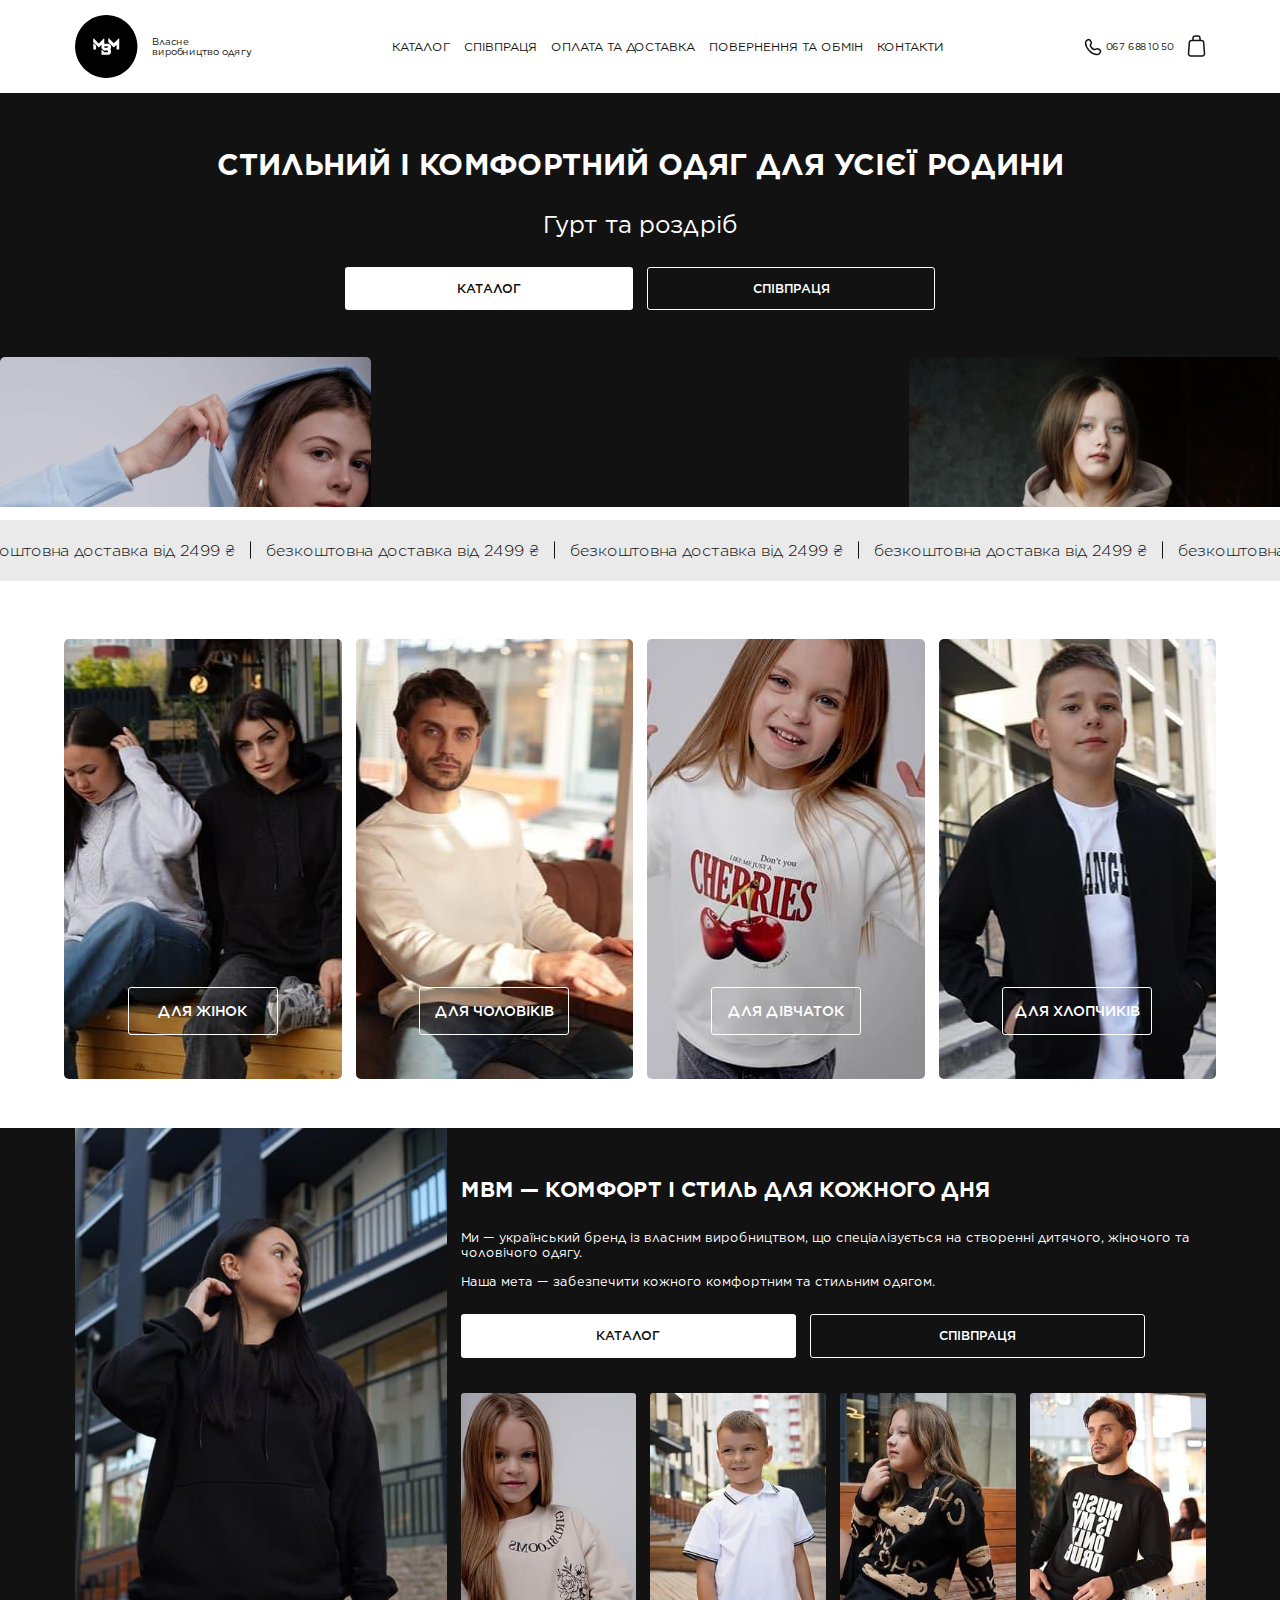
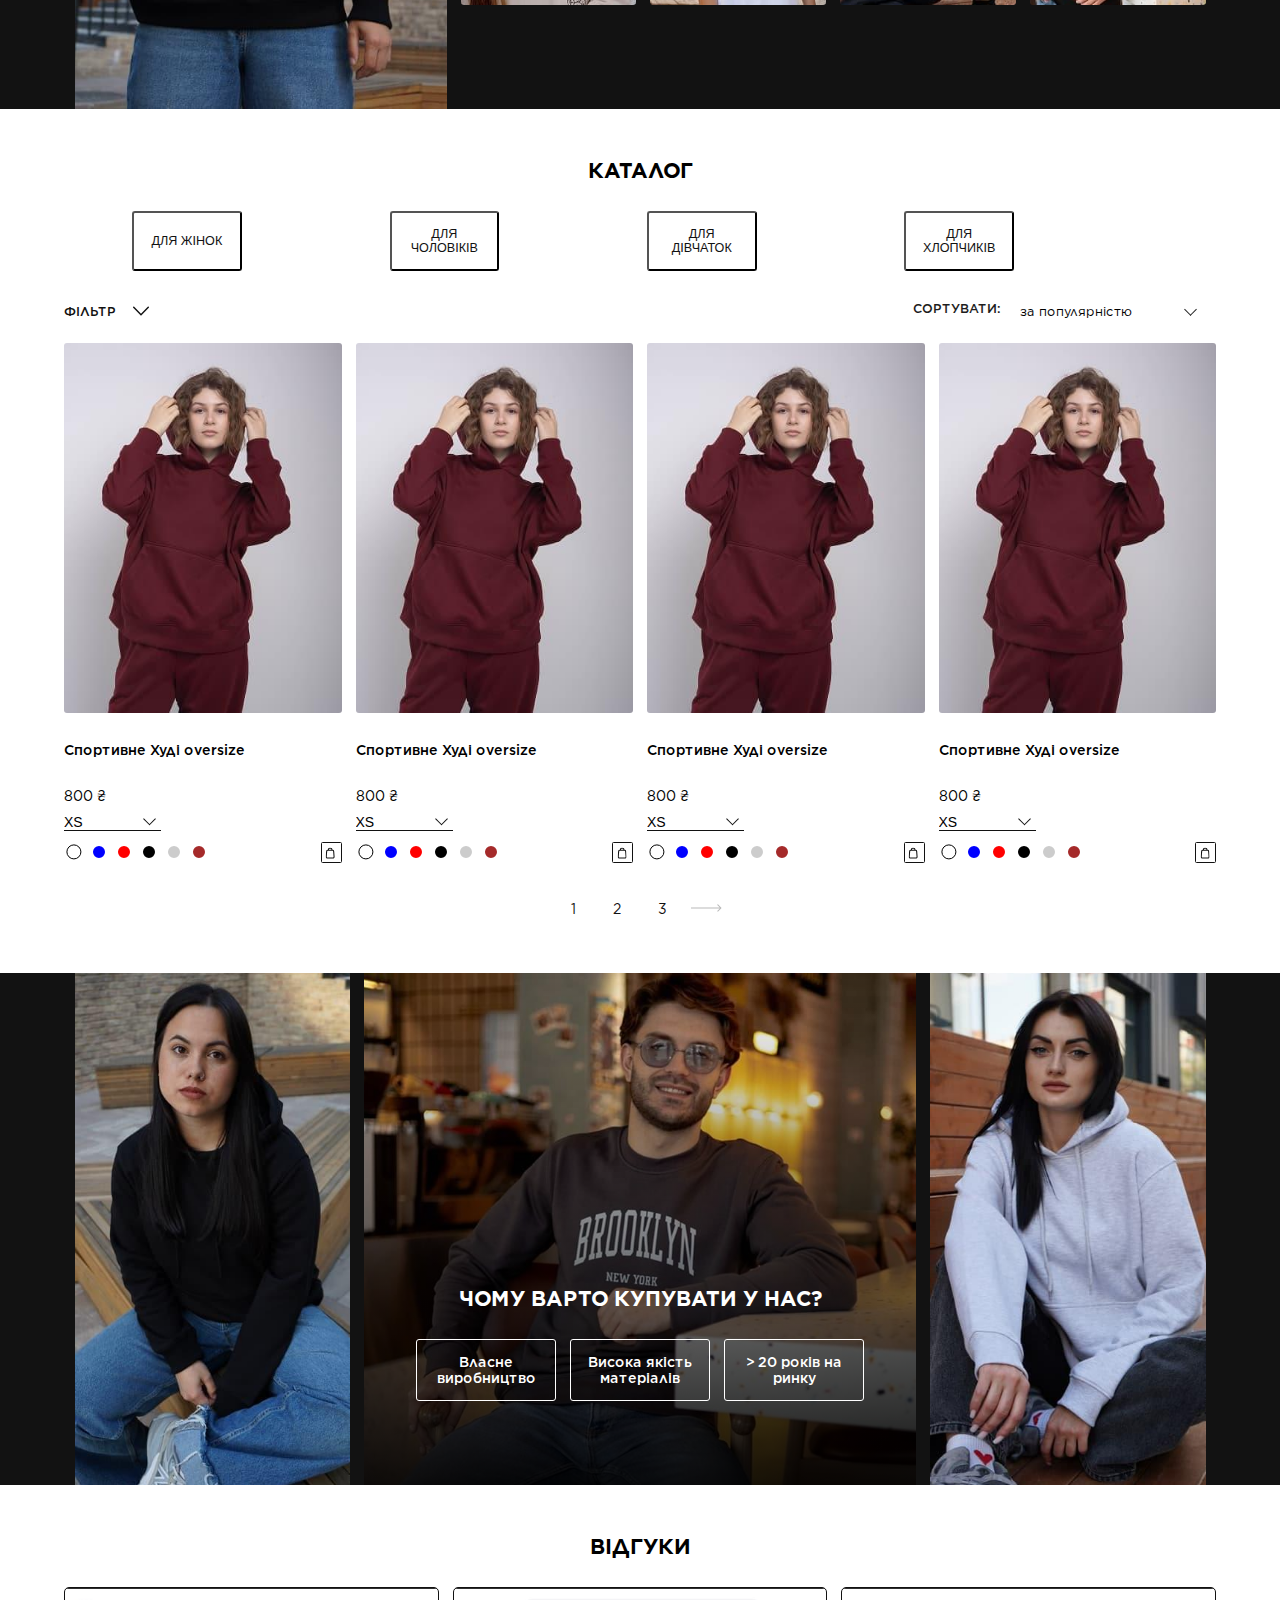
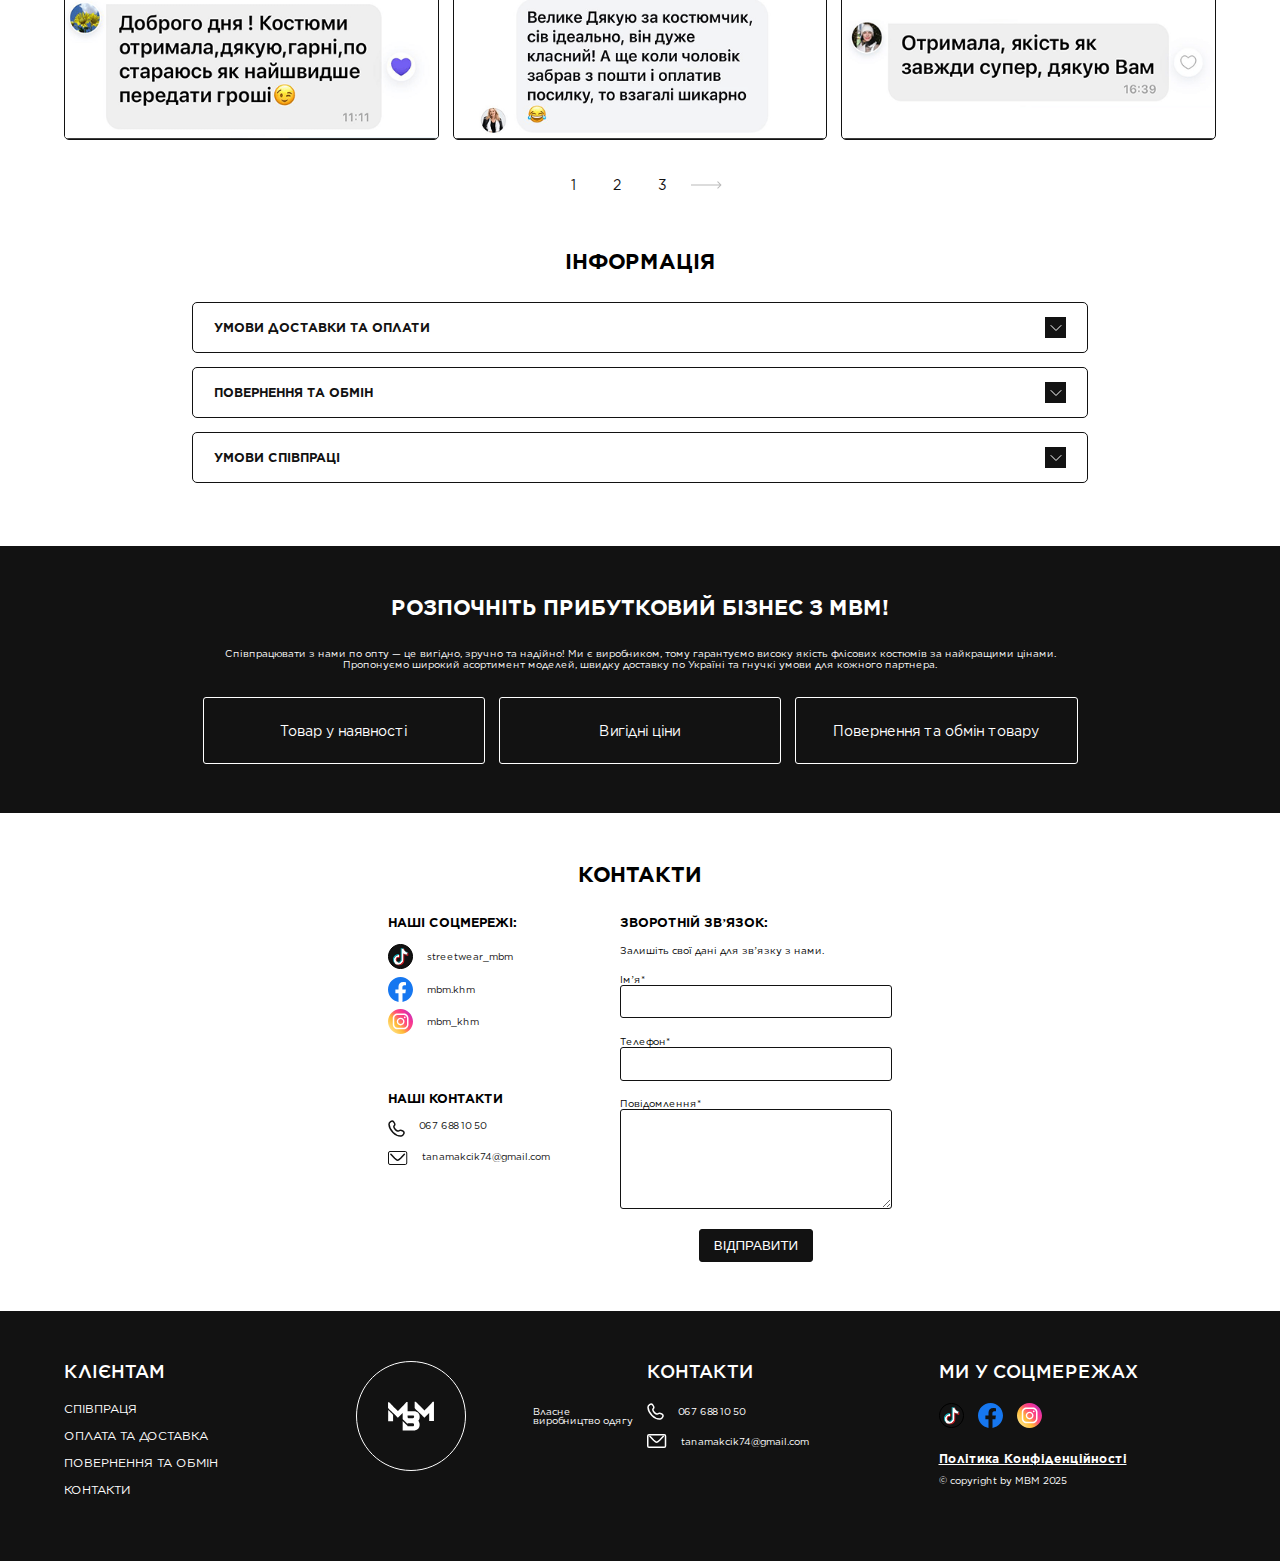
==== docs/index.html @ a412f3b8 "start create full site mbm" ====
<!DOCTYPE html><html lang="en"><head><meta charset="UTF-8"><meta name="viewport" content="width=device-width, user-scalable=yes, initial-scale=1.0, maximum-scale=2.0, minimum-scale=1.0"><link rel="stylesheet" href="css/styles.css"><link rel="apple-touch-icon" sizes="57x57" href="img/apple-icon-57x57.png"><link rel="apple-touch-icon" sizes="60x60" href="img/apple-icon-60x60.png"><link rel="apple-touch-icon" sizes="72x72" href="img/apple-icon-72x72.png"><link rel="apple-touch-icon" sizes="76x76" href="img/apple-icon-76x76.png"><link rel="apple-touch-icon" sizes="114x114" href="img/apple-icon-114x114.png"><link rel="apple-touch-icon" sizes="120x120" href="img/apple-icon-120x120.png"><link rel="apple-touch-icon" sizes="144x144" href="img/apple-icon-144x144.png"><link rel="apple-touch-icon" sizes="152x152" href="img/apple-icon-152x152.png"><link rel="apple-touch-icon" sizes="180x180" href="img/apple-icon-180x180.png"><link rel="icon" type="image/png" sizes="192x192" href="img/android-icon-192x192.png"><link rel="icon" type="image/png" sizes="32x32" href="img/favicon-32x32.png"><link rel="icon" type="image/png" sizes="96x96" href="img/favicon-96x96.png"><link rel="icon" type="image/png" sizes="16x16" href="img/favicon-16x16.png"><meta name="msapplication-TileColor" content="#ffffff"><meta name="msapplication-TileImage" content="/ms-icon-144x144.png"><meta name="theme-color" content="#ffffff"><title>МВМ — Стильний і комфортний одяг для усієї родини</title></head><body> <div class="dark-bgc"></div><div class="dark-bgc-succes"></div><div class="successPopup" id="successPopup"><div class="cancel_popup"><a href="#"><svg xmlns="http://www.w3.org/2000/svg" width="22" height="22" viewBox="0 0 22 22" fill="none">
<path d="M1 21L20.5816 1M21 21L1.41844 1" stroke="#121212" stroke-width="2" stroke-linecap="round"/>
</svg> </a></div><div> <a href="index.html"><img src="img/logo.svg" alt=""></a></div><h2>дякуємо за замовлення!</h2><p>Ваше замовлення прийняте, і ми працюємо над його обробкою.</p><div class="cta_conatiner black_cta_popup"><a class="cta catalog_cta" href="">на головну</a></div></div><div class="spivpracia_popup"> <a class="cancel_spivpracia" href="#"><svg xmlns="http://www.w3.org/2000/svg" width="16" height="16" viewBox="0 0 16 16" fill="none">
<path d="M1 15L14.7071 1M15 15L1.29291 1" stroke="#121212" stroke-width="1.5" stroke-linecap="round"/>
</svg></a><h2>Введіть свої дані і ми з Вами зв'яжемося! </h2><form action="sendcontact.php" method="post"> <div class="name"><label for="name"> </label><input id="name" type="text" name="userName" minlength="3" maxlength="30" placeholder="введіть ваше імʼя*" required="" oninput="this.value = this.value.replace(/[^a-zA-Zа-яА-ЯїЇєЄіІґҐs]/g, '')"></div><div class="phone"><label for="phone"> </label><input class="phoneInput inputMask" type="tel" name="userPhone" placeholder="введіть ваш телефон*" required="" maxlength="13"><span class="error-tel"></span></div><input type="hidden" id="orderWebsiteURL2" name="orderWebsiteURL"><div class="wrapper tac_form_btn"><button class="submit-btn" type="submit">Відправити</button></div></form></div><header> <div class="wrapper flex-between items-center header"><div class="logo"> <a class="flex-between items-center" href="index.html"><picture> <img src="img/logo.svg" alt=""></picture><span>Власне<span>виробництво одягу</span></span></a></div><nav class="nav"> <ul class="menu items-center"><li class="cancel_li"><a class="cancel" href="#"><svg xmlns="http://www.w3.org/2000/svg" width="16" height="16" viewBox="0 0 16 16" fill="none">
<path d="M1 15L14.7071 1M15 15L1.29291 1" stroke="#121212" stroke-width="1.5" stroke-linecap="round"/>
</svg></a></li><li> <a href="#catalog">каталог</a></li><li> <a href="#spivpracia_container" data-target="spivpracia">співпраця</a></li><li> <a href="#delivery_container" data-target="delivery">оплата та доставка</a></li><li> <a href="#obmin_container" data-target="obmin">повернення та обмін</a></li><li> <a href="#contacts">контакти</a></li><li class="mobile_contacts"> <a class="items-center" href="tel:+3800676881050"><svg xmlns="http://www.w3.org/2000/svg" width="18" height="18" viewBox="0 0 18 18" fill="none">
<path d="M12 11.1012C10.0042 13.2018 4.91318 8.15653 6.91662 6.04795C8.13985 4.76052 6.75803 3.28923 5.99317 2.20778C4.5577 0.178146 1.40643 2.98034 1.50213 4.76287C1.80394 10.384 7.88462 17.0455 13.7729 16.4645C15.615 16.2827 17.7315 12.956 15.6186 11.7402C14.5621 11.1322 13.1118 9.93099 12 11.1012Z" stroke="" stroke-width="1.5" stroke-linecap="round" stroke-linejoin="round"/>
</svg>067 688 10 50</a></li></ul></nav><div class="header_contacts flex-between items-center"><div class="burger"> <span class="bord b1"></span><span class="bord b2"></span><span class="bord b3"></span></div><a class="flex-between items-center desctop_contacts" href="tel:+3800676881050"><svg xmlns="http://www.w3.org/2000/svg" width="18" height="18" viewBox="0 0 18 18" fill="none">
<path d="M12 11.1012C10.0042 13.2018 4.91318 8.15653 6.91662 6.04795C8.13985 4.76052 6.75803 3.28923 5.99317 2.20778C4.5577 0.178146 1.40643 2.98034 1.50213 4.76287C1.80394 10.384 7.88462 17.0455 13.7729 16.4645C15.615 16.2827 17.7315 12.956 15.6186 11.7402C14.5621 11.1322 13.1118 9.93099 12 11.1012Z" stroke="" stroke-width="1.5" stroke-linecap="round" stroke-linejoin="round"/>
</svg>067 688 10 50</a><a class="cart" href="#"> <svg xmlns="http://www.w3.org/2000/svg" width="19" height="22" viewBox="0 0 19 22" fill="none">
<path d="M5.99745 5.44444H4.66909C3.44405 5.44444 2.42728 6.34544 2.33999 7.50834L1.50605 18.6195C1.40951 19.9058 2.48004 21 3.83515 21H15.1648C16.52 21 17.5905 19.9058 17.4939 18.6195L16.66 7.50834C16.5727 6.34544 15.556 5.44444 14.3309 5.44444H13.0025M5.99745 5.44444V3.22222C5.99745 1.99492 7.04288 1 8.33248 1H10.6675C11.9571 1 13.0025 1.99492 13.0025 3.22222V5.44444M5.99745 5.44444H13.0025" stroke="" stroke-width="1.5" stroke-linecap="round" stroke-linejoin="round"/>
</svg> </a></div></div></header><main> <section class="black_bg main_section"><div class="flex main_container"><h1>Стильний і комфортний одяг для усієї родини</h1><p>Гурт та роздріб</p><div class="flex cta_main"><a class="cta catalog_cta" href="#catalog">каталог</a><a class="cta black_cta spivpracia_btn" href="#">співпраця</a></div></div><div class="grid grid_main_container"> <div class="slider-images-1"><img src="img/main-bg1.jpg" alt=""><img src="img/main-bg1-2.jpg" alt=""><img src="img/main-bg1-3.jpg" alt=""><img src="img/main-bg1-4.jpg" alt=""><img src="img/main-bg1-5.jpg" alt=""></div><video autoplay loop muted playsinline><source src="video/video_mbm.mp4" type="video/mp4"></video><video autoplay loop muted playsinline><source src="video/video_mbm2.mp4" type="video/mp4"></video><div class="slider-images-2"><img src="img/main-bg2-1.jpg" alt=""><img src="img/main-bg2-2.jpg" alt=""><img src="img/main-bg2-3.jpg" alt=""><img src="img/main-bg2.jpg" alt=""></div></div></section><div class="move-text"> <div class="content-slider pos-r flex"><h3 class="pos-r">безкоштовна доставка від 2499 ₴</h3><h3 class="pos-r">безкоштовна доставка від 2499 ₴</h3><h3 class="pos-r">безкоштовна доставка від 2499 ₴</h3><h3 class="pos-r">безкоштовна доставка від 2499 ₴</h3><h3 class="pos-r">безкоштовна доставка від 2499 ₴</h3><h3 class="pos-r">безкоштовна доставка від 2499 ₴</h3><h3 class="pos-r">безкоштовна доставка від 2499 ₴</h3><h3 class="pos-r">безкоштовна доставка від 2499 ₴</h3></div></div><section class="wrapper container"><div class="grid col-4"><div class="category_block woman"><a class="cta black_cta" href="#">для жінок</a></div><div class="category_block man"><a class="cta black_cta" href="#">для чоловіків</a></div><div class="category_block girl"><a class="cta black_cta" href="#">для дівчаток</a></div><div class="category_block boy"><a class="cta black_cta" href="#">для хлопчиків</a></div></div></section><section class="black_bg"><div class="wrapper grid col-2"><div class="about-img"> <picture> <img src="img/sec-3-bg.jpg" alt="" loading="lazy"></picture></div><div class="about_container container"><h2>МВМ — комфорт і стиль для кожного дня</h2><p>Ми — український бренд із власним виробництвом, що спеціалізується на створенні дитячого, жіночого та чоловічого одягу. </p><p>Наша мета — забезпечити кожного комфортним та стильним одягом.</p><div class="flex"><a class="cta catalog_cta" href="#catalog">каталог</a><a class="cta black_cta spivpracia_btn" href="#">співпраця</a></div><div class="grid col-4 about-pic"><picture> <img src="img/sec-3-1.jpg" alt="" loading="lazy"></picture><picture> <img src="img/sec-3-2.jpg" alt="" loading="lazy"></picture><picture> <img src="img/sec-3-3.jpg" alt="" loading="lazy"></picture><picture> <img src="img/sec-3-4.jpg" alt="" loading="lazy"></picture></div></div></div></section><section class="catalog wrapper container" id="catalog"><h2>каталог</h2><div class="grid wrapper category_btn"><button class="cta catalog_cta items-center" href="#">для жінок</button><button class="cta catalog_cta items-center" href="#">для чоловіків</button><button class="cta catalog_cta items-center" href="#">для дівчаток</button><button class="cta catalog_cta items-center" href="#">для хлопчиків</button></div><div class="filter flex-between"><div class="filter_container"> <div class="info-item"><a class="readmore flex items-center" href="#"><span>фільтр</span><span class="svg_btn"> <svg xmlns="http://www.w3.org/2000/svg" width="25rem" height="15rem" viewBox="0 0 12 7" fill="none">
<path d="M1 1L6 6L11 1" stroke="#121212" stroke-linecap="round"/>
</svg></span></a><div class="description-more"><form action="#"><div class="flex-between"> <div class="category_filter"> <p>Категорія</p><label class="flex items-center"><input type="checkbox" name="category" value="">Костюми</label><label class="flex items-center"> <input type="checkbox" name="category" value="">Штани</label><label class="flex items-center"> <input type="checkbox" name="category" value="">Худі</label><label class="flex items-center"> <input type="checkbox" name="category" value="">Світшоти</label><label class="flex items-center"> <input type="checkbox" name="category" value="">Футболки</label></div><div class="color_filter"> <p>Колір</p><label class="flex items-center"><input type="checkbox" name="color" value="">Чорний</label><label class="flex items-center"> <input type="checkbox" name="color" value="">Бежевий</label><label class="flex items-center"> <input type="checkbox" name="color" value="">Марсала</label><label class="flex items-center"> <input type="checkbox" name="color" value="">Білий</label><label class="flex items-center"> <input type="checkbox" name="color" value="">Блакитний</label></div><div class="size_filter"><p>Розмір</p><label class="flex items-center"><input type="checkbox" name="size" value="">XS</label><label class="flex items-center"> <input type="checkbox" name="size" value="">S</label><label class="flex items-center"> <input type="checkbox" name="size" value="">M</label><label class="flex items-center"> <input type="checkbox" name="size" value="">L</label><label class="flex items-center"> <input type="checkbox" name="size" value="">XL</label><label class="flex items-center"> <input type="checkbox" name="size" value="">XXL</label></div></div></form></div></div></div><div class="sort-select flex"><p>сортувати:</p><label class="arrow-select"><div class="select"><input class="select__input" type="hidden"><div class="select__in">за популярністю</div><div class="select__list"><div class="select__item" data-value="2">ціна за спаданням</div><div class="select__item" data-value="3">ціна за зростанням</div><div class="select__item" data-value="5">за популярністю</div></div></div></label></div></div><div class="grid col-4 catalog_container"><figure class="card"> <figcaption><a class="mask-card" href="product.html"></a><picture> <img src="img/card2.jpg" alt="" loading="lazy"></picture><h2>Спортивне Худі oversize </h2><p class="price">800 ₴</p><form action="#"> <div class="size"> <label><select name="size"> <option value="">XS</option><option value="">S</option><option value="">M</option><option value="">L</option></select></label></div><div class="flex-between items-center"><div class="color flex items-center"><label><input type="radio" name="color" value="#fff"><span></span></label><label><input type="radio" name="color" value="blue"><span></span></label><label><input type="radio" name="color" value="red"><span></span></label><label><input type="radio" name="color" value="#000"><span></span></label><label><input type="radio" name="color" value="#ccc"><span></span></label><label><input type="radio" name="color" value="brown"><span></span></label></div><button class="flex"> <span>в кошик</span><svg xmlns="http://www.w3.org/2000/svg" width="13rem" height="16rem" viewBox="0 0 13 16" fill="none">
<path d="M4.14821 4.11111H3.21837C2.36083 4.11111 1.64909 4.74181 1.588 5.55584L1.00424 13.3336C0.936654 14.2341 1.68602 15 2.63461 15H10.5654C11.514 15 12.2633 14.2341 12.1958 13.3336L11.612 5.55584C11.5509 4.74181 10.8392 4.11111 9.98163 4.11111H9.05178M4.14821 4.11111V2.55556C4.14821 1.69645 4.88002 1 5.78274 1H7.41726C8.31998 1 9.05178 1.69645 9.05178 2.55556V4.11111M4.14821 4.11111H9.05178" stroke="" stroke-width="1.5" stroke-linecap="round" stroke-linejoin="round"/>
</svg></button></div></form></figcaption></figure><figure class="card"> <figcaption><a class="mask-card" href="product.html"></a><picture> <img src="img/card2.jpg" alt="" loading="lazy"></picture><h2>Спортивне Худі oversize </h2><p class="price">800 ₴</p><form action="#"> <div class="size"> <label><select name="size"> <option value="">XS</option><option value="">S</option><option value="">M</option><option value="">L</option></select></label></div><div class="flex-between items-center"><div class="color flex items-center"><label><input type="radio" name="color" value="#fff"><span></span></label><label><input type="radio" name="color" value="blue"><span></span></label><label><input type="radio" name="color" value="red"><span></span></label><label><input type="radio" name="color" value="#000"><span></span></label><label><input type="radio" name="color" value="#ccc"><span></span></label><label><input type="radio" name="color" value="brown"><span></span></label></div><button class="flex"> <span>в кошик</span><svg xmlns="http://www.w3.org/2000/svg" width="13rem" height="16rem" viewBox="0 0 13 16" fill="none">
<path d="M4.14821 4.11111H3.21837C2.36083 4.11111 1.64909 4.74181 1.588 5.55584L1.00424 13.3336C0.936654 14.2341 1.68602 15 2.63461 15H10.5654C11.514 15 12.2633 14.2341 12.1958 13.3336L11.612 5.55584C11.5509 4.74181 10.8392 4.11111 9.98163 4.11111H9.05178M4.14821 4.11111V2.55556C4.14821 1.69645 4.88002 1 5.78274 1H7.41726C8.31998 1 9.05178 1.69645 9.05178 2.55556V4.11111M4.14821 4.11111H9.05178" stroke="" stroke-width="1.5" stroke-linecap="round" stroke-linejoin="round"/>
</svg></button></div></form></figcaption></figure><figure class="card"> <figcaption><a class="mask-card" href="product.html"></a><picture> <img src="img/card2.jpg" alt="" loading="lazy"></picture><h2>Спортивне Худі oversize </h2><p class="price">800 ₴</p><form action="#"> <div class="size"> <label><select name="size"> <option value="">XS</option><option value="">S</option><option value="">M</option><option value="">L</option></select></label></div><div class="flex-between items-center"><div class="color flex items-center"><label><input type="radio" name="color" value="#fff"><span></span></label><label><input type="radio" name="color" value="blue"><span></span></label><label><input type="radio" name="color" value="red"><span></span></label><label><input type="radio" name="color" value="#000"><span></span></label><label><input type="radio" name="color" value="#ccc"><span></span></label><label><input type="radio" name="color" value="brown"><span></span></label></div><button class="flex"> <span>в кошик</span><svg xmlns="http://www.w3.org/2000/svg" width="13rem" height="16rem" viewBox="0 0 13 16" fill="none">
<path d="M4.14821 4.11111H3.21837C2.36083 4.11111 1.64909 4.74181 1.588 5.55584L1.00424 13.3336C0.936654 14.2341 1.68602 15 2.63461 15H10.5654C11.514 15 12.2633 14.2341 12.1958 13.3336L11.612 5.55584C11.5509 4.74181 10.8392 4.11111 9.98163 4.11111H9.05178M4.14821 4.11111V2.55556C4.14821 1.69645 4.88002 1 5.78274 1H7.41726C8.31998 1 9.05178 1.69645 9.05178 2.55556V4.11111M4.14821 4.11111H9.05178" stroke="" stroke-width="1.5" stroke-linecap="round" stroke-linejoin="round"/>
</svg></button></div></form></figcaption></figure><figure class="card"> <figcaption><a class="mask-card" href="product.html"></a><picture> <img src="img/card2.jpg" alt="" loading="lazy"></picture><h2>Спортивне Худі oversize </h2><p class="price">800 ₴</p><form action="#"> <div class="size"> <label><select name="size"> <option value="">XS</option><option value="">S</option><option value="">M</option><option value="">L</option></select></label></div><div class="flex-between items-center"><div class="color flex items-center"><label><input type="radio" name="color" value="#fff"><span></span></label><label><input type="radio" name="color" value="blue"><span></span></label><label><input type="radio" name="color" value="red"><span></span></label><label><input type="radio" name="color" value="#000"><span></span></label><label><input type="radio" name="color" value="#ccc"><span></span></label><label><input type="radio" name="color" value="brown"><span></span></label></div><button class="flex"> <span>в кошик</span><svg xmlns="http://www.w3.org/2000/svg" width="13rem" height="16rem" viewBox="0 0 13 16" fill="none">
<path d="M4.14821 4.11111H3.21837C2.36083 4.11111 1.64909 4.74181 1.588 5.55584L1.00424 13.3336C0.936654 14.2341 1.68602 15 2.63461 15H10.5654C11.514 15 12.2633 14.2341 12.1958 13.3336L11.612 5.55584C11.5509 4.74181 10.8392 4.11111 9.98163 4.11111H9.05178M4.14821 4.11111V2.55556C4.14821 1.69645 4.88002 1 5.78274 1H7.41726C8.31998 1 9.05178 1.69645 9.05178 2.55556V4.11111M4.14821 4.11111H9.05178" stroke="" stroke-width="1.5" stroke-linecap="round" stroke-linejoin="round"/>
</svg></button></div></form></figcaption></figure></div><div class="pagination flex items-center"><a class="pag-cta flex items-center" href="#">1</a><a class="pag-cta flex items-center" href="#">2</a><a class="pag-cta flex items-center" href="#">3</a><a class="arrow" href="#"> <svg xmlns="http://www.w3.org/2000/svg" width="31" height="8" viewBox="0 0 31 8" fill="none">
<path d="M30.3536 4.35355C30.5488 4.15829 30.5488 3.84171 30.3536 3.64644L27.1716 0.464464C26.9763 0.269202 26.6597 0.269202 26.4645 0.464464C26.2692 0.659726 26.2692 0.976308 26.4645 1.17157L29.2929 4L26.4645 6.82842C26.2692 7.02369 26.2692 7.34027 26.4645 7.53553C26.6597 7.73079 26.9763 7.73079 27.1716 7.53553L30.3536 4.35355ZM4.37114e-08 4.5L30 4.5L30 3.5L-4.37114e-08 3.5L4.37114e-08 4.5Z" fill="#B9B9B9"/>
</svg></a></div></section><section class="advantages_container black_bg"> <div class="wrapper grid col_3_adv"><div class="bg1"> </div><div class="bg2 flex items-center"><div class="dark-mask"></div><h2>Чому варто купувати у нас?</h2><div class="flex items-center"><p class="transparent_cta">Власне виробництво</p><p class="transparent_cta">Висока якість матеріалів</p><p class="transparent_cta">> 20 років на ринку</p></div></div><div class="bg3"></div></div></section><section class="wrapper reviews_container container"><h2>відгуки</h2><div class="grid col-3"><div class="review"> <picture> <img src="img/rev1.png" alt="" loading="lazy"></picture></div><div class="review"> <picture> <img src="img/rev2.png" alt="" loading="lazy"></picture></div><div class="review"> <picture> <img src="img/rev3.png" alt="" loading="lazy"></picture></div></div><div class="pagination flex items-center"><a class="pag-cta flex items-center" href="#">1</a><a class="pag-cta flex items-center" href="#">2</a><a class="pag-cta flex items-center" href="#">3</a><a class="arrow" href="#"> <svg xmlns="http://www.w3.org/2000/svg" width="31" height="8" viewBox="0 0 31 8" fill="none">
<path d="M30.3536 4.35355C30.5488 4.15829 30.5488 3.84171 30.3536 3.64644L27.1716 0.464464C26.9763 0.269202 26.6597 0.269202 26.4645 0.464464C26.2692 0.659726 26.2692 0.976308 26.4645 1.17157L29.2929 4L26.4645 6.82842C26.2692 7.02369 26.2692 7.34027 26.4645 7.53553C26.6597 7.73079 26.9763 7.73079 27.1716 7.53553L30.3536 4.35355ZM4.37114e-08 4.5L30 4.5L30 3.5L-4.37114e-08 3.5L4.37114e-08 4.5Z" fill="#B9B9B9"/>
</svg></a></div></section><section class="info_container wrapper container"><h2>інформація</h2><div class="description-info"> <div class="info-item" id="delivery_container"><a class="readmore flex-between items-center" href="#"><span>умови доставки та оплати </span><span class="svg_btn"> <svg xmlns="http://www.w3.org/2000/svg" width="12" height="7" viewBox="0 0 12 7" fill="none">
<path d="M1 1L6 6L11 1" stroke="white" stroke-linecap="round"/>
</svg></span></a><div class="description-more" id="delivery"><div><p class="head_info">Інтернет-магазин «MBM» здійснює доставку товарів по всій території України.</p><ul class="mark"><li>Термін доставки 1-3 днів з моменту підтвердження замовлення;</li><li>Працюємо з «Новою поштою» та «Укрпоштою».</li></ul></div><div class="post-icon"><picture> <img src="img/np.png" alt=""></picture></div><div><p class="head_info">Безкоштовно при вартості замовлення від 2499 ₴. Умови безкоштовної доставки по Україні:</p><ul class="mark"><li>100% передоплата;</li><li>Замовлення на суму від 2499 ₴;</li><li>Доставка здійснюється з відділення пошти у відділення пошти;</li><li>Доставка в одному напрямку.</li></ul><p>У разі обміну товару належної якості, доставка-повернення здійснюється за рахунок покупця.</p></div><div class="post-icon"><div> <picture> <img src="img/up.png" alt=""></picture></div></div><div><p class="head_info">Безкоштовно при вартості замовлення від 2499 ₴. Умови безкоштовної доставки по Україні:</p><ul class="mark"><li>100% передоплата;</li><li>Замовлення на суму від 2499 ₴;</li><li>Доставка здійснюється з відділення пошти у відділення пошти;</li><li>Доставка в одному напрямку.</li></ul><p>У разі обміну товару належної якості, доставка-повернення здійснюється за рахунок покупця.</p></div><div><p class="head_info">Міжнародна доставка.</p><ul class="mark"><li>Ми доставляємо замовлення по всьому світу.</li><li>Відправку здійснюємо Новою Поштою.</li><li>Термін доставки – 14-21 день, проте, у зв’язку з військовим станом в Україні, час доставки може відрізнятися.</li></ul></div><p class="head_info">Вартість доставки визначається за тарифами компанії-відправника.</p></div></div><div class="info-item" id="obmin_container"><a class="readmore flex-between items-center" href="#"> <span>Повернення та обмін</span><span class="svg_btn"> <svg xmlns="http://www.w3.org/2000/svg" width="12" height="7" viewBox="0 0 12 7" fill="none">
<path d="M1 1L6 6L11 1" stroke="white" stroke-linecap="round"/>
</svg></span></a><div class="description-more" id="obmin"><div><p class="head_info">Повернення здійснюється через служби доставки «Нова Пошта» протягом 2 днів після покупки.</p><p>Після отримання товару наші менеджери оглядають його на предмет носіння або інших пошкоджень і повертають зворотні кошти на картку.</p></div><div><p class="head_info">Товар повинен мати продажний вигляд: </p><ul class="mark"><li>Максимально охайний.</li><li>Не мати слідів носіння та інших ушкоджень.</li><li>Обов’язкова наявність усіх бірок.</li></ul></div><div><p class="head_info">Обмін можна здійснити протягом 2 днів. </p></div></div></div><div class="info-item" id="spivpracia_container"><a class="readmore flex-between items-center" href="#"> <span>Умови співпраці</span><span class="svg_btn"> <svg xmlns="http://www.w3.org/2000/svg" width="12" height="7" viewBox="0 0 12 7" fill="none">
<path d="M1 1L6 6L11 1" stroke="white" stroke-linecap="round"/>
</svg></span></a><div class="description-more" id="spivpracia"><div><p class="head_info">Почати співпрацювати з нами - легко! </p><p>Ми пропонуємо якісний готовий одяг для вашого бізнесу за вигідними умовами. Незалежно від масштабу вашої діяльності — роздріб, опт чи онлайн-продажі — ми готові стати вашим надійним партнером.</p></div><div><p class="head_info">Етапи співпраці:</p><ul class="mark"><li>Ознайомтесь із нашим каталогом готового одягу на сайті.</li><li>Зв’яжіться з нашим менеджером для уточнення деталей замовлення.</li><li>Оформіть заявку та отримайте своє замовлення у зручний для вас термін.</li></ul></div><div><p class="head_info">Умови співпраці:</p><ul class="mark"><li>Мінімальне замовлення - 1 ростовка.</li><li>Повна передоплата або часткова оплата за домовленістю.</li><li>Доставка по Україні або закордон.</li></ul></div><p class="head_info">Заповніть форму на сайті або зв'яжіться з нами за контактами, вказаними нижче. Наші менеджери проконсультують вас та допоможуть зробити перший крок до реалізації вашої ідеї.</p></div></div></div></section><section class="container black_bg"><div class="wrapper start_buisnes"><h2>розпочніть прибутковий бізнес з MBM!</h2><p>Співпрацювати з нами по опту — це вигідно, зручно та надійно! Ми є виробником, тому гарантуємо високу якість флісових костюмів за найкращими цінами. Пропонуємо широкий асортимент моделей, швидку доставку по Україні та гнучкі умови для кожного партнера.</p><div class="grid items-center col-3"><p class="transparent_cta">Товар у наявності</p><p class="transparent_cta">Вигідні ціни</p><p class="transparent_cta">Повернення та обмін товару</p></div></div></section><section class="wrapper container"> <h2>контакти</h2><div class="wrapper-contact" id="contacts"><div class="contact-page flex-between"><div class="social-contact page-contact"><h2>наші соцмережі:</h2><p class="flex item-center tktk"><a class="flex items-center" href="https://www.tiktok.com/@streetwear_mbm" target="blank"> <svg xmlns="http://www.w3.org/2000/svg" width="25" height="25" viewBox="0 0 25 25" fill="none">
<g clip-path="url(#clip0_148_5295)">
<path d="M24.5 12.5C24.5 19.1274 19.1274 24.5 12.5 24.5C5.87258 24.5 0.5 19.1274 0.5 12.5C0.5 5.87258 5.87258 0.5 12.5 0.5C19.1274 0.5 24.5 5.87258 24.5 12.5Z" fill="#121212" stroke="black"/>
<path d="M9.125 17.5C9.25 17.625 9.375 17.75 9.5 17.875C9.875 18.25 10.375 18.375 10.875 18.375C12.125 18.5 13.25 17.5 13.375 16.25V16.125C13.375 12.375 13.375 8.625 13.375 4.875C13.375 4.625 13.375 4.625 13.625 4.625C14.25 4.625 14.75 4.625 15.375 4.625H15.5V4.75C15.75 5.75 16.25 6.5 17.125 7.125L17.25 7.25C17.25 7.25 17.375 7.25 17.375 7.375C17.5 7.5 17.625 7.625 17.75 7.625C18.25 8 18.75 8.25 19.25 8.375H19.375V8.5C19.375 9.125 19.375 9.875 19.375 10.5C19.375 10.625 19.375 10.625 19.25 10.625C18.75 10.625 18.25 10.5 17.875 10.5C17.125 10.375 16.375 10 15.625 9.5C15.625 9.5 15.5 9.375 15.5 9.5V9.625C15.5 11.5 15.5 13.375 15.5 15.25C15.5 16.5 15.125 17.75 14.25 18.75C13.375 19.75 12.25 20.375 10.875 20.625C9.875 20.75 8.75 20.625 7.875 20.125C7.75 20 7.625 20 7.375 19.875L7.25 19.75C6.875 19.5 6.75 19.125 6.5 18.75C6.125 18.25 6 17.625 5.875 17C5.875 16.625 5.75 16.25 5.75 15.875C5.875 14.625 6.25 13.625 7 12.75C7.625 12 8.5 11.5 9.375 11.125C9.75 11 10.125 10.875 10.625 10.875C10.75 10.875 10.75 10.875 10.875 10.875H11V11C11 11.625 11 12.375 11 13C11 13 11 13 11 13.125C11 13.25 11 13.25 10.875 13.25C10.75 13.25 10.5 13.125 10.375 13.125C10.125 13.125 9.75 13.125 9.5 13.25C8.625 13.625 8 14.25 7.875 15.25C7.75 16.25 8.125 17 8.875 17.5C9 17.375 9.125 17.5 9.125 17.5Z" fill="white"/>
<path d="M7.375 19.875C8 20.25 8.75 20.5 9.375 20.625C9.75 20.625 10.125 20.75 10.375 20.625C11.5 20.625 12.625 20.125 13.5 19.375C14.375 18.625 15 17.75 15.25 16.625C15.375 16.25 15.375 15.875 15.375 15.625C15.375 15.375 15.375 15.25 15.375 15C15.375 13.25 15.375 11.5 15.375 9.75V9.625H15.5C16.125 10 16.75 10.375 17.5 10.625C17.875 10.75 18.375 10.75 18.75 10.875C18.875 10.875 19.125 10.875 19.25 10.875C19.375 10.875 19.375 10.875 19.375 10.75C19.375 10.625 19.375 10.625 19.375 10.5C19.375 9.875 19.375 9.25 19.375 8.75V8.625C19.5 8.625 19.75 8.625 19.875 8.75C20 8.75 20.125 8.75 20.125 8.75C20.125 8.75 20.25 8.75 20.25 8.875C20.25 9.75 20.25 10.625 20.25 11.5C20.25 11.625 20.25 11.625 20.125 11.625C19.875 11.625 19.625 11.625 19.375 11.625C18.875 11.5 18.25 11.375 17.75 11.25C17.25 11 16.75 10.75 16.375 10.5C16.375 10.5 16.375 10.5 16.25 10.375V10.5C16.25 12.375 16.25 14.25 16.25 16.125C16.25 17.125 16 18.125 15.5 18.875C14.875 19.875 14 20.625 12.75 21C12 21.25 11.375 21.375 10.625 21.25C9.5 21.25 8.375 20.75 7.375 19.875Z" fill="#E31F25"/>
<path d="M15.625 4.75C15.5 4.75 15.5 4.75 15.625 4.75C14.875 4.75 14.25 4.75 13.625 4.75C13.5 4.75 13.5 4.75 13.5 4.875C13.5 8.625 13.5 12.375 13.5 16C13.5 16.25 13.5 16.5 13.375 16.75C13.125 17.625 12.5 18.25 11.625 18.375C10.625 18.625 9.875 18.25 9.25 17.5C9.375 17.625 9.625 17.625 9.875 17.625C10.5 17.75 11.125 17.625 11.625 17.375C12.25 17 12.625 16.375 12.75 15.75C12.75 15.625 12.75 15.5 12.75 15.375C12.75 11.625 12.75 7.875 12.75 4.25C12.75 4.125 12.75 4.125 12.875 4.125C13.75 4.125 14.625 4.125 15.5 4.125C15.625 4.125 15.625 4.125 15.625 4.25C15.5 4.25 15.5 4.5 15.625 4.75Z" fill="#0CBAC6"/>
<path d="M11 10.875C10.5 10.875 10 10.875 9.5 11.125C8.75 11.375 8.125 11.75 7.5 12.25C6.75 12.875 6.25 13.75 6 14.75C5.875 15.125 5.875 15.5 5.875 15.75C5.875 16 5.875 16.125 5.875 16.375C5.875 17 6 17.5 6.25 18.125C6.5 18.75 6.875 19.25 7.25 19.75C7.125 19.75 7.125 19.625 7 19.5C6.125 18.875 5.5 18 5.25 16.875C5.125 16.625 5 16.25 5 15.875C5 15.625 5 15.375 5 15C5 14.375 5.25 13.75 5.5 13.25C5.75 12.625 6.125 12.125 6.625 11.625C7.125 11.125 7.75 10.625 8.5 10.375C9 10.25 9.375 10.125 9.875 10.125C10.25 10.125 10.625 10.125 10.875 10.125C10.875 10.125 11 10.125 11 10.25C11 10.375 11 10.625 11 10.875Z" fill="#0CBAC6"/>
<path d="M9.12502 17.5C8.87502 17.375 8.75002 17.25 8.62502 17.125C8.25002 16.75 8.00002 16.25 7.87502 15.625C7.75002 14.375 8.50002 13.375 9.50002 13C10 12.875 10.375 12.875 10.875 13C10.875 13 10.875 13 11 13V12.875C11 12.25 11 11.5 11 10.875V10.75C11.25 10.75 11.5 10.75 11.75 10.75C11.75 11.625 11.75 12.5 11.75 13.5V13.625C11.625 13.625 11.5 13.625 11.375 13.5C10.625 13.375 10 13.625 9.50002 14C9.00002 14.375 8.75002 14.875 8.62502 15.5C8.62502 16.375 8.75002 16.875 9.12502 17.5Z" fill="#E31F25"/>
<path d="M17.375 7.375C17.125 7.25 16.875 7 16.625 6.75C16 6.125 15.75 5.5 15.5 4.75C15.75 4.75 16 4.75 16.25 4.75C16.25 5.375 16.5 6 16.75 6.625C17 6.875 17.125 7.125 17.375 7.375Z" fill="#E31F25"/>
<path d="M19.5 8.625C18.75 8.5 18.25 8.125 17.625 7.75C17.625 7.625 17.5 7.5 17.5 7.5C17.5 7.5 17.5 7.5 17.625 7.5C18 7.75 18.5 7.875 19 8C19.125 8 19.375 8 19.625 8C19.75 8 19.75 8 19.75 8.125C19.5 8.25 19.5 8.375 19.5 8.625Z" fill="#0CBAC6"/>
</g>
<defs>
<clipPath id="clip0_148_5295">
<rect width="25" height="25" fill="white"/>
</clipPath>
</defs>
</svg><span>streetwear_mbm</span></a></p><p class="flex item-center fb"><a class="flex items-center" href="https://www.facebook.com/mbm.khm" target="blank"> <svg xmlns="http://www.w3.org/2000/svg" width="25" height="25" viewBox="0 0 25 25" fill="none">
<g clip-path="url(#clip0_148_5309)">
<path d="M12.5 0C5.625 0 0 5.625 0 12.5C0 18.75 4.625 23.875 10.5 24.875V16.125H7.375V12.5H10.5V9.75C10.5 6.625 12.375 4.875 15.25 4.875C16.625 4.875 18 5.125 18 5.125V8.25H16.375C14.875 8.25 14.375 9.25 14.375 10.25V12.5H17.875L17.375 16.125H14.5V24.875C20.375 23.875 25 18.75 25 12.5C25 5.625 19.375 0 12.5 0Z" fill="#1677F0"/>
</g>
<defs>
<clipPath id="clip0_148_5309">
<rect width="25" height="25" fill="white"/>
</clipPath>
</defs>
</svg><span>mbm.khm</span></a></p><p class="flex item-center inst"><a class="flex items-center" href=""><svg xmlns="http://www.w3.org/2000/svg" width="25" height="25" viewBox="0 0 25 25" fill="none">
<g clip-path="url(#clip0_148_5313)">
<path d="M12.5 23.375C18.5751 23.375 23.5 18.4501 23.5 12.375C23.5 6.29987 18.5751 1.375 12.5 1.375C6.42487 1.375 1.5 6.29987 1.5 12.375C1.5 18.4501 6.42487 23.375 12.5 23.375Z" fill="white"/>
<path d="M12.5 25C5.625 25 0 19.375 0 12.5C0 5.625 5.625 0 12.5 0C19.375 0 25 5.625 25 12.5C25 19.375 19.375 25 12.5 25ZM16.75 7.375C16.25 7.375 15.875 7.75 15.875 8.25C15.875 8.75 16.25 9.125 16.75 9.125C17.25 9.125 17.625 8.75 17.625 8.25C17.625 7.75 17.25 7.375 16.75 7.375ZM12.625 8.625C10.5 8.625 8.75 10.375 8.75 12.5C8.75 14.625 10.5 16.375 12.625 16.375C14.75 16.375 16.5 14.625 16.5 12.5C16.5 10.375 14.75 8.625 12.625 8.625ZM12.625 15C11.25 15 10.125 13.875 10.125 12.5C10.125 11.125 11.25 10 12.625 10C14 10 15.125 11.125 15.125 12.5C15.125 13.875 14 15 12.625 15ZM20.5 9.25C20.5 6.625 18.375 4.5 15.75 4.5H9.5C6.875 4.5 4.75 6.625 4.75 9.25V15.5C4.75 18.125 6.875 20.25 9.5 20.25H15.75C18.375 20.25 20.5 18.125 20.5 15.5V9.25ZM19 15.5C19 17.25 17.5 18.75 15.75 18.75H9.5C7.625 18.75 6.25 17.375 6.25 15.5V9.25C6.25 7.5 7.625 6 9.5 6H15.75C17.5 6 19 7.5 19 9.25V15.5Z" fill="url(#paint0_linear_148_5313)"/>
</g>
<defs>
<linearGradient id="paint0_linear_148_5313" x1="2.4" y1="21.1" x2="33.4122" y2="-5.3065" gradientUnits="userSpaceOnUse">
<stop offset="0.0011048" stop-color="#FFE185"/>
<stop offset="0.2094" stop-color="#FFBB36"/>
<stop offset="0.3765" stop-color="#FF5176"/>
<stop offset="0.5238" stop-color="#F63395"/>
<stop offset="0.7394" stop-color="#A436D2"/>
<stop offset="1" stop-color="#5F4EED"/>
</linearGradient>
<clipPath id="clip0_148_5313">
<rect width="25" height="25" fill="white"/>
</clipPath>
</defs>
</svg><span>mbm_khm</span></a></p></div><div class="contact page-contact"><h2>Наші контакти</h2><p class="flex item-center"><a class="flex item-center" href="tel:+3800676881050"> <svg xmlns="http://www.w3.org/2000/svg" width="17" height="17" viewBox="0 0 17 17" fill="none">
<path d="M11.5 10.6012C9.50415 12.7018 4.41318 7.65653 6.41662 5.54795C7.63985 4.26052 6.25803 2.78923 5.49317 1.70778C4.0577 -0.321854 0.906427 2.48034 1.00213 4.26287C1.30394 9.88404 7.38462 16.5455 13.2729 15.9645C15.115 15.7827 17.2315 12.456 15.1186 11.2402C14.0621 10.6322 12.6118 9.43099 11.5 10.6012Z" stroke="#121212" stroke-width="1.5" stroke-linecap="round" stroke-linejoin="round"/>
</svg><span>067 688 10 50</span></a></p><p><a class="flex item-center" href="mailto:tanamakcik74@gmail.com"><svg xmlns="http://www.w3.org/2000/svg" width="20" height="14" viewBox="0 0 20 14" fill="none">
<path d="M16.363 3.28125L12.6117 7.20905C11.1839 8.54826 10.47 9.21787 9.62562 9.21787C8.78124 9.21787 8.06733 8.54826 6.63953 7.20905L2.88818 3.28125" stroke="#121212" stroke-width="1.5" stroke-linecap="round" stroke-linejoin="round"/>
<rect x="0.5" y="0.5" width="18.25" height="13" rx="1.5" stroke="#121212"/>
</svg><span>tanamakcik74@gmail.com</span></a></p></div></div><div class="form-contactPage"> <form action="senddata.php" method="post"> <h2>зворотній звʼязок:</h2><p>Залишіть свої дані для звʼязку з нами.</p><p> <label for="name">Імʼя*</label><input id="name" type="text" name="userName" minlength="3" maxlength="30" required="" oninput="this.value = this.value.replace(/[^a-zA-Zа-яА-ЯїЇєЄіІґҐs]/g, '')"><span class="error-name"></span></p><p> <label for="userPhone">Телефон*</label><input class="phoneInput inputMask" type="tel" name="userPhone" required="" maxlength="13"><span class="error-tel"></span></p><p><label for="textarea">Повідомлення*</label><textarea id="textarea" name="textarea"></textarea><input type="hidden" id="orderWebsiteURL1" name="orderWebsiteURL"></p><div class="wrapper tac_form_btn"> <button class="submit-btn" type="submit">відправити</button></div></form></div></div></section></main><footer class="black_bg"> <div class="wrapper grid footer"><nav class="nav_footer"><h3>клієнтам</h3><ul class="menu menu_footer"><li> <a href="#spivpracia_container" data-target="spivpracia">співпраця</a></li><li> <a href="#delivery_container" data-target="delivery">оплата та доставка</a></li><li> <a href="#obmin_container" data-target="obmin">повернення та обмін</a></li><li> <a href="#contacts">контакти</a></li></ul></nav><div class="logo"> <a class="flex items-center" href="index.html"><svg xmlns="http://www.w3.org/2000/svg" width="110" height="110" viewBox="0 0 110 110" fill="none">
<path d="M109.5 55C109.5 85.0995 85.0995 109.5 55 109.5C24.9005 109.5 0.5 85.0995 0.5 55C0.5 24.9005 24.9005 0.5 55 0.5C85.0995 0.5 109.5 24.9005 109.5 55Z" fill="#121212" stroke="white"/>
<path fill-rule="evenodd" clip-rule="evenodd" d="M32.1677 46.9267C32.1677 47.3052 36.7089 51.5942 36.9612 51.8465C37.7181 52.6034 41.5025 56.3878 41.881 56.7662L46.6745 51.9726V57.9015C46.6745 58.4061 47.053 58.5323 47.5576 59.0368L51.5943 62.9474V62.1905H56.7663C58.0278 62.1905 58.0278 63.0735 58.0278 63.9566C58.0278 64.7134 57.6493 65.218 56.7663 65.218H51.5943C51.5943 64.5873 51.2158 64.4612 50.4589 63.8305C49.7021 63.0736 47.053 60.4245 46.6745 60.046V69.3809H58.9108C60.1722 69.3809 61.8122 68.3717 62.4429 67.6149C63.9567 65.5965 64.0828 62.6951 62.8213 60.5506C62.569 60.1722 62.4429 60.046 62.1906 59.7937C62.6952 59.0369 63.1998 59.0368 63.5782 57.1446C63.9566 54.874 63.4521 52.7295 61.5599 51.3419C60.9291 50.8373 59.6677 50.2066 58.5323 50.2066H51.5943V41.124C50.0805 41.124 50.5851 41.124 48.4406 43.2685C47.6837 44.0254 47.053 44.7823 46.2961 45.5392L42.0071 49.9543C41.5025 49.702 36.2044 44.2777 35.3213 43.3947C34.9429 43.0162 34.5644 42.6378 34.186 42.2593C33.0507 41.124 33.5553 41.2501 32.0415 41.2501V46.9267H32.1677ZM51.5943 55.8832V54.4956H57.2709C58.4062 54.4956 58.5323 57.1446 56.8924 57.1446H53.2342C52.0989 57.1446 51.5943 56.8924 51.5943 55.8832Z" fill="white"/>
<path fill-rule="evenodd" clip-rule="evenodd" d="M58.658 46.9268C58.658 47.3052 63.1992 51.5943 63.4515 51.8466C64.2084 52.6034 67.9928 56.3878 68.3713 56.7663L73.1648 51.9727V59.2892C73.1648 59.6677 73.0387 60.0461 73.4171 60.0461H77.9584V40.8718C76.5708 40.8718 76.8231 40.6195 75.3093 42.3856C75.057 42.6378 75.057 42.764 74.8047 43.0163L71.6511 46.17C71.2726 46.5484 71.0203 46.9268 70.6419 47.3053C70.1373 47.8099 69.002 49.0713 68.4974 49.4497L64.0823 45.0346C63.4515 44.53 62.5685 43.5209 61.9378 42.8901C61.5593 42.5117 61.1809 42.1333 60.8025 41.7548C59.6671 40.6195 60.1717 40.7456 58.658 40.7456V46.9268Z" fill="white"/>
<path fill-rule="evenodd" clip-rule="evenodd" d="M32.1672 60.1721H37.087V53.9909C37.087 53.6125 32.4195 49.0712 32.1672 48.9451V60.1721Z" fill="white"/>
</svg><span>Власне<span>виробництво одягу</span></span></a></div><div class="contact_footer"><h3>Контакти</h3><p><a class="flex items-center" href="tel:+3800676881050"> <svg xmlns="http://www.w3.org/2000/svg" width="17" height="17" viewBox="0 0 17 17" fill="none">
<path d="M11.5 10.6012C9.50415 12.7018 4.41318 7.65653 6.41662 5.54795C7.63985 4.26052 6.25803 2.78923 5.49317 1.70778C4.0577 -0.321854 0.906427 2.48034 1.00213 4.26287C1.30394 9.88404 7.38462 16.5455 13.2729 15.9645C15.115 15.7827 17.2315 12.456 15.1186 11.2402C14.0621 10.6322 12.6118 9.43099 11.5 10.6012Z" stroke="white" stroke-width="1.5" stroke-linecap="round" stroke-linejoin="round"/>
</svg><span>067 688 10 50</span></a></p><p><a class="flex items-center" href="mailto:tanamakcik74@gmail.com"><svg xmlns="http://www.w3.org/2000/svg" width="20" height="14" viewBox="0 0 20 14" fill="none">
<path d="M16.363 2.28101L12.6117 6.2088C11.1839 7.54802 10.47 8.21763 9.62562 8.21763C8.78124 8.21763 8.06733 7.54802 6.63953 6.20881L2.88818 2.28101" stroke="white" stroke-width="1.5" stroke-linecap="round" stroke-linejoin="round"/>
<rect x="0.75" y="0.75" width="17.75" height="12.5" rx="1.25" stroke="white" stroke-width="1.5"/>
</svg><span>tanamakcik74@gmail.com</span></a></p></div><div class="social_footer"> <h3>ми у соцмережах</h3><div class="flex items-center"> <a class="d-flex items-center tktk" href="https://www.tiktok.com/@streetwear_mbm" target="blank"><svg xmlns="http://www.w3.org/2000/svg" width="25" height="25" viewBox="0 0 25 25" fill="none">
<g clip-path="url(#clip0_148_5295)">
<path d="M24.5 12.5C24.5 19.1274 19.1274 24.5 12.5 24.5C5.87258 24.5 0.5 19.1274 0.5 12.5C0.5 5.87258 5.87258 0.5 12.5 0.5C19.1274 0.5 24.5 5.87258 24.5 12.5Z" fill="#121212" stroke="black"/>
<path d="M9.125 17.5C9.25 17.625 9.375 17.75 9.5 17.875C9.875 18.25 10.375 18.375 10.875 18.375C12.125 18.5 13.25 17.5 13.375 16.25V16.125C13.375 12.375 13.375 8.625 13.375 4.875C13.375 4.625 13.375 4.625 13.625 4.625C14.25 4.625 14.75 4.625 15.375 4.625H15.5V4.75C15.75 5.75 16.25 6.5 17.125 7.125L17.25 7.25C17.25 7.25 17.375 7.25 17.375 7.375C17.5 7.5 17.625 7.625 17.75 7.625C18.25 8 18.75 8.25 19.25 8.375H19.375V8.5C19.375 9.125 19.375 9.875 19.375 10.5C19.375 10.625 19.375 10.625 19.25 10.625C18.75 10.625 18.25 10.5 17.875 10.5C17.125 10.375 16.375 10 15.625 9.5C15.625 9.5 15.5 9.375 15.5 9.5V9.625C15.5 11.5 15.5 13.375 15.5 15.25C15.5 16.5 15.125 17.75 14.25 18.75C13.375 19.75 12.25 20.375 10.875 20.625C9.875 20.75 8.75 20.625 7.875 20.125C7.75 20 7.625 20 7.375 19.875L7.25 19.75C6.875 19.5 6.75 19.125 6.5 18.75C6.125 18.25 6 17.625 5.875 17C5.875 16.625 5.75 16.25 5.75 15.875C5.875 14.625 6.25 13.625 7 12.75C7.625 12 8.5 11.5 9.375 11.125C9.75 11 10.125 10.875 10.625 10.875C10.75 10.875 10.75 10.875 10.875 10.875H11V11C11 11.625 11 12.375 11 13C11 13 11 13 11 13.125C11 13.25 11 13.25 10.875 13.25C10.75 13.25 10.5 13.125 10.375 13.125C10.125 13.125 9.75 13.125 9.5 13.25C8.625 13.625 8 14.25 7.875 15.25C7.75 16.25 8.125 17 8.875 17.5C9 17.375 9.125 17.5 9.125 17.5Z" fill="white"/>
<path d="M7.375 19.875C8 20.25 8.75 20.5 9.375 20.625C9.75 20.625 10.125 20.75 10.375 20.625C11.5 20.625 12.625 20.125 13.5 19.375C14.375 18.625 15 17.75 15.25 16.625C15.375 16.25 15.375 15.875 15.375 15.625C15.375 15.375 15.375 15.25 15.375 15C15.375 13.25 15.375 11.5 15.375 9.75V9.625H15.5C16.125 10 16.75 10.375 17.5 10.625C17.875 10.75 18.375 10.75 18.75 10.875C18.875 10.875 19.125 10.875 19.25 10.875C19.375 10.875 19.375 10.875 19.375 10.75C19.375 10.625 19.375 10.625 19.375 10.5C19.375 9.875 19.375 9.25 19.375 8.75V8.625C19.5 8.625 19.75 8.625 19.875 8.75C20 8.75 20.125 8.75 20.125 8.75C20.125 8.75 20.25 8.75 20.25 8.875C20.25 9.75 20.25 10.625 20.25 11.5C20.25 11.625 20.25 11.625 20.125 11.625C19.875 11.625 19.625 11.625 19.375 11.625C18.875 11.5 18.25 11.375 17.75 11.25C17.25 11 16.75 10.75 16.375 10.5C16.375 10.5 16.375 10.5 16.25 10.375V10.5C16.25 12.375 16.25 14.25 16.25 16.125C16.25 17.125 16 18.125 15.5 18.875C14.875 19.875 14 20.625 12.75 21C12 21.25 11.375 21.375 10.625 21.25C9.5 21.25 8.375 20.75 7.375 19.875Z" fill="#E31F25"/>
<path d="M15.625 4.75C15.5 4.75 15.5 4.75 15.625 4.75C14.875 4.75 14.25 4.75 13.625 4.75C13.5 4.75 13.5 4.75 13.5 4.875C13.5 8.625 13.5 12.375 13.5 16C13.5 16.25 13.5 16.5 13.375 16.75C13.125 17.625 12.5 18.25 11.625 18.375C10.625 18.625 9.875 18.25 9.25 17.5C9.375 17.625 9.625 17.625 9.875 17.625C10.5 17.75 11.125 17.625 11.625 17.375C12.25 17 12.625 16.375 12.75 15.75C12.75 15.625 12.75 15.5 12.75 15.375C12.75 11.625 12.75 7.875 12.75 4.25C12.75 4.125 12.75 4.125 12.875 4.125C13.75 4.125 14.625 4.125 15.5 4.125C15.625 4.125 15.625 4.125 15.625 4.25C15.5 4.25 15.5 4.5 15.625 4.75Z" fill="#0CBAC6"/>
<path d="M11 10.875C10.5 10.875 10 10.875 9.5 11.125C8.75 11.375 8.125 11.75 7.5 12.25C6.75 12.875 6.25 13.75 6 14.75C5.875 15.125 5.875 15.5 5.875 15.75C5.875 16 5.875 16.125 5.875 16.375C5.875 17 6 17.5 6.25 18.125C6.5 18.75 6.875 19.25 7.25 19.75C7.125 19.75 7.125 19.625 7 19.5C6.125 18.875 5.5 18 5.25 16.875C5.125 16.625 5 16.25 5 15.875C5 15.625 5 15.375 5 15C5 14.375 5.25 13.75 5.5 13.25C5.75 12.625 6.125 12.125 6.625 11.625C7.125 11.125 7.75 10.625 8.5 10.375C9 10.25 9.375 10.125 9.875 10.125C10.25 10.125 10.625 10.125 10.875 10.125C10.875 10.125 11 10.125 11 10.25C11 10.375 11 10.625 11 10.875Z" fill="#0CBAC6"/>
<path d="M9.12502 17.5C8.87502 17.375 8.75002 17.25 8.62502 17.125C8.25002 16.75 8.00002 16.25 7.87502 15.625C7.75002 14.375 8.50002 13.375 9.50002 13C10 12.875 10.375 12.875 10.875 13C10.875 13 10.875 13 11 13V12.875C11 12.25 11 11.5 11 10.875V10.75C11.25 10.75 11.5 10.75 11.75 10.75C11.75 11.625 11.75 12.5 11.75 13.5V13.625C11.625 13.625 11.5 13.625 11.375 13.5C10.625 13.375 10 13.625 9.50002 14C9.00002 14.375 8.75002 14.875 8.62502 15.5C8.62502 16.375 8.75002 16.875 9.12502 17.5Z" fill="#E31F25"/>
<path d="M17.375 7.375C17.125 7.25 16.875 7 16.625 6.75C16 6.125 15.75 5.5 15.5 4.75C15.75 4.75 16 4.75 16.25 4.75C16.25 5.375 16.5 6 16.75 6.625C17 6.875 17.125 7.125 17.375 7.375Z" fill="#E31F25"/>
<path d="M19.5 8.625C18.75 8.5 18.25 8.125 17.625 7.75C17.625 7.625 17.5 7.5 17.5 7.5C17.5 7.5 17.5 7.5 17.625 7.5C18 7.75 18.5 7.875 19 8C19.125 8 19.375 8 19.625 8C19.75 8 19.75 8 19.75 8.125C19.5 8.25 19.5 8.375 19.5 8.625Z" fill="#0CBAC6"/>
</g>
<defs>
<clipPath id="clip0_148_5295">
<rect width="25" height="25" fill="white"/>
</clipPath>
</defs>
</svg></a><a class="d-flex items-center fb" href="https://www.facebook.com/mbm.khm" target="blank"><svg xmlns="http://www.w3.org/2000/svg" width="25" height="25" viewBox="0 0 25 25" fill="none">
<g clip-path="url(#clip0_148_5309)">
<path d="M12.5 0C5.625 0 0 5.625 0 12.5C0 18.75 4.625 23.875 10.5 24.875V16.125H7.375V12.5H10.5V9.75C10.5 6.625 12.375 4.875 15.25 4.875C16.625 4.875 18 5.125 18 5.125V8.25H16.375C14.875 8.25 14.375 9.25 14.375 10.25V12.5H17.875L17.375 16.125H14.5V24.875C20.375 23.875 25 18.75 25 12.5C25 5.625 19.375 0 12.5 0Z" fill="#1677F0"/>
</g>
<defs>
<clipPath id="clip0_148_5309">
<rect width="25" height="25" fill="white"/>
</clipPath>
</defs>
</svg></a><a class="d-flex items-center inst" href="https://www.instagram.com/mbm_khm/" target="blank"><svg xmlns="http://www.w3.org/2000/svg" width="25" height="25" viewBox="0 0 25 25" fill="none">
<g clip-path="url(#clip0_148_5313)">
<path d="M12.5 23.375C18.5751 23.375 23.5 18.4501 23.5 12.375C23.5 6.29987 18.5751 1.375 12.5 1.375C6.42487 1.375 1.5 6.29987 1.5 12.375C1.5 18.4501 6.42487 23.375 12.5 23.375Z" fill="white"/>
<path d="M12.5 25C5.625 25 0 19.375 0 12.5C0 5.625 5.625 0 12.5 0C19.375 0 25 5.625 25 12.5C25 19.375 19.375 25 12.5 25ZM16.75 7.375C16.25 7.375 15.875 7.75 15.875 8.25C15.875 8.75 16.25 9.125 16.75 9.125C17.25 9.125 17.625 8.75 17.625 8.25C17.625 7.75 17.25 7.375 16.75 7.375ZM12.625 8.625C10.5 8.625 8.75 10.375 8.75 12.5C8.75 14.625 10.5 16.375 12.625 16.375C14.75 16.375 16.5 14.625 16.5 12.5C16.5 10.375 14.75 8.625 12.625 8.625ZM12.625 15C11.25 15 10.125 13.875 10.125 12.5C10.125 11.125 11.25 10 12.625 10C14 10 15.125 11.125 15.125 12.5C15.125 13.875 14 15 12.625 15ZM20.5 9.25C20.5 6.625 18.375 4.5 15.75 4.5H9.5C6.875 4.5 4.75 6.625 4.75 9.25V15.5C4.75 18.125 6.875 20.25 9.5 20.25H15.75C18.375 20.25 20.5 18.125 20.5 15.5V9.25ZM19 15.5C19 17.25 17.5 18.75 15.75 18.75H9.5C7.625 18.75 6.25 17.375 6.25 15.5V9.25C6.25 7.5 7.625 6 9.5 6H15.75C17.5 6 19 7.5 19 9.25V15.5Z" fill="url(#paint0_linear_148_5313)"/>
</g>
<defs>
<linearGradient id="paint0_linear_148_5313" x1="2.4" y1="21.1" x2="33.4122" y2="-5.3065" gradientUnits="userSpaceOnUse">
<stop offset="0.0011048" stop-color="#FFE185"/>
<stop offset="0.2094" stop-color="#FFBB36"/>
<stop offset="0.3765" stop-color="#FF5176"/>
<stop offset="0.5238" stop-color="#F63395"/>
<stop offset="0.7394" stop-color="#A436D2"/>
<stop offset="1" stop-color="#5F4EED"/>
</linearGradient>
<clipPath id="clip0_148_5313">
<rect width="25" height="25" fill="white"/>
</clipPath>
</defs>
</svg></a></div><a class="privacyPolice" href="privacy.html">Політика Конфіденційності</a><p>&copy copyright by MBM 2025 </p></div></div></footer><script src="js/scripts.js"> </script></body></html>
---- docs/css/styles.css ----
@font-face{font-family:Gotham;src:url(../fonts/Gotham-Book.woff2) format("woff2"),url(../fonts/Gotham-Book.woff) format("woff"),url(../fonts/Gotham-Book.ttf) format("truetype");font-weight:400;font-style:normal;font-display:swap}@font-face{font-family:Gotham;src:url(../fonts/Gotham-Bold.woff2) format("woff2"),url(../fonts/Gotham-Bold.woff) format("woff"),url(../fonts/Gotham-Bold.ttf) format("truetype");font-weight:700;font-style:normal;font-display:swap}@font-face{font-family:Gotham;src:url(../fonts/Gotham-Black.woff2) format("woff2"),url(../fonts/Gotham-Black.woff) format("woff"),url(../fonts/Gotham-Black.ttf) format("truetype");font-weight:900;font-style:normal;font-display:swap}@font-face{font-family:Gotham;src:url(../fonts/Gotham-Light.woff2) format("woff2"),url(../fonts/Gotham-Light.woff) format("woff"),url(../fonts/Gotham-Light.ttf) format("truetype");font-weight:300;font-style:normal;font-display:swap}@font-face{font-family:Gotham;src:url(../fonts/Gotham-Medium.woff2) format("woff2"),url(../fonts/Gotham-Medium.woff) format("woff"),url(../fonts/Gotham-Medium.ttf) format("truetype");font-weight:500;font-style:normal;font-display:swap}*{margin:0;padding:0;-webkit-box-sizing:border-box;box-sizing:border-box}html{font-size:.7px;scroll-behavior:smooth}body{font-size:14rem;font-weight:400;font-family:Gotham}ul{list-style:none}a{-webkit-transition:all .5s ease;-o-transition:all .5s ease;transition:all .5s ease;text-decoration:none}h2{padding-bottom:40rem;text-align:center;font-size:30rem;font-weight:700;text-transform:uppercase}input,textarea{-webkit-appearance:none;-moz-appearance:none;appearance:none;width:100%;outline:0}textarea{min-height:100px;max-height:250px;resize:vertical}input[type=tel],input[type=text],textarea{padding:12rem 10rem;border-radius:3px;border:1px solid #121212}.wrapper{width:95%;margin:0 auto;padding:0 15rem}.pos-r{position:relative}.flex{display:-webkit-box;display:-ms-flexbox;display:flex;gap:20rem}.flex-between{display:-webkit-box;display:-ms-flexbox;display:flex;gap:20rem;-webkit-box-pack:justify;-ms-flex-pack:justify;justify-content:space-between}.grid{display:grid;gap:20rem}.items-center{-webkit-box-align:center;-ms-flex-align:center;align-items:center}img,video{width:100%;height:100%;-o-object-fit:cover;object-fit:cover;-o-object-position:center;object-position:center}.black_bg{color:#fff;background-color:#121212}.cta{display:block;width:90%;padding:19rem 60rem;border-radius:3px;text-align:center;font-size:18rem;font-weight:500;line-height:normal;text-transform:uppercase;-webkit-transition:all .5 ease;-o-transition:all .5 ease;transition:all .5 ease}.cta:hover{-webkit-transform:scale(1.05);-ms-transform:scale(1.05);transform:scale(1.05)}.order_container{display:none}header{padding:15px 0}.logo a{color:#121212;font-size:14rem;line-height:1em}.logo a picture{display:inline-block;width:90rem;height:90rem}.logo a img{width:100%;height:100%;-o-object-fit:contain;object-fit:contain}.logo a span{display:block}.desctop_contacts{display:none}.nav{position:fixed;top:0;left:-100%;width:70vw;height:100vh;padding:20px;z-index:3;background-color:#fff;-webkit-transition:all .5s ease;-o-transition:all .5s ease;transition:all .5s ease}.menu{color:#121212;text-transform:uppercase}.menu li{padding-bottom:10px}.menu a{position:relative;display:block;line-height:2em;color:#121212}.menu a::before{content:"";position:absolute;left:0;bottom:0;width:0;height:1px;background-color:#121212;-webkit-transition:all .5s ease;-o-transition:all .5s ease;transition:all .5s ease}.menu a:hover{text-shadow:0 0 1px}.menu a:hover::before{width:100%}.mobile_contacts a{display:-webkit-box;display:-ms-flexbox;display:flex;-webkit-box-pack:start;-ms-flex-pack:start;justify-content:flex-start}.header_contacts a,.mobile_contacts a{gap:5rem;color:#121212;-webkit-transition:all .5 ease;-o-transition:all .5 ease;transition:all .5 ease}.header_contacts a:hover,.mobile_contacts a:hover{-webkit-transform:scale(1.1);-ms-transform:scale(1.1);transform:scale(1.1)}.header_contacts svg path,.mobile_contacts svg path{stroke:#121212}.dark-bgc,.dark-bgc-succes{display:none;position:fixed;top:0;left:0;width:100%;height:100%;background-color:rgba(0,0,0,.5);-webkit-backdrop-filter:blur(2px);backdrop-filter:blur(2px);z-index:3}.header{position:relative}.burger{width:50px;height:100%;cursor:pointer}.bord{display:block;margin:4px;width:30px;height:5px;border-radius:2px;background-color:#121212;-webkit-transition:all 1s ease;-o-transition:all 1s ease;transition:all 1s ease}.burger:hover>.b1{-webkit-transform:translateX(20px);-ms-transform:translateX(20px);transform:translateX(20px)}.burger:hover>.b2{-webkit-transform:translateX(10px);-ms-transform:translateX(10px);transform:translateX(10px)}.b1{width:20px}.b2{width:30px}.b3{width:40px;top:10px}a.cancel{position:absolute;top:10px;right:10px;cursor:pointer}.card figcaption{position:relative}.card picture{display:inline-block;min-height:150rem;width:100%;height:100%}.card picture img{border-radius:3px;aspect-ratio:3/4}.card h2{display:-webkit-box;display:-ms-flexbox;display:flex;-webkit-box-align:center;-ms-flex-align:center;align-items:center;text-align:left;min-height:43px;padding:10rem 0 15rem;font-size:16rem;font-weight:500;text-transform:none}.card button{gap:0;-webkit-box-pack:end;-ms-flex-pack:end;justify-content:flex-end;position:relative;width:30rem;height:30rem;border:1px solid #121212;border-radius:1.5px;background-color:rgba(0,0,0,0);overflow:hidden;-webkit-transition:all .5s ease;-o-transition:all .5s ease;transition:all .5s ease;cursor:pointer}.card button svg{-webkit-transform:translate(-60%,40%);-ms-transform:translate(-60%,40%);transform:translate(-60%,40%)}.card button svg path{stroke:#121212}.card button span{display:block;position:absolute;width:0;top:50%;left:0;white-space:nowrap;color:rgba(0,0,0,0);-webkit-transform:translateY(-50%);-ms-transform:translateY(-50%);transform:translateY(-50%)}.card button:hover{color:#fff;background-color:#121212}.card button:hover svg path{stroke:#fff}.card select{-webkit-appearance:none;-moz-appearance:none;appearance:none;font-size:14px;width:55%;border:none;border-bottom:1px solid #121212;background-color:rgba(0,0,0,0);outline:0}.card select option{padding:0 10rem}.mask-card{position:absolute;top:0;left:0;width:100%;height:100%}.color{row-gap:0;-webkit-column-gap:5px;-moz-column-gap:5px;column-gap:5px;-ms-flex-wrap:wrap;flex-wrap:wrap;max-width:30vw}.color label{position:relative}.color span{display:block;position:absolute;top:0;left:0;width:15px;height:15px;border-radius:50%;-webkit-transform:translate(16%,16%);-ms-transform:translate(16%,16%);transform:translate(16%,16%)}.color input{width:20px;height:20px;border-radius:50%;border:4px solid #fff;outline:1px solid #fff}.color input:checked{outline:1px solid #eaeaea}.price,.size{font-size:14px;padding-bottom:15rem}.price label,.size label{position:relative}.price label::before,.size label::before{content:"";position:absolute;width:8px;height:8px;top:30%;right:10rem;border-top:1.5px solid #121212;border-right:1.5px solid #121212;-webkit-transform:translateY(-50%) rotate(135deg);-ms-transform:translateY(-50%) rotate(135deg);transform:translateY(-50%) rotate(135deg);z-index:-1}div.size{min-height:47rem}.data div{min-width:50%;margin-bottom:10px}.error_cart{-webkit-box-orient:vertical;-webkit-box-direction:normal;-ms-flex-direction:column;flex-direction:column;position:absolute;top:60%;left:50%;-webkit-transform:translate(-50%,-50%);-ms-transform:translate(-50%,-50%);transform:translate(-50%,-50%)}.phone{position:relative}.cart_popup,.spivpracia_popup{position:fixed;top:50%;left:50%;display:none;padding:70rem 50rem 120rem;width:90vw;background-color:#fff;-webkit-transform:translate(-50%,-50%);-ms-transform:translate(-50%,-50%);transform:translate(-50%,-50%);z-index:3}.spivpracia_popup{padding:50rem}.spivpracia_popup div{margin-bottom:20rem}.spivpracia_popup .tac_form_btn{padding-top:0}.cancel_cart,.cancel_spivpracia{position:absolute;top:15px;right:15px}.cart-head{padding-bottom:10rem;font-size:18rem;font-weight:700;text-transform:uppercase}.cart-container{grid-template-columns:1fr 4fr}.cart-container p{padding-bottom:0}.color_cart{gap:5px}.color_circle{display:inline-block;width:20rem;height:20rem;border-radius:50%}.main_section{margin-bottom:13px}.main_container{-webkit-box-orient:vertical;-webkit-box-direction:normal;-ms-flex-direction:column;flex-direction:column;padding:77rem 0 66rem;text-align:center}.main_container h1{font-size:42rem;font-weight:700;line-height:normal;text-transform:uppercase}.main_container p{padding:20rem 0;font-size:24px;font-weight:400}.move-text{margin-bottom:13rem;padding:30rem 0;overflow:hidden;background-color:#eaeaea}.content-slider{padding-bottom:0;-webkit-column-gap:30px;-moz-column-gap:30px;column-gap:30px}.content-slider h3{color:#121212;font-size:14px;white-space:nowrap;font-weight:300}.content-slider h3::after{content:"";position:absolute;top:50%;right:-15px;width:1px;height:17px;background-color:#121212;-webkit-transform:translateY(-50%);-ms-transform:translateY(-50%);transform:translateY(-50%)}.cta_main{-ms-flex-wrap:wrap;flex-wrap:wrap;-webkit-box-pack:center;-ms-flex-pack:center;justify-content:center}.catalog_cta{display:-webkit-box;display:-ms-flexbox;display:flex;-webkit-box-pack:center;-ms-flex-pack:center;justify-content:center;padding:20rem;color:#121212;background-color:#fff}.catalog_cta:hover{background-color:#eaeaea}.black_cta{color:#fff;border:1px solid #fff}.black_cta:hover{color:#121212;background-color:#fff}.grid_main_container{grid-template-columns:1.5fr 1fr;grid-auto-flow:row dense}.grid_main_container video{border-radius:5px 5px 0 0}.grid_main_container video:nth-child(3){-webkit-box-ordinal-group:2;-ms-flex-order:1;order:1}.grid_main_container picture{display:inline-block;height:100%;max-height:550px}.grid_main_container picture img{border-radius:5px 5px 0 0}.slider-images-1,.slider-images-2{position:relative;top:0;display:-webkit-box;display:-ms-flexbox;display:flex;width:100%;height:100%}.slider-images-1 img,.slider-images-2 img{position:absolute;opacity:0;border-radius:5px 5px 0 0;-webkit-transition:all .5s ease;-o-transition:all .5s ease;transition:all .5s ease;-o-object-position:top;object-position:top}.slider-images-1 .slider-img,.slider-images-2 .slider-img{opacity:1}.slider-images-1 img.active,.slider-images-2 img.active{opacity:1}.about_container .flex{-ms-flex-wrap:wrap;flex-wrap:wrap;-webkit-box-pack:center;-ms-flex-pack:center;justify-content:center}.about_container p{padding-bottom:20rem;font-size:18rem}.about_container p:nth-child(3){padding-bottom:36rem}.about-pic{padding-top:50rem}.about-pic img{border-radius:3px}.col-4{grid-template-columns:repeat(2,1fr)}.advantages_container>div{height:100%;min-height:40vw}.bg1{background:#fff url(../img/sec-5-1.jpg) no-repeat center/cover}.bg2{position:relative;-webkit-box-orient:vertical;-webkit-box-direction:normal;-ms-flex-direction:column;flex-direction:column;-webkit-box-pack:end;-ms-flex-pack:end;justify-content:flex-end;background:#fff url(../img/sec-5-2.jpg) no-repeat center/cover}.bg2 .flex,.bg2 h2{position:relative;padding-bottom:20rem;z-index:1}.bg2 .flex{-webkit-box-pack:center;-ms-flex-pack:center;justify-content:center;-ms-flex-wrap:wrap;flex-wrap:wrap}.bg2 .flex p{width:200rem;text-align:center;font-weight:500}.dark-mask{position:absolute;top:0;left:0;width:100%;height:100%;background:-webkit-gradient(linear,left top,left bottom,from(rgba(0,0,0,0)),to(rgba(0,0,0,.9)));background:-o-linear-gradient(top,rgba(0,0,0,0) 0,rgba(0,0,0,.9) 100%);background:linear-gradient(180deg,rgba(0,0,0,0) 0,rgba(0,0,0,.9) 100%)}.bg3{background:#fff url(../img/sec-5-3.jpg) no-repeat center/cover}.transparent_cta{font-size:14px;border:1px solid #fff;border-radius:3px;background-color:rgba(0,0,0,0);padding:20rem 0}.container{padding:70rem 0}.category_block{position:relative;max-width:370px;min-height:440px;border-radius:5px}.category_block a{position:absolute;bottom:10%;left:50%;min-width:150px;padding:15px 0;font-size:14px;-webkit-transform:translateX(-50%);-ms-transform:translateX(-50%);transform:translateX(-50%)}.category_block a:hover{-webkit-transform:translateX(-50%);-ms-transform:translateX(-50%);transform:translateX(-50%)}.woman{background:#000 url(../img/woman.jpg) no-repeat center/cover}.man{background:#000 url(../img/men.jpg) no-repeat center/cover}.girl{background:#000 url(../img/girl.jpg) no-repeat center/cover}.boy{background:#000 url(../img/boy.jpg) no-repeat center/cover}.catalog .col-4{grid-template-columns:repeat(2,1fr)}.category_btn{grid-template-columns:repeat(2,1fr);padding-bottom:30px}.category_btn a{width:100%;border:1px solid #121212}.category_btn a:hover{background-color:#121212;color:#fff}.card{width:42vw}.pagination{padding-top:30px;-webkit-box-pack:center;-ms-flex-pack:center;justify-content:center}.pag-cta{-webkit-box-pack:center;-ms-flex-pack:center;justify-content:center;color:#121212;width:30px;height:30px;font-size:14px;border-radius:3px}.pag-cta:hover{background-color:#121212;color:#fff}.review{border-radius:5px;border:1px solid #121212;overflow:hidden}.submit-btn{padding:12rem 20rem;color:#fff;border-radius:3px;border:1px solid #121212;background:#121212;-webkit-transition:all .5s ease;-o-transition:all .5s ease;transition:all .5s ease;cursor:pointer;text-transform:uppercase}.submit-btn:hover{color:#121212;background-color:#fff}.tac_form_btn{padding-top:20px;text-align:center}.start_buisnes{text-align:center}.start_buisnes p{padding-bottom:27px}.start_buisnes .transparent_cta{padding:35rem 0}.error-name,.error-tel{position:absolute;bottom:-15px;left:0;font-size:12px;color:#eb4242}.info_container{font-size:16rem}.info-item{margin-bottom:20rem;border-radius:5px;border:1px solid #121212}.readmore{position:relative;padding:20rem 30rem;color:#121212}.readmore span:first-child{font-size:18rem;font-weight:700;text-transform:uppercase}.readmore-active{border-radius:5px 5px 0 0}.readmore-active .svg_btn svg{-webkit-transform:translate(-50%,-50%) rotate(-180deg);-ms-transform:translate(-50%,-50%) rotate(-180deg);transform:translate(-50%,-50%) rotate(-180deg)}.head_info{padding-bottom:5px;font-weight:500}.description-more{font-size:14rem;font-weight:400;max-height:0;overflow:hidden}.visible{padding:0 30rem 50rem;max-height:3000rem;-webkit-transition:max-height 1s ease;-o-transition:max-height 1s ease;transition:max-height 1s ease}.visible>div{padding-bottom:20rem}.svg_btn{position:relative;display:inline-block;width:30rem;height:30rem;background-color:#121212}.svg_btn svg{position:absolute;top:50%;left:50%;-webkit-transform:translate(-50%,-50%) rotate(0);-ms-transform:translate(-50%,-50%) rotate(0);transform:translate(-50%,-50%) rotate(0);-webkit-transition:all .5s ease;-o-transition:all .5s ease;transition:all .5s ease}.mark li{position:relative;padding:0 0 2px 15px}.mark li::before{content:"";position:absolute;top:50%;left:0;width:3px;height:3px;background-color:#121212;border-radius:50%;-webkit-transform:translate(-50%,-50%);-ms-transform:translate(-50%,-50%);transform:translate(-50%,-50%)}.post-icon{max-width:200px}.wrapper-contact h2{padding-bottom:20rem;text-align:left;font-size:18rem}.wrapper-contact form{min-width:370rem}.page-contact{padding-bottom:70rem}.page-contact a{margin-bottom:20rem;color:#121212;-webkit-transition:all .5 ease;-o-transition:all .5 ease;transition:all .5 ease}.page-contact a:hover{-webkit-transform:scale(1.1);-ms-transform:scale(1.1);transform:scale(1.1)}.social-contact a{margin-bottom:11rem}.form-contactPage .tac_form_btn{padding:0}.form-contactPage p{position:relative}.form-contactPage p:not(.form-contactPagep:last-child){margin-bottom:25rem}.successPopup{display:none;text-align:center}.successPopup h2{padding-top:30rem;padding-bottom:10rem}.successPopup img{max-width:120px;max-height:120px}.black_cta_popup{width:80%;padding-top:40rem;margin:0 auto}.black_cta_popup a{width:100%;color:#fff;background-color:#121212}.black_cta_popup a:hover{background-color:#000}.successPopup{position:fixed;padding:30rem;top:50%;left:50%;-webkit-transform:translate(-50%,-50%);-ms-transform:translate(-50%,-50%);transform:translate(-50%,-50%);z-index:20;background-color:#fff}.privacy_container h1{padding-bottom:30rem;text-align:center;font-size:30rem;font-weight:700;text-transform:uppercase}.privacy_container div,.privacy_container ul{margin-bottom:20rem}.cancel_popup{position:absolute;top:20rem;right:20rem}.reviews_container{padding:70rem 0 0}.filter{-ms-flex-wrap:wrap;flex-wrap:wrap}.filter_container{min-width:40%}.filter_container .info-item{border:none}.filter_container .readmore{padding:0}.filter_container .readmore span:first-child{font-size:18rem;font-weight:500}.filter_container .readmore .svg_btn{background-color:#fff}.filter_container .visible{padding:30rem 2rem}.filter_container .visible p{padding-bottom:20rem;font-size:16rem;font-weight:500}.filter_container input{width:15rem;height:15rem;border-radius:3rem;outline:1px solid #b9b9b9;border:3px solid #fff}.filter_container input:checked{background-color:#121212}.filter_container label{padding-bottom:12px;gap:10px}.sort-select{padding:0 0 30rem;-webkit-column-gap:8rem;-moz-column-gap:8rem;column-gap:8rem;-webkit-box-pack:end;-ms-flex-pack:end;justify-content:flex-end}.sort-select p{color:#1e1e1e;font-size:18rem;font-weight:500;text-transform:uppercase}.select{position:relative;min-width:300rem;height:30rem;background:#fff;z-index:7}.is-opened .select__in:after{-webkit-transform:translateY(0) rotate(45deg);-ms-transform:translateY(0) rotate(45deg);transform:translateY(0) rotate(45deg)}.is-opened .select__list{visibility:visible;max-height:none;opacity:1;z-index:5}.is-opened .select__item{font-size:18rem;-webkit-transition:all .5s ease;-o-transition:all .5s ease;transition:all .5s ease;display:block}.is-opened .select__item:hover{color:#c482e6}.is-active{display:none}.select__in{position:absolute;padding-left:20rem;font-size:18rem;top:50%;left:50%;width:100%;-webkit-user-select:none;-moz-user-select:none;-ms-user-select:none;user-select:none;-webkit-transform:translate(-50%,-50%);-ms-transform:translate(-50%,-50%);transform:translate(-50%,-50%);cursor:pointer}.select__in::after{-webkit-transition:all 1s ease;-o-transition:all 1s ease;transition:all 1s ease;font-weight:500;content:"";position:absolute;top:40%;right:30rem;width:8px;height:8px;display:block;border-top:1px solid #1e1e1e;border-left:1px solid #1e1e1e;-webkit-transform:translateY(-50%) rotate(225deg);-ms-transform:translateY(-50%) rotate(225deg);transform:translateY(-50%) rotate(225deg)}.select__list{display:block;overflow:hidden;width:100%;background:#fff;position:absolute;top:100%;left:-1px;-webkit-transition:opacity .2s ease .1s;-o-transition:opacity .2s ease .1s;transition:opacity .2s ease .1s;visibility:hidden;max-height:0;opacity:0}.select__item{display:none;padding:5px 10px;font-size:14rem;color:#1e1e1e;background:#fff;-webkit-transition:all .3s ease;-o-transition:all .3s ease;transition:all .3s ease;cursor:pointer}.footer{padding:50px 0}.footer a{color:#fff}.footer .menu_footer{display:block}.footer .menu_footer a{position:relative;display:inline-block;font-size:12px;text-align:left;text-transform:uppercase}.footer .menu_footer a::before{content:"";position:absolute;left:0;bottom:5px;width:0;height:1px;background-color:#fff;-webkit-transition:all .5s ease;-o-transition:all .5s ease;transition:all .5s ease}.footer .menu_footer a:hover{text-shadow:0 0 1px}.footer .menu_footer a:hover::before{width:100%}.footer h3{padding-bottom:30rem;font-size:18px;font-weight:500;text-transform:uppercase}.footer .logo a{-webkit-box-pack:start;-ms-flex-pack:start;justify-content:flex-start}.contact_footer p{margin-bottom:20rem}.contact_footer a{-webkit-transition:all .5 ease;-o-transition:all .5 ease;transition:all .5 ease}.contact_footer a:hover{-webkit-transform:scale(1.05);-ms-transform:scale(1.05);transform:scale(1.05)}.social_footer a{-webkit-transition:all .5 ease;-o-transition:all .5 ease;transition:all .5 ease}.social_footer a:hover{-webkit-transform:scale(1.05);-ms-transform:scale(1.05);transform:scale(1.05)}.privacyPolice{display:block;font-size:12px;font-weight:700;text-decoration:underline;padding:30rem 0 13rem}@media screen and (min-width:538px){.col-3{grid-template-columns:repeat(3,1fr)}}@media screen and (min-width:550px){.wrapper-contact{display:-webkit-box;display:-ms-flexbox;display:flex;-webkit-box-pack:center;-ms-flex-pack:center;justify-content:center;gap:100rem;-ms-flex-wrap:nowrap;flex-wrap:nowrap}.contact-page{display:block}}@media screen and (min-width:768px){.wrapper{width:90%}.cta{width:45%}.card button:hover{width:29%}.card button:hover span{color:#fff;width:80%;left:0}.card select{width:35%}.data{display:-webkit-box;display:-ms-flexbox;display:flex;gap:10px;-webkit-box-pack:justify;-ms-flex-pack:justify;justify-content:space-between}.cta_main{width:50%;margin:0 auto}.grid_main_container video:nth-child(3){-webkit-box-ordinal-group:1;-ms-flex-order:0;order:0}.grid_main_container{grid-template-columns:1.5fr 1fr 1fr 1.5fr}.about_container h2{text-align:left}.about_container .flex{-webkit-box-pack:start;-ms-flex-pack:start;justify-content:flex-start}.col-2{grid-template-columns:1fr 2fr}.col_3_adv{grid-template-columns:1fr 2fr 1fr}.bg2{padding-bottom:100rem}.category_btn{grid-template-columns:repeat(4,1fr)}.card{width:auto}.info_container{width:70vw;margin:0 auto}.cancel_popup{top:30rem;right:30rem}.footer{grid-template-columns:repeat(4,1fr)}.footer .menu_footer a{padding-bottom:15px}.footer .logo a{-webkit-box-pack:justify;-ms-flex-pack:justify;justify-content:space-between}}@media screen and (min-width:1024px){.desctop_contacts{display:-webkit-box;display:-ms-flexbox;display:flex}.nav{position:static;width:auto;height:auto;padding:0;z-index:0}.menu{display:-webkit-box;display:-ms-flexbox;display:flex;-webkit-box-pack:justify;-ms-flex-pack:justify;justify-content:space-between;gap:20rem}.menu li{padding-bottom:0}.menu a{text-align:center;line-height:1em;font-size:12px}.mobile_contacts,li.cancel_li{display:none}.burger{display:none}a.cancel{display:none}.card picture{max-height:450rem}.card h2{font-size:20rem}div.size{min-height:20rem}.cart_popup,.spivpracia_popup{width:50vw}.spivpracia_popup{width:40vw}.content-slider h3{font-size:16px}.col-4{grid-template-columns:repeat(4,1fr)}.catalog .col-4{grid-template-columns:repeat(4,1fr)}.start_buisnes{max-width:70%}.wrapper-contact{width:55%;margin:0 auto}}@media screen and (min-width:1150px){.card h2{min-height:73px}}@media screen and (min-width:1300px){.logo a{font-size:18rem}.menu a{font-size:14rem}}@media screen and (min-width:1520px){html{font-size:1px}}@media screen and (min-width:2200px){html{font-size:1.5px}}
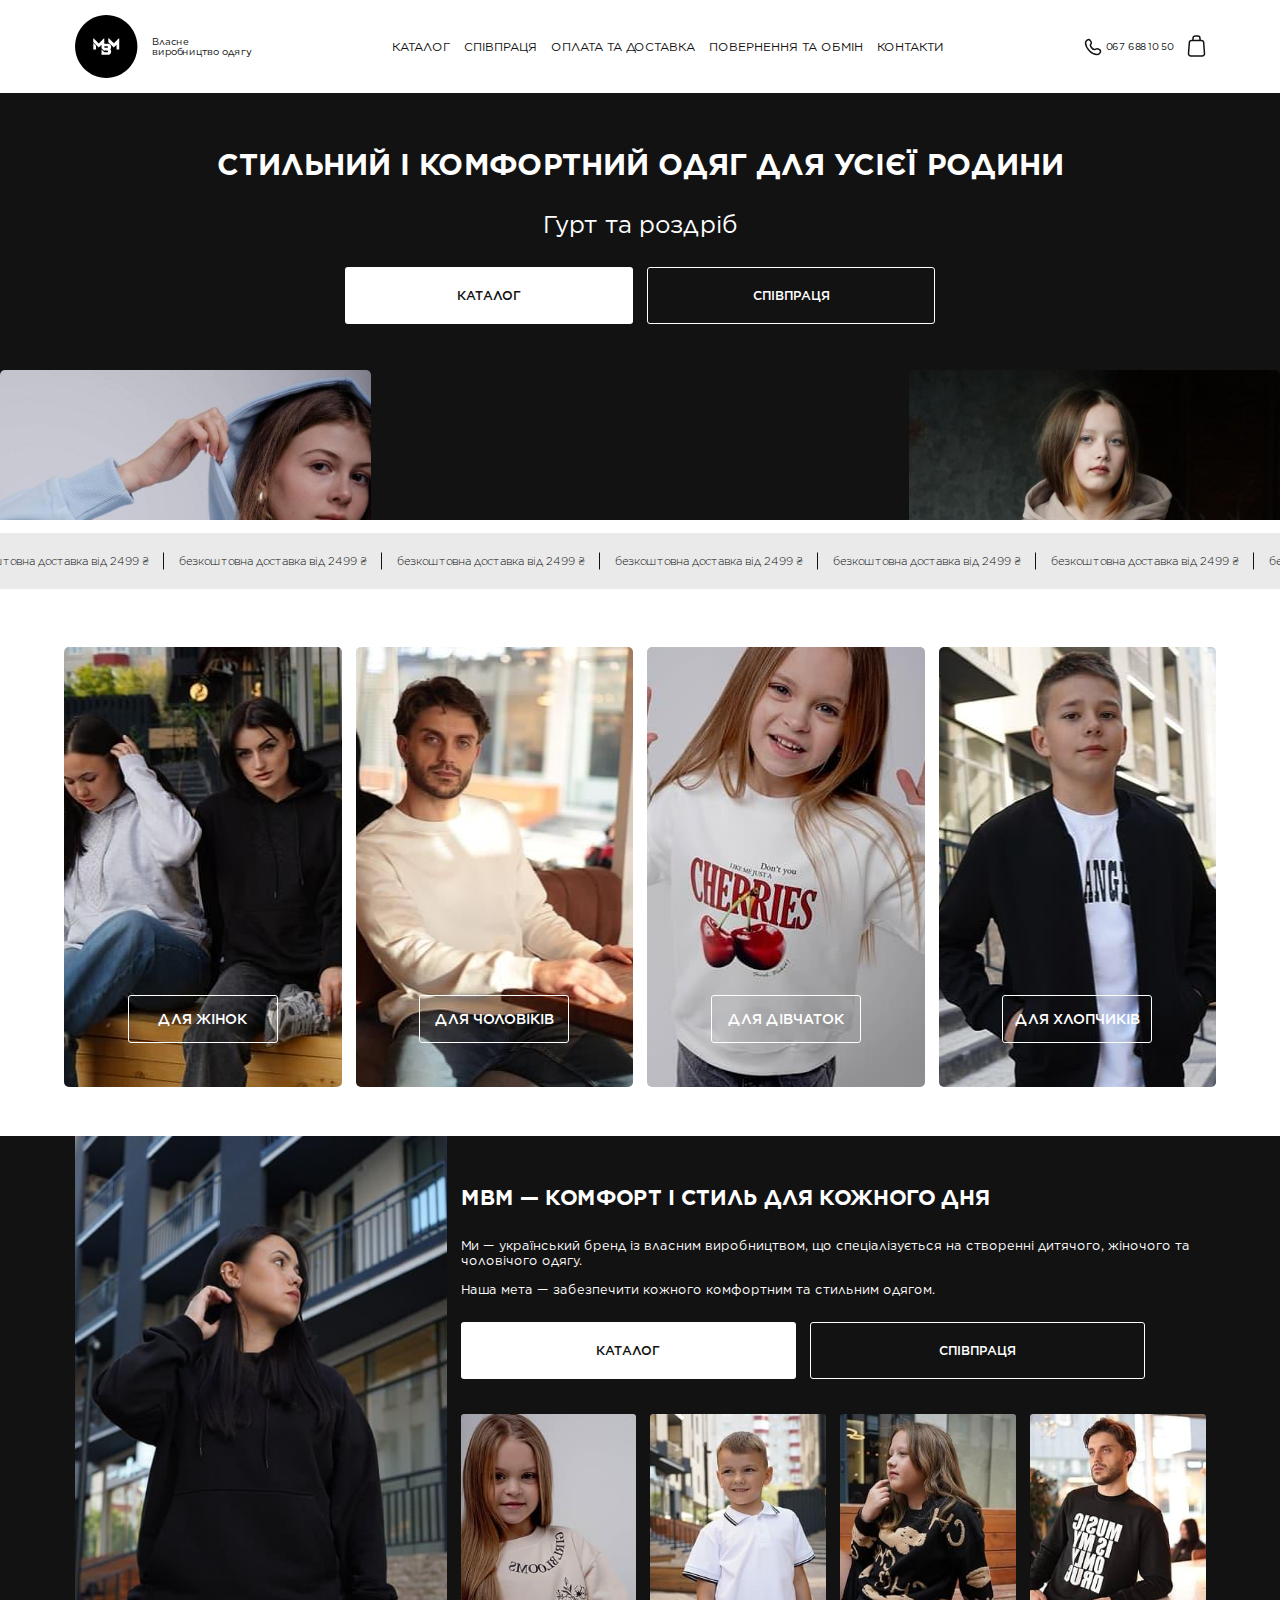
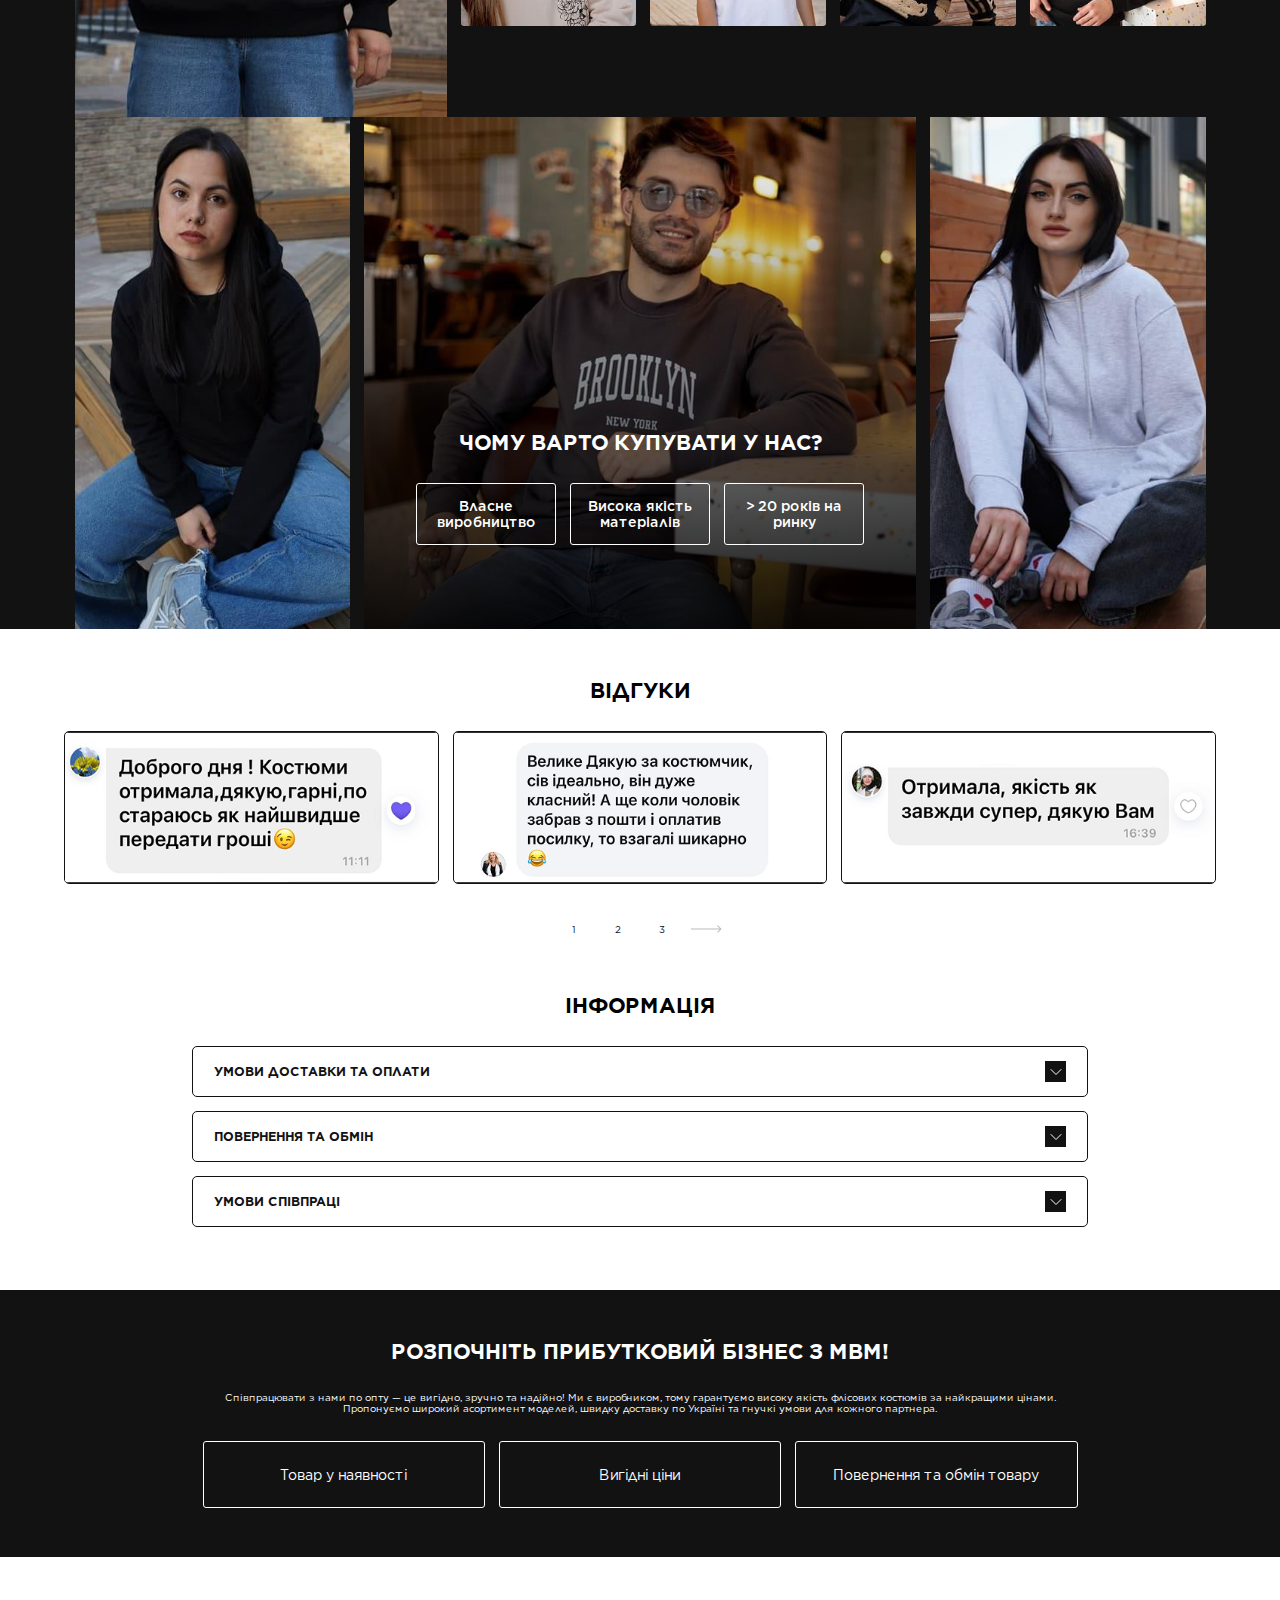
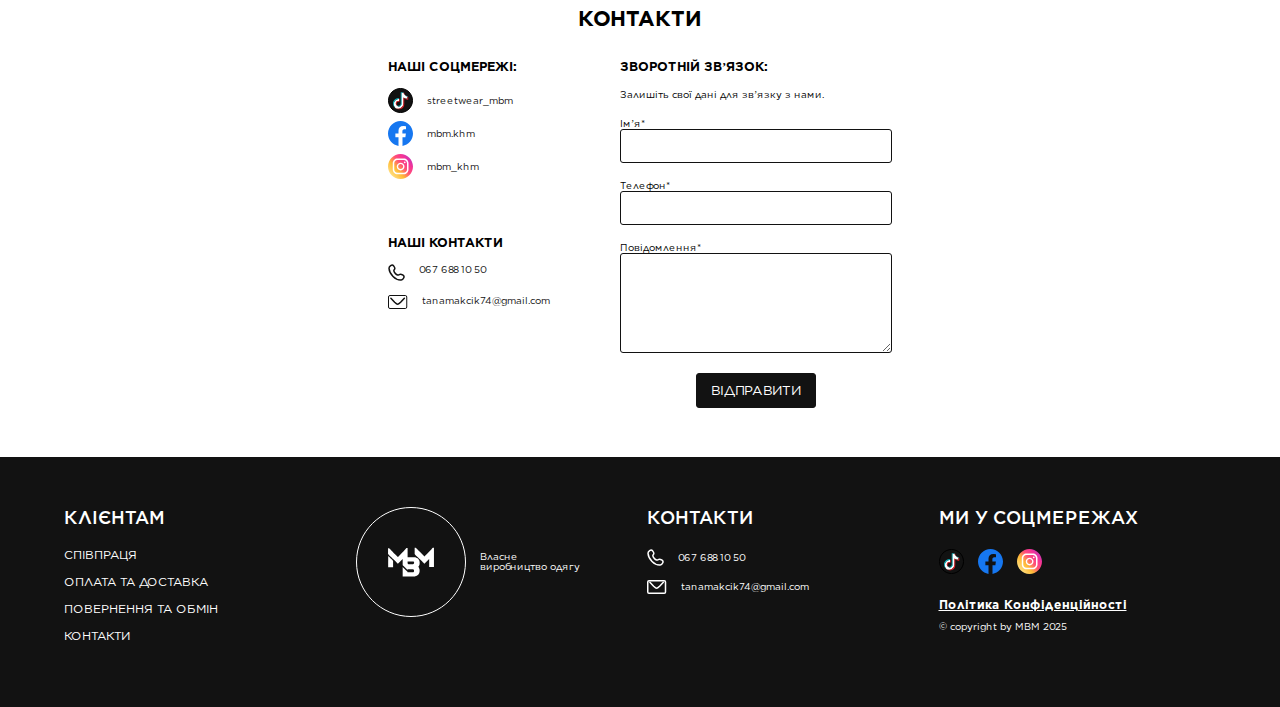
==== commit 384a40cb: "fix" ====
--- a/docs/index.html
+++ b/docs/index.html
@@ -10,19 +10,7 @@
 <path d="M12 11.1012C10.0042 13.2018 4.91318 8.15653 6.91662 6.04795C8.13985 4.76052 6.75803 3.28923 5.99317 2.20778C4.5577 0.178146 1.40643 2.98034 1.50213 4.76287C1.80394 10.384 7.88462 17.0455 13.7729 16.4645C15.615 16.2827 17.7315 12.956 15.6186 11.7402C14.5621 11.1322 13.1118 9.93099 12 11.1012Z" stroke="" stroke-width="1.5" stroke-linecap="round" stroke-linejoin="round"/>
 </svg>067 688 10 50</a><a class="cart" href="#"> <svg xmlns="http://www.w3.org/2000/svg" width="19" height="22" viewBox="0 0 19 22" fill="none">
 <path d="M5.99745 5.44444H4.66909C3.44405 5.44444 2.42728 6.34544 2.33999 7.50834L1.50605 18.6195C1.40951 19.9058 2.48004 21 3.83515 21H15.1648C16.52 21 17.5905 19.9058 17.4939 18.6195L16.66 7.50834C16.5727 6.34544 15.556 5.44444 14.3309 5.44444H13.0025M5.99745 5.44444V3.22222C5.99745 1.99492 7.04288 1 8.33248 1H10.6675C11.9571 1 13.0025 1.99492 13.0025 3.22222V5.44444M5.99745 5.44444H13.0025" stroke="" stroke-width="1.5" stroke-linecap="round" stroke-linejoin="round"/>
-</svg> </a></div></div></header><main> <section class="black_bg main_section"><div class="flex main_container"><h1>Стильний і комфортний одяг для усієї родини</h1><p>Гурт та роздріб</p><div class="flex cta_main"><a class="cta catalog_cta" href="#catalog">каталог</a><a class="cta black_cta spivpracia_btn" href="#">співпраця</a></div></div><div class="grid grid_main_container"> <div class="slider-images-1"><img src="img/main-bg1.jpg" alt=""><img src="img/main-bg1-2.jpg" alt=""><img src="img/main-bg1-3.jpg" alt=""><img src="img/main-bg1-4.jpg" alt=""><img src="img/main-bg1-5.jpg" alt=""></div><video autoplay loop muted playsinline><source src="video/video_mbm.mp4" type="video/mp4"></video><video autoplay loop muted playsinline><source src="video/video_mbm2.mp4" type="video/mp4"></video><div class="slider-images-2"><img src="img/main-bg2-1.jpg" alt=""><img src="img/main-bg2-2.jpg" alt=""><img src="img/main-bg2-3.jpg" alt=""><img src="img/main-bg2.jpg" alt=""></div></div></section><div class="move-text"> <div class="content-slider pos-r flex"><h3 class="pos-r">безкоштовна доставка від 2499 ₴</h3><h3 class="pos-r">безкоштовна доставка від 2499 ₴</h3><h3 class="pos-r">безкоштовна доставка від 2499 ₴</h3><h3 class="pos-r">безкоштовна доставка від 2499 ₴</h3><h3 class="pos-r">безкоштовна доставка від 2499 ₴</h3><h3 class="pos-r">безкоштовна доставка від 2499 ₴</h3><h3 class="pos-r">безкоштовна доставка від 2499 ₴</h3><h3 class="pos-r">безкоштовна доставка від 2499 ₴</h3></div></div><section class="wrapper container"><div class="grid col-4"><div class="category_block woman"><a class="cta black_cta" href="#">для жінок</a></div><div class="category_block man"><a class="cta black_cta" href="#">для чоловіків</a></div><div class="category_block girl"><a class="cta black_cta" href="#">для дівчаток</a></div><div class="category_block boy"><a class="cta black_cta" href="#">для хлопчиків</a></div></div></section><section class="black_bg"><div class="wrapper grid col-2"><div class="about-img"> <picture> <img src="img/sec-3-bg.jpg" alt="" loading="lazy"></picture></div><div class="about_container container"><h2>МВМ — комфорт і стиль для кожного дня</h2><p>Ми — український бренд із власним виробництвом, що спеціалізується на створенні дитячого, жіночого та чоловічого одягу. </p><p>Наша мета — забезпечити кожного комфортним та стильним одягом.</p><div class="flex"><a class="cta catalog_cta" href="#catalog">каталог</a><a class="cta black_cta spivpracia_btn" href="#">співпраця</a></div><div class="grid col-4 about-pic"><picture> <img src="img/sec-3-1.jpg" alt="" loading="lazy"></picture><picture> <img src="img/sec-3-2.jpg" alt="" loading="lazy"></picture><picture> <img src="img/sec-3-3.jpg" alt="" loading="lazy"></picture><picture> <img src="img/sec-3-4.jpg" alt="" loading="lazy"></picture></div></div></div></section><section class="catalog wrapper container" id="catalog"><h2>каталог</h2><div class="grid wrapper category_btn"><button class="cta catalog_cta items-center" href="#">для жінок</button><button class="cta catalog_cta items-center" href="#">для чоловіків</button><button class="cta catalog_cta items-center" href="#">для дівчаток</button><button class="cta catalog_cta items-center" href="#">для хлопчиків</button></div><div class="filter flex-between"><div class="filter_container"> <div class="info-item"><a class="readmore flex items-center" href="#"><span>фільтр</span><span class="svg_btn"> <svg xmlns="http://www.w3.org/2000/svg" width="25rem" height="15rem" viewBox="0 0 12 7" fill="none">
-<path d="M1 1L6 6L11 1" stroke="#121212" stroke-linecap="round"/>
-</svg></span></a><div class="description-more"><form action="#"><div class="flex-between"> <div class="category_filter"> <p>Категорія</p><label class="flex items-center"><input type="checkbox" name="category" value="">Костюми</label><label class="flex items-center"> <input type="checkbox" name="category" value="">Штани</label><label class="flex items-center"> <input type="checkbox" name="category" value="">Худі</label><label class="flex items-center"> <input type="checkbox" name="category" value="">Світшоти</label><label class="flex items-center"> <input type="checkbox" name="category" value="">Футболки</label></div><div class="color_filter"> <p>Колір</p><label class="flex items-center"><input type="checkbox" name="color" value="">Чорний</label><label class="flex items-center"> <input type="checkbox" name="color" value="">Бежевий</label><label class="flex items-center"> <input type="checkbox" name="color" value="">Марсала</label><label class="flex items-center"> <input type="checkbox" name="color" value="">Білий</label><label class="flex items-center"> <input type="checkbox" name="color" value="">Блакитний</label></div><div class="size_filter"><p>Розмір</p><label class="flex items-center"><input type="checkbox" name="size" value="">XS</label><label class="flex items-center"> <input type="checkbox" name="size" value="">S</label><label class="flex items-center"> <input type="checkbox" name="size" value="">M</label><label class="flex items-center"> <input type="checkbox" name="size" value="">L</label><label class="flex items-center"> <input type="checkbox" name="size" value="">XL</label><label class="flex items-center"> <input type="checkbox" name="size" value="">XXL</label></div></div></form></div></div></div><div class="sort-select flex"><p>сортувати:</p><label class="arrow-select"><div class="select"><input class="select__input" type="hidden"><div class="select__in">за популярністю</div><div class="select__list"><div class="select__item" data-value="2">ціна за спаданням</div><div class="select__item" data-value="3">ціна за зростанням</div><div class="select__item" data-value="5">за популярністю</div></div></div></label></div></div><div class="grid col-4 catalog_container"><figure class="card"> <figcaption><a class="mask-card" href="product.html"></a><picture> <img src="img/card2.jpg" alt="" loading="lazy"></picture><h2>Спортивне Худі oversize </h2><p class="price">800 ₴</p><form action="#"> <div class="size"> <label><select name="size"> <option value="">XS</option><option value="">S</option><option value="">M</option><option value="">L</option></select></label></div><div class="flex-between items-center"><div class="color flex items-center"><label><input type="radio" name="color" value="#fff"><span></span></label><label><input type="radio" name="color" value="blue"><span></span></label><label><input type="radio" name="color" value="red"><span></span></label><label><input type="radio" name="color" value="#000"><span></span></label><label><input type="radio" name="color" value="#ccc"><span></span></label><label><input type="radio" name="color" value="brown"><span></span></label></div><button class="flex"> <span>в кошик</span><svg xmlns="http://www.w3.org/2000/svg" width="13rem" height="16rem" viewBox="0 0 13 16" fill="none">
-<path d="M4.14821 4.11111H3.21837C2.36083 4.11111 1.64909 4.74181 1.588 5.55584L1.00424 13.3336C0.936654 14.2341 1.68602 15 2.63461 15H10.5654C11.514 15 12.2633 14.2341 12.1958 13.3336L11.612 5.55584C11.5509 4.74181 10.8392 4.11111 9.98163 4.11111H9.05178M4.14821 4.11111V2.55556C4.14821 1.69645 4.88002 1 5.78274 1H7.41726C8.31998 1 9.05178 1.69645 9.05178 2.55556V4.11111M4.14821 4.11111H9.05178" stroke="" stroke-width="1.5" stroke-linecap="round" stroke-linejoin="round"/>
-</svg></button></div></form></figcaption></figure><figure class="card"> <figcaption><a class="mask-card" href="product.html"></a><picture> <img src="img/card2.jpg" alt="" loading="lazy"></picture><h2>Спортивне Худі oversize </h2><p class="price">800 ₴</p><form action="#"> <div class="size"> <label><select name="size"> <option value="">XS</option><option value="">S</option><option value="">M</option><option value="">L</option></select></label></div><div class="flex-between items-center"><div class="color flex items-center"><label><input type="radio" name="color" value="#fff"><span></span></label><label><input type="radio" name="color" value="blue"><span></span></label><label><input type="radio" name="color" value="red"><span></span></label><label><input type="radio" name="color" value="#000"><span></span></label><label><input type="radio" name="color" value="#ccc"><span></span></label><label><input type="radio" name="color" value="brown"><span></span></label></div><button class="flex"> <span>в кошик</span><svg xmlns="http://www.w3.org/2000/svg" width="13rem" height="16rem" viewBox="0 0 13 16" fill="none">
-<path d="M4.14821 4.11111H3.21837C2.36083 4.11111 1.64909 4.74181 1.588 5.55584L1.00424 13.3336C0.936654 14.2341 1.68602 15 2.63461 15H10.5654C11.514 15 12.2633 14.2341 12.1958 13.3336L11.612 5.55584C11.5509 4.74181 10.8392 4.11111 9.98163 4.11111H9.05178M4.14821 4.11111V2.55556C4.14821 1.69645 4.88002 1 5.78274 1H7.41726C8.31998 1 9.05178 1.69645 9.05178 2.55556V4.11111M4.14821 4.11111H9.05178" stroke="" stroke-width="1.5" stroke-linecap="round" stroke-linejoin="round"/>
-</svg></button></div></form></figcaption></figure><figure class="card"> <figcaption><a class="mask-card" href="product.html"></a><picture> <img src="img/card2.jpg" alt="" loading="lazy"></picture><h2>Спортивне Худі oversize </h2><p class="price">800 ₴</p><form action="#"> <div class="size"> <label><select name="size"> <option value="">XS</option><option value="">S</option><option value="">M</option><option value="">L</option></select></label></div><div class="flex-between items-center"><div class="color flex items-center"><label><input type="radio" name="color" value="#fff"><span></span></label><label><input type="radio" name="color" value="blue"><span></span></label><label><input type="radio" name="color" value="red"><span></span></label><label><input type="radio" name="color" value="#000"><span></span></label><label><input type="radio" name="color" value="#ccc"><span></span></label><label><input type="radio" name="color" value="brown"><span></span></label></div><button class="flex"> <span>в кошик</span><svg xmlns="http://www.w3.org/2000/svg" width="13rem" height="16rem" viewBox="0 0 13 16" fill="none">
-<path d="M4.14821 4.11111H3.21837C2.36083 4.11111 1.64909 4.74181 1.588 5.55584L1.00424 13.3336C0.936654 14.2341 1.68602 15 2.63461 15H10.5654C11.514 15 12.2633 14.2341 12.1958 13.3336L11.612 5.55584C11.5509 4.74181 10.8392 4.11111 9.98163 4.11111H9.05178M4.14821 4.11111V2.55556C4.14821 1.69645 4.88002 1 5.78274 1H7.41726C8.31998 1 9.05178 1.69645 9.05178 2.55556V4.11111M4.14821 4.11111H9.05178" stroke="" stroke-width="1.5" stroke-linecap="round" stroke-linejoin="round"/>
-</svg></button></div></form></figcaption></figure><figure class="card"> <figcaption><a class="mask-card" href="product.html"></a><picture> <img src="img/card2.jpg" alt="" loading="lazy"></picture><h2>Спортивне Худі oversize </h2><p class="price">800 ₴</p><form action="#"> <div class="size"> <label><select name="size"> <option value="">XS</option><option value="">S</option><option value="">M</option><option value="">L</option></select></label></div><div class="flex-between items-center"><div class="color flex items-center"><label><input type="radio" name="color" value="#fff"><span></span></label><label><input type="radio" name="color" value="blue"><span></span></label><label><input type="radio" name="color" value="red"><span></span></label><label><input type="radio" name="color" value="#000"><span></span></label><label><input type="radio" name="color" value="#ccc"><span></span></label><label><input type="radio" name="color" value="brown"><span></span></label></div><button class="flex"> <span>в кошик</span><svg xmlns="http://www.w3.org/2000/svg" width="13rem" height="16rem" viewBox="0 0 13 16" fill="none">
-<path d="M4.14821 4.11111H3.21837C2.36083 4.11111 1.64909 4.74181 1.588 5.55584L1.00424 13.3336C0.936654 14.2341 1.68602 15 2.63461 15H10.5654C11.514 15 12.2633 14.2341 12.1958 13.3336L11.612 5.55584C11.5509 4.74181 10.8392 4.11111 9.98163 4.11111H9.05178M4.14821 4.11111V2.55556C4.14821 1.69645 4.88002 1 5.78274 1H7.41726C8.31998 1 9.05178 1.69645 9.05178 2.55556V4.11111M4.14821 4.11111H9.05178" stroke="" stroke-width="1.5" stroke-linecap="round" stroke-linejoin="round"/>
-</svg></button></div></form></figcaption></figure></div><div class="pagination flex items-center"><a class="pag-cta flex items-center" href="#">1</a><a class="pag-cta flex items-center" href="#">2</a><a class="pag-cta flex items-center" href="#">3</a><a class="arrow" href="#"> <svg xmlns="http://www.w3.org/2000/svg" width="31" height="8" viewBox="0 0 31 8" fill="none">
-<path d="M30.3536 4.35355C30.5488 4.15829 30.5488 3.84171 30.3536 3.64644L27.1716 0.464464C26.9763 0.269202 26.6597 0.269202 26.4645 0.464464C26.2692 0.659726 26.2692 0.976308 26.4645 1.17157L29.2929 4L26.4645 6.82842C26.2692 7.02369 26.2692 7.34027 26.4645 7.53553C26.6597 7.73079 26.9763 7.73079 27.1716 7.53553L30.3536 4.35355ZM4.37114e-08 4.5L30 4.5L30 3.5L-4.37114e-08 3.5L4.37114e-08 4.5Z" fill="#B9B9B9"/>
-</svg></a></div></section><section class="advantages_container black_bg"> <div class="wrapper grid col_3_adv"><div class="bg1"> </div><div class="bg2 flex items-center"><div class="dark-mask"></div><h2>Чому варто купувати у нас?</h2><div class="flex items-center"><p class="transparent_cta">Власне виробництво</p><p class="transparent_cta">Висока якість матеріалів</p><p class="transparent_cta">> 20 років на ринку</p></div></div><div class="bg3"></div></div></section><section class="wrapper reviews_container container"><h2>відгуки</h2><div class="grid col-3"><div class="review"> <picture> <img src="img/rev1.png" alt="" loading="lazy"></picture></div><div class="review"> <picture> <img src="img/rev2.png" alt="" loading="lazy"></picture></div><div class="review"> <picture> <img src="img/rev3.png" alt="" loading="lazy"></picture></div></div><div class="pagination flex items-center"><a class="pag-cta flex items-center" href="#">1</a><a class="pag-cta flex items-center" href="#">2</a><a class="pag-cta flex items-center" href="#">3</a><a class="arrow" href="#"> <svg xmlns="http://www.w3.org/2000/svg" width="31" height="8" viewBox="0 0 31 8" fill="none">
+</svg> </a></div></div></header><main> <section class="black_bg main_section"><div class="flex main_container"><h1>Стильний і комфортний одяг для усієї родини</h1><p>Гурт та роздріб</p><div class="flex cta_main"><a class="cta catalog_cta" href="catalog.html">каталог</a><a class="cta black_cta spivpracia_btn" href="#">співпраця</a></div></div><div class="grid grid_main_container"> <div class="slider-images-1"><img src="img/main-bg1.jpg" alt=""><img src="img/main-bg1-2.jpg" alt=""><img src="img/main-bg1-3.jpg" alt=""><img src="img/main-bg1-4.jpg" alt=""><img src="img/main-bg1-5.jpg" alt=""></div><video autoplay loop muted playsinline><source src="video/video_mbm.mp4" type="video/mp4"></video><video autoplay loop muted playsinline><source src="video/video_mbm2.mp4" type="video/mp4"></video><div class="slider-images-2"><img src="img/main-bg2-1.jpg" alt=""><img src="img/main-bg2-2.jpg" alt=""><img src="img/main-bg2-3.jpg" alt=""><img src="img/main-bg2.jpg" alt=""></div></div></section><div class="move-text"> <div class="content-slider pos-r flex"><h3 class="pos-r">безкоштовна доставка від 2499 ₴</h3><h3 class="pos-r">безкоштовна доставка від 2499 ₴</h3><h3 class="pos-r">безкоштовна доставка від 2499 ₴</h3><h3 class="pos-r">безкоштовна доставка від 2499 ₴</h3><h3 class="pos-r">безкоштовна доставка від 2499 ₴</h3><h3 class="pos-r">безкоштовна доставка від 2499 ₴</h3><h3 class="pos-r">безкоштовна доставка від 2499 ₴</h3><h3 class="pos-r">безкоштовна доставка від 2499 ₴</h3></div></div><section class="wrapper container"><div class="grid col-4"><div class="category_block woman"><a class="cta black_cta" href="#">для жінок</a></div><div class="category_block man"><a class="cta black_cta" href="#">для чоловіків</a></div><div class="category_block girl"><a class="cta black_cta" href="#">для дівчаток</a></div><div class="category_block boy"><a class="cta black_cta" href="#">для хлопчиків</a></div></div></section><section class="black_bg"><div class="wrapper grid col-2"><div class="about-img"> <picture> <img src="img/sec-3-bg.jpg" alt="" loading="lazy"></picture></div><div class="about_container container"><h2>МВМ — комфорт і стиль для кожного дня</h2><p>Ми — український бренд із власним виробництвом, що спеціалізується на створенні дитячого, жіночого та чоловічого одягу. </p><p>Наша мета — забезпечити кожного комфортним та стильним одягом.</p><div class="flex"><a class="cta catalog_cta" href="catalog.html">каталог</a><a class="cta black_cta spivpracia_btn" href="#">співпраця</a></div><div class="grid col-4 about-pic"><picture> <img src="img/sec-3-1.jpg" alt="" loading="lazy"></picture><picture> <img src="img/sec-3-2.jpg" alt="" loading="lazy"></picture><picture> <img src="img/sec-3-3.jpg" alt="" loading="lazy"></picture><picture> <img src="img/sec-3-4.jpg" alt="" loading="lazy"></picture></div></div></div></section><section class="advantages_container black_bg"> <div class="wrapper grid col_3_adv"><div class="bg1"> </div><div class="bg2 flex items-center"><div class="dark-mask"></div><h2>Чому варто купувати у нас?</h2><div class="flex items-center"><p class="transparent_cta">Власне виробництво</p><p class="transparent_cta">Висока якість матеріалів</p><p class="transparent_cta">> 20 років на ринку</p></div></div><div class="bg3"></div></div></section><section class="wrapper reviews_container container"><h2>відгуки</h2><div class="grid col-3"><div class="review"> <picture> <img src="img/rev1.png" alt="" loading="lazy"></picture></div><div class="review"> <picture> <img src="img/rev2.png" alt="" loading="lazy"></picture></div><div class="review"> <picture> <img src="img/rev3.png" alt="" loading="lazy"></picture></div></div><div class="pagination flex items-center"><a class="pag-cta flex items-center" href="#">1</a><a class="pag-cta flex items-center" href="#">2</a><a class="pag-cta flex items-center" href="#">3</a><a class="arrow" href="#"> <svg xmlns="http://www.w3.org/2000/svg" width="31" height="8" viewBox="0 0 31 8" fill="none">
 <path d="M30.3536 4.35355C30.5488 4.15829 30.5488 3.84171 30.3536 3.64644L27.1716 0.464464C26.9763 0.269202 26.6597 0.269202 26.4645 0.464464C26.2692 0.659726 26.2692 0.976308 26.4645 1.17157L29.2929 4L26.4645 6.82842C26.2692 7.02369 26.2692 7.34027 26.4645 7.53553C26.6597 7.73079 26.9763 7.73079 27.1716 7.53553L30.3536 4.35355ZM4.37114e-08 4.5L30 4.5L30 3.5L-4.37114e-08 3.5L4.37114e-08 4.5Z" fill="#B9B9B9"/>
 </svg></a></div></section><section class="info_container wrapper container"><h2>інформація</h2><div class="description-info"> <div class="info-item" id="delivery_container"><a class="readmore flex-between items-center" href="#"><span>умови доставки та оплати </span><span class="svg_btn"> <svg xmlns="http://www.w3.org/2000/svg" width="12" height="7" viewBox="0 0 12 7" fill="none">
 <path d="M1 1L6 6L11 1" stroke="white" stroke-linecap="round"/>
--- a/docs/css/styles.css
+++ b/docs/css/styles.css
@@ -1 +1 @@
-@font-face{font-family:Gotham;src:url(../fonts/Gotham-Book.woff2) format("woff2"),url(../fonts/Gotham-Book.woff) format("woff"),url(../fonts/Gotham-Book.ttf) format("truetype");font-weight:400;font-style:normal;font-display:swap}@font-face{font-family:Gotham;src:url(../fonts/Gotham-Bold.woff2) format("woff2"),url(../fonts/Gotham-Bold.woff) format("woff"),url(../fonts/Gotham-Bold.ttf) format("truetype");font-weight:700;font-style:normal;font-display:swap}@font-face{font-family:Gotham;src:url(../fonts/Gotham-Black.woff2) format("woff2"),url(../fonts/Gotham-Black.woff) format("woff"),url(../fonts/Gotham-Black.ttf) format("truetype");font-weight:900;font-style:normal;font-display:swap}@font-face{font-family:Gotham;src:url(../fonts/Gotham-Light.woff2) format("woff2"),url(../fonts/Gotham-Light.woff) format("woff"),url(../fonts/Gotham-Light.ttf) format("truetype");font-weight:300;font-style:normal;font-display:swap}@font-face{font-family:Gotham;src:url(../fonts/Gotham-Medium.woff2) format("woff2"),url(../fonts/Gotham-Medium.woff) format("woff"),url(../fonts/Gotham-Medium.ttf) format("truetype");font-weight:500;font-style:normal;font-display:swap}*{margin:0;padding:0;-webkit-box-sizing:border-box;box-sizing:border-box}html{font-size:.7px;scroll-behavior:smooth}body{font-size:14rem;font-weight:400;font-family:Gotham}ul{list-style:none}a{-webkit-transition:all .5s ease;-o-transition:all .5s ease;transition:all .5s ease;text-decoration:none}h2{padding-bottom:40rem;text-align:center;font-size:30rem;font-weight:700;text-transform:uppercase}input,textarea{-webkit-appearance:none;-moz-appearance:none;appearance:none;width:100%;outline:0}textarea{min-height:100px;max-height:250px;resize:vertical}input[type=tel],input[type=text],textarea{padding:12rem 10rem;border-radius:3px;border:1px solid #121212}.wrapper{width:95%;margin:0 auto;padding:0 15rem}.pos-r{position:relative}.flex{display:-webkit-box;display:-ms-flexbox;display:flex;gap:20rem}.flex-between{display:-webkit-box;display:-ms-flexbox;display:flex;gap:20rem;-webkit-box-pack:justify;-ms-flex-pack:justify;justify-content:space-between}.grid{display:grid;gap:20rem}.items-center{-webkit-box-align:center;-ms-flex-align:center;align-items:center}img,video{width:100%;height:100%;-o-object-fit:cover;object-fit:cover;-o-object-position:center;object-position:center}.black_bg{color:#fff;background-color:#121212}.cta{display:block;width:90%;padding:19rem 60rem;border-radius:3px;text-align:center;font-size:18rem;font-weight:500;line-height:normal;text-transform:uppercase;-webkit-transition:all .5 ease;-o-transition:all .5 ease;transition:all .5 ease}.cta:hover{-webkit-transform:scale(1.05);-ms-transform:scale(1.05);transform:scale(1.05)}.order_container{display:none}header{padding:15px 0}.logo a{color:#121212;font-size:14rem;line-height:1em}.logo a picture{display:inline-block;width:90rem;height:90rem}.logo a img{width:100%;height:100%;-o-object-fit:contain;object-fit:contain}.logo a span{display:block}.desctop_contacts{display:none}.nav{position:fixed;top:0;left:-100%;width:70vw;height:100vh;padding:20px;z-index:3;background-color:#fff;-webkit-transition:all .5s ease;-o-transition:all .5s ease;transition:all .5s ease}.menu{color:#121212;text-transform:uppercase}.menu li{padding-bottom:10px}.menu a{position:relative;display:block;line-height:2em;color:#121212}.menu a::before{content:"";position:absolute;left:0;bottom:0;width:0;height:1px;background-color:#121212;-webkit-transition:all .5s ease;-o-transition:all .5s ease;transition:all .5s ease}.menu a:hover{text-shadow:0 0 1px}.menu a:hover::before{width:100%}.mobile_contacts a{display:-webkit-box;display:-ms-flexbox;display:flex;-webkit-box-pack:start;-ms-flex-pack:start;justify-content:flex-start}.header_contacts a,.mobile_contacts a{gap:5rem;color:#121212;-webkit-transition:all .5 ease;-o-transition:all .5 ease;transition:all .5 ease}.header_contacts a:hover,.mobile_contacts a:hover{-webkit-transform:scale(1.1);-ms-transform:scale(1.1);transform:scale(1.1)}.header_contacts svg path,.mobile_contacts svg path{stroke:#121212}.dark-bgc,.dark-bgc-succes{display:none;position:fixed;top:0;left:0;width:100%;height:100%;background-color:rgba(0,0,0,.5);-webkit-backdrop-filter:blur(2px);backdrop-filter:blur(2px);z-index:3}.header{position:relative}.burger{width:50px;height:100%;cursor:pointer}.bord{display:block;margin:4px;width:30px;height:5px;border-radius:2px;background-color:#121212;-webkit-transition:all 1s ease;-o-transition:all 1s ease;transition:all 1s ease}.burger:hover>.b1{-webkit-transform:translateX(20px);-ms-transform:translateX(20px);transform:translateX(20px)}.burger:hover>.b2{-webkit-transform:translateX(10px);-ms-transform:translateX(10px);transform:translateX(10px)}.b1{width:20px}.b2{width:30px}.b3{width:40px;top:10px}a.cancel{position:absolute;top:10px;right:10px;cursor:pointer}.card figcaption{position:relative}.card picture{display:inline-block;min-height:150rem;width:100%;height:100%}.card picture img{border-radius:3px;aspect-ratio:3/4}.card h2{display:-webkit-box;display:-ms-flexbox;display:flex;-webkit-box-align:center;-ms-flex-align:center;align-items:center;text-align:left;min-height:43px;padding:10rem 0 15rem;font-size:16rem;font-weight:500;text-transform:none}.card button{gap:0;-webkit-box-pack:end;-ms-flex-pack:end;justify-content:flex-end;position:relative;width:30rem;height:30rem;border:1px solid #121212;border-radius:1.5px;background-color:rgba(0,0,0,0);overflow:hidden;-webkit-transition:all .5s ease;-o-transition:all .5s ease;transition:all .5s ease;cursor:pointer}.card button svg{-webkit-transform:translate(-60%,40%);-ms-transform:translate(-60%,40%);transform:translate(-60%,40%)}.card button svg path{stroke:#121212}.card button span{display:block;position:absolute;width:0;top:50%;left:0;white-space:nowrap;color:rgba(0,0,0,0);-webkit-transform:translateY(-50%);-ms-transform:translateY(-50%);transform:translateY(-50%)}.card button:hover{color:#fff;background-color:#121212}.card button:hover svg path{stroke:#fff}.card select{-webkit-appearance:none;-moz-appearance:none;appearance:none;font-size:14px;width:55%;border:none;border-bottom:1px solid #121212;background-color:rgba(0,0,0,0);outline:0}.card select option{padding:0 10rem}.mask-card{position:absolute;top:0;left:0;width:100%;height:100%}.color{row-gap:0;-webkit-column-gap:5px;-moz-column-gap:5px;column-gap:5px;-ms-flex-wrap:wrap;flex-wrap:wrap;max-width:30vw}.color label{position:relative}.color span{display:block;position:absolute;top:0;left:0;width:15px;height:15px;border-radius:50%;-webkit-transform:translate(16%,16%);-ms-transform:translate(16%,16%);transform:translate(16%,16%)}.color input{width:20px;height:20px;border-radius:50%;border:4px solid #fff;outline:1px solid #fff}.color input:checked{outline:1px solid #eaeaea}.price,.size{font-size:14px;padding-bottom:15rem}.price label,.size label{position:relative}.price label::before,.size label::before{content:"";position:absolute;width:8px;height:8px;top:30%;right:10rem;border-top:1.5px solid #121212;border-right:1.5px solid #121212;-webkit-transform:translateY(-50%) rotate(135deg);-ms-transform:translateY(-50%) rotate(135deg);transform:translateY(-50%) rotate(135deg);z-index:-1}div.size{min-height:47rem}.data div{min-width:50%;margin-bottom:10px}.error_cart{-webkit-box-orient:vertical;-webkit-box-direction:normal;-ms-flex-direction:column;flex-direction:column;position:absolute;top:60%;left:50%;-webkit-transform:translate(-50%,-50%);-ms-transform:translate(-50%,-50%);transform:translate(-50%,-50%)}.phone{position:relative}.cart_popup,.spivpracia_popup{position:fixed;top:50%;left:50%;display:none;padding:70rem 50rem 120rem;width:90vw;background-color:#fff;-webkit-transform:translate(-50%,-50%);-ms-transform:translate(-50%,-50%);transform:translate(-50%,-50%);z-index:3}.spivpracia_popup{padding:50rem}.spivpracia_popup div{margin-bottom:20rem}.spivpracia_popup .tac_form_btn{padding-top:0}.cancel_cart,.cancel_spivpracia{position:absolute;top:15px;right:15px}.cart-head{padding-bottom:10rem;font-size:18rem;font-weight:700;text-transform:uppercase}.cart-container{grid-template-columns:1fr 4fr}.cart-container p{padding-bottom:0}.color_cart{gap:5px}.color_circle{display:inline-block;width:20rem;height:20rem;border-radius:50%}.main_section{margin-bottom:13px}.main_container{-webkit-box-orient:vertical;-webkit-box-direction:normal;-ms-flex-direction:column;flex-direction:column;padding:77rem 0 66rem;text-align:center}.main_container h1{font-size:42rem;font-weight:700;line-height:normal;text-transform:uppercase}.main_container p{padding:20rem 0;font-size:24px;font-weight:400}.move-text{margin-bottom:13rem;padding:30rem 0;overflow:hidden;background-color:#eaeaea}.content-slider{padding-bottom:0;-webkit-column-gap:30px;-moz-column-gap:30px;column-gap:30px}.content-slider h3{color:#121212;font-size:14px;white-space:nowrap;font-weight:300}.content-slider h3::after{content:"";position:absolute;top:50%;right:-15px;width:1px;height:17px;background-color:#121212;-webkit-transform:translateY(-50%);-ms-transform:translateY(-50%);transform:translateY(-50%)}.cta_main{-ms-flex-wrap:wrap;flex-wrap:wrap;-webkit-box-pack:center;-ms-flex-pack:center;justify-content:center}.catalog_cta{display:-webkit-box;display:-ms-flexbox;display:flex;-webkit-box-pack:center;-ms-flex-pack:center;justify-content:center;padding:20rem;color:#121212;background-color:#fff}.catalog_cta:hover{background-color:#eaeaea}.black_cta{color:#fff;border:1px solid #fff}.black_cta:hover{color:#121212;background-color:#fff}.grid_main_container{grid-template-columns:1.5fr 1fr;grid-auto-flow:row dense}.grid_main_container video{border-radius:5px 5px 0 0}.grid_main_container video:nth-child(3){-webkit-box-ordinal-group:2;-ms-flex-order:1;order:1}.grid_main_container picture{display:inline-block;height:100%;max-height:550px}.grid_main_container picture img{border-radius:5px 5px 0 0}.slider-images-1,.slider-images-2{position:relative;top:0;display:-webkit-box;display:-ms-flexbox;display:flex;width:100%;height:100%}.slider-images-1 img,.slider-images-2 img{position:absolute;opacity:0;border-radius:5px 5px 0 0;-webkit-transition:all .5s ease;-o-transition:all .5s ease;transition:all .5s ease;-o-object-position:top;object-position:top}.slider-images-1 .slider-img,.slider-images-2 .slider-img{opacity:1}.slider-images-1 img.active,.slider-images-2 img.active{opacity:1}.about_container .flex{-ms-flex-wrap:wrap;flex-wrap:wrap;-webkit-box-pack:center;-ms-flex-pack:center;justify-content:center}.about_container p{padding-bottom:20rem;font-size:18rem}.about_container p:nth-child(3){padding-bottom:36rem}.about-pic{padding-top:50rem}.about-pic img{border-radius:3px}.col-4{grid-template-columns:repeat(2,1fr)}.advantages_container>div{height:100%;min-height:40vw}.bg1{background:#fff url(../img/sec-5-1.jpg) no-repeat center/cover}.bg2{position:relative;-webkit-box-orient:vertical;-webkit-box-direction:normal;-ms-flex-direction:column;flex-direction:column;-webkit-box-pack:end;-ms-flex-pack:end;justify-content:flex-end;background:#fff url(../img/sec-5-2.jpg) no-repeat center/cover}.bg2 .flex,.bg2 h2{position:relative;padding-bottom:20rem;z-index:1}.bg2 .flex{-webkit-box-pack:center;-ms-flex-pack:center;justify-content:center;-ms-flex-wrap:wrap;flex-wrap:wrap}.bg2 .flex p{width:200rem;text-align:center;font-weight:500}.dark-mask{position:absolute;top:0;left:0;width:100%;height:100%;background:-webkit-gradient(linear,left top,left bottom,from(rgba(0,0,0,0)),to(rgba(0,0,0,.9)));background:-o-linear-gradient(top,rgba(0,0,0,0) 0,rgba(0,0,0,.9) 100%);background:linear-gradient(180deg,rgba(0,0,0,0) 0,rgba(0,0,0,.9) 100%)}.bg3{background:#fff url(../img/sec-5-3.jpg) no-repeat center/cover}.transparent_cta{font-size:14px;border:1px solid #fff;border-radius:3px;background-color:rgba(0,0,0,0);padding:20rem 0}.container{padding:70rem 0}.category_block{position:relative;max-width:370px;min-height:440px;border-radius:5px}.category_block a{position:absolute;bottom:10%;left:50%;min-width:150px;padding:15px 0;font-size:14px;-webkit-transform:translateX(-50%);-ms-transform:translateX(-50%);transform:translateX(-50%)}.category_block a:hover{-webkit-transform:translateX(-50%);-ms-transform:translateX(-50%);transform:translateX(-50%)}.woman{background:#000 url(../img/woman.jpg) no-repeat center/cover}.man{background:#000 url(../img/men.jpg) no-repeat center/cover}.girl{background:#000 url(../img/girl.jpg) no-repeat center/cover}.boy{background:#000 url(../img/boy.jpg) no-repeat center/cover}.catalog .col-4{grid-template-columns:repeat(2,1fr)}.category_btn{grid-template-columns:repeat(2,1fr);padding-bottom:30px}.category_btn a{width:100%;border:1px solid #121212}.category_btn a:hover{background-color:#121212;color:#fff}.card{width:42vw}.pagination{padding-top:30px;-webkit-box-pack:center;-ms-flex-pack:center;justify-content:center}.pag-cta{-webkit-box-pack:center;-ms-flex-pack:center;justify-content:center;color:#121212;width:30px;height:30px;font-size:14px;border-radius:3px}.pag-cta:hover{background-color:#121212;color:#fff}.review{border-radius:5px;border:1px solid #121212;overflow:hidden}.submit-btn{padding:12rem 20rem;color:#fff;border-radius:3px;border:1px solid #121212;background:#121212;-webkit-transition:all .5s ease;-o-transition:all .5s ease;transition:all .5s ease;cursor:pointer;text-transform:uppercase}.submit-btn:hover{color:#121212;background-color:#fff}.tac_form_btn{padding-top:20px;text-align:center}.start_buisnes{text-align:center}.start_buisnes p{padding-bottom:27px}.start_buisnes .transparent_cta{padding:35rem 0}.error-name,.error-tel{position:absolute;bottom:-15px;left:0;font-size:12px;color:#eb4242}.info_container{font-size:16rem}.info-item{margin-bottom:20rem;border-radius:5px;border:1px solid #121212}.readmore{position:relative;padding:20rem 30rem;color:#121212}.readmore span:first-child{font-size:18rem;font-weight:700;text-transform:uppercase}.readmore-active{border-radius:5px 5px 0 0}.readmore-active .svg_btn svg{-webkit-transform:translate(-50%,-50%) rotate(-180deg);-ms-transform:translate(-50%,-50%) rotate(-180deg);transform:translate(-50%,-50%) rotate(-180deg)}.head_info{padding-bottom:5px;font-weight:500}.description-more{font-size:14rem;font-weight:400;max-height:0;overflow:hidden}.visible{padding:0 30rem 50rem;max-height:3000rem;-webkit-transition:max-height 1s ease;-o-transition:max-height 1s ease;transition:max-height 1s ease}.visible>div{padding-bottom:20rem}.svg_btn{position:relative;display:inline-block;width:30rem;height:30rem;background-color:#121212}.svg_btn svg{position:absolute;top:50%;left:50%;-webkit-transform:translate(-50%,-50%) rotate(0);-ms-transform:translate(-50%,-50%) rotate(0);transform:translate(-50%,-50%) rotate(0);-webkit-transition:all .5s ease;-o-transition:all .5s ease;transition:all .5s ease}.mark li{position:relative;padding:0 0 2px 15px}.mark li::before{content:"";position:absolute;top:50%;left:0;width:3px;height:3px;background-color:#121212;border-radius:50%;-webkit-transform:translate(-50%,-50%);-ms-transform:translate(-50%,-50%);transform:translate(-50%,-50%)}.post-icon{max-width:200px}.wrapper-contact h2{padding-bottom:20rem;text-align:left;font-size:18rem}.wrapper-contact form{min-width:370rem}.page-contact{padding-bottom:70rem}.page-contact a{margin-bottom:20rem;color:#121212;-webkit-transition:all .5 ease;-o-transition:all .5 ease;transition:all .5 ease}.page-contact a:hover{-webkit-transform:scale(1.1);-ms-transform:scale(1.1);transform:scale(1.1)}.social-contact a{margin-bottom:11rem}.form-contactPage .tac_form_btn{padding:0}.form-contactPage p{position:relative}.form-contactPage p:not(.form-contactPagep:last-child){margin-bottom:25rem}.successPopup{display:none;text-align:center}.successPopup h2{padding-top:30rem;padding-bottom:10rem}.successPopup img{max-width:120px;max-height:120px}.black_cta_popup{width:80%;padding-top:40rem;margin:0 auto}.black_cta_popup a{width:100%;color:#fff;background-color:#121212}.black_cta_popup a:hover{background-color:#000}.successPopup{position:fixed;padding:30rem;top:50%;left:50%;-webkit-transform:translate(-50%,-50%);-ms-transform:translate(-50%,-50%);transform:translate(-50%,-50%);z-index:20;background-color:#fff}.privacy_container h1{padding-bottom:30rem;text-align:center;font-size:30rem;font-weight:700;text-transform:uppercase}.privacy_container div,.privacy_container ul{margin-bottom:20rem}.cancel_popup{position:absolute;top:20rem;right:20rem}.reviews_container{padding:70rem 0 0}.filter{-ms-flex-wrap:wrap;flex-wrap:wrap}.filter_container{min-width:40%}.filter_container .info-item{border:none}.filter_container .readmore{padding:0}.filter_container .readmore span:first-child{font-size:18rem;font-weight:500}.filter_container .readmore .svg_btn{background-color:#fff}.filter_container .visible{padding:30rem 2rem}.filter_container .visible p{padding-bottom:20rem;font-size:16rem;font-weight:500}.filter_container input{width:15rem;height:15rem;border-radius:3rem;outline:1px solid #b9b9b9;border:3px solid #fff}.filter_container input:checked{background-color:#121212}.filter_container label{padding-bottom:12px;gap:10px}.sort-select{padding:0 0 30rem;-webkit-column-gap:8rem;-moz-column-gap:8rem;column-gap:8rem;-webkit-box-pack:end;-ms-flex-pack:end;justify-content:flex-end}.sort-select p{color:#1e1e1e;font-size:18rem;font-weight:500;text-transform:uppercase}.select{position:relative;min-width:300rem;height:30rem;background:#fff;z-index:7}.is-opened .select__in:after{-webkit-transform:translateY(0) rotate(45deg);-ms-transform:translateY(0) rotate(45deg);transform:translateY(0) rotate(45deg)}.is-opened .select__list{visibility:visible;max-height:none;opacity:1;z-index:5}.is-opened .select__item{font-size:18rem;-webkit-transition:all .5s ease;-o-transition:all .5s ease;transition:all .5s ease;display:block}.is-opened .select__item:hover{color:#c482e6}.is-active{display:none}.select__in{position:absolute;padding-left:20rem;font-size:18rem;top:50%;left:50%;width:100%;-webkit-user-select:none;-moz-user-select:none;-ms-user-select:none;user-select:none;-webkit-transform:translate(-50%,-50%);-ms-transform:translate(-50%,-50%);transform:translate(-50%,-50%);cursor:pointer}.select__in::after{-webkit-transition:all 1s ease;-o-transition:all 1s ease;transition:all 1s ease;font-weight:500;content:"";position:absolute;top:40%;right:30rem;width:8px;height:8px;display:block;border-top:1px solid #1e1e1e;border-left:1px solid #1e1e1e;-webkit-transform:translateY(-50%) rotate(225deg);-ms-transform:translateY(-50%) rotate(225deg);transform:translateY(-50%) rotate(225deg)}.select__list{display:block;overflow:hidden;width:100%;background:#fff;position:absolute;top:100%;left:-1px;-webkit-transition:opacity .2s ease .1s;-o-transition:opacity .2s ease .1s;transition:opacity .2s ease .1s;visibility:hidden;max-height:0;opacity:0}.select__item{display:none;padding:5px 10px;font-size:14rem;color:#1e1e1e;background:#fff;-webkit-transition:all .3s ease;-o-transition:all .3s ease;transition:all .3s ease;cursor:pointer}.footer{padding:50px 0}.footer a{color:#fff}.footer .menu_footer{display:block}.footer .menu_footer a{position:relative;display:inline-block;font-size:12px;text-align:left;text-transform:uppercase}.footer .menu_footer a::before{content:"";position:absolute;left:0;bottom:5px;width:0;height:1px;background-color:#fff;-webkit-transition:all .5s ease;-o-transition:all .5s ease;transition:all .5s ease}.footer .menu_footer a:hover{text-shadow:0 0 1px}.footer .menu_footer a:hover::before{width:100%}.footer h3{padding-bottom:30rem;font-size:18px;font-weight:500;text-transform:uppercase}.footer .logo a{-webkit-box-pack:start;-ms-flex-pack:start;justify-content:flex-start}.contact_footer p{margin-bottom:20rem}.contact_footer a{-webkit-transition:all .5 ease;-o-transition:all .5 ease;transition:all .5 ease}.contact_footer a:hover{-webkit-transform:scale(1.05);-ms-transform:scale(1.05);transform:scale(1.05)}.social_footer a{-webkit-transition:all .5 ease;-o-transition:all .5 ease;transition:all .5 ease}.social_footer a:hover{-webkit-transform:scale(1.05);-ms-transform:scale(1.05);transform:scale(1.05)}.privacyPolice{display:block;font-size:12px;font-weight:700;text-decoration:underline;padding:30rem 0 13rem}@media screen and (min-width:538px){.col-3{grid-template-columns:repeat(3,1fr)}}@media screen and (min-width:550px){.wrapper-contact{display:-webkit-box;display:-ms-flexbox;display:flex;-webkit-box-pack:center;-ms-flex-pack:center;justify-content:center;gap:100rem;-ms-flex-wrap:nowrap;flex-wrap:nowrap}.contact-page{display:block}}@media screen and (min-width:768px){.wrapper{width:90%}.cta{width:45%}.card button:hover{width:29%}.card button:hover span{color:#fff;width:80%;left:0}.card select{width:35%}.data{display:-webkit-box;display:-ms-flexbox;display:flex;gap:10px;-webkit-box-pack:justify;-ms-flex-pack:justify;justify-content:space-between}.cta_main{width:50%;margin:0 auto}.grid_main_container video:nth-child(3){-webkit-box-ordinal-group:1;-ms-flex-order:0;order:0}.grid_main_container{grid-template-columns:1.5fr 1fr 1fr 1.5fr}.about_container h2{text-align:left}.about_container .flex{-webkit-box-pack:start;-ms-flex-pack:start;justify-content:flex-start}.col-2{grid-template-columns:1fr 2fr}.col_3_adv{grid-template-columns:1fr 2fr 1fr}.bg2{padding-bottom:100rem}.category_btn{grid-template-columns:repeat(4,1fr)}.card{width:auto}.info_container{width:70vw;margin:0 auto}.cancel_popup{top:30rem;right:30rem}.footer{grid-template-columns:repeat(4,1fr)}.footer .menu_footer a{padding-bottom:15px}.footer .logo a{-webkit-box-pack:justify;-ms-flex-pack:justify;justify-content:space-between}}@media screen and (min-width:1024px){.desctop_contacts{display:-webkit-box;display:-ms-flexbox;display:flex}.nav{position:static;width:auto;height:auto;padding:0;z-index:0}.menu{display:-webkit-box;display:-ms-flexbox;display:flex;-webkit-box-pack:justify;-ms-flex-pack:justify;justify-content:space-between;gap:20rem}.menu li{padding-bottom:0}.menu a{text-align:center;line-height:1em;font-size:12px}.mobile_contacts,li.cancel_li{display:none}.burger{display:none}a.cancel{display:none}.card picture{max-height:450rem}.card h2{font-size:20rem}div.size{min-height:20rem}.cart_popup,.spivpracia_popup{width:50vw}.spivpracia_popup{width:40vw}.content-slider h3{font-size:16px}.col-4{grid-template-columns:repeat(4,1fr)}.catalog .col-4{grid-template-columns:repeat(4,1fr)}.start_buisnes{max-width:70%}.wrapper-contact{width:55%;margin:0 auto}}@media screen and (min-width:1150px){.card h2{min-height:73px}}@media screen and (min-width:1300px){.logo a{font-size:18rem}.menu a{font-size:14rem}}@media screen and (min-width:1520px){html{font-size:1px}}@media screen and (min-width:2200px){html{font-size:1.5px}}+@font-face{font-family:Gotham;src:url(../fonts/Gotham-Book.woff2) format("woff2"),url(../fonts/Gotham-Book.woff) format("woff"),url(../fonts/Gotham-Book.ttf) format("truetype");font-weight:400;font-style:normal;font-display:swap}@font-face{font-family:Gotham;src:url(../fonts/Gotham-Bold.woff2) format("woff2"),url(../fonts/Gotham-Bold.woff) format("woff"),url(../fonts/Gotham-Bold.ttf) format("truetype");font-weight:700;font-style:normal;font-display:swap}@font-face{font-family:Gotham;src:url(../fonts/Gotham-Black.woff2) format("woff2"),url(../fonts/Gotham-Black.woff) format("woff"),url(../fonts/Gotham-Black.ttf) format("truetype");font-weight:900;font-style:normal;font-display:swap}@font-face{font-family:Gotham;src:url(../fonts/Gotham-Light.woff2) format("woff2"),url(../fonts/Gotham-Light.woff) format("woff"),url(../fonts/Gotham-Light.ttf) format("truetype");font-weight:300;font-style:normal;font-display:swap}@font-face{font-family:Gotham;src:url(../fonts/Gotham-Medium.woff2) format("woff2"),url(../fonts/Gotham-Medium.woff) format("woff"),url(../fonts/Gotham-Medium.ttf) format("truetype");font-weight:500;font-style:normal;font-display:swap}.product_container>.grid{gap:10rem}.product_container h1{padding-bottom:30rem;text-transform:uppercase}.product_container .price{padding:0;font-size:32rem;font-weight:700;text-transform:uppercase}.product_container .spivpracia_product_btn{color:#121212}.price_block{margin-bottom:30rem}.price_rozdrib{color:#cababa;text-decoration:line-through}.img-block{display:grid;grid-template-columns:120rem 73%;grid-column-gap:20rem;width:100%;height:100%;overflow:hidden}.img-block img{width:100%;height:100%;-o-object-fit:cover;object-fit:cover;border-radius:5px}.small-img{position:relative;max-height:500rem;display:grid;row-gap:5rem;grid-template-rows:1fr}.carousel-card{display:grid;row-gap:5rem;grid-template-rows:1fr 1fr;-webkit-transition:all .5s aese;-o-transition:all .5s aese;transition:all .5s aese}.small-img-parent{width:100%;min-width:100rem;min-height:170rem}.small-img-parent img{-o-object-fit:cover;object-fit:cover}.product_btn_change{padding-bottom:28rem}.toggle-btn{color:#cababa;font-size:18rem;font-weight:700;text-transform:uppercase}.toggle-btn:hover{color:#121212;text-decoration-line:underline}.active_product{display:block;color:#121212;text-decoration-line:underline}.none_product{display:none}.description_product_one,.description_product_opt{font-size:18rem;font-weight:500}.description_product_one p,.description_product_opt p{padding-bottom:18rem}.color_container{padding-bottom:27rem}.card_size_btn label input{padding:13px;min-width:70px;height:40px;border-radius:3px;border:1px solid #b9b9b9}.card_size_btn label span{font-size:18rem}.opt_size{width:70%}.same_product .cta_main{padding:70rem 0}@media screen and (min-width:500px){.img-block{grid-template-columns:1.2fr 4fr}}@media screen and (min-width:768px){.product_container>.grid{grid-template-columns:1fr 1fr;gap:50rem}.img-block{grid-template-columns:30% 70%}}@media screen and (min-width:1000px){.img-block{display:grid;-webkit-column-gap:20rem;-moz-column-gap:20rem;column-gap:20rem;grid-template-columns:1fr 1fr}}@media screen and (min-width:1024px){.img-block{grid-template-columns:170rem 4fr}}*{margin:0;padding:0;-webkit-box-sizing:border-box;box-sizing:border-box}html{font-size:.7px;scroll-behavior:smooth}body{font-size:14rem;font-weight:400;font-family:Gotham}ul{list-style:none}a{-webkit-transition:all .5s ease;-o-transition:all .5s ease;transition:all .5s ease;text-decoration:none}h2{padding-bottom:40rem;text-align:center;font-size:30rem;font-weight:700;text-transform:uppercase}input,textarea{-webkit-appearance:none;-moz-appearance:none;appearance:none;width:100%;outline:0}textarea{min-height:100px;max-height:250px;resize:vertical}input[type=tel],input[type=text],textarea{padding:12rem 10rem;border-radius:3px;border:1px solid #121212}.wrapper{width:95%;margin:0 auto;padding:0 15rem}.pos-r{position:relative}.flex{display:-webkit-box;display:-ms-flexbox;display:flex;gap:20rem}.flex-between{display:-webkit-box;display:-ms-flexbox;display:flex;gap:20rem;-webkit-box-pack:justify;-ms-flex-pack:justify;justify-content:space-between}.grid{display:grid;gap:20rem}.items-center{-webkit-box-align:center;-ms-flex-align:center;align-items:center}img,video{width:100%;height:100%;-o-object-fit:cover;object-fit:cover;-o-object-position:center;object-position:center}.black_bg{color:#fff;background-color:#121212}.cta{display:-webkit-box;display:-ms-flexbox;display:flex;-webkit-box-align:center;-ms-flex-align:center;align-items:center;-webkit-box-pack:center;-ms-flex-pack:center;justify-content:center;width:90%;padding:19rem 60rem;border-radius:3px;text-align:center;font-size:18rem;font-weight:500;line-height:normal;text-transform:uppercase;-webkit-transition:all .5 ease;-o-transition:all .5 ease;transition:all .5 ease}.cta:hover{-webkit-transform:scale(1.05);-ms-transform:scale(1.05);transform:scale(1.05)}.order_container{display:none}header{padding:15px 0;-webkit-box-shadow:0 0 0 1px rgba(0,0,0,.1);box-shadow:0 0 0 1px rgba(0,0,0,.1)}.logo a{color:#121212;font-size:14rem;line-height:1em}.logo a picture{display:inline-block;width:90rem;height:90rem}.logo a img{width:100%;height:100%;-o-object-fit:contain;object-fit:contain}.logo a span{display:block}.desctop_contacts{display:none}.nav{position:fixed;top:0;left:-100%;width:70vw;height:100vh;padding:20px;z-index:3;background-color:#fff;-webkit-transition:all .5s ease;-o-transition:all .5s ease;transition:all .5s ease}.menu{color:#121212;text-transform:uppercase}.menu li{padding-bottom:10px}.menu a{position:relative;display:block;line-height:2em;color:#121212}.menu a::before{content:"";position:absolute;left:0;bottom:0;width:0;height:1px;background-color:#121212;-webkit-transition:all .5s ease;-o-transition:all .5s ease;transition:all .5s ease}.menu a:hover{text-shadow:0 0 1px}.menu a:hover::before{width:100%}.mobile_contacts a{display:-webkit-box;display:-ms-flexbox;display:flex;-webkit-box-pack:start;-ms-flex-pack:start;justify-content:flex-start}.header_contacts a,.mobile_contacts a{gap:5rem;color:#121212;-webkit-transition:all .5 ease;-o-transition:all .5 ease;transition:all .5 ease}.header_contacts a:hover,.mobile_contacts a:hover{-webkit-transform:scale(1.1);-ms-transform:scale(1.1);transform:scale(1.1)}.header_contacts svg path,.mobile_contacts svg path{stroke:#121212}.dark-bgc,.dark-bgc-succes{display:none;position:fixed;top:0;left:0;width:100%;height:100%;background-color:rgba(0,0,0,.5);-webkit-backdrop-filter:blur(2px);backdrop-filter:blur(2px);z-index:3}.header{position:relative}.burger{width:50px;height:100%;cursor:pointer}.bord{display:block;margin:4px;width:30px;height:5px;border-radius:2px;background-color:#121212;-webkit-transition:all 1s ease;-o-transition:all 1s ease;transition:all 1s ease}.burger:hover>.b1{-webkit-transform:translateX(20px);-ms-transform:translateX(20px);transform:translateX(20px)}.burger:hover>.b2{-webkit-transform:translateX(10px);-ms-transform:translateX(10px);transform:translateX(10px)}.b1{width:20px}.b2{width:30px}.b3{width:40px;top:10px}a.cancel{position:absolute;top:10px;right:10px;cursor:pointer}.card figcaption{position:relative}.card picture{display:block;width:100%;overflow:hidden;border-radius:3px}.card picture img{height:100%;border-radius:3px;-webkit-transition:all .5s ease;-o-transition:all .5s ease;transition:all .5s ease}.card form{position:relative;z-index:4}.card h2{display:-webkit-box;display:-ms-flexbox;display:flex;-webkit-box-align:center;-ms-flex-align:center;align-items:center;text-align:left;min-height:43px;padding:10rem 0 15rem;font-size:16rem;font-weight:500;text-transform:none}.card button{gap:0;-webkit-box-pack:end;-ms-flex-pack:end;justify-content:flex-end;position:relative;width:30rem;height:30rem;border:1px solid #121212;border-radius:1.5px;background-color:rgba(0,0,0,0);overflow:hidden;-webkit-transition:all .5s ease;-o-transition:all .5s ease;transition:all .5s ease;cursor:pointer}.card button svg{-webkit-transform:translate(-60%,40%);-ms-transform:translate(-60%,40%);transform:translate(-60%,40%)}.card button svg path{stroke:#121212}.card button span{display:block;position:absolute;width:0;top:50%;left:0;white-space:nowrap;color:rgba(0,0,0,0);-webkit-transform:translateY(-50%);-ms-transform:translateY(-50%);transform:translateY(-50%)}.card button:hover{color:#fff;background-color:#121212}.card button:hover svg path{stroke:#fff}.card select{-webkit-appearance:none;-moz-appearance:none;appearance:none;font-size:14px;width:55%;border:none;border-bottom:1px solid #121212;background-color:rgba(0,0,0,0);outline:0}.card select option{padding:0 10rem}.mask-card{position:absolute;top:0;left:0;width:100%;height:100%;z-index:1}.mask-card:hover~picture>img{-webkit-transform:scale(1.05);-ms-transform:scale(1.05);transform:scale(1.05)}.color{row-gap:0;-webkit-column-gap:5px;-moz-column-gap:5px;column-gap:5px;-ms-flex-wrap:wrap;flex-wrap:wrap;max-width:30vw}.color label{position:relative}.color span{display:block;position:absolute;top:0;left:0;width:15px;height:15px;border-radius:50%;-webkit-transform:translate(16%,16%);-ms-transform:translate(16%,16%);transform:translate(16%,16%)}.color input{width:20px;height:20px;border-radius:50%;border:4px solid #fff;outline:1px solid #fff}.color input:checked{outline:1px solid #eaeaea}.price,.size{font-size:14px;padding-bottom:15rem}.price label,.size label{position:relative}.price label::before,.size label::before{content:"";position:absolute;width:8px;height:8px;top:30%;right:10rem;border-top:1.5px solid #121212;border-right:1.5px solid #121212;-webkit-transform:translateY(-50%) rotate(135deg);-ms-transform:translateY(-50%) rotate(135deg);transform:translateY(-50%) rotate(135deg);z-index:-1}div.size{min-height:47rem}.data div{min-width:50%;margin-bottom:10px}.error_cart{-webkit-box-orient:vertical;-webkit-box-direction:normal;-ms-flex-direction:column;flex-direction:column;position:absolute;top:60%;left:50%;-webkit-transform:translate(-50%,-50%);-ms-transform:translate(-50%,-50%);transform:translate(-50%,-50%)}.phone{position:relative}.cart_popup,.spivpracia_popup{position:fixed;top:50%;left:50%;display:none;padding:70rem 50rem 120rem;width:90vw;background-color:#fff;-webkit-transform:translate(-50%,-50%);-ms-transform:translate(-50%,-50%);transform:translate(-50%,-50%);z-index:3}.spivpracia_popup{padding:50rem}.spivpracia_popup div{margin-bottom:20rem}.spivpracia_popup .tac_form_btn{padding-top:0}.cancel_cart,.cancel_spivpracia{position:absolute;top:15px;right:15px}.cart-head{padding-bottom:10rem;font-size:18rem;font-weight:700;text-transform:uppercase}.cart-container{grid-template-columns:1fr 4fr}.cart-container p{padding-bottom:0}.color_cart{gap:5px}.color_circle{display:inline-block;width:20rem;height:20rem;border-radius:50%}.main_section{margin-bottom:13px}.main_container{-webkit-box-orient:vertical;-webkit-box-direction:normal;-ms-flex-direction:column;flex-direction:column;padding:77rem 0 66rem;text-align:center}.main_container h1{font-size:42rem;font-weight:700;line-height:normal;text-transform:uppercase}.main_container p{padding:20rem 0;font-size:24px;font-weight:400}.move-text{margin-bottom:13rem;padding:30rem 0;overflow:hidden;background-color:#eaeaea}.content-slider{padding-bottom:0;-webkit-column-gap:30px;-moz-column-gap:30px;column-gap:30px}.content-slider h3{color:#121212;font-size:14rem;white-space:nowrap;font-weight:300}.content-slider h3::after{content:"";position:absolute;top:50%;right:-15px;width:1px;height:17px;background-color:#121212;-webkit-transform:translateY(-50%);-ms-transform:translateY(-50%);transform:translateY(-50%)}.cta_main{-ms-flex-wrap:wrap;flex-wrap:wrap;-webkit-box-pack:center;-ms-flex-pack:center;justify-content:center}.catalog_cta{display:-webkit-box;display:-ms-flexbox;display:flex;-webkit-box-pack:center;-ms-flex-pack:center;justify-content:center;padding:30rem;color:#121212;background-color:#fff}.catalog_cta:hover{background-color:#eaeaea}.black_cta{color:#fff;border:1px solid #fff}.black_cta:hover{color:#121212;background-color:#fff}.grid_main_container{grid-template-columns:1.5fr 1fr;grid-auto-flow:row dense}.grid_main_container video{border-radius:5px 5px 0 0}.grid_main_container video:nth-child(3){-webkit-box-ordinal-group:2;-ms-flex-order:1;order:1}.grid_main_container picture{display:inline-block;height:100%;max-height:550px}.grid_main_container picture img{border-radius:5px 5px 0 0}.slider-images-1,.slider-images-2{position:relative;top:0;display:-webkit-box;display:-ms-flexbox;display:flex;width:100%;height:100%}.slider-images-1 img,.slider-images-2 img{position:absolute;opacity:0;border-radius:5px 5px 0 0;-webkit-transition:all .5s ease;-o-transition:all .5s ease;transition:all .5s ease;-o-object-position:top;object-position:top}.slider-images-1 .slider-img,.slider-images-2 .slider-img{opacity:1}.slider-images-1 img.active,.slider-images-2 img.active{opacity:1}.about_container .flex{-ms-flex-wrap:wrap;flex-wrap:wrap;-webkit-box-pack:center;-ms-flex-pack:center;justify-content:center}.about_container p{padding-bottom:20rem;font-size:18rem}.about_container p:nth-child(3){padding-bottom:36rem}.about-pic{padding-top:50rem}.about-pic img{border-radius:3px}.col-4{grid-template-columns:repeat(2,1fr)}.advantages_container>div{height:100%;min-height:40vw}.bg1{background:#fff url(../img/sec-5-1.jpg) no-repeat center/cover}.bg2{position:relative;-webkit-box-orient:vertical;-webkit-box-direction:normal;-ms-flex-direction:column;flex-direction:column;-webkit-box-pack:end;-ms-flex-pack:end;justify-content:flex-end;background:#fff url(../img/sec-5-2.jpg) no-repeat center/cover}.bg2 .flex,.bg2 h2{position:relative;padding-bottom:20rem;z-index:1}.bg2 .flex{-webkit-box-pack:center;-ms-flex-pack:center;justify-content:center;-ms-flex-wrap:wrap;flex-wrap:wrap}.bg2 .flex p{width:200rem;text-align:center;font-weight:500}.dark-mask{position:absolute;top:0;left:0;width:100%;height:100%;background:-webkit-gradient(linear,left top,left bottom,from(rgba(0,0,0,0)),to(rgba(0,0,0,.9)));background:-o-linear-gradient(top,rgba(0,0,0,0) 0,rgba(0,0,0,.9) 100%);background:linear-gradient(180deg,rgba(0,0,0,0) 0,rgba(0,0,0,.9) 100%)}.bg3{background:#fff url(../img/sec-5-3.jpg) no-repeat center/cover}.transparent_cta{font-size:14px;border:1px solid #fff;border-radius:3px;background-color:rgba(0,0,0,0);padding:20rem 0}.container{padding:70rem 0}.category_block{position:relative;max-width:370px;min-height:440px;border-radius:5px}.category_block a{position:absolute;bottom:10%;left:50%;min-width:150px;padding:15px 0;font-size:14px;-webkit-transform:translateX(-50%);-ms-transform:translateX(-50%);transform:translateX(-50%)}.category_block a:hover{-webkit-transform:translateX(-50%);-ms-transform:translateX(-50%);transform:translateX(-50%)}.woman{background:#000 url(../img/woman.jpg) no-repeat center/cover}.man{background:#000 url(../img/men.jpg) no-repeat center/cover}.girl{background:#000 url(../img/girl.jpg) no-repeat center/cover}.boy{background:#000 url(../img/boy.jpg) no-repeat center/cover}.catalog .col-4{grid-template-columns:repeat(2,1fr)}.category_btn{grid-template-columns:repeat(2,1fr);padding-bottom:30px}.category_btn label{position:relative;cursor:pointer;z-index:2;-webkit-transition:all .5s ease;-o-transition:all .5s ease;transition:all .5s ease}.category_btn label:hover{-webkit-transform:scale(1.05);-ms-transform:scale(1.05);transform:scale(1.05)}.category_btn label:hover>input{background-color:#121212}.category_btn label:hover>span{background-color:#121212;color:#fff}.category_btn input{width:100%;border:1px solid #121212;cursor:pointer}.category_btn input:checked{background-color:#121212}.category_btn input:checked+span{color:#fff}.category_btn span{text-align:center;position:absolute;top:50%;left:50%;font-size:14rem;font-weight:500;text-transform:uppercase;-webkit-transform:translate(-50%,-50%);-ms-transform:translate(-50%,-50%);transform:translate(-50%,-50%)}.card{width:42vw}.pagination{padding-top:30px;-webkit-box-pack:center;-ms-flex-pack:center;justify-content:center}.pag-cta{-webkit-box-pack:center;-ms-flex-pack:center;justify-content:center;color:#121212;width:30px;height:30px;font-size:14rem;border-radius:3px}.pag-cta:hover{background-color:#121212;color:#fff}.review{border-radius:5px;border:1px solid #121212;overflow:hidden}.submit-btn{font-family:Gotham;padding:12rem 20rem;color:#fff;border-radius:3px;border:1px solid #121212;background:#121212;-webkit-transition:all .5s ease;-o-transition:all .5s ease;transition:all .5s ease;cursor:pointer;text-transform:uppercase}.submit-btn:hover{color:#121212;background-color:#fff}.tac_form_btn{padding-top:20px;text-align:center}.start_buisnes{text-align:center}.start_buisnes p{padding-bottom:27px}.start_buisnes .transparent_cta{padding:35rem 0}.error-name,.error-tel{position:absolute;bottom:-15px;left:0;font-size:12px;color:#eb4242}.info_container{font-size:16rem}.info-item{margin-bottom:20rem;border-radius:5px;border:1px solid #121212}.readmore{position:relative;padding:20rem 30rem;color:#121212}.readmore span:first-child{font-size:18rem;font-weight:700;text-transform:uppercase}.readmore-active{border-radius:5px 5px 0 0}.readmore-active .svg_btn svg{-webkit-transform:translate(-50%,-50%) rotate(-180deg);-ms-transform:translate(-50%,-50%) rotate(-180deg);transform:translate(-50%,-50%) rotate(-180deg)}.head_info{padding-bottom:5px;font-weight:500}.description-more{font-size:14rem;font-weight:400;max-height:0;overflow:hidden}.visible{padding:0 30rem 50rem;max-height:3000rem;-webkit-transition:max-height 1s ease;-o-transition:max-height 1s ease;transition:max-height 1s ease}.visible>div{padding-bottom:20rem}.svg_btn{position:relative;display:inline-block;width:30rem;height:30rem;background-color:#121212}.svg_btn svg{position:absolute;top:50%;left:50%;-webkit-transform:translate(-50%,-50%) rotate(0);-ms-transform:translate(-50%,-50%) rotate(0);transform:translate(-50%,-50%) rotate(0);-webkit-transition:all .5s ease;-o-transition:all .5s ease;transition:all .5s ease}.mark li{position:relative;padding:0 0 2px 15px}.mark li::before{content:"";position:absolute;top:50%;left:0;width:3px;height:3px;background-color:#121212;border-radius:50%;-webkit-transform:translate(-50%,-50%);-ms-transform:translate(-50%,-50%);transform:translate(-50%,-50%)}.post-icon{max-width:200px}.wrapper-contact h2{padding-bottom:20rem;text-align:left;font-size:18rem}.wrapper-contact form{min-width:370rem}.page-contact{padding-bottom:70rem}.page-contact a{margin-bottom:20rem;color:#121212;-webkit-transition:all .5 ease;-o-transition:all .5 ease;transition:all .5 ease}.page-contact a:hover{-webkit-transform:scale(1.1);-ms-transform:scale(1.1);transform:scale(1.1)}.social-contact a{margin-bottom:11rem}.form-contactPage .tac_form_btn{padding:0}.form-contactPage p{position:relative}.form-contactPage p:not(.form-contactPagep:last-child){margin-bottom:25rem}.successPopup{display:none;text-align:center}.successPopup h2{padding-top:30rem;padding-bottom:10rem}.successPopup img{max-width:120px;max-height:120px}.black_cta_popup{width:80%;padding-top:40rem;margin:0 auto}.black_cta_popup a{width:100%;color:#fff;background-color:#121212}.black_cta_popup a:hover{background-color:#000}.successPopup{position:fixed;padding:30rem;top:50%;left:50%;-webkit-transform:translate(-50%,-50%);-ms-transform:translate(-50%,-50%);transform:translate(-50%,-50%);z-index:20;background-color:#fff}.privacy_container h1{padding-bottom:30rem;text-align:center;font-size:30rem;font-weight:700;text-transform:uppercase}.privacy_container div,.privacy_container ul{margin-bottom:20rem}.cancel_popup{position:absolute;top:20rem;right:20rem}.reviews_container{padding:70rem 0 0}.spivpracia_submit_btn,a.spivpracia_product_btn,button.spivpracia_product_btn{max-width:240px;text-align:center;width:100%;padding:24rem 64rem;font-size:18rem;font-weight:500;line-height:norma;text-transform:uppercase;border-radius:3px;border:1px solid #121212}.filter{-ms-flex-wrap:wrap;flex-wrap:wrap}.slider-range{position:relative;width:190px;height:1.5px;background:#ddd;margin:20px 0 50rem}.range{position:absolute;height:100%;background:#121212}.handle{position:absolute;width:9px;height:9px;background:#121212;cursor:pointer;top:50%;z-index:2;border-radius:1.5px;-webkit-transform:translateY(-50%);-ms-transform:translateY(-50%);transform:translateY(-50%)}#min-handle{left:0}#max-handle{right:0}.values{position:relative;top:20rem;display:-webkit-box;display:-ms-flexbox;display:flex;-webkit-box-pack:justify;-ms-flex-pack:justify;justify-content:space-between;font-size:16rem}.filter_container{min-width:40%}.filter_container .info-item{border:none}.filter_container .readmore{padding:0}.filter_container .readmore span:first-child{font-size:18rem;font-weight:500}.filter_container .readmore .svg_btn{background-color:#fff}.filter_container .visible{padding:30rem 2rem}.filter_container .visible p{padding-bottom:20rem;font-size:16rem;font-weight:500}.filter_container .visible .flex-between{gap:50px}.filter_container input{width:15rem;height:15rem;border-radius:3rem;outline:1px solid #b9b9b9;border:3px solid #fff}.filter_container input:checked{background-color:#121212}.filter_container label{padding-bottom:12px;gap:10px}.sort-select{padding:0 0 30rem;-webkit-column-gap:8rem;-moz-column-gap:8rem;column-gap:8rem;-webkit-box-pack:end;-ms-flex-pack:end;justify-content:flex-end;-webkit-box-align:center;-ms-flex-align:center;align-items:center;max-height:40rem}.sort-select p{color:#1e1e1e;font-size:18rem;font-weight:500;text-transform:uppercase}.select{position:relative;min-width:300rem;height:30rem;background:#fff;z-index:7}.is-opened .select__in:after{-webkit-transform:translateY(0) rotate(45deg);-ms-transform:translateY(0) rotate(45deg);transform:translateY(0) rotate(45deg)}.is-opened .select__list{visibility:visible;max-height:none;opacity:1;z-index:5}.is-opened .select__item{font-size:18rem;-webkit-transition:all .5s ease;-o-transition:all .5s ease;transition:all .5s ease;display:block}.is-opened .select__item:hover{color:#c482e6}.is-active{display:none}.select__in{position:absolute;padding-left:20rem;font-size:18rem;top:50%;left:50%;width:100%;-webkit-user-select:none;-moz-user-select:none;-ms-user-select:none;user-select:none;-webkit-transform:translate(-50%,-50%);-ms-transform:translate(-50%,-50%);transform:translate(-50%,-50%);cursor:pointer}.select__in::after{-webkit-transition:all 1s ease;-o-transition:all 1s ease;transition:all 1s ease;font-weight:500;content:"";position:absolute;top:40%;right:30rem;width:8px;height:8px;display:block;border-top:1px solid #1e1e1e;border-left:1px solid #1e1e1e;-webkit-transform:translateY(-50%) rotate(225deg);-ms-transform:translateY(-50%) rotate(225deg);transform:translateY(-50%) rotate(225deg)}.select__list{display:block;overflow:hidden;width:100%;background:#fff;position:absolute;top:100%;left:-1px;-webkit-transition:opacity .2s ease .1s;-o-transition:opacity .2s ease .1s;transition:opacity .2s ease .1s;visibility:hidden;max-height:0;opacity:0}.select__item{display:none;padding:5px 10px;font-size:14rem;color:#1e1e1e;background:#fff;-webkit-transition:all .3s ease;-o-transition:all .3s ease;transition:all .3s ease;cursor:pointer}.footer{padding:50px 0}.footer a{color:#fff}.footer .menu_footer{display:block}.footer .menu_footer a{position:relative;display:inline-block;font-size:12px;text-align:left;text-transform:uppercase}.footer .menu_footer a::before{content:"";position:absolute;left:0;bottom:5px;width:0;height:1px;background-color:#fff;-webkit-transition:all .5s ease;-o-transition:all .5s ease;transition:all .5s ease}.footer .menu_footer a:hover{text-shadow:0 0 1px}.footer .menu_footer a:hover::before{width:100%}.footer h3{padding-bottom:30rem;font-size:18px;font-weight:500;text-transform:uppercase}.contact_footer p{margin-bottom:20rem}.contact_footer a{-webkit-transition:all .5 ease;-o-transition:all .5 ease;transition:all .5 ease}.contact_footer a:hover{-webkit-transform:scale(1.05);-ms-transform:scale(1.05);transform:scale(1.05)}.social_footer a{-webkit-transition:all .5 ease;-o-transition:all .5 ease;transition:all .5 ease}.social_footer a:hover{-webkit-transform:scale(1.05);-ms-transform:scale(1.05);transform:scale(1.05)}.privacyPolice{display:block;font-size:12px;font-weight:700;text-decoration:underline;padding:30rem 0 13rem}@media screen and (min-width:538px){.col-3{grid-template-columns:repeat(3,1fr)}}@media screen and (min-width:550px){.wrapper-contact{display:-webkit-box;display:-ms-flexbox;display:flex;-webkit-box-pack:center;-ms-flex-pack:center;justify-content:center;gap:100rem;-ms-flex-wrap:nowrap;flex-wrap:nowrap}.contact-page{display:block}}@media screen and (min-width:768px){.wrapper{width:90%}.cta{width:45%}.card button:hover{width:29%}.card button:hover span{color:#fff;width:80%;left:0}.card select{width:35%}.data{display:-webkit-box;display:-ms-flexbox;display:flex;gap:10px;-webkit-box-pack:justify;-ms-flex-pack:justify;justify-content:space-between}.cta_main{width:50%;margin:0 auto}.grid_main_container video:nth-child(3){-webkit-box-ordinal-group:1;-ms-flex-order:0;order:0}.grid_main_container{grid-template-columns:1.5fr 1fr 1fr 1.5fr}.about_container h2{text-align:left}.about_container .flex{-webkit-box-pack:start;-ms-flex-pack:start;justify-content:flex-start}.col-2{grid-template-columns:1fr 2fr}.col_3_adv{grid-template-columns:1fr 2fr 1fr}.bg2{padding-bottom:100rem}.category_btn{grid-template-columns:repeat(4,1fr)}.card{width:auto}.info_container{width:70vw;margin:0 auto}.cancel_popup{top:30rem;right:30rem}.footer{grid-template-columns:repeat(4,1fr)}.footer .menu_footer a{padding-bottom:15px}}@media screen and (min-width:1024px){.desctop_contacts{display:-webkit-box;display:-ms-flexbox;display:flex}.nav{position:static;width:auto;height:auto;padding:0;z-index:0}.menu{display:-webkit-box;display:-ms-flexbox;display:flex;-webkit-box-pack:justify;-ms-flex-pack:justify;justify-content:space-between;gap:20rem}.menu li{padding-bottom:0}.menu a{text-align:center;line-height:1em;font-size:12px}.mobile_contacts,li.cancel_li{display:none}.burger{display:none}a.cancel{display:none}.card h2{font-size:20rem}div.size{min-height:20rem}.cart_popup,.spivpracia_popup{width:50vw}.spivpracia_popup{width:40vw}.content-slider h3{font-size:16rem}.col-4{grid-template-columns:repeat(4,1fr)}.catalog .col-4{grid-template-columns:repeat(4,1fr)}.start_buisnes{max-width:70%}.wrapper-contact{width:55%;margin:0 auto}}@media screen and (min-width:1150px){.card h2{min-height:73px}}@media screen and (min-width:1300px){.logo a{font-size:18rem}.menu a{font-size:14rem}}@media screen and (min-width:1440px){html{font-size:1px}}@media screen and (min-width:2200px){html{font-size:1.5px}}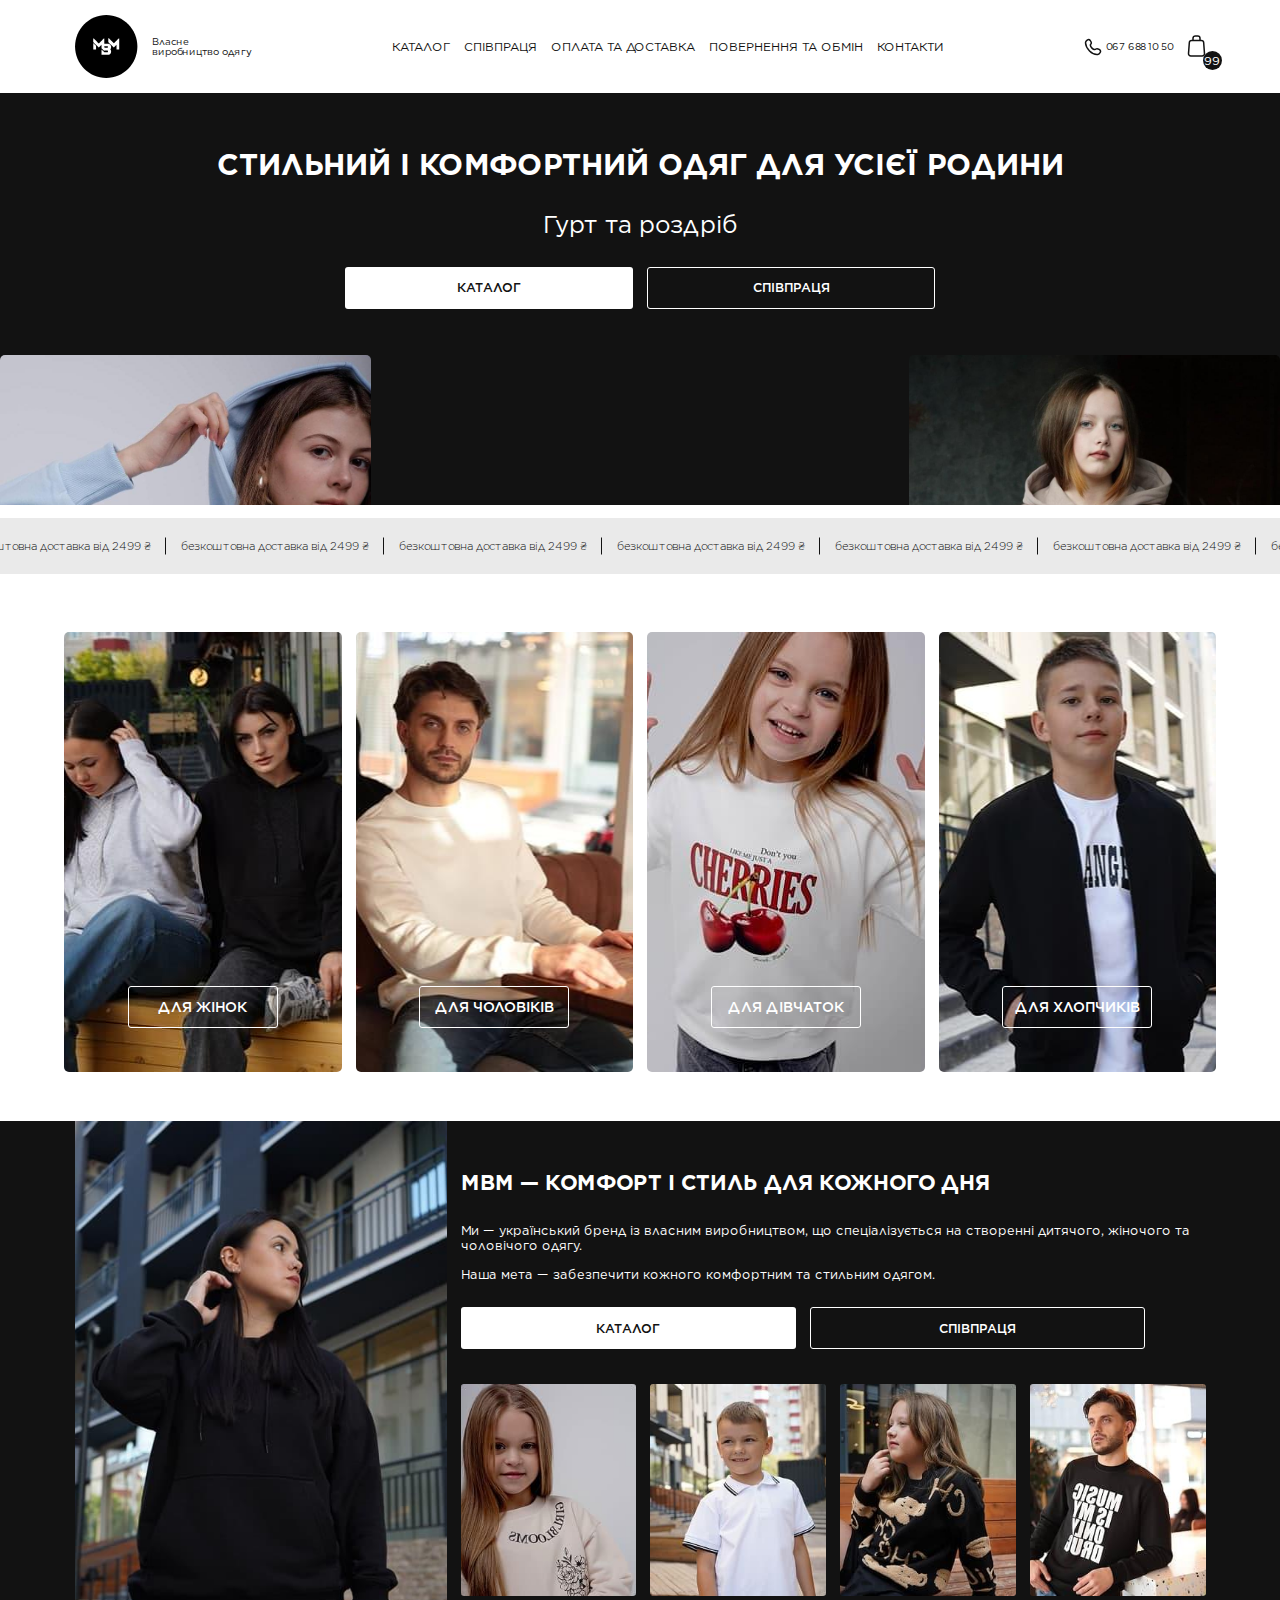
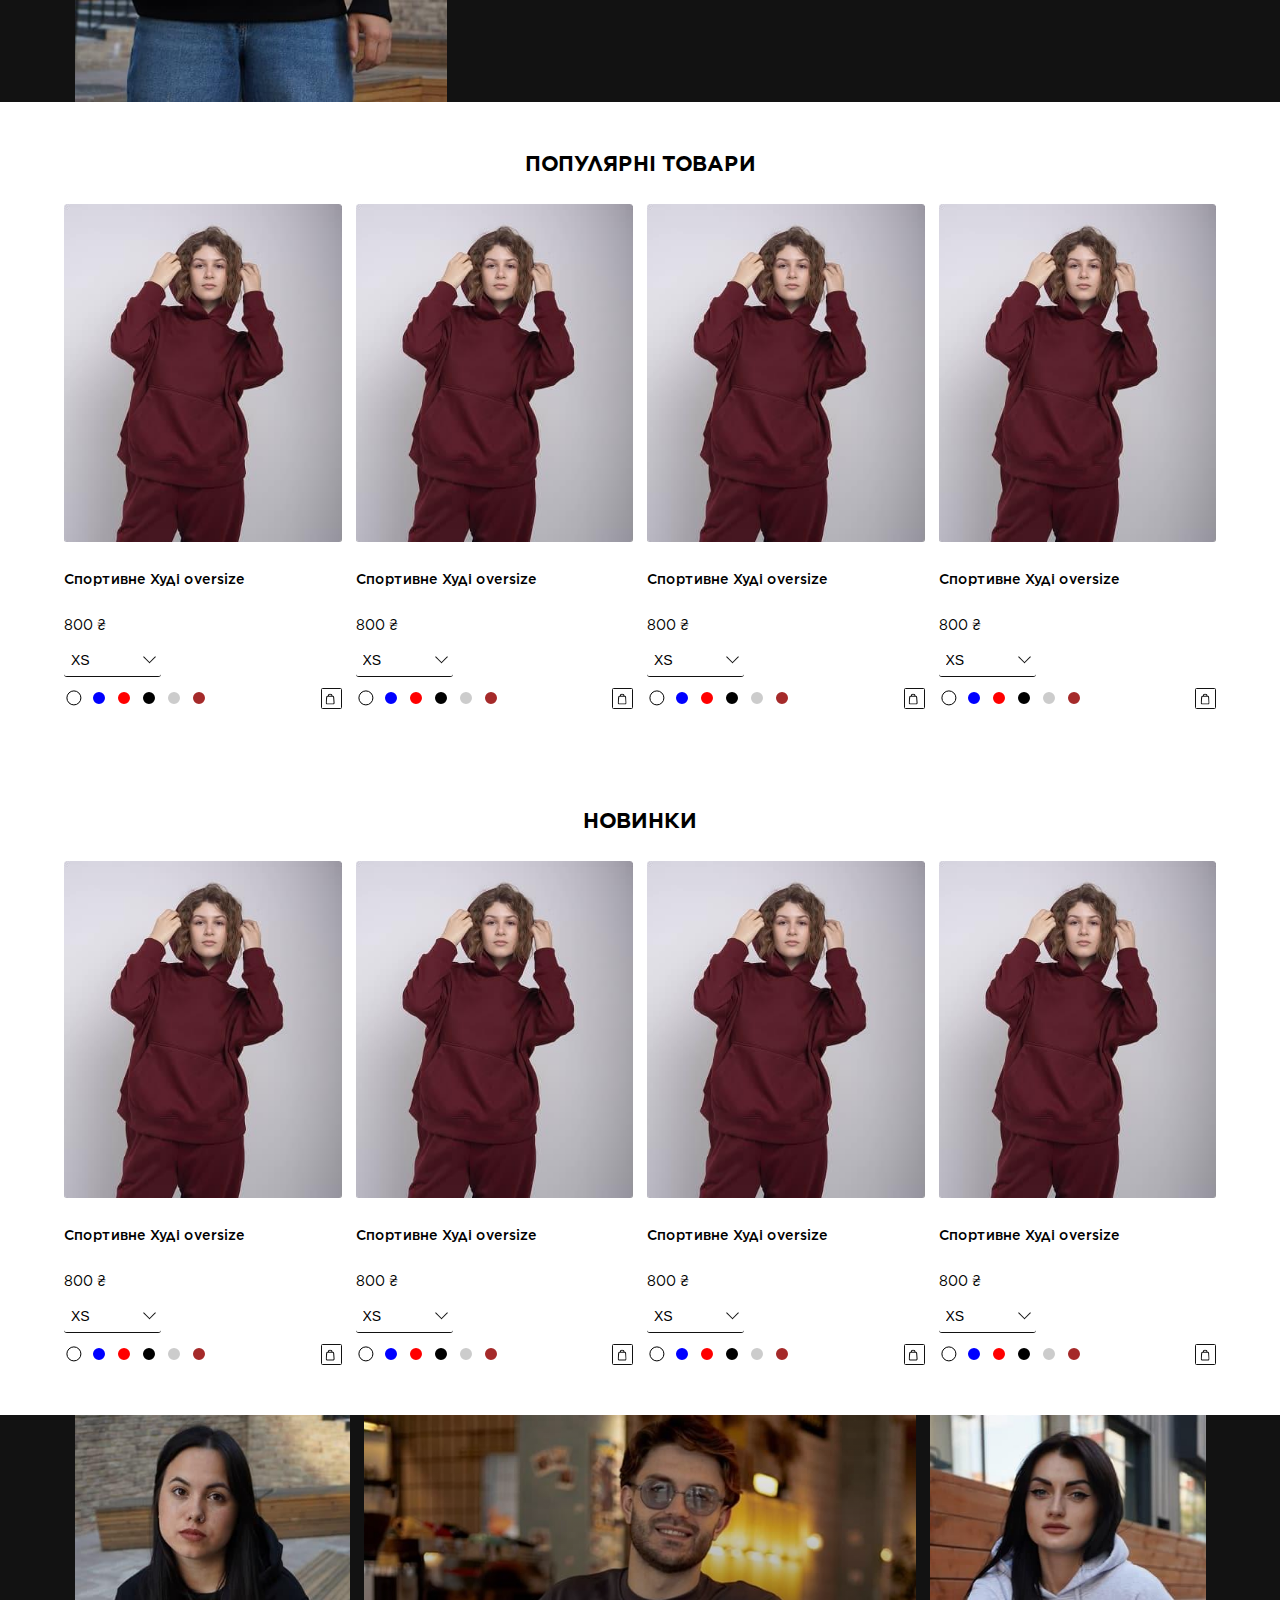
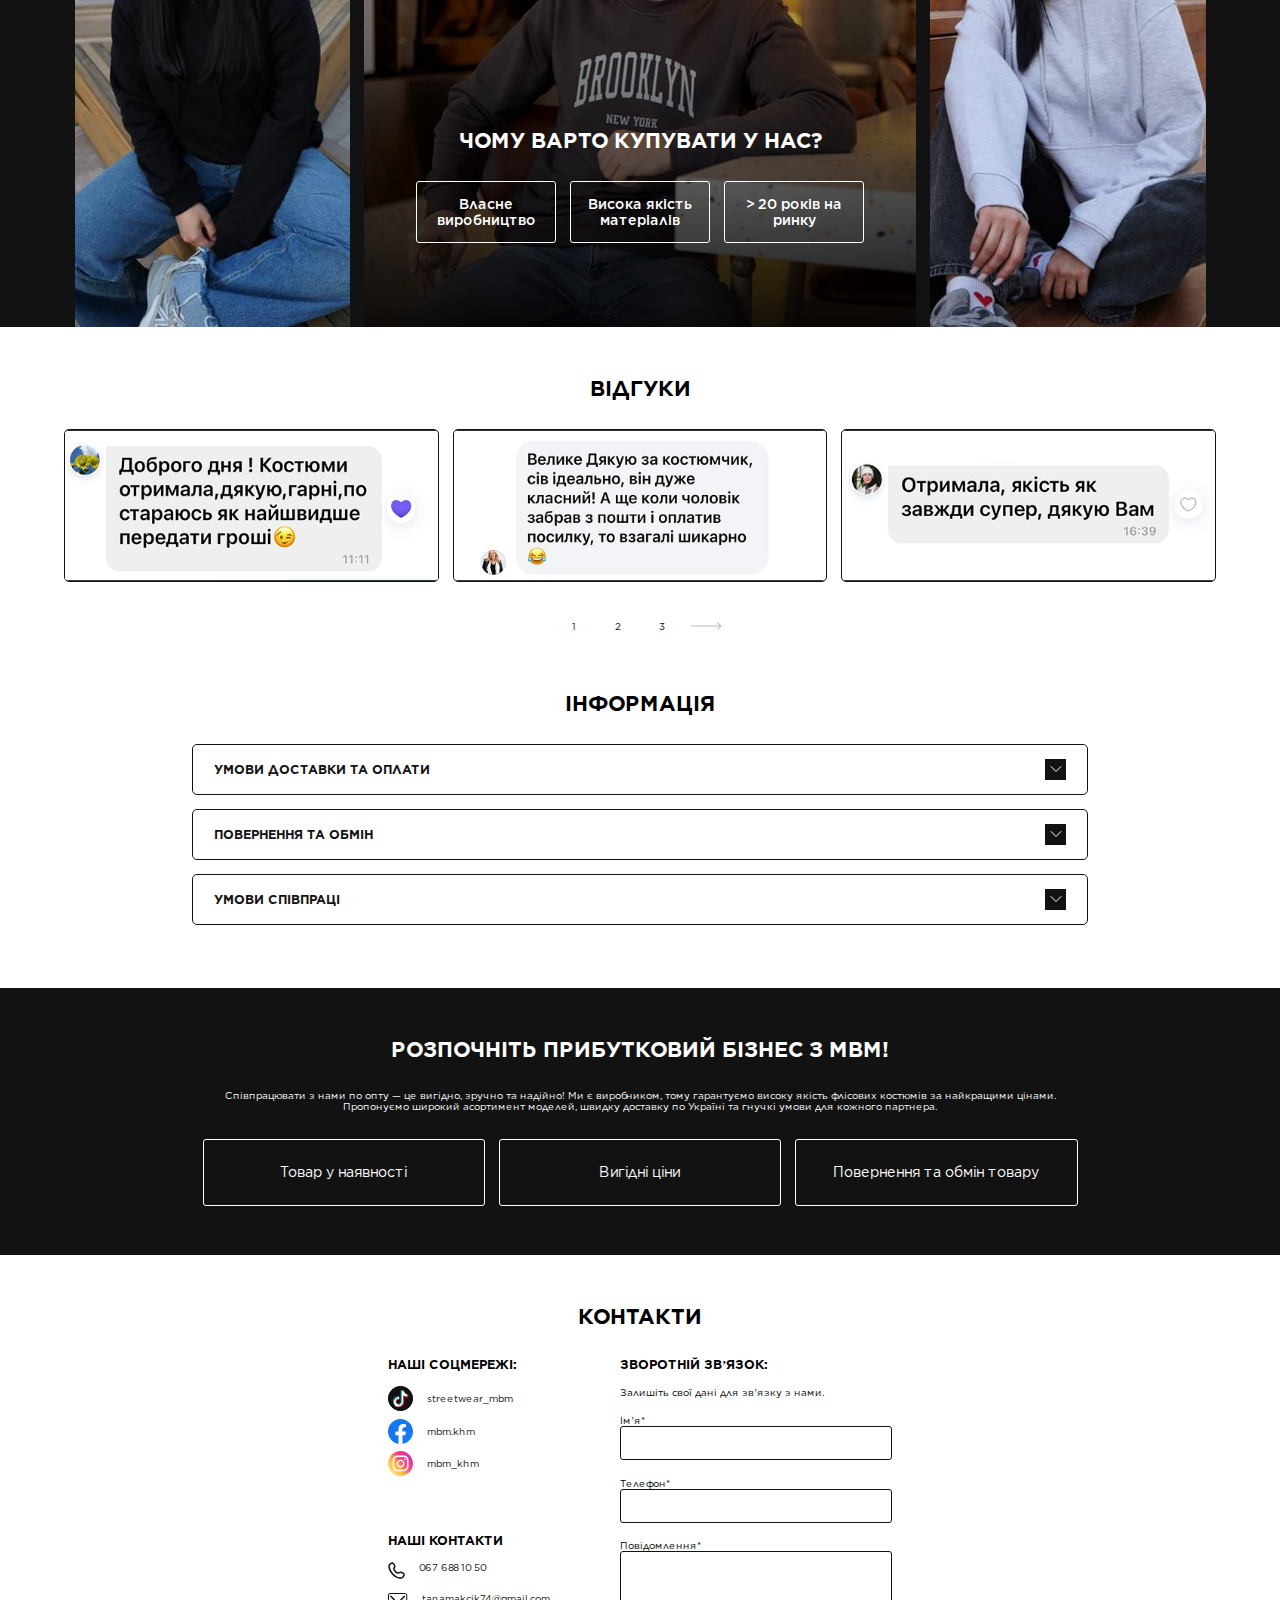
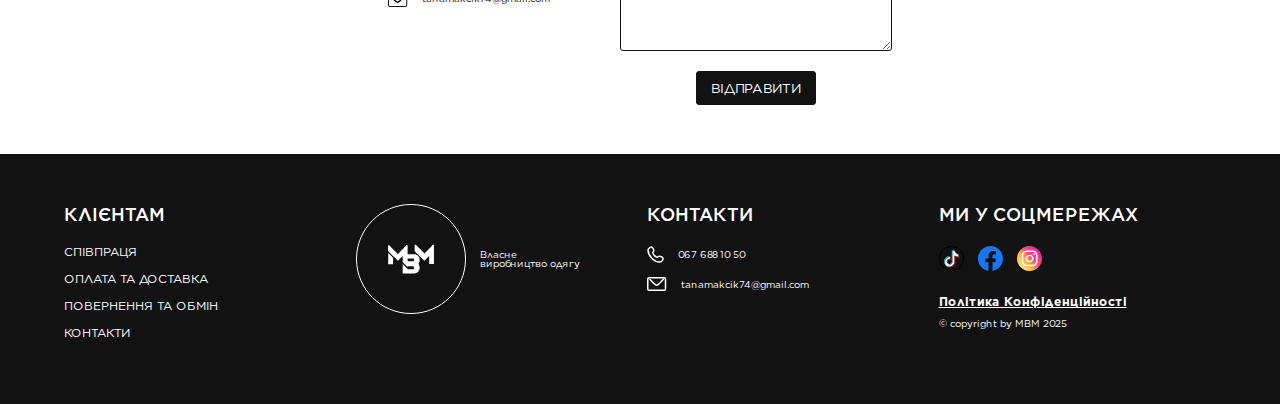
==== commit 46c7a8bb: "ready project" ====
--- a/docs/index.html
+++ b/docs/index.html
@@ -4,13 +4,29 @@
 <path d="M1 15L14.7071 1M15 15L1.29291 1" stroke="#121212" stroke-width="1.5" stroke-linecap="round"/>
 </svg></a><h2>Введіть свої дані і ми з Вами зв'яжемося! </h2><form action="sendcontact.php" method="post"> <div class="name"><label for="name"> </label><input id="name" type="text" name="userName" minlength="3" maxlength="30" placeholder="введіть ваше імʼя*" required="" oninput="this.value = this.value.replace(/[^a-zA-Zа-яА-ЯїЇєЄіІґҐs]/g, '')"></div><div class="phone"><label for="phone"> </label><input class="phoneInput inputMask" type="tel" name="userPhone" placeholder="введіть ваш телефон*" required="" maxlength="13"><span class="error-tel"></span></div><input type="hidden" id="orderWebsiteURL2" name="orderWebsiteURL"><div class="wrapper tac_form_btn"><button class="submit-btn" type="submit">Відправити</button></div></form></div><header> <div class="wrapper flex-between items-center header"><div class="logo"> <a class="flex-between items-center" href="index.html"><picture> <img src="img/logo.svg" alt=""></picture><span>Власне<span>виробництво одягу</span></span></a></div><nav class="nav"> <ul class="menu items-center"><li class="cancel_li"><a class="cancel" href="#"><svg xmlns="http://www.w3.org/2000/svg" width="16" height="16" viewBox="0 0 16 16" fill="none">
 <path d="M1 15L14.7071 1M15 15L1.29291 1" stroke="#121212" stroke-width="1.5" stroke-linecap="round"/>
-</svg></a></li><li> <a href="#catalog">каталог</a></li><li> <a href="#spivpracia_container" data-target="spivpracia">співпраця</a></li><li> <a href="#delivery_container" data-target="delivery">оплата та доставка</a></li><li> <a href="#obmin_container" data-target="obmin">повернення та обмін</a></li><li> <a href="#contacts">контакти</a></li><li class="mobile_contacts"> <a class="items-center" href="tel:+3800676881050"><svg xmlns="http://www.w3.org/2000/svg" width="18" height="18" viewBox="0 0 18 18" fill="none">
+</svg></a></li><li> <a href="catalog.html">каталог</a></li><li> <a href="#spivpracia_container" data-target="spivpracia">співпраця</a></li><li> <a href="#delivery_container" data-target="delivery">оплата та доставка</a></li><li> <a href="#obmin_container" data-target="obmin">повернення та обмін</a></li><li> <a href="#contacts">контакти</a></li><li class="mobile_contacts"> <a class="items-center" href="tel:+3800676881050"><svg xmlns="http://www.w3.org/2000/svg" width="18" height="18" viewBox="0 0 18 18" fill="none">
 <path d="M12 11.1012C10.0042 13.2018 4.91318 8.15653 6.91662 6.04795C8.13985 4.76052 6.75803 3.28923 5.99317 2.20778C4.5577 0.178146 1.40643 2.98034 1.50213 4.76287C1.80394 10.384 7.88462 17.0455 13.7729 16.4645C15.615 16.2827 17.7315 12.956 15.6186 11.7402C14.5621 11.1322 13.1118 9.93099 12 11.1012Z" stroke="" stroke-width="1.5" stroke-linecap="round" stroke-linejoin="round"/>
 </svg>067 688 10 50</a></li></ul></nav><div class="header_contacts flex-between items-center"><div class="burger"> <span class="bord b1"></span><span class="bord b2"></span><span class="bord b3"></span></div><a class="flex-between items-center desctop_contacts" href="tel:+3800676881050"><svg xmlns="http://www.w3.org/2000/svg" width="18" height="18" viewBox="0 0 18 18" fill="none">
 <path d="M12 11.1012C10.0042 13.2018 4.91318 8.15653 6.91662 6.04795C8.13985 4.76052 6.75803 3.28923 5.99317 2.20778C4.5577 0.178146 1.40643 2.98034 1.50213 4.76287C1.80394 10.384 7.88462 17.0455 13.7729 16.4645C15.615 16.2827 17.7315 12.956 15.6186 11.7402C14.5621 11.1322 13.1118 9.93099 12 11.1012Z" stroke="" stroke-width="1.5" stroke-linecap="round" stroke-linejoin="round"/>
-</svg>067 688 10 50</a><a class="cart" href="#"> <svg xmlns="http://www.w3.org/2000/svg" width="19" height="22" viewBox="0 0 19 22" fill="none">
+</svg>067 688 10 50</a><a class="cart" href="basket.html"> <svg xmlns="http://www.w3.org/2000/svg" width="19" height="22" viewBox="0 0 19 22" fill="none">
 <path d="M5.99745 5.44444H4.66909C3.44405 5.44444 2.42728 6.34544 2.33999 7.50834L1.50605 18.6195C1.40951 19.9058 2.48004 21 3.83515 21H15.1648C16.52 21 17.5905 19.9058 17.4939 18.6195L16.66 7.50834C16.5727 6.34544 15.556 5.44444 14.3309 5.44444H13.0025M5.99745 5.44444V3.22222C5.99745 1.99492 7.04288 1 8.33248 1H10.6675C11.9571 1 13.0025 1.99492 13.0025 3.22222V5.44444M5.99745 5.44444H13.0025" stroke="" stroke-width="1.5" stroke-linecap="round" stroke-linejoin="round"/>
-</svg> </a></div></div></header><main> <section class="black_bg main_section"><div class="flex main_container"><h1>Стильний і комфортний одяг для усієї родини</h1><p>Гурт та роздріб</p><div class="flex cta_main"><a class="cta catalog_cta" href="catalog.html">каталог</a><a class="cta black_cta spivpracia_btn" href="#">співпраця</a></div></div><div class="grid grid_main_container"> <div class="slider-images-1"><img src="img/main-bg1.jpg" alt=""><img src="img/main-bg1-2.jpg" alt=""><img src="img/main-bg1-3.jpg" alt=""><img src="img/main-bg1-4.jpg" alt=""><img src="img/main-bg1-5.jpg" alt=""></div><video autoplay loop muted playsinline><source src="video/video_mbm.mp4" type="video/mp4"></video><video autoplay loop muted playsinline><source src="video/video_mbm2.mp4" type="video/mp4"></video><div class="slider-images-2"><img src="img/main-bg2-1.jpg" alt=""><img src="img/main-bg2-2.jpg" alt=""><img src="img/main-bg2-3.jpg" alt=""><img src="img/main-bg2.jpg" alt=""></div></div></section><div class="move-text"> <div class="content-slider pos-r flex"><h3 class="pos-r">безкоштовна доставка від 2499 ₴</h3><h3 class="pos-r">безкоштовна доставка від 2499 ₴</h3><h3 class="pos-r">безкоштовна доставка від 2499 ₴</h3><h3 class="pos-r">безкоштовна доставка від 2499 ₴</h3><h3 class="pos-r">безкоштовна доставка від 2499 ₴</h3><h3 class="pos-r">безкоштовна доставка від 2499 ₴</h3><h3 class="pos-r">безкоштовна доставка від 2499 ₴</h3><h3 class="pos-r">безкоштовна доставка від 2499 ₴</h3></div></div><section class="wrapper container"><div class="grid col-4"><div class="category_block woman"><a class="cta black_cta" href="#">для жінок</a></div><div class="category_block man"><a class="cta black_cta" href="#">для чоловіків</a></div><div class="category_block girl"><a class="cta black_cta" href="#">для дівчаток</a></div><div class="category_block boy"><a class="cta black_cta" href="#">для хлопчиків</a></div></div></section><section class="black_bg"><div class="wrapper grid col-2"><div class="about-img"> <picture> <img src="img/sec-3-bg.jpg" alt="" loading="lazy"></picture></div><div class="about_container container"><h2>МВМ — комфорт і стиль для кожного дня</h2><p>Ми — український бренд із власним виробництвом, що спеціалізується на створенні дитячого, жіночого та чоловічого одягу. </p><p>Наша мета — забезпечити кожного комфортним та стильним одягом.</p><div class="flex"><a class="cta catalog_cta" href="catalog.html">каталог</a><a class="cta black_cta spivpracia_btn" href="#">співпраця</a></div><div class="grid col-4 about-pic"><picture> <img src="img/sec-3-1.jpg" alt="" loading="lazy"></picture><picture> <img src="img/sec-3-2.jpg" alt="" loading="lazy"></picture><picture> <img src="img/sec-3-3.jpg" alt="" loading="lazy"></picture><picture> <img src="img/sec-3-4.jpg" alt="" loading="lazy"></picture></div></div></div></section><section class="advantages_container black_bg"> <div class="wrapper grid col_3_adv"><div class="bg1"> </div><div class="bg2 flex items-center"><div class="dark-mask"></div><h2>Чому варто купувати у нас?</h2><div class="flex items-center"><p class="transparent_cta">Власне виробництво</p><p class="transparent_cta">Висока якість матеріалів</p><p class="transparent_cta">> 20 років на ринку</p></div></div><div class="bg3"></div></div></section><section class="wrapper reviews_container container"><h2>відгуки</h2><div class="grid col-3"><div class="review"> <picture> <img src="img/rev1.png" alt="" loading="lazy"></picture></div><div class="review"> <picture> <img src="img/rev2.png" alt="" loading="lazy"></picture></div><div class="review"> <picture> <img src="img/rev3.png" alt="" loading="lazy"></picture></div></div><div class="pagination flex items-center"><a class="pag-cta flex items-center" href="#">1</a><a class="pag-cta flex items-center" href="#">2</a><a class="pag-cta flex items-center" href="#">3</a><a class="arrow" href="#"> <svg xmlns="http://www.w3.org/2000/svg" width="31" height="8" viewBox="0 0 31 8" fill="none">
+</svg> <span class="circle"> <span class="number">99</span></span></a></div></div></header><main> <section class="black_bg main_section"><div class="flex main_container"><h1>Стильний і комфортний одяг для усієї родини</h1><p>Гурт та роздріб</p><div class="flex cta_main"><a class="cta catalog_cta" href="catalog.html">каталог</a><a class="cta black_cta spivpracia_btn" href="#">співпраця</a></div></div><div class="grid grid_main_container"> <div class="slider-images-1"><img src="img/main-bg1.jpg" alt=""><img src="img/main-bg1-2.jpg" alt=""><img src="img/main-bg1-3.jpg" alt=""><img src="img/main-bg1-4.jpg" alt=""><img src="img/main-bg1-5.jpg" alt=""></div><video autoplay loop muted playsinline><source src="video/video_mbm.mp4" type="video/mp4"></video><video autoplay loop muted playsinline><source src="video/video_mbm2.mp4" type="video/mp4"></video><div class="slider-images-2"><img src="img/main-bg2-1.jpg" alt=""><img src="img/main-bg2-2.jpg" alt=""><img src="img/main-bg2-3.jpg" alt=""><img src="img/main-bg2.jpg" alt=""></div></div></section><div class="move-text"> <div class="content-slider pos-r flex"><h3 class="pos-r">безкоштовна доставка від 2499 ₴</h3><h3 class="pos-r">безкоштовна доставка від 2499 ₴</h3><h3 class="pos-r">безкоштовна доставка від 2499 ₴</h3><h3 class="pos-r">безкоштовна доставка від 2499 ₴</h3><h3 class="pos-r">безкоштовна доставка від 2499 ₴</h3><h3 class="pos-r">безкоштовна доставка від 2499 ₴</h3><h3 class="pos-r">безкоштовна доставка від 2499 ₴</h3><h3 class="pos-r">безкоштовна доставка від 2499 ₴</h3></div></div><section class="wrapper container"><div class="grid col-4"><div class="category_block woman"><a class="cta black_cta" href="#">для жінок</a></div><div class="category_block man"><a class="cta black_cta" href="#">для чоловіків</a></div><div class="category_block girl"><a class="cta black_cta" href="#">для дівчаток</a></div><div class="category_block boy"><a class="cta black_cta" href="#">для хлопчиків</a></div></div></section><section class="black_bg"><div class="wrapper grid col-2"><div class="about-img"> <picture> <img src="img/sec-3-bg.jpg" alt="" loading="lazy"></picture></div><div class="about_container container"><h2>МВМ — комфорт і стиль для кожного дня</h2><p>Ми — український бренд із власним виробництвом, що спеціалізується на створенні дитячого, жіночого та чоловічого одягу. </p><p>Наша мета — забезпечити кожного комфортним та стильним одягом.</p><div class="flex"><a class="cta catalog_cta" href="catalog.html">каталог</a><a class="cta black_cta spivpracia_btn" href="#">співпраця</a></div><div class="grid col-4 about-pic"><picture> <img src="img/sec-3-1.jpg" alt="" loading="lazy"></picture><picture> <img src="img/sec-3-2.jpg" alt="" loading="lazy"></picture><picture> <img src="img/sec-3-3.jpg" alt="" loading="lazy"></picture><picture> <img src="img/sec-3-4.jpg" alt="" loading="lazy"></picture></div></div></div></section><section class="same_product container wrapper"><h2>популярні товари</h2><div class="grid col-4 catalog_container"><figure class="card"> <figcaption><a class="mask-card" href="product.html"></a><picture> <img src="img/card2.jpg" alt="" loading="lazy"></picture><h2>Спортивне Худі oversize </h2><p class="price">800 ₴</p><form action="#"> <div class="size"> <label><select name="size"> <option value="">XS</option><option value="">S</option><option value="">M</option><option value="">L</option></select></label></div><div class="flex-between items-center"><div class="color flex items-center"><label><input type="radio" name="color" value="#fff"><span></span></label><label><input type="radio" name="color" value="blue"><span></span></label><label><input type="radio" name="color" value="red"><span></span></label><label><input type="radio" name="color" value="#000"><span></span></label><label><input type="radio" name="color" value="#ccc"><span></span></label><label><input type="radio" name="color" value="brown"><span></span></label></div><button class="flex"> <span>в кошик</span><svg xmlns="http://www.w3.org/2000/svg" width="13rem" height="16rem" viewBox="0 0 13 16" fill="none">
+<path d="M4.14821 4.11111H3.21837C2.36083 4.11111 1.64909 4.74181 1.588 5.55584L1.00424 13.3336C0.936654 14.2341 1.68602 15 2.63461 15H10.5654C11.514 15 12.2633 14.2341 12.1958 13.3336L11.612 5.55584C11.5509 4.74181 10.8392 4.11111 9.98163 4.11111H9.05178M4.14821 4.11111V2.55556C4.14821 1.69645 4.88002 1 5.78274 1H7.41726C8.31998 1 9.05178 1.69645 9.05178 2.55556V4.11111M4.14821 4.11111H9.05178" stroke="" stroke-width="1.5" stroke-linecap="round" stroke-linejoin="round"/>
+</svg></button></div></form></figcaption></figure><figure class="card"> <figcaption><a class="mask-card" href="product.html"></a><picture> <img src="img/card2.jpg" alt="" loading="lazy"></picture><h2>Спортивне Худі oversize </h2><p class="price">800 ₴</p><form action="#"> <div class="size"> <label><select name="size"> <option value="">XS</option><option value="">S</option><option value="">M</option><option value="">L</option></select></label></div><div class="flex-between items-center"><div class="color flex items-center"><label><input type="radio" name="color" value="#fff"><span></span></label><label><input type="radio" name="color" value="blue"><span></span></label><label><input type="radio" name="color" value="red"><span></span></label><label><input type="radio" name="color" value="#000"><span></span></label><label><input type="radio" name="color" value="#ccc"><span></span></label><label><input type="radio" name="color" value="brown"><span></span></label></div><button class="flex"> <span>в кошик</span><svg xmlns="http://www.w3.org/2000/svg" width="13rem" height="16rem" viewBox="0 0 13 16" fill="none">
+<path d="M4.14821 4.11111H3.21837C2.36083 4.11111 1.64909 4.74181 1.588 5.55584L1.00424 13.3336C0.936654 14.2341 1.68602 15 2.63461 15H10.5654C11.514 15 12.2633 14.2341 12.1958 13.3336L11.612 5.55584C11.5509 4.74181 10.8392 4.11111 9.98163 4.11111H9.05178M4.14821 4.11111V2.55556C4.14821 1.69645 4.88002 1 5.78274 1H7.41726C8.31998 1 9.05178 1.69645 9.05178 2.55556V4.11111M4.14821 4.11111H9.05178" stroke="" stroke-width="1.5" stroke-linecap="round" stroke-linejoin="round"/>
+</svg></button></div></form></figcaption></figure><figure class="card"> <figcaption><a class="mask-card" href="product.html"></a><picture> <img src="img/card2.jpg" alt="" loading="lazy"></picture><h2>Спортивне Худі oversize </h2><p class="price">800 ₴</p><form action="#"> <div class="size"> <label><select name="size"> <option value="">XS</option><option value="">S</option><option value="">M</option><option value="">L</option></select></label></div><div class="flex-between items-center"><div class="color flex items-center"><label><input type="radio" name="color" value="#fff"><span></span></label><label><input type="radio" name="color" value="blue"><span></span></label><label><input type="radio" name="color" value="red"><span></span></label><label><input type="radio" name="color" value="#000"><span></span></label><label><input type="radio" name="color" value="#ccc"><span></span></label><label><input type="radio" name="color" value="brown"><span></span></label></div><button class="flex"> <span>в кошик</span><svg xmlns="http://www.w3.org/2000/svg" width="13rem" height="16rem" viewBox="0 0 13 16" fill="none">
+<path d="M4.14821 4.11111H3.21837C2.36083 4.11111 1.64909 4.74181 1.588 5.55584L1.00424 13.3336C0.936654 14.2341 1.68602 15 2.63461 15H10.5654C11.514 15 12.2633 14.2341 12.1958 13.3336L11.612 5.55584C11.5509 4.74181 10.8392 4.11111 9.98163 4.11111H9.05178M4.14821 4.11111V2.55556C4.14821 1.69645 4.88002 1 5.78274 1H7.41726C8.31998 1 9.05178 1.69645 9.05178 2.55556V4.11111M4.14821 4.11111H9.05178" stroke="" stroke-width="1.5" stroke-linecap="round" stroke-linejoin="round"/>
+</svg></button></div></form></figcaption></figure><figure class="card"> <figcaption><a class="mask-card" href="product.html"></a><picture> <img src="img/card2.jpg" alt="" loading="lazy"></picture><h2>Спортивне Худі oversize </h2><p class="price">800 ₴</p><form action="#"> <div class="size"> <label><select name="size"> <option value="">XS</option><option value="">S</option><option value="">M</option><option value="">L</option></select></label></div><div class="flex-between items-center"><div class="color flex items-center"><label><input type="radio" name="color" value="#fff"><span></span></label><label><input type="radio" name="color" value="blue"><span></span></label><label><input type="radio" name="color" value="red"><span></span></label><label><input type="radio" name="color" value="#000"><span></span></label><label><input type="radio" name="color" value="#ccc"><span></span></label><label><input type="radio" name="color" value="brown"><span></span></label></div><button class="flex"> <span>в кошик</span><svg xmlns="http://www.w3.org/2000/svg" width="13rem" height="16rem" viewBox="0 0 13 16" fill="none">
+<path d="M4.14821 4.11111H3.21837C2.36083 4.11111 1.64909 4.74181 1.588 5.55584L1.00424 13.3336C0.936654 14.2341 1.68602 15 2.63461 15H10.5654C11.514 15 12.2633 14.2341 12.1958 13.3336L11.612 5.55584C11.5509 4.74181 10.8392 4.11111 9.98163 4.11111H9.05178M4.14821 4.11111V2.55556C4.14821 1.69645 4.88002 1 5.78274 1H7.41726C8.31998 1 9.05178 1.69645 9.05178 2.55556V4.11111M4.14821 4.11111H9.05178" stroke="" stroke-width="1.5" stroke-linecap="round" stroke-linejoin="round"/>
+</svg></button></div></form></figcaption></figure></div></section><section class="same_product container wrapper"><h2>Новинки</h2><div class="grid col-4 catalog_container"><figure class="card"> <figcaption><a class="mask-card" href="product.html"></a><picture> <img src="img/card2.jpg" alt="" loading="lazy"></picture><h2>Спортивне Худі oversize </h2><p class="price">800 ₴</p><form action="#"> <div class="size"> <label><select name="size"> <option value="">XS</option><option value="">S</option><option value="">M</option><option value="">L</option></select></label></div><div class="flex-between items-center"><div class="color flex items-center"><label><input type="radio" name="color" value="#fff"><span></span></label><label><input type="radio" name="color" value="blue"><span></span></label><label><input type="radio" name="color" value="red"><span></span></label><label><input type="radio" name="color" value="#000"><span></span></label><label><input type="radio" name="color" value="#ccc"><span></span></label><label><input type="radio" name="color" value="brown"><span></span></label></div><button class="flex"> <span>в кошик</span><svg xmlns="http://www.w3.org/2000/svg" width="13rem" height="16rem" viewBox="0 0 13 16" fill="none">
+<path d="M4.14821 4.11111H3.21837C2.36083 4.11111 1.64909 4.74181 1.588 5.55584L1.00424 13.3336C0.936654 14.2341 1.68602 15 2.63461 15H10.5654C11.514 15 12.2633 14.2341 12.1958 13.3336L11.612 5.55584C11.5509 4.74181 10.8392 4.11111 9.98163 4.11111H9.05178M4.14821 4.11111V2.55556C4.14821 1.69645 4.88002 1 5.78274 1H7.41726C8.31998 1 9.05178 1.69645 9.05178 2.55556V4.11111M4.14821 4.11111H9.05178" stroke="" stroke-width="1.5" stroke-linecap="round" stroke-linejoin="round"/>
+</svg></button></div></form></figcaption></figure><figure class="card"> <figcaption><a class="mask-card" href="product.html"></a><picture> <img src="img/card2.jpg" alt="" loading="lazy"></picture><h2>Спортивне Худі oversize </h2><p class="price">800 ₴</p><form action="#"> <div class="size"> <label><select name="size"> <option value="">XS</option><option value="">S</option><option value="">M</option><option value="">L</option></select></label></div><div class="flex-between items-center"><div class="color flex items-center"><label><input type="radio" name="color" value="#fff"><span></span></label><label><input type="radio" name="color" value="blue"><span></span></label><label><input type="radio" name="color" value="red"><span></span></label><label><input type="radio" name="color" value="#000"><span></span></label><label><input type="radio" name="color" value="#ccc"><span></span></label><label><input type="radio" name="color" value="brown"><span></span></label></div><button class="flex"> <span>в кошик</span><svg xmlns="http://www.w3.org/2000/svg" width="13rem" height="16rem" viewBox="0 0 13 16" fill="none">
+<path d="M4.14821 4.11111H3.21837C2.36083 4.11111 1.64909 4.74181 1.588 5.55584L1.00424 13.3336C0.936654 14.2341 1.68602 15 2.63461 15H10.5654C11.514 15 12.2633 14.2341 12.1958 13.3336L11.612 5.55584C11.5509 4.74181 10.8392 4.11111 9.98163 4.11111H9.05178M4.14821 4.11111V2.55556C4.14821 1.69645 4.88002 1 5.78274 1H7.41726C8.31998 1 9.05178 1.69645 9.05178 2.55556V4.11111M4.14821 4.11111H9.05178" stroke="" stroke-width="1.5" stroke-linecap="round" stroke-linejoin="round"/>
+</svg></button></div></form></figcaption></figure><figure class="card"> <figcaption><a class="mask-card" href="product.html"></a><picture> <img src="img/card2.jpg" alt="" loading="lazy"></picture><h2>Спортивне Худі oversize </h2><p class="price">800 ₴</p><form action="#"> <div class="size"> <label><select name="size"> <option value="">XS</option><option value="">S</option><option value="">M</option><option value="">L</option></select></label></div><div class="flex-between items-center"><div class="color flex items-center"><label><input type="radio" name="color" value="#fff"><span></span></label><label><input type="radio" name="color" value="blue"><span></span></label><label><input type="radio" name="color" value="red"><span></span></label><label><input type="radio" name="color" value="#000"><span></span></label><label><input type="radio" name="color" value="#ccc"><span></span></label><label><input type="radio" name="color" value="brown"><span></span></label></div><button class="flex"> <span>в кошик</span><svg xmlns="http://www.w3.org/2000/svg" width="13rem" height="16rem" viewBox="0 0 13 16" fill="none">
+<path d="M4.14821 4.11111H3.21837C2.36083 4.11111 1.64909 4.74181 1.588 5.55584L1.00424 13.3336C0.936654 14.2341 1.68602 15 2.63461 15H10.5654C11.514 15 12.2633 14.2341 12.1958 13.3336L11.612 5.55584C11.5509 4.74181 10.8392 4.11111 9.98163 4.11111H9.05178M4.14821 4.11111V2.55556C4.14821 1.69645 4.88002 1 5.78274 1H7.41726C8.31998 1 9.05178 1.69645 9.05178 2.55556V4.11111M4.14821 4.11111H9.05178" stroke="" stroke-width="1.5" stroke-linecap="round" stroke-linejoin="round"/>
+</svg></button></div></form></figcaption></figure><figure class="card"> <figcaption><a class="mask-card" href="product.html"></a><picture> <img src="img/card2.jpg" alt="" loading="lazy"></picture><h2>Спортивне Худі oversize </h2><p class="price">800 ₴</p><form action="#"> <div class="size"> <label><select name="size"> <option value="">XS</option><option value="">S</option><option value="">M</option><option value="">L</option></select></label></div><div class="flex-between items-center"><div class="color flex items-center"><label><input type="radio" name="color" value="#fff"><span></span></label><label><input type="radio" name="color" value="blue"><span></span></label><label><input type="radio" name="color" value="red"><span></span></label><label><input type="radio" name="color" value="#000"><span></span></label><label><input type="radio" name="color" value="#ccc"><span></span></label><label><input type="radio" name="color" value="brown"><span></span></label></div><button class="flex"> <span>в кошик</span><svg xmlns="http://www.w3.org/2000/svg" width="13rem" height="16rem" viewBox="0 0 13 16" fill="none">
+<path d="M4.14821 4.11111H3.21837C2.36083 4.11111 1.64909 4.74181 1.588 5.55584L1.00424 13.3336C0.936654 14.2341 1.68602 15 2.63461 15H10.5654C11.514 15 12.2633 14.2341 12.1958 13.3336L11.612 5.55584C11.5509 4.74181 10.8392 4.11111 9.98163 4.11111H9.05178M4.14821 4.11111V2.55556C4.14821 1.69645 4.88002 1 5.78274 1H7.41726C8.31998 1 9.05178 1.69645 9.05178 2.55556V4.11111M4.14821 4.11111H9.05178" stroke="" stroke-width="1.5" stroke-linecap="round" stroke-linejoin="round"/>
+</svg></button></div></form></figcaption></figure></div></section><section class="advantages_container black_bg"> <div class="wrapper grid col_3_adv"><div class="bg1"> </div><div class="bg2 flex items-center"><div class="dark-mask"></div><h2>Чому варто купувати у нас?</h2><div class="flex items-center"><p class="transparent_cta">Власне виробництво</p><p class="transparent_cta">Висока якість матеріалів</p><p class="transparent_cta">> 20 років на ринку</p></div></div><div class="bg3"></div></div></section><section class="wrapper reviews_container container"><h2>відгуки</h2><div class="grid col-3"><div class="review"> <picture> <img src="img/rev1.png" alt="" loading="lazy"></picture></div><div class="review"> <picture> <img src="img/rev2.png" alt="" loading="lazy"></picture></div><div class="review"> <picture> <img src="img/rev3.png" alt="" loading="lazy"></picture></div></div><div class="pagination flex items-center"><a class="pag-cta flex items-center" href="#">1</a><a class="pag-cta flex items-center" href="#">2</a><a class="pag-cta flex items-center" href="#">3</a><a class="arrow" href="#"> <svg xmlns="http://www.w3.org/2000/svg" width="31" height="8" viewBox="0 0 31 8" fill="none">
 <path d="M30.3536 4.35355C30.5488 4.15829 30.5488 3.84171 30.3536 3.64644L27.1716 0.464464C26.9763 0.269202 26.6597 0.269202 26.4645 0.464464C26.2692 0.659726 26.2692 0.976308 26.4645 1.17157L29.2929 4L26.4645 6.82842C26.2692 7.02369 26.2692 7.34027 26.4645 7.53553C26.6597 7.73079 26.9763 7.73079 27.1716 7.53553L30.3536 4.35355ZM4.37114e-08 4.5L30 4.5L30 3.5L-4.37114e-08 3.5L4.37114e-08 4.5Z" fill="#B9B9B9"/>
 </svg></a></div></section><section class="info_container wrapper container"><h2>інформація</h2><div class="description-info"> <div class="info-item" id="delivery_container"><a class="readmore flex-between items-center" href="#"><span>умови доставки та оплати </span><span class="svg_btn"> <svg xmlns="http://www.w3.org/2000/svg" width="12" height="7" viewBox="0 0 12 7" fill="none">
 <path d="M1 1L6 6L11 1" stroke="white" stroke-linecap="round"/>
--- a/docs/css/styles.css
+++ b/docs/css/styles.css
@@ -1 +1 @@
-@font-face{font-family:Gotham;src:url(../fonts/Gotham-Book.woff2) format("woff2"),url(../fonts/Gotham-Book.woff) format("woff"),url(../fonts/Gotham-Book.ttf) format("truetype");font-weight:400;font-style:normal;font-display:swap}@font-face{font-family:Gotham;src:url(../fonts/Gotham-Bold.woff2) format("woff2"),url(../fonts/Gotham-Bold.woff) format("woff"),url(../fonts/Gotham-Bold.ttf) format("truetype");font-weight:700;font-style:normal;font-display:swap}@font-face{font-family:Gotham;src:url(../fonts/Gotham-Black.woff2) format("woff2"),url(../fonts/Gotham-Black.woff) format("woff"),url(../fonts/Gotham-Black.ttf) format("truetype");font-weight:900;font-style:normal;font-display:swap}@font-face{font-family:Gotham;src:url(../fonts/Gotham-Light.woff2) format("woff2"),url(../fonts/Gotham-Light.woff) format("woff"),url(../fonts/Gotham-Light.ttf) format("truetype");font-weight:300;font-style:normal;font-display:swap}@font-face{font-family:Gotham;src:url(../fonts/Gotham-Medium.woff2) format("woff2"),url(../fonts/Gotham-Medium.woff) format("woff"),url(../fonts/Gotham-Medium.ttf) format("truetype");font-weight:500;font-style:normal;font-display:swap}.product_container>.grid{gap:10rem}.product_container h1{padding-bottom:30rem;text-transform:uppercase}.product_container .price{padding:0;font-size:32rem;font-weight:700;text-transform:uppercase}.product_container .spivpracia_product_btn{color:#121212}.price_block{margin-bottom:30rem}.price_rozdrib{color:#cababa;text-decoration:line-through}.img-block{display:grid;grid-template-columns:120rem 73%;grid-column-gap:20rem;width:100%;height:100%;overflow:hidden}.img-block img{width:100%;height:100%;-o-object-fit:cover;object-fit:cover;border-radius:5px}.small-img{position:relative;max-height:500rem;display:grid;row-gap:5rem;grid-template-rows:1fr}.carousel-card{display:grid;row-gap:5rem;grid-template-rows:1fr 1fr;-webkit-transition:all .5s aese;-o-transition:all .5s aese;transition:all .5s aese}.small-img-parent{width:100%;min-width:100rem;min-height:170rem}.small-img-parent img{-o-object-fit:cover;object-fit:cover}.product_btn_change{padding-bottom:28rem}.toggle-btn{color:#cababa;font-size:18rem;font-weight:700;text-transform:uppercase}.toggle-btn:hover{color:#121212;text-decoration-line:underline}.active_product{display:block;color:#121212;text-decoration-line:underline}.none_product{display:none}.description_product_one,.description_product_opt{font-size:18rem;font-weight:500}.description_product_one p,.description_product_opt p{padding-bottom:18rem}.color_container{padding-bottom:27rem}.card_size_btn label input{padding:13px;min-width:70px;height:40px;border-radius:3px;border:1px solid #b9b9b9}.card_size_btn label span{font-size:18rem}.opt_size{width:70%}.same_product .cta_main{padding:70rem 0}@media screen and (min-width:500px){.img-block{grid-template-columns:1.2fr 4fr}}@media screen and (min-width:768px){.product_container>.grid{grid-template-columns:1fr 1fr;gap:50rem}.img-block{grid-template-columns:30% 70%}}@media screen and (min-width:1000px){.img-block{display:grid;-webkit-column-gap:20rem;-moz-column-gap:20rem;column-gap:20rem;grid-template-columns:1fr 1fr}}@media screen and (min-width:1024px){.img-block{grid-template-columns:170rem 4fr}}*{margin:0;padding:0;-webkit-box-sizing:border-box;box-sizing:border-box}html{font-size:.7px;scroll-behavior:smooth}body{font-size:14rem;font-weight:400;font-family:Gotham}ul{list-style:none}a{-webkit-transition:all .5s ease;-o-transition:all .5s ease;transition:all .5s ease;text-decoration:none}h2{padding-bottom:40rem;text-align:center;font-size:30rem;font-weight:700;text-transform:uppercase}input,textarea{-webkit-appearance:none;-moz-appearance:none;appearance:none;width:100%;outline:0}textarea{min-height:100px;max-height:250px;resize:vertical}input[type=tel],input[type=text],textarea{padding:12rem 10rem;border-radius:3px;border:1px solid #121212}.wrapper{width:95%;margin:0 auto;padding:0 15rem}.pos-r{position:relative}.flex{display:-webkit-box;display:-ms-flexbox;display:flex;gap:20rem}.flex-between{display:-webkit-box;display:-ms-flexbox;display:flex;gap:20rem;-webkit-box-pack:justify;-ms-flex-pack:justify;justify-content:space-between}.grid{display:grid;gap:20rem}.items-center{-webkit-box-align:center;-ms-flex-align:center;align-items:center}img,video{width:100%;height:100%;-o-object-fit:cover;object-fit:cover;-o-object-position:center;object-position:center}.black_bg{color:#fff;background-color:#121212}.cta{display:-webkit-box;display:-ms-flexbox;display:flex;-webkit-box-align:center;-ms-flex-align:center;align-items:center;-webkit-box-pack:center;-ms-flex-pack:center;justify-content:center;width:90%;padding:19rem 60rem;border-radius:3px;text-align:center;font-size:18rem;font-weight:500;line-height:normal;text-transform:uppercase;-webkit-transition:all .5 ease;-o-transition:all .5 ease;transition:all .5 ease}.cta:hover{-webkit-transform:scale(1.05);-ms-transform:scale(1.05);transform:scale(1.05)}.order_container{display:none}header{padding:15px 0;-webkit-box-shadow:0 0 0 1px rgba(0,0,0,.1);box-shadow:0 0 0 1px rgba(0,0,0,.1)}.logo a{color:#121212;font-size:14rem;line-height:1em}.logo a picture{display:inline-block;width:90rem;height:90rem}.logo a img{width:100%;height:100%;-o-object-fit:contain;object-fit:contain}.logo a span{display:block}.desctop_contacts{display:none}.nav{position:fixed;top:0;left:-100%;width:70vw;height:100vh;padding:20px;z-index:3;background-color:#fff;-webkit-transition:all .5s ease;-o-transition:all .5s ease;transition:all .5s ease}.menu{color:#121212;text-transform:uppercase}.menu li{padding-bottom:10px}.menu a{position:relative;display:block;line-height:2em;color:#121212}.menu a::before{content:"";position:absolute;left:0;bottom:0;width:0;height:1px;background-color:#121212;-webkit-transition:all .5s ease;-o-transition:all .5s ease;transition:all .5s ease}.menu a:hover{text-shadow:0 0 1px}.menu a:hover::before{width:100%}.mobile_contacts a{display:-webkit-box;display:-ms-flexbox;display:flex;-webkit-box-pack:start;-ms-flex-pack:start;justify-content:flex-start}.header_contacts a,.mobile_contacts a{gap:5rem;color:#121212;-webkit-transition:all .5 ease;-o-transition:all .5 ease;transition:all .5 ease}.header_contacts a:hover,.mobile_contacts a:hover{-webkit-transform:scale(1.1);-ms-transform:scale(1.1);transform:scale(1.1)}.header_contacts svg path,.mobile_contacts svg path{stroke:#121212}.dark-bgc,.dark-bgc-succes{display:none;position:fixed;top:0;left:0;width:100%;height:100%;background-color:rgba(0,0,0,.5);-webkit-backdrop-filter:blur(2px);backdrop-filter:blur(2px);z-index:3}.header{position:relative}.burger{width:50px;height:100%;cursor:pointer}.bord{display:block;margin:4px;width:30px;height:5px;border-radius:2px;background-color:#121212;-webkit-transition:all 1s ease;-o-transition:all 1s ease;transition:all 1s ease}.burger:hover>.b1{-webkit-transform:translateX(20px);-ms-transform:translateX(20px);transform:translateX(20px)}.burger:hover>.b2{-webkit-transform:translateX(10px);-ms-transform:translateX(10px);transform:translateX(10px)}.b1{width:20px}.b2{width:30px}.b3{width:40px;top:10px}a.cancel{position:absolute;top:10px;right:10px;cursor:pointer}.card figcaption{position:relative}.card picture{display:block;width:100%;overflow:hidden;border-radius:3px}.card picture img{height:100%;border-radius:3px;-webkit-transition:all .5s ease;-o-transition:all .5s ease;transition:all .5s ease}.card form{position:relative;z-index:4}.card h2{display:-webkit-box;display:-ms-flexbox;display:flex;-webkit-box-align:center;-ms-flex-align:center;align-items:center;text-align:left;min-height:43px;padding:10rem 0 15rem;font-size:16rem;font-weight:500;text-transform:none}.card button{gap:0;-webkit-box-pack:end;-ms-flex-pack:end;justify-content:flex-end;position:relative;width:30rem;height:30rem;border:1px solid #121212;border-radius:1.5px;background-color:rgba(0,0,0,0);overflow:hidden;-webkit-transition:all .5s ease;-o-transition:all .5s ease;transition:all .5s ease;cursor:pointer}.card button svg{-webkit-transform:translate(-60%,40%);-ms-transform:translate(-60%,40%);transform:translate(-60%,40%)}.card button svg path{stroke:#121212}.card button span{display:block;position:absolute;width:0;top:50%;left:0;white-space:nowrap;color:rgba(0,0,0,0);-webkit-transform:translateY(-50%);-ms-transform:translateY(-50%);transform:translateY(-50%)}.card button:hover{color:#fff;background-color:#121212}.card button:hover svg path{stroke:#fff}.card select{-webkit-appearance:none;-moz-appearance:none;appearance:none;font-size:14px;width:55%;border:none;border-bottom:1px solid #121212;background-color:rgba(0,0,0,0);outline:0}.card select option{padding:0 10rem}.mask-card{position:absolute;top:0;left:0;width:100%;height:100%;z-index:1}.mask-card:hover~picture>img{-webkit-transform:scale(1.05);-ms-transform:scale(1.05);transform:scale(1.05)}.color{row-gap:0;-webkit-column-gap:5px;-moz-column-gap:5px;column-gap:5px;-ms-flex-wrap:wrap;flex-wrap:wrap;max-width:30vw}.color label{position:relative}.color span{display:block;position:absolute;top:0;left:0;width:15px;height:15px;border-radius:50%;-webkit-transform:translate(16%,16%);-ms-transform:translate(16%,16%);transform:translate(16%,16%)}.color input{width:20px;height:20px;border-radius:50%;border:4px solid #fff;outline:1px solid #fff}.color input:checked{outline:1px solid #eaeaea}.price,.size{font-size:14px;padding-bottom:15rem}.price label,.size label{position:relative}.price label::before,.size label::before{content:"";position:absolute;width:8px;height:8px;top:30%;right:10rem;border-top:1.5px solid #121212;border-right:1.5px solid #121212;-webkit-transform:translateY(-50%) rotate(135deg);-ms-transform:translateY(-50%) rotate(135deg);transform:translateY(-50%) rotate(135deg);z-index:-1}div.size{min-height:47rem}.data div{min-width:50%;margin-bottom:10px}.error_cart{-webkit-box-orient:vertical;-webkit-box-direction:normal;-ms-flex-direction:column;flex-direction:column;position:absolute;top:60%;left:50%;-webkit-transform:translate(-50%,-50%);-ms-transform:translate(-50%,-50%);transform:translate(-50%,-50%)}.phone{position:relative}.cart_popup,.spivpracia_popup{position:fixed;top:50%;left:50%;display:none;padding:70rem 50rem 120rem;width:90vw;background-color:#fff;-webkit-transform:translate(-50%,-50%);-ms-transform:translate(-50%,-50%);transform:translate(-50%,-50%);z-index:3}.spivpracia_popup{padding:50rem}.spivpracia_popup div{margin-bottom:20rem}.spivpracia_popup .tac_form_btn{padding-top:0}.cancel_cart,.cancel_spivpracia{position:absolute;top:15px;right:15px}.cart-head{padding-bottom:10rem;font-size:18rem;font-weight:700;text-transform:uppercase}.cart-container{grid-template-columns:1fr 4fr}.cart-container p{padding-bottom:0}.color_cart{gap:5px}.color_circle{display:inline-block;width:20rem;height:20rem;border-radius:50%}.main_section{margin-bottom:13px}.main_container{-webkit-box-orient:vertical;-webkit-box-direction:normal;-ms-flex-direction:column;flex-direction:column;padding:77rem 0 66rem;text-align:center}.main_container h1{font-size:42rem;font-weight:700;line-height:normal;text-transform:uppercase}.main_container p{padding:20rem 0;font-size:24px;font-weight:400}.move-text{margin-bottom:13rem;padding:30rem 0;overflow:hidden;background-color:#eaeaea}.content-slider{padding-bottom:0;-webkit-column-gap:30px;-moz-column-gap:30px;column-gap:30px}.content-slider h3{color:#121212;font-size:14rem;white-space:nowrap;font-weight:300}.content-slider h3::after{content:"";position:absolute;top:50%;right:-15px;width:1px;height:17px;background-color:#121212;-webkit-transform:translateY(-50%);-ms-transform:translateY(-50%);transform:translateY(-50%)}.cta_main{-ms-flex-wrap:wrap;flex-wrap:wrap;-webkit-box-pack:center;-ms-flex-pack:center;justify-content:center}.catalog_cta{display:-webkit-box;display:-ms-flexbox;display:flex;-webkit-box-pack:center;-ms-flex-pack:center;justify-content:center;padding:30rem;color:#121212;background-color:#fff}.catalog_cta:hover{background-color:#eaeaea}.black_cta{color:#fff;border:1px solid #fff}.black_cta:hover{color:#121212;background-color:#fff}.grid_main_container{grid-template-columns:1.5fr 1fr;grid-auto-flow:row dense}.grid_main_container video{border-radius:5px 5px 0 0}.grid_main_container video:nth-child(3){-webkit-box-ordinal-group:2;-ms-flex-order:1;order:1}.grid_main_container picture{display:inline-block;height:100%;max-height:550px}.grid_main_container picture img{border-radius:5px 5px 0 0}.slider-images-1,.slider-images-2{position:relative;top:0;display:-webkit-box;display:-ms-flexbox;display:flex;width:100%;height:100%}.slider-images-1 img,.slider-images-2 img{position:absolute;opacity:0;border-radius:5px 5px 0 0;-webkit-transition:all .5s ease;-o-transition:all .5s ease;transition:all .5s ease;-o-object-position:top;object-position:top}.slider-images-1 .slider-img,.slider-images-2 .slider-img{opacity:1}.slider-images-1 img.active,.slider-images-2 img.active{opacity:1}.about_container .flex{-ms-flex-wrap:wrap;flex-wrap:wrap;-webkit-box-pack:center;-ms-flex-pack:center;justify-content:center}.about_container p{padding-bottom:20rem;font-size:18rem}.about_container p:nth-child(3){padding-bottom:36rem}.about-pic{padding-top:50rem}.about-pic img{border-radius:3px}.col-4{grid-template-columns:repeat(2,1fr)}.advantages_container>div{height:100%;min-height:40vw}.bg1{background:#fff url(../img/sec-5-1.jpg) no-repeat center/cover}.bg2{position:relative;-webkit-box-orient:vertical;-webkit-box-direction:normal;-ms-flex-direction:column;flex-direction:column;-webkit-box-pack:end;-ms-flex-pack:end;justify-content:flex-end;background:#fff url(../img/sec-5-2.jpg) no-repeat center/cover}.bg2 .flex,.bg2 h2{position:relative;padding-bottom:20rem;z-index:1}.bg2 .flex{-webkit-box-pack:center;-ms-flex-pack:center;justify-content:center;-ms-flex-wrap:wrap;flex-wrap:wrap}.bg2 .flex p{width:200rem;text-align:center;font-weight:500}.dark-mask{position:absolute;top:0;left:0;width:100%;height:100%;background:-webkit-gradient(linear,left top,left bottom,from(rgba(0,0,0,0)),to(rgba(0,0,0,.9)));background:-o-linear-gradient(top,rgba(0,0,0,0) 0,rgba(0,0,0,.9) 100%);background:linear-gradient(180deg,rgba(0,0,0,0) 0,rgba(0,0,0,.9) 100%)}.bg3{background:#fff url(../img/sec-5-3.jpg) no-repeat center/cover}.transparent_cta{font-size:14px;border:1px solid #fff;border-radius:3px;background-color:rgba(0,0,0,0);padding:20rem 0}.container{padding:70rem 0}.category_block{position:relative;max-width:370px;min-height:440px;border-radius:5px}.category_block a{position:absolute;bottom:10%;left:50%;min-width:150px;padding:15px 0;font-size:14px;-webkit-transform:translateX(-50%);-ms-transform:translateX(-50%);transform:translateX(-50%)}.category_block a:hover{-webkit-transform:translateX(-50%);-ms-transform:translateX(-50%);transform:translateX(-50%)}.woman{background:#000 url(../img/woman.jpg) no-repeat center/cover}.man{background:#000 url(../img/men.jpg) no-repeat center/cover}.girl{background:#000 url(../img/girl.jpg) no-repeat center/cover}.boy{background:#000 url(../img/boy.jpg) no-repeat center/cover}.catalog .col-4{grid-template-columns:repeat(2,1fr)}.category_btn{grid-template-columns:repeat(2,1fr);padding-bottom:30px}.category_btn label{position:relative;cursor:pointer;z-index:2;-webkit-transition:all .5s ease;-o-transition:all .5s ease;transition:all .5s ease}.category_btn label:hover{-webkit-transform:scale(1.05);-ms-transform:scale(1.05);transform:scale(1.05)}.category_btn label:hover>input{background-color:#121212}.category_btn label:hover>span{background-color:#121212;color:#fff}.category_btn input{width:100%;border:1px solid #121212;cursor:pointer}.category_btn input:checked{background-color:#121212}.category_btn input:checked+span{color:#fff}.category_btn span{text-align:center;position:absolute;top:50%;left:50%;font-size:14rem;font-weight:500;text-transform:uppercase;-webkit-transform:translate(-50%,-50%);-ms-transform:translate(-50%,-50%);transform:translate(-50%,-50%)}.card{width:42vw}.pagination{padding-top:30px;-webkit-box-pack:center;-ms-flex-pack:center;justify-content:center}.pag-cta{-webkit-box-pack:center;-ms-flex-pack:center;justify-content:center;color:#121212;width:30px;height:30px;font-size:14rem;border-radius:3px}.pag-cta:hover{background-color:#121212;color:#fff}.review{border-radius:5px;border:1px solid #121212;overflow:hidden}.submit-btn{font-family:Gotham;padding:12rem 20rem;color:#fff;border-radius:3px;border:1px solid #121212;background:#121212;-webkit-transition:all .5s ease;-o-transition:all .5s ease;transition:all .5s ease;cursor:pointer;text-transform:uppercase}.submit-btn:hover{color:#121212;background-color:#fff}.tac_form_btn{padding-top:20px;text-align:center}.start_buisnes{text-align:center}.start_buisnes p{padding-bottom:27px}.start_buisnes .transparent_cta{padding:35rem 0}.error-name,.error-tel{position:absolute;bottom:-15px;left:0;font-size:12px;color:#eb4242}.info_container{font-size:16rem}.info-item{margin-bottom:20rem;border-radius:5px;border:1px solid #121212}.readmore{position:relative;padding:20rem 30rem;color:#121212}.readmore span:first-child{font-size:18rem;font-weight:700;text-transform:uppercase}.readmore-active{border-radius:5px 5px 0 0}.readmore-active .svg_btn svg{-webkit-transform:translate(-50%,-50%) rotate(-180deg);-ms-transform:translate(-50%,-50%) rotate(-180deg);transform:translate(-50%,-50%) rotate(-180deg)}.head_info{padding-bottom:5px;font-weight:500}.description-more{font-size:14rem;font-weight:400;max-height:0;overflow:hidden}.visible{padding:0 30rem 50rem;max-height:3000rem;-webkit-transition:max-height 1s ease;-o-transition:max-height 1s ease;transition:max-height 1s ease}.visible>div{padding-bottom:20rem}.svg_btn{position:relative;display:inline-block;width:30rem;height:30rem;background-color:#121212}.svg_btn svg{position:absolute;top:50%;left:50%;-webkit-transform:translate(-50%,-50%) rotate(0);-ms-transform:translate(-50%,-50%) rotate(0);transform:translate(-50%,-50%) rotate(0);-webkit-transition:all .5s ease;-o-transition:all .5s ease;transition:all .5s ease}.mark li{position:relative;padding:0 0 2px 15px}.mark li::before{content:"";position:absolute;top:50%;left:0;width:3px;height:3px;background-color:#121212;border-radius:50%;-webkit-transform:translate(-50%,-50%);-ms-transform:translate(-50%,-50%);transform:translate(-50%,-50%)}.post-icon{max-width:200px}.wrapper-contact h2{padding-bottom:20rem;text-align:left;font-size:18rem}.wrapper-contact form{min-width:370rem}.page-contact{padding-bottom:70rem}.page-contact a{margin-bottom:20rem;color:#121212;-webkit-transition:all .5 ease;-o-transition:all .5 ease;transition:all .5 ease}.page-contact a:hover{-webkit-transform:scale(1.1);-ms-transform:scale(1.1);transform:scale(1.1)}.social-contact a{margin-bottom:11rem}.form-contactPage .tac_form_btn{padding:0}.form-contactPage p{position:relative}.form-contactPage p:not(.form-contactPagep:last-child){margin-bottom:25rem}.successPopup{display:none;text-align:center}.successPopup h2{padding-top:30rem;padding-bottom:10rem}.successPopup img{max-width:120px;max-height:120px}.black_cta_popup{width:80%;padding-top:40rem;margin:0 auto}.black_cta_popup a{width:100%;color:#fff;background-color:#121212}.black_cta_popup a:hover{background-color:#000}.successPopup{position:fixed;padding:30rem;top:50%;left:50%;-webkit-transform:translate(-50%,-50%);-ms-transform:translate(-50%,-50%);transform:translate(-50%,-50%);z-index:20;background-color:#fff}.privacy_container h1{padding-bottom:30rem;text-align:center;font-size:30rem;font-weight:700;text-transform:uppercase}.privacy_container div,.privacy_container ul{margin-bottom:20rem}.cancel_popup{position:absolute;top:20rem;right:20rem}.reviews_container{padding:70rem 0 0}.spivpracia_submit_btn,a.spivpracia_product_btn,button.spivpracia_product_btn{max-width:240px;text-align:center;width:100%;padding:24rem 64rem;font-size:18rem;font-weight:500;line-height:norma;text-transform:uppercase;border-radius:3px;border:1px solid #121212}.filter{-ms-flex-wrap:wrap;flex-wrap:wrap}.slider-range{position:relative;width:190px;height:1.5px;background:#ddd;margin:20px 0 50rem}.range{position:absolute;height:100%;background:#121212}.handle{position:absolute;width:9px;height:9px;background:#121212;cursor:pointer;top:50%;z-index:2;border-radius:1.5px;-webkit-transform:translateY(-50%);-ms-transform:translateY(-50%);transform:translateY(-50%)}#min-handle{left:0}#max-handle{right:0}.values{position:relative;top:20rem;display:-webkit-box;display:-ms-flexbox;display:flex;-webkit-box-pack:justify;-ms-flex-pack:justify;justify-content:space-between;font-size:16rem}.filter_container{min-width:40%}.filter_container .info-item{border:none}.filter_container .readmore{padding:0}.filter_container .readmore span:first-child{font-size:18rem;font-weight:500}.filter_container .readmore .svg_btn{background-color:#fff}.filter_container .visible{padding:30rem 2rem}.filter_container .visible p{padding-bottom:20rem;font-size:16rem;font-weight:500}.filter_container .visible .flex-between{gap:50px}.filter_container input{width:15rem;height:15rem;border-radius:3rem;outline:1px solid #b9b9b9;border:3px solid #fff}.filter_container input:checked{background-color:#121212}.filter_container label{padding-bottom:12px;gap:10px}.sort-select{padding:0 0 30rem;-webkit-column-gap:8rem;-moz-column-gap:8rem;column-gap:8rem;-webkit-box-pack:end;-ms-flex-pack:end;justify-content:flex-end;-webkit-box-align:center;-ms-flex-align:center;align-items:center;max-height:40rem}.sort-select p{color:#1e1e1e;font-size:18rem;font-weight:500;text-transform:uppercase}.select{position:relative;min-width:300rem;height:30rem;background:#fff;z-index:7}.is-opened .select__in:after{-webkit-transform:translateY(0) rotate(45deg);-ms-transform:translateY(0) rotate(45deg);transform:translateY(0) rotate(45deg)}.is-opened .select__list{visibility:visible;max-height:none;opacity:1;z-index:5}.is-opened .select__item{font-size:18rem;-webkit-transition:all .5s ease;-o-transition:all .5s ease;transition:all .5s ease;display:block}.is-opened .select__item:hover{color:#c482e6}.is-active{display:none}.select__in{position:absolute;padding-left:20rem;font-size:18rem;top:50%;left:50%;width:100%;-webkit-user-select:none;-moz-user-select:none;-ms-user-select:none;user-select:none;-webkit-transform:translate(-50%,-50%);-ms-transform:translate(-50%,-50%);transform:translate(-50%,-50%);cursor:pointer}.select__in::after{-webkit-transition:all 1s ease;-o-transition:all 1s ease;transition:all 1s ease;font-weight:500;content:"";position:absolute;top:40%;right:30rem;width:8px;height:8px;display:block;border-top:1px solid #1e1e1e;border-left:1px solid #1e1e1e;-webkit-transform:translateY(-50%) rotate(225deg);-ms-transform:translateY(-50%) rotate(225deg);transform:translateY(-50%) rotate(225deg)}.select__list{display:block;overflow:hidden;width:100%;background:#fff;position:absolute;top:100%;left:-1px;-webkit-transition:opacity .2s ease .1s;-o-transition:opacity .2s ease .1s;transition:opacity .2s ease .1s;visibility:hidden;max-height:0;opacity:0}.select__item{display:none;padding:5px 10px;font-size:14rem;color:#1e1e1e;background:#fff;-webkit-transition:all .3s ease;-o-transition:all .3s ease;transition:all .3s ease;cursor:pointer}.footer{padding:50px 0}.footer a{color:#fff}.footer .menu_footer{display:block}.footer .menu_footer a{position:relative;display:inline-block;font-size:12px;text-align:left;text-transform:uppercase}.footer .menu_footer a::before{content:"";position:absolute;left:0;bottom:5px;width:0;height:1px;background-color:#fff;-webkit-transition:all .5s ease;-o-transition:all .5s ease;transition:all .5s ease}.footer .menu_footer a:hover{text-shadow:0 0 1px}.footer .menu_footer a:hover::before{width:100%}.footer h3{padding-bottom:30rem;font-size:18px;font-weight:500;text-transform:uppercase}.contact_footer p{margin-bottom:20rem}.contact_footer a{-webkit-transition:all .5 ease;-o-transition:all .5 ease;transition:all .5 ease}.contact_footer a:hover{-webkit-transform:scale(1.05);-ms-transform:scale(1.05);transform:scale(1.05)}.social_footer a{-webkit-transition:all .5 ease;-o-transition:all .5 ease;transition:all .5 ease}.social_footer a:hover{-webkit-transform:scale(1.05);-ms-transform:scale(1.05);transform:scale(1.05)}.privacyPolice{display:block;font-size:12px;font-weight:700;text-decoration:underline;padding:30rem 0 13rem}@media screen and (min-width:538px){.col-3{grid-template-columns:repeat(3,1fr)}}@media screen and (min-width:550px){.wrapper-contact{display:-webkit-box;display:-ms-flexbox;display:flex;-webkit-box-pack:center;-ms-flex-pack:center;justify-content:center;gap:100rem;-ms-flex-wrap:nowrap;flex-wrap:nowrap}.contact-page{display:block}}@media screen and (min-width:768px){.wrapper{width:90%}.cta{width:45%}.card button:hover{width:29%}.card button:hover span{color:#fff;width:80%;left:0}.card select{width:35%}.data{display:-webkit-box;display:-ms-flexbox;display:flex;gap:10px;-webkit-box-pack:justify;-ms-flex-pack:justify;justify-content:space-between}.cta_main{width:50%;margin:0 auto}.grid_main_container video:nth-child(3){-webkit-box-ordinal-group:1;-ms-flex-order:0;order:0}.grid_main_container{grid-template-columns:1.5fr 1fr 1fr 1.5fr}.about_container h2{text-align:left}.about_container .flex{-webkit-box-pack:start;-ms-flex-pack:start;justify-content:flex-start}.col-2{grid-template-columns:1fr 2fr}.col_3_adv{grid-template-columns:1fr 2fr 1fr}.bg2{padding-bottom:100rem}.category_btn{grid-template-columns:repeat(4,1fr)}.card{width:auto}.info_container{width:70vw;margin:0 auto}.cancel_popup{top:30rem;right:30rem}.footer{grid-template-columns:repeat(4,1fr)}.footer .menu_footer a{padding-bottom:15px}}@media screen and (min-width:1024px){.desctop_contacts{display:-webkit-box;display:-ms-flexbox;display:flex}.nav{position:static;width:auto;height:auto;padding:0;z-index:0}.menu{display:-webkit-box;display:-ms-flexbox;display:flex;-webkit-box-pack:justify;-ms-flex-pack:justify;justify-content:space-between;gap:20rem}.menu li{padding-bottom:0}.menu a{text-align:center;line-height:1em;font-size:12px}.mobile_contacts,li.cancel_li{display:none}.burger{display:none}a.cancel{display:none}.card h2{font-size:20rem}div.size{min-height:20rem}.cart_popup,.spivpracia_popup{width:50vw}.spivpracia_popup{width:40vw}.content-slider h3{font-size:16rem}.col-4{grid-template-columns:repeat(4,1fr)}.catalog .col-4{grid-template-columns:repeat(4,1fr)}.start_buisnes{max-width:70%}.wrapper-contact{width:55%;margin:0 auto}}@media screen and (min-width:1150px){.card h2{min-height:73px}}@media screen and (min-width:1300px){.logo a{font-size:18rem}.menu a{font-size:14rem}}@media screen and (min-width:1440px){html{font-size:1px}}@media screen and (min-width:2200px){html{font-size:1.5px}}+@font-face{font-family:Gotham;src:url(../fonts/Gotham-Book.woff2) format("woff2"),url(../fonts/Gotham-Book.woff) format("woff"),url(../fonts/Gotham-Book.ttf) format("truetype");font-weight:400;font-style:normal;font-display:swap}@font-face{font-family:Gotham;src:url(../fonts/Gotham-Bold.woff2) format("woff2"),url(../fonts/Gotham-Bold.woff) format("woff"),url(../fonts/Gotham-Bold.ttf) format("truetype");font-weight:700;font-style:normal;font-display:swap}@font-face{font-family:Gotham;src:url(../fonts/Gotham-Black.woff2) format("woff2"),url(../fonts/Gotham-Black.woff) format("woff"),url(../fonts/Gotham-Black.ttf) format("truetype");font-weight:900;font-style:normal;font-display:swap}@font-face{font-family:Gotham;src:url(../fonts/Gotham-Light.woff2) format("woff2"),url(../fonts/Gotham-Light.woff) format("woff"),url(../fonts/Gotham-Light.ttf) format("truetype");font-weight:300;font-style:normal;font-display:swap}@font-face{font-family:Gotham;src:url(../fonts/Gotham-Medium.woff2) format("woff2"),url(../fonts/Gotham-Medium.woff) format("woff"),url(../fonts/Gotham-Medium.ttf) format("truetype");font-weight:500;font-style:normal;font-display:swap}.product_container>.grid{gap:10rem}.product_container h1{padding-bottom:30rem;text-transform:uppercase}.product_container .price{padding:0;font-size:32rem;font-weight:700;text-transform:uppercase}.product_container .spivpracia_product_btn{color:#121212}.product_container table{width:100%;text-align:center;border-radius:3px;border-collapse:collapse;background-color:#121212;overflow:hidden}.product_container thead{background-color:#121212;color:#fff}.product_container td,.product_container th{padding:11rem}.product_container td{border:1px solid #121212}.product_container th+th{border-left:1px solid #fff}.product_container tbody{background-color:#fff}.product_container tbody tr:last-child td:first-child{border-radius:0 0 0 3px}.product_container .color{-ms-flex-wrap:nowrap;flex-wrap:nowrap;width:100%}.product_container p.price_rozdrib{padding:0}.price_block{margin-bottom:30rem}p.price_rozdrib{color:#cababa;text-decoration:line-through}.img-block{display:grid;grid-template-columns:120rem 73%;grid-column-gap:20rem;width:100%;height:100%;overflow:hidden}.img-block img{width:100%;height:100%;-o-object-fit:cover;object-fit:cover;border-radius:5px}.small-img{position:relative;max-height:500rem;display:grid;row-gap:5rem;grid-template-rows:1fr}.main-img{max-height:400rem}.carousel-card{display:grid;row-gap:5rem;border-radius:5px;grid-template-rows:1fr 1fr;-webkit-transition:all .5s aese;-o-transition:all .5s aese;transition:all .5s aese}.small-img-parent{width:100%;min-width:100rem;min-height:170rem}.small-img-parent img{-o-object-fit:cover;object-fit:cover}.product_btn_change{padding-bottom:28rem}.toggle-btn{color:#cababa;font-size:18rem;font-weight:700;text-transform:uppercase}.toggle-btn:hover{color:#121212;text-decoration-line:underline}.active_product{display:block;color:#121212;text-decoration-line:underline}.none_product{display:none}.description_product_one,.description_product_opt{font-size:18rem;font-weight:500}.description_product_one p,.description_product_opt p{padding-bottom:18rem}.color_container{padding-bottom:27rem}.card_size_btn label input{padding:13px;min-width:70rem;height:40rem;border-radius:3px;border:1px solid #b9b9b9}.card_size_btn label span{font-size:18rem}.opt_size span{width:100%}.order-product{-ms-flex-wrap:wrap;flex-wrap:wrap}.order-product .cta{width:100%;max-width:none}.order-product .spivpracia_btn:hover{color:#fff;background-color:#121212}.same_product .cta_main{padding:70rem 0}@media screen and (min-width:500px){.img-block{grid-template-columns:1.2fr 4fr}}@media screen and (min-width:768px){.product_container>.grid{grid-template-columns:1fr 1fr;gap:50rem}.img-block{grid-template-columns:30% 70%}.opt_size{width:80%}}@media screen and (min-width:1000px){.img-block{max-height:600rem;display:grid;-webkit-column-gap:20rem;-moz-column-gap:20rem;column-gap:20rem;grid-template-columns:1fr 1fr}}@media screen and (min-width:1024px){.img-block{grid-template-columns:170rem 4fr}}@media screen and (min-width:1440px){.main-img{max-height:600rem}}*{margin:0;padding:0;-webkit-box-sizing:border-box;box-sizing:border-box}html{font-size:.7px;scroll-behavior:smooth}body{font-size:14rem;font-weight:400;font-family:Gotham}ul{list-style:none}a{-webkit-transition:all .5s ease;-o-transition:all .5s ease;transition:all .5s ease;text-decoration:none}h2{padding-bottom:40rem;text-align:center;font-size:30rem;font-weight:700;text-transform:uppercase}input,select,textarea{-webkit-appearance:none;-moz-appearance:none;appearance:none;width:100%;outline:0}textarea{min-height:100px;max-height:250px;resize:vertical}input[type=tel],input[type=text],select,textarea{padding:12rem 10rem;border-radius:3px;border:1px solid #121212}button,input[type=checkbox],input[type=radio]{cursor:pointer}.wrapper{width:95%;margin:0 auto;padding:0 15rem}.pos-r{position:relative}.flex{display:-webkit-box;display:-ms-flexbox;display:flex;gap:20rem}.flex-between{display:-webkit-box;display:-ms-flexbox;display:flex;gap:20rem;-webkit-box-pack:justify;-ms-flex-pack:justify;justify-content:space-between}.grid{display:grid;gap:20rem}.items-center{-webkit-box-align:center;-ms-flex-align:center;align-items:center}img,video{width:100%;height:100%;-o-object-fit:cover;object-fit:cover;-o-object-position:center;object-position:center}.black_bg{color:#fff;background-color:#121212}.cta{display:-webkit-box;display:-ms-flexbox;display:flex;-webkit-box-align:center;-ms-flex-align:center;align-items:center;-webkit-box-pack:center;-ms-flex-pack:center;justify-content:center;width:90%;height:60rem;padding:19rem;border-radius:3px;text-align:center;font-size:18rem;font-weight:500;line-height:normal;text-transform:uppercase;-webkit-transition:all .5 ease;-o-transition:all .5 ease;transition:all .5 ease}.cta:hover{-webkit-transform:scale(1.05);-ms-transform:scale(1.05);transform:scale(1.05)}header{padding:15px 0;-webkit-box-shadow:0 0 0 1px rgba(0,0,0,.1);box-shadow:0 0 0 1px rgba(0,0,0,.1)}.logo a{color:#121212;font-size:14rem;line-height:1em}.logo a picture{display:inline-block;width:90rem;height:90rem}.logo a img{width:100%;height:100%;-o-object-fit:contain;object-fit:contain}.logo a span{display:block}.desctop_contacts{display:none}.nav{position:fixed;top:0;left:-100%;width:70vw;height:100vh;padding:20px;z-index:3;background-color:#fff;-webkit-transition:all .5s ease;-o-transition:all .5s ease;transition:all .5s ease}.menu{color:#121212;text-transform:uppercase}.menu li{padding-bottom:10px}.menu a{position:relative;display:block;line-height:2em;color:#121212}.menu a::before{content:"";position:absolute;left:0;bottom:0;width:0;height:1px;background-color:#121212;-webkit-transition:all .5s ease;-o-transition:all .5s ease;transition:all .5s ease}.menu a:hover{text-shadow:0 0 1px}.menu a:hover::before{width:100%}.mobile_contacts a{display:-webkit-box;display:-ms-flexbox;display:flex;-webkit-box-pack:start;-ms-flex-pack:start;justify-content:flex-start}.header_contacts a,.mobile_contacts a{gap:5rem;color:#121212;-webkit-transition:all .5 ease;-o-transition:all .5 ease;transition:all .5 ease}.header_contacts a:hover,.mobile_contacts a:hover{-webkit-transform:scale(1.1);-ms-transform:scale(1.1);transform:scale(1.1)}.header_contacts svg path,.mobile_contacts svg path{stroke:#121212}.dark-bgc,.dark-bgc-succes{display:none;position:fixed;top:0;left:0;width:100%;height:100%;background-color:rgba(0,0,0,.5);-webkit-backdrop-filter:blur(2px);backdrop-filter:blur(2px);z-index:3}.header{position:relative}.burger{width:50px;height:100%;cursor:pointer}.bord{display:block;margin:4px;width:30px;height:5px;border-radius:2px;background-color:#121212;-webkit-transition:all 1s ease;-o-transition:all 1s ease;transition:all 1s ease}.burger:hover>.b1{-webkit-transform:translateX(20px);-ms-transform:translateX(20px);transform:translateX(20px)}.burger:hover>.b2{-webkit-transform:translateX(10px);-ms-transform:translateX(10px);transform:translateX(10px)}.b1{width:20px}.b2{width:30px}.b3{width:40px;top:10px}a.cancel{position:absolute;top:10px;right:10px;cursor:pointer}.cart{position:relative}.circle{position:absolute;bottom:-11px;right:-16px;width:19px;height:19px;background-color:#121212;border-radius:50%}.number{position:absolute;top:50%;left:50%;font-size:12px;color:#fff;-webkit-transform:translate(-50%,-50%);-ms-transform:translate(-50%,-50%);transform:translate(-50%,-50%)}.card figcaption{position:relative}.card picture{display:block;width:100%;overflow:hidden;border-radius:3px}.card picture img{height:100%;border-radius:3px;-webkit-transition:all .5s ease;-o-transition:all .5s ease;transition:all .5s ease}.card form{position:relative;z-index:4}.card h2{display:-webkit-box;display:-ms-flexbox;display:flex;-webkit-box-align:center;-ms-flex-align:center;align-items:center;text-align:left;min-height:43px;padding:10rem 0 15rem;font-size:16rem;font-weight:500;text-transform:none}.card button{gap:0;-webkit-box-pack:end;-ms-flex-pack:end;justify-content:flex-end;position:relative;width:30rem;height:30rem;border:1px solid #121212;border-radius:1.5px;background-color:rgba(0,0,0,0);overflow:hidden;-webkit-transition:all .5s ease;-o-transition:all .5s ease;transition:all .5s ease;cursor:pointer}.card button svg{-webkit-transform:translate(-60%,40%);-ms-transform:translate(-60%,40%);transform:translate(-60%,40%)}.card button svg path{stroke:#121212}.card button span{display:block;position:absolute;width:0;top:50%;left:0;white-space:nowrap;color:rgba(0,0,0,0);-webkit-transform:translateY(-50%);-ms-transform:translateY(-50%);transform:translateY(-50%)}.card button:hover{color:#fff;background-color:#121212}.card button:hover svg path{stroke:#fff}.card select{-webkit-appearance:none;-moz-appearance:none;appearance:none;font-size:14px;width:55%;border:none;border-bottom:1px solid #121212;background-color:rgba(0,0,0,0);outline:0}.card select option{padding:0 10rem}.mask-card{position:absolute;top:0;left:0;width:100%;height:100%;z-index:1}.mask-card:hover~picture>img{-webkit-transform:scale(1.05);-ms-transform:scale(1.05);transform:scale(1.05)}.color{row-gap:0;-webkit-column-gap:5px;-moz-column-gap:5px;column-gap:5px;-ms-flex-wrap:wrap;flex-wrap:wrap;max-width:30vw}.color label{position:relative}.color span{display:block;position:absolute;top:0;left:0;width:15px;height:15px;border-radius:50%;-webkit-transform:translate(16%,16%);-ms-transform:translate(16%,16%);transform:translate(16%,16%)}.color input{width:20px;height:20px;border-radius:50%;border:4px solid #fff;outline:1px solid #fff}.color input:checked{outline:1px solid #eaeaea}.price,.size{font-size:14px;padding-bottom:15rem}.price label,.size label{position:relative}.price label::before,.size label::before{content:"";position:absolute;width:8px;height:8px;top:30%;right:10rem;border-top:1.5px solid #121212;border-right:1.5px solid #121212;-webkit-transform:translateY(-50%) rotate(135deg);-ms-transform:translateY(-50%) rotate(135deg);transform:translateY(-50%) rotate(135deg);z-index:-1}div.size{min-height:47rem}.data div{min-width:50%;margin-bottom:10px}.error_cart{-webkit-box-orient:vertical;-webkit-box-direction:normal;-ms-flex-direction:column;flex-direction:column;position:absolute;top:60%;left:50%;-webkit-transform:translate(-50%,-50%);-ms-transform:translate(-50%,-50%);transform:translate(-50%,-50%)}.phone{position:relative}.cart_popup,.spivpracia_popup{position:fixed;top:50%;left:50%;display:none;padding:70rem 50rem 120rem;width:90vw;background-color:#fff;-webkit-transform:translate(-50%,-50%);-ms-transform:translate(-50%,-50%);transform:translate(-50%,-50%);z-index:3}.spivpracia_popup{padding:50rem}.spivpracia_popup div{margin-bottom:20rem}.spivpracia_popup .tac_form_btn{padding-top:0}.cancel_cart,.cancel_spivpracia{position:absolute;top:15px;right:15px}.cart-head{padding-bottom:10rem;font-size:18rem;font-weight:700;text-transform:uppercase}.cart-container{grid-template-columns:1fr 4fr}.cart-container p{padding-bottom:0}.color_cart{gap:5px}.color_circle{display:inline-block;width:20rem;height:20rem;border-radius:50%}.main_section{margin-bottom:13px}.main_container{-webkit-box-orient:vertical;-webkit-box-direction:normal;-ms-flex-direction:column;flex-direction:column;padding:77rem 0 66rem;text-align:center}.main_container h1{font-size:42rem;font-weight:700;line-height:normal;text-transform:uppercase}.main_container p{padding:20rem 0;font-size:24px;font-weight:400}.move-text{margin-bottom:13rem;padding:30rem 0;overflow:hidden;background-color:#eaeaea}.content-slider{padding-bottom:0;-webkit-column-gap:30px;-moz-column-gap:30px;column-gap:30px}.content-slider h3{color:#121212;font-size:14rem;white-space:nowrap;font-weight:300}.content-slider h3::after{content:"";position:absolute;top:50%;right:-15px;width:1px;height:17px;background-color:#121212;-webkit-transform:translateY(-50%);-ms-transform:translateY(-50%);transform:translateY(-50%)}.cta_main{-ms-flex-wrap:wrap;flex-wrap:wrap;-webkit-box-pack:center;-ms-flex-pack:center;justify-content:center}.catalog_cta{display:-webkit-box;display:-ms-flexbox;display:flex;-webkit-box-pack:center;-ms-flex-pack:center;justify-content:center;padding:30rem;color:#121212;background-color:#fff}.catalog_cta:hover{background-color:#eaeaea}.black_cta{color:#fff;border:1px solid #fff}.black_cta:hover{color:#121212;background-color:#fff}.grid_main_container{grid-template-columns:1.5fr 1fr;grid-auto-flow:row dense}.grid_main_container video{border-radius:5px 5px 0 0}.grid_main_container video:nth-child(3){-webkit-box-ordinal-group:2;-ms-flex-order:1;order:1}.grid_main_container picture{display:inline-block;height:100%;max-height:550px}.grid_main_container picture img{border-radius:5px 5px 0 0}.slider-images-1,.slider-images-2{position:relative;top:0;display:-webkit-box;display:-ms-flexbox;display:flex;width:100%;height:100%}.slider-images-1 img,.slider-images-2 img{position:absolute;opacity:0;border-radius:5px 5px 0 0;-webkit-transition:all .5s ease;-o-transition:all .5s ease;transition:all .5s ease;-o-object-position:top;object-position:top}.slider-images-1 .slider-img,.slider-images-2 .slider-img{opacity:1}.slider-images-1 img.active,.slider-images-2 img.active{opacity:1}.about_container .flex{-ms-flex-wrap:wrap;flex-wrap:wrap;-webkit-box-pack:center;-ms-flex-pack:center;justify-content:center}.about_container p{padding-bottom:20rem;font-size:18rem}.about_container p:nth-child(3){padding-bottom:36rem}.about-pic{padding-top:50rem}.about-pic img{border-radius:3px}.col-4{grid-template-columns:repeat(2,1fr)}.advantages_container>div{height:100%;min-height:40vw}.bg1{background:#fff url(../img/sec-5-1.jpg) no-repeat center/cover}.bg2{position:relative;-webkit-box-orient:vertical;-webkit-box-direction:normal;-ms-flex-direction:column;flex-direction:column;-webkit-box-pack:end;-ms-flex-pack:end;justify-content:flex-end;background:#fff url(../img/sec-5-2.jpg) no-repeat center/cover}.bg2 .flex,.bg2 h2{position:relative;padding-bottom:20rem;z-index:1}.bg2 .flex{-webkit-box-pack:center;-ms-flex-pack:center;justify-content:center;-ms-flex-wrap:wrap;flex-wrap:wrap}.bg2 .flex p{width:200rem;text-align:center;font-weight:500}.dark-mask{position:absolute;top:0;left:0;width:100%;height:100%;background:-webkit-gradient(linear,left top,left bottom,from(rgba(0,0,0,0)),to(rgba(0,0,0,.9)));background:-o-linear-gradient(top,rgba(0,0,0,0) 0,rgba(0,0,0,.9) 100%);background:linear-gradient(180deg,rgba(0,0,0,0) 0,rgba(0,0,0,.9) 100%)}.bg3{background:#fff url(../img/sec-5-3.jpg) no-repeat center/cover}.transparent_cta{font-size:14px;border:1px solid #fff;border-radius:3px;background-color:rgba(0,0,0,0);padding:20rem 0}.container{padding:70rem 0}.category_block{position:relative;max-width:370px;min-height:440px;border-radius:5px}.category_block a{position:absolute;bottom:10%;left:50%;min-width:150px;padding:15px 0;font-size:14px;-webkit-transform:translateX(-50%);-ms-transform:translateX(-50%);transform:translateX(-50%)}.category_block a:hover{-webkit-transform:translateX(-50%);-ms-transform:translateX(-50%);transform:translateX(-50%)}.woman{background:#000 url(../img/woman.jpg) no-repeat center/cover}.man{background:#000 url(../img/men.jpg) no-repeat center/cover}.girl{background:#000 url(../img/girl.jpg) no-repeat center/cover}.boy{background:#000 url(../img/boy.jpg) no-repeat center/cover}.catalog .col-4{grid-template-columns:repeat(2,1fr)}.category_btn{grid-template-columns:repeat(2,1fr);padding-bottom:30px}.category_btn label{position:relative;cursor:pointer;z-index:2;-webkit-transition:all .5s ease;-o-transition:all .5s ease;transition:all .5s ease}.category_btn label:hover{-webkit-transform:scale(1.05);-ms-transform:scale(1.05);transform:scale(1.05)}.category_btn label:hover>input{background-color:#121212}.category_btn label:hover>span{background-color:#121212;color:#fff}.category_btn input{width:100%;border:1px solid #121212;cursor:pointer}.category_btn input:checked{background-color:#121212}.category_btn input:checked+span{color:#fff}.category_btn span{text-align:center;position:absolute;top:50%;left:50%;font-size:14rem;font-weight:500;text-transform:uppercase;-webkit-transform:translate(-50%,-50%);-ms-transform:translate(-50%,-50%);transform:translate(-50%,-50%)}.card{width:42vw}.pagination{padding-top:30px;-webkit-box-pack:center;-ms-flex-pack:center;justify-content:center}.pag-cta{-webkit-box-pack:center;-ms-flex-pack:center;justify-content:center;color:#121212;width:30px;height:30px;font-size:14rem;border-radius:3px}.pag-cta:hover{background-color:#121212;color:#fff}.review{border-radius:5px;border:1px solid #121212;overflow:hidden}.submit-btn{font-family:Gotham;padding:12rem 20rem;color:#fff;border-radius:3px;border:1px solid #121212;background:#121212;-webkit-transition:all .5s ease;-o-transition:all .5s ease;transition:all .5s ease;cursor:pointer;text-transform:uppercase}.submit-btn:hover{color:#121212;background-color:#fff}.tac_form_btn{padding-top:20px;text-align:center}.start_buisnes{text-align:center}.start_buisnes p{padding-bottom:27px}.start_buisnes .transparent_cta{padding:35rem 0}.error-name,.error-tel{position:absolute;bottom:-15px;left:0;font-size:12px;color:#eb4242}.info_container{font-size:16rem}.info-item{margin-bottom:20rem;border-radius:5px;border:1px solid #121212}.readmore{position:relative;padding:15rem 20rem;color:#121212}.readmore span:first-child{font-size:18rem;font-weight:700;text-transform:uppercase}.readmore-active{border-radius:5px 5px 0 0}.readmore-active .svg_btn svg{-webkit-transform:translate(-50%,-50%) rotate(-180deg);-ms-transform:translate(-50%,-50%) rotate(-180deg);transform:translate(-50%,-50%) rotate(-180deg)}.head_info{padding-bottom:5px;font-weight:500}.description-more{font-size:14rem;font-weight:400;max-height:0;overflow:hidden}.visible{padding:0 15rem 30rem;max-height:3000rem;-webkit-transition:max-height 1s ease;-o-transition:max-height 1s ease;transition:max-height 1s ease}.visible>div{padding-bottom:20rem}.svg_btn{position:relative;display:inline-block;width:30rem;height:30rem;background-color:#121212}.svg_btn svg{position:absolute;top:50%;left:50%;-webkit-transform:translate(-50%,-50%) rotate(0);-ms-transform:translate(-50%,-50%) rotate(0);transform:translate(-50%,-50%) rotate(0);-webkit-transition:all .5s ease;-o-transition:all .5s ease;transition:all .5s ease}.mark li{position:relative;padding:0 0 2px 15px}.mark li::before{content:"";position:absolute;top:50%;left:0;width:3px;height:3px;background-color:#121212;border-radius:50%;-webkit-transform:translate(-50%,-50%);-ms-transform:translate(-50%,-50%);transform:translate(-50%,-50%)}.post-icon{max-width:200px}.wrapper-contact h2{padding-bottom:20rem;text-align:left;font-size:18rem}.wrapper-contact form{min-width:370rem}.page-contact{padding-bottom:70rem}.page-contact a{margin-bottom:20rem;color:#121212;-webkit-transition:all .5 ease;-o-transition:all .5 ease;transition:all .5 ease}.page-contact a:hover{-webkit-transform:scale(1.1);-ms-transform:scale(1.1);transform:scale(1.1)}.social-contact a{margin-bottom:11rem}.form-contactPage .tac_form_btn{padding:0}.form-contactPage p{position:relative}.form-contactPage p:not(.form-contactPagep:last-child){margin-bottom:25rem}.successPopup{display:none;text-align:center}.successPopup h2{padding-top:30rem;padding-bottom:10rem}.successPopup img{max-width:120px;max-height:120px}.black_cta_popup{width:80%;padding-top:40rem;margin:0 auto}.black_cta_popup a{width:100%;color:#fff;background-color:#121212}.black_cta_popup a:hover{background-color:#000}.successPopup{position:fixed;padding:30rem;top:50%;left:50%;-webkit-transform:translate(-50%,-50%);-ms-transform:translate(-50%,-50%);transform:translate(-50%,-50%);z-index:20;background-color:#fff}.privacy_container h1{padding-bottom:30rem;text-align:center;font-size:30rem;font-weight:700;text-transform:uppercase}.privacy_container div,.privacy_container ul{margin-bottom:20rem}.cancel_popup{position:absolute;top:20rem;right:20rem}.reviews_container{padding:70rem 0 0}.spivpracia_submit_btn,a.spivpracia_product_btn,button.spivpracia_product_btn{text-align:center;width:100%;padding:24rem;font-size:18rem;font-weight:500;line-height:norma;text-transform:uppercase;border-radius:3px;border:1px solid #121212}.filter{-ms-flex-wrap:wrap;flex-wrap:wrap}.slider-range{position:relative;width:199px;height:1.5px;background:#ddd;margin:20px 0 50rem}.range{position:absolute;height:100%;background:#121212}.handle{position:absolute;width:9px;height:9px;background:#121212;cursor:pointer;top:50%;z-index:2;border-radius:1.5px;-webkit-transform:translateY(-50%);-ms-transform:translateY(-50%);transform:translateY(-50%)}#min-handle{left:0}#max-handle{right:0}.values{position:relative;top:20rem;display:-webkit-box;display:-ms-flexbox;display:flex;-webkit-box-pack:justify;-ms-flex-pack:justify;justify-content:space-between;font-size:16rem}.filter_container{min-width:40%}.filter_container .info-item{border:none}.filter_container .readmore{padding:0}.filter_container .readmore span:first-child{font-size:18rem;font-weight:500}.filter_container .readmore .svg_btn{background-color:#fff}.filter_container .visible{padding:30rem 2rem}.filter_container .visible p{padding-bottom:20rem;font-size:16rem;font-weight:500}.filter_container .visible .flex-between{gap:50px}.filter_container input{width:15rem;height:15rem;border-radius:3rem;outline:1px solid #b9b9b9;border:3px solid #fff}.filter_container input:checked{background-color:#121212}.filter_container label{padding-bottom:12px;gap:10px}.sort-select{padding:0 0 30rem;-webkit-column-gap:8rem;-moz-column-gap:8rem;column-gap:8rem;-webkit-box-pack:end;-ms-flex-pack:end;justify-content:flex-end;-webkit-box-align:center;-ms-flex-align:center;align-items:center;max-height:40rem}.sort-select p{color:#1e1e1e;font-size:18rem;font-weight:500;text-transform:uppercase}.select{position:relative;min-width:300rem;height:30rem;background:#fff;z-index:7}.is-opened .select__in:after{-webkit-transform:translateY(0) rotate(45deg);-ms-transform:translateY(0) rotate(45deg);transform:translateY(0) rotate(45deg)}.is-opened .select__list{visibility:visible;max-height:none;opacity:1;z-index:5}.is-opened .select__item{font-size:18rem;-webkit-transition:all .5s ease;-o-transition:all .5s ease;transition:all .5s ease;display:block}.is-opened .select__item:hover{color:#c482e6}.is-active{display:none}.select__in{position:absolute;padding-left:20rem;font-size:18rem;top:50%;left:50%;width:100%;-webkit-user-select:none;-moz-user-select:none;-ms-user-select:none;user-select:none;-webkit-transform:translate(-50%,-50%);-ms-transform:translate(-50%,-50%);transform:translate(-50%,-50%);cursor:pointer}.select__in::after{-webkit-transition:all 1s ease;-o-transition:all 1s ease;transition:all 1s ease;font-weight:500;content:"";position:absolute;top:40%;right:30rem;width:8px;height:8px;display:block;border-top:1px solid #1e1e1e;border-left:1px solid #1e1e1e;-webkit-transform:translateY(-50%) rotate(225deg);-ms-transform:translateY(-50%) rotate(225deg);transform:translateY(-50%) rotate(225deg)}.select__list{display:block;overflow:hidden;width:100%;background:#fff;position:absolute;top:100%;left:-1px;-webkit-transition:opacity .2s ease .1s;-o-transition:opacity .2s ease .1s;transition:opacity .2s ease .1s;visibility:hidden;max-height:0;opacity:0}.select__item{display:none;padding:5px 10px;font-size:14rem;color:#1e1e1e;background:#fff;-webkit-transition:all .3s ease;-o-transition:all .3s ease;transition:all .3s ease;cursor:pointer}.basket_container h1,.order_container h1{font-size:30rem;font-weight:700;text-transform:uppercase}.basket_container h1{padding-bottom:60rem}.basket_container hr{margin:20px 0;border:none;border-bottom:1px solid #121212}.delete_cart{color:#cababa;font-size:18rem;text-decoration:underline}.delete_cart:hover{color:#121212}.basket-card{grid-template-columns:repeat(2,1fr)}.description_bascket h2{width:50%;font-size:18rem;text-align:left;font-weight:700}.description_bascket p{font-size:18rem;font-weight:500;padding-bottom:30rem}.quantity_container button{width:20px;height:20px;background-color:#fff;border:1px solid #121212;-webkit-transition:all .5s ease;-o-transition:all .5s ease;transition:all .5s ease;border-radius:3px;cursor:pointer}.quantity_container button:hover{background-color:#121212;color:#fff}.quantity_container input{text-align:center;-webkit-appearance:none;-moz-appearance:none;appearance:none;border:none;max-width:40rem}.price_basket{font-size:32rem;font-weight:700;text-transform:uppercase}.del{border:none;background-color:#fff;cursor:pointer}.del svg path{-webkit-transition:all .5s ease;-o-transition:all .5s ease;transition:all .5s ease;stroke:#cababa}.del svg:hover path{stroke:#121212}.sum_container{padding-bottom:30rem}.sum_container .flex{gap:100rem;-webkit-box-pack:center;-ms-flex-pack:center;justify-content:center}.sum_container .flex p:first-child{font-size:18rem;font-weight:700;text-transform:uppercase}.basket_cta{padding-top:40rem;-webkit-box-pack:center;-ms-flex-pack:center;justify-content:center;-ms-flex-wrap:wrap;flex-wrap:wrap}.basket_cta .catalog_cta{width:100%;border:1px solid #121212}.basket_cta .black_cta{width:100%;background-color:#121212}.basket_cta .black_cta:hover{color:#fff}.order_container h1{padding-bottom:30rem;text-align:center}.order_container h2{padding-bottom:20rem;text-align:left;font-size:18rem;font-weight:700;text-transform:uppercase}.order_container label{display:block;font-weight:500;line-height:1.8em}.order_container label span{display:block}.order_container input,.order_container select{border-color:#cababa}.order_container .grid{margin-bottom:10rem}.order_container select{background-color:rgba(0,0,0,0)}.order_container select option:disabled{color:#eaeaea}.post_icon input{width:110rem;height:45rem;border-radius:4px}.post_icon input:checked{border:1px solid #121212}.up{background:#eaeaea url(../img/up.png) no-repeat center/80%;background-border:1px solid #121212}.np{background:#eaeaea url(../img/np.png) no-repeat center/80%}.arrow_select{position:relative;margin-bottom:10rem;z-index:1}.arrow_select::before{content:"";position:absolute;top:50%;right:11rem;width:9rem;height:9rem;border-top:1.5px solid #121212;border-right:1.5px solid #121212;-webkit-transform:translateY(40%) rotate(135deg);-ms-transform:translateY(40%) rotate(135deg);transform:translateY(40%) rotate(135deg);z-index:-1}.pay_method label{display:-webkit-box;display:-ms-flexbox;display:flex;gap:10rem;margin-bottom:10rem;line-height:1em}.pay_method input{width:15px;height:15px;border-radius:3px;outline:1px solid #b9b9b9;border:2px solid #fff}.pay_method input:checked{background-color:#121212}.order_cta{padding-top:40rem}.footer{padding:50px 0}.footer a{color:#fff}.footer .menu_footer{display:block}.footer .menu_footer a{position:relative;display:inline-block;font-size:12px;text-align:left;text-transform:uppercase}.footer .menu_footer a::before{content:"";position:absolute;left:0;bottom:5px;width:0;height:1px;background-color:#fff;-webkit-transition:all .5s ease;-o-transition:all .5s ease;transition:all .5s ease}.footer .menu_footer a:hover{text-shadow:0 0 1px}.footer .menu_footer a:hover::before{width:100%}.footer h3{padding-bottom:30rem;font-size:18px;font-weight:500;text-transform:uppercase}.contact_footer p{margin-bottom:20rem}.contact_footer a{-webkit-transition:all .5 ease;-o-transition:all .5 ease;transition:all .5 ease}.contact_footer a:hover{-webkit-transform:scale(1.05);-ms-transform:scale(1.05);transform:scale(1.05)}.social_footer a{-webkit-transition:all .5 ease;-o-transition:all .5 ease;transition:all .5 ease}.social_footer a:hover{-webkit-transform:scale(1.05);-ms-transform:scale(1.05);transform:scale(1.05)}.privacyPolice{display:block;font-size:12px;font-weight:700;text-decoration:underline;padding:30rem 0 13rem}@media screen and (min-width:538px){.col-3{grid-template-columns:repeat(3,1fr)}}@media screen and (min-width:550px){.wrapper-contact{display:-webkit-box;display:-ms-flexbox;display:flex;-webkit-box-pack:center;-ms-flex-pack:center;justify-content:center;gap:100rem;-ms-flex-wrap:nowrap;flex-wrap:nowrap}.contact-page{display:block}}@media screen and (min-width:768px){.wrapper{width:90%}.cta{width:45%}.card button:hover{width:29%}.card button:hover span{color:#fff;width:80%;left:0}.card select{width:35%}.data{display:-webkit-box;display:-ms-flexbox;display:flex;gap:10px;-webkit-box-pack:justify;-ms-flex-pack:justify;justify-content:space-between}.cta_main{width:50%;margin:0 auto}.grid_main_container video:nth-child(3){-webkit-box-ordinal-group:1;-ms-flex-order:0;order:0}.grid_main_container{grid-template-columns:1.5fr 1fr 1fr 1.5fr}.about_container h2{text-align:left}.about_container .flex{-webkit-box-pack:start;-ms-flex-pack:start;justify-content:flex-start}.col-2{grid-template-columns:1fr 2fr}.col_3_adv{grid-template-columns:1fr 2fr 1fr}.bg2{padding-bottom:100rem}.category_btn{grid-template-columns:repeat(4,1fr)}.card{width:auto}.info_container{width:70vw;margin:0 auto}.readmore{padding:20rem 30rem}.visible{padding:0 30rem 50rem}.cancel_popup{top:30rem;right:30rem}.spivpracia_submit_btn,a.spivpracia_product_btn,button.spivpracia_product_btn{max-width:240px}.basket-card{grid-template-columns:10% 90%}.descr_grid{grid-template-columns:3fr 1fr}.order_container .grid{grid-template-columns:repeat(2,1fr)}.footer{grid-template-columns:repeat(4,1fr)}.footer .menu_footer a{padding-bottom:15px}}@media screen and (min-width:1024px){.desctop_contacts{display:-webkit-box;display:-ms-flexbox;display:flex}.nav{position:static;width:auto;height:auto;padding:0;z-index:0}.menu{display:-webkit-box;display:-ms-flexbox;display:flex;-webkit-box-pack:justify;-ms-flex-pack:justify;justify-content:space-between;gap:20rem}.menu li{padding-bottom:0}.menu a{text-align:center;line-height:1em;font-size:12px}.mobile_contacts,li.cancel_li{display:none}.burger{display:none}a.cancel{display:none}.card h2{font-size:20rem}div.size{min-height:20rem}.cart_popup,.spivpracia_popup{width:50vw}.spivpracia_popup{width:40vw}.content-slider h3{font-size:16rem}.col-4{grid-template-columns:repeat(4,1fr)}.catalog .col-4{grid-template-columns:repeat(4,1fr)}.start_buisnes{max-width:70%}.wrapper-contact{width:55%;margin:0 auto}}@media screen and (min-width:1150px){.card h2{min-height:73px}}@media screen and (min-width:1250px){.order_container{width:60%}}@media screen and (min-width:1300px){.logo a{font-size:18rem}.menu a{font-size:14rem}}@media screen and (min-width:1440px){html{font-size:1px}}@media screen and (min-width:2200px){html{font-size:1.5px}}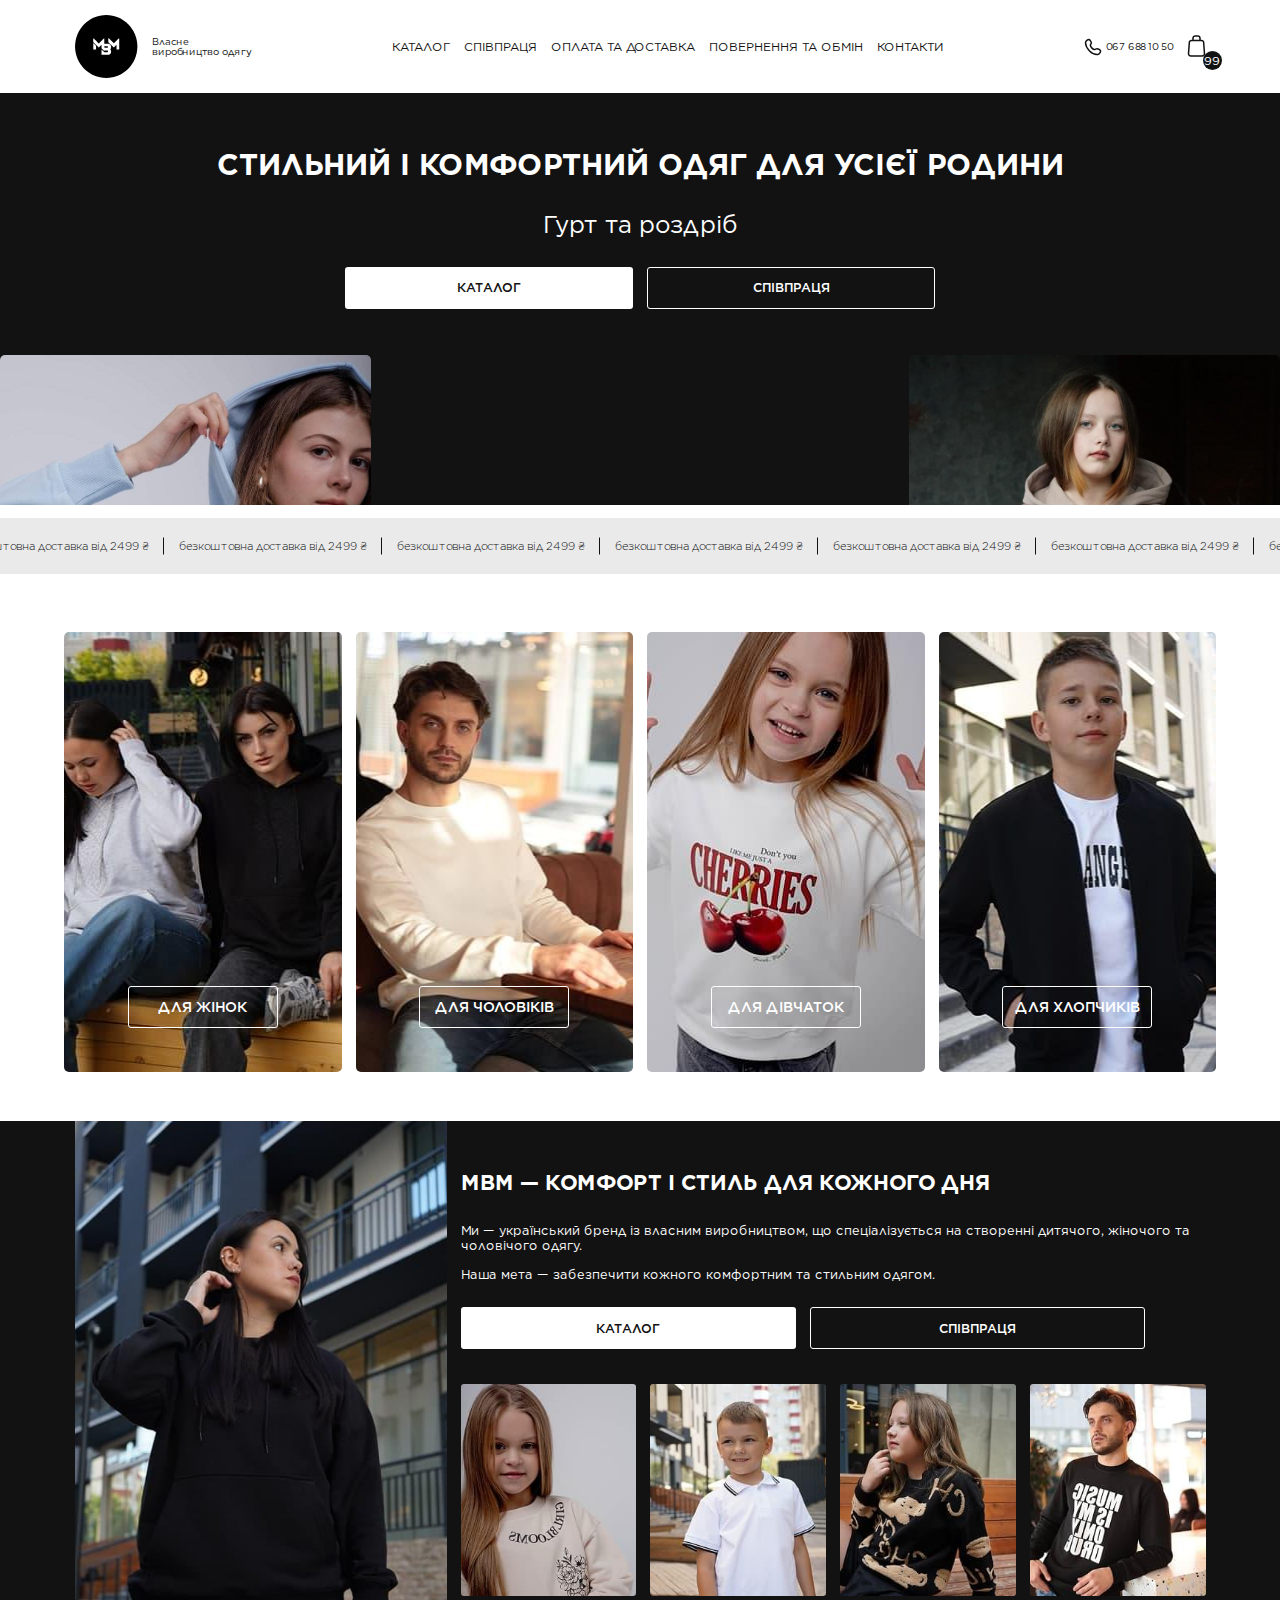
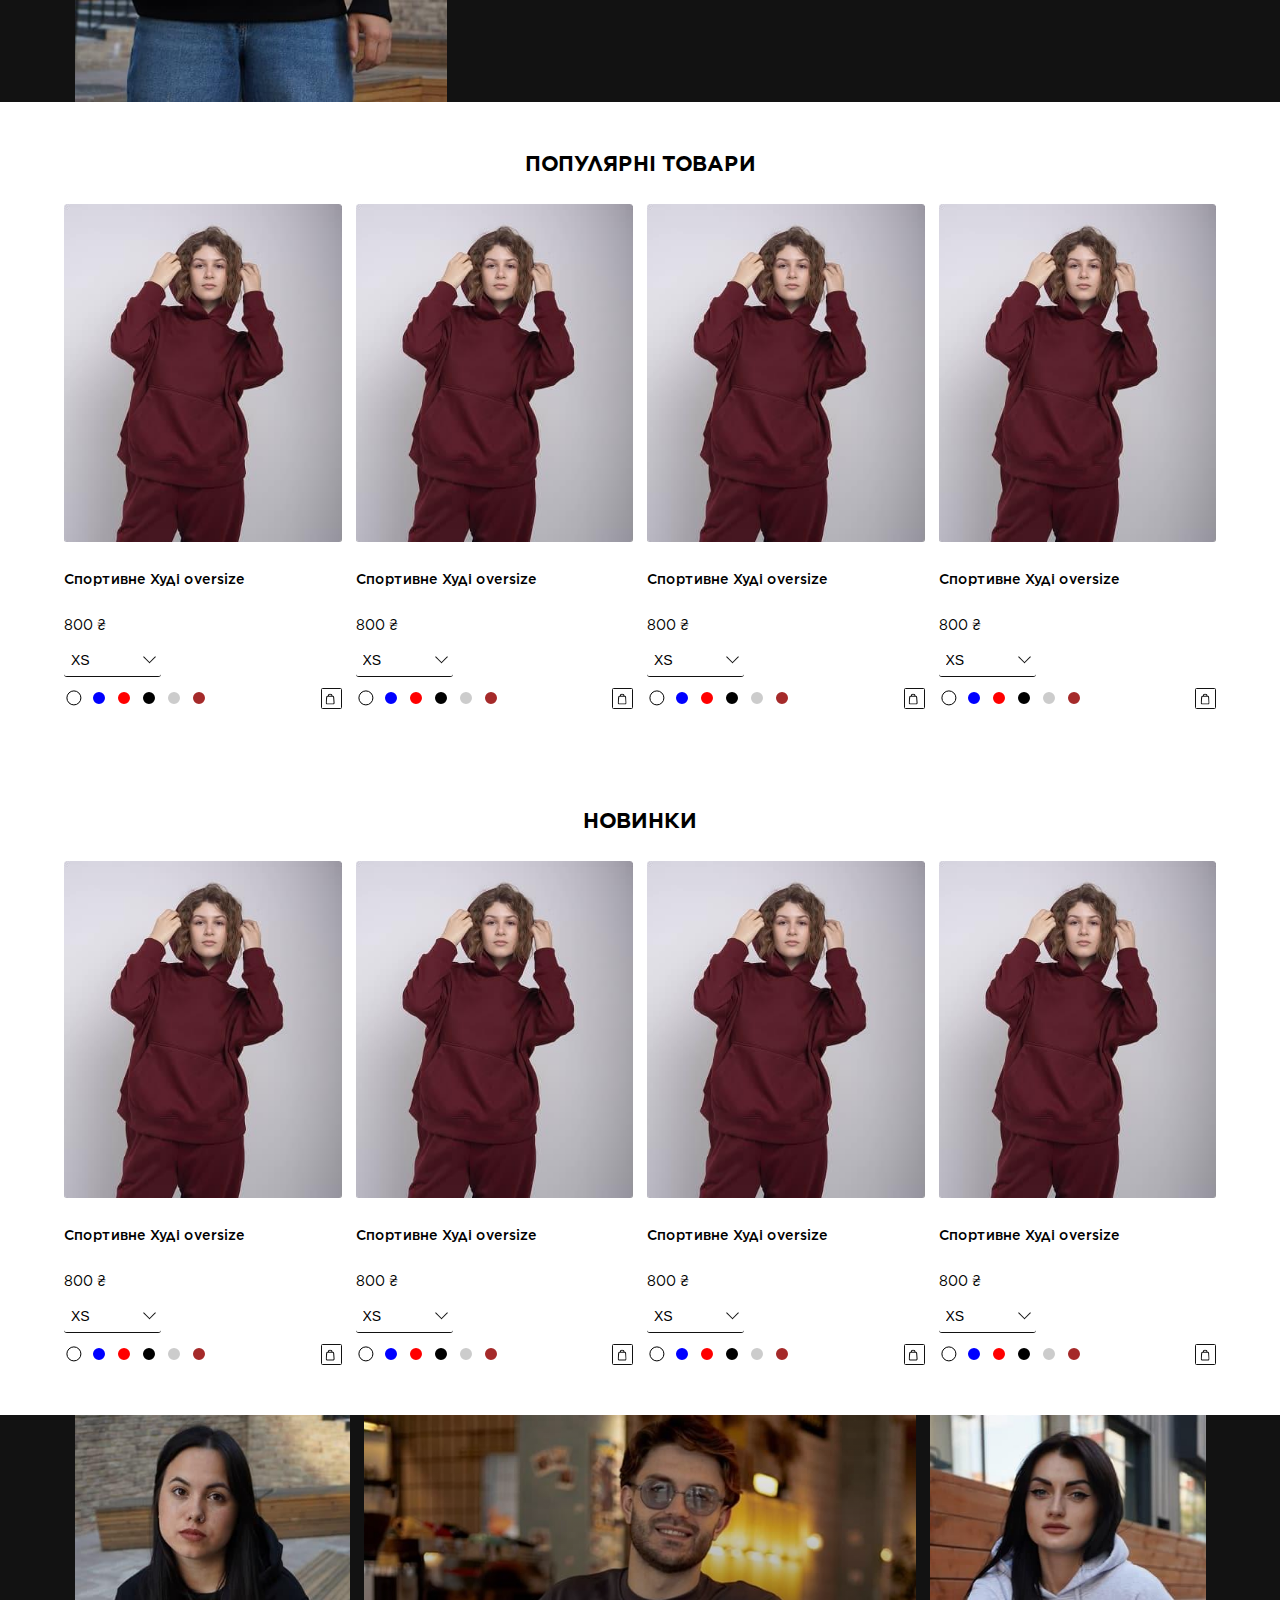
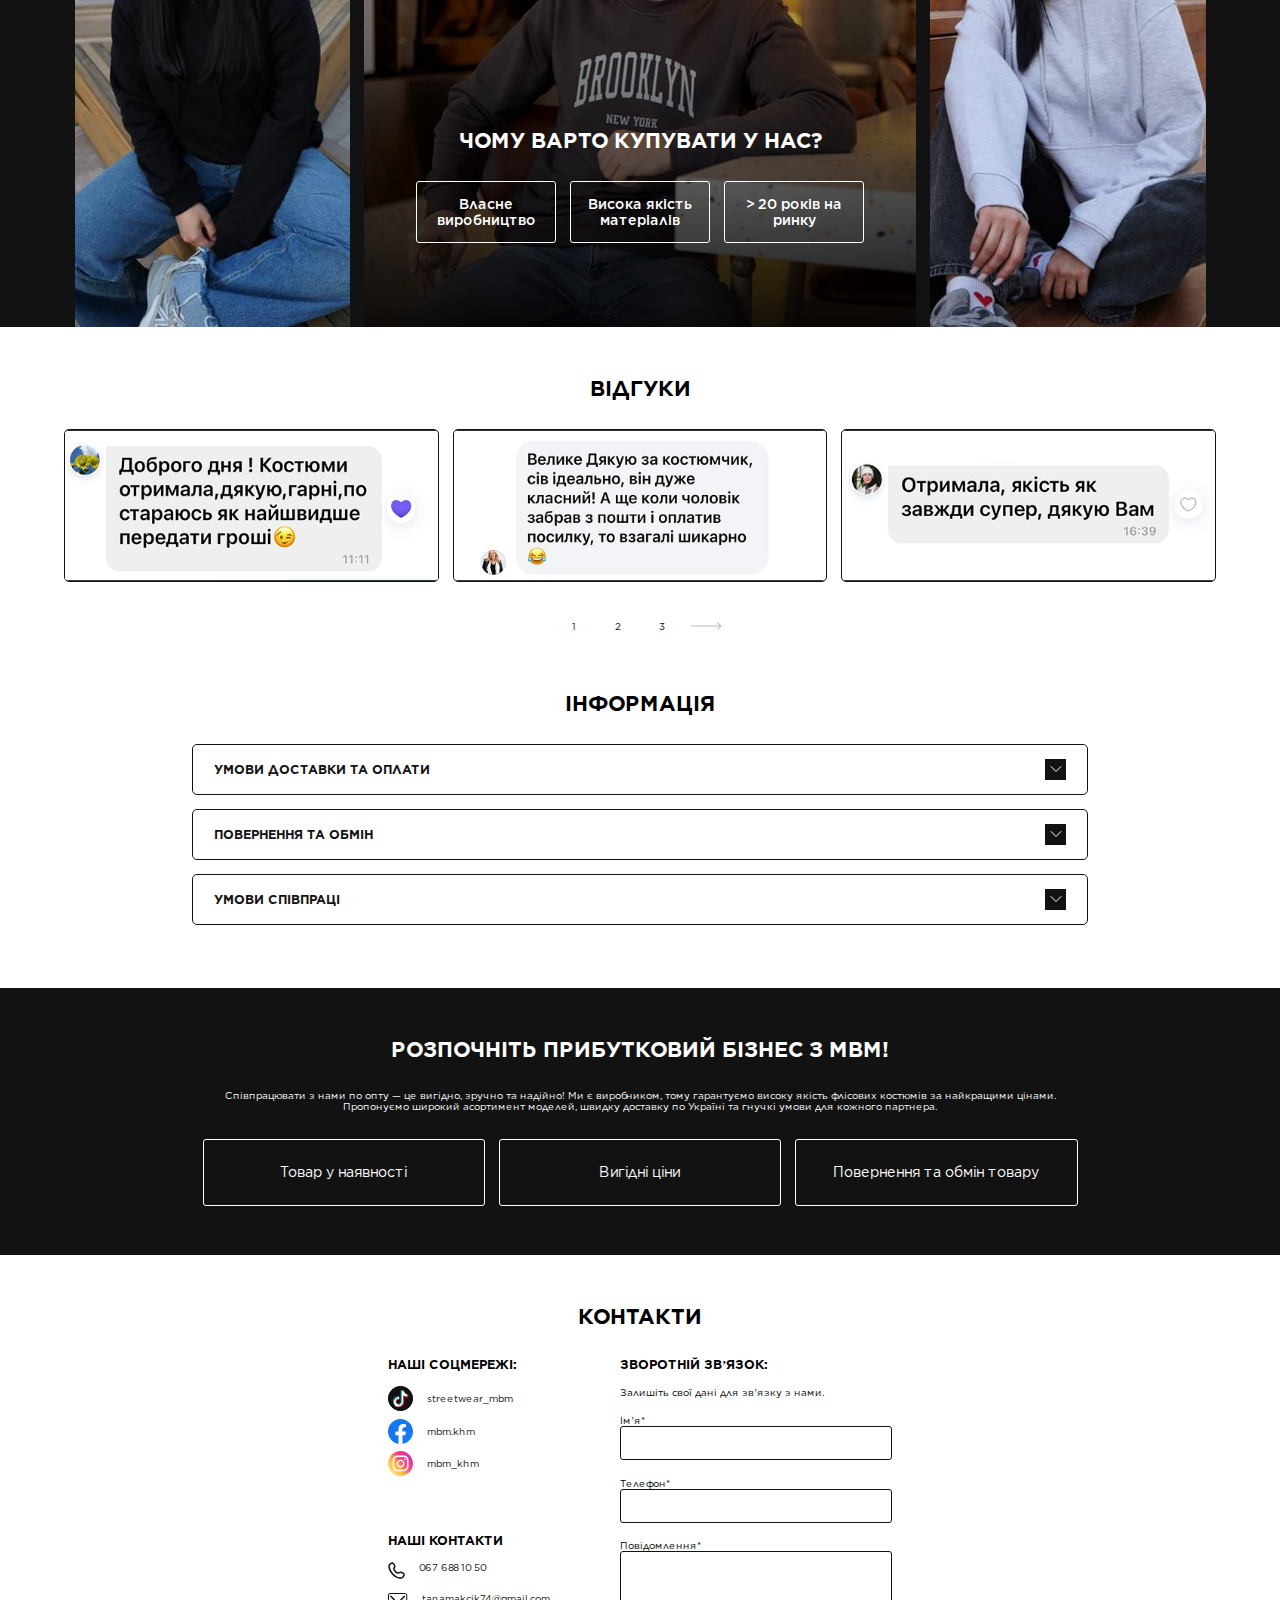
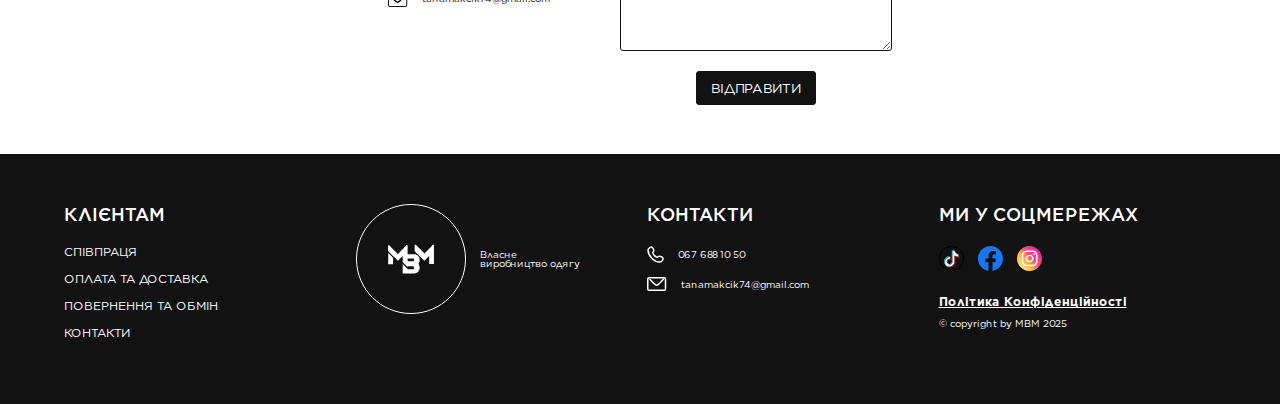
==== commit f87d0ae6: "hash" ====
--- a/docs/index.html
+++ b/docs/index.html
@@ -59,7 +59,7 @@
 <rect width="25" height="25" fill="white"/>
 </clipPath>
 </defs>
-</svg><span>mbm.khm</span></a></p><p class="flex item-center inst"><a class="flex items-center" href=""><svg xmlns="http://www.w3.org/2000/svg" width="25" height="25" viewBox="0 0 25 25" fill="none">
+</svg><span>mbm.khm</span></a></p><p class="flex item-center inst"><a class="flex items-center" href="https://www.instagram.com/mbm_khm/" target="blank"><svg xmlns="http://www.w3.org/2000/svg" width="25" height="25" viewBox="0 0 25 25" fill="none">
 <g clip-path="url(#clip0_148_5313)">
 <path d="M12.5 23.375C18.5751 23.375 23.5 18.4501 23.5 12.375C23.5 6.29987 18.5751 1.375 12.5 1.375C6.42487 1.375 1.5 6.29987 1.5 12.375C1.5 18.4501 6.42487 23.375 12.5 23.375Z" fill="white"/>
 <path d="M12.5 25C5.625 25 0 19.375 0 12.5C0 5.625 5.625 0 12.5 0C19.375 0 25 5.625 25 12.5C25 19.375 19.375 25 12.5 25ZM16.75 7.375C16.25 7.375 15.875 7.75 15.875 8.25C15.875 8.75 16.25 9.125 16.75 9.125C17.25 9.125 17.625 8.75 17.625 8.25C17.625 7.75 17.25 7.375 16.75 7.375ZM12.625 8.625C10.5 8.625 8.75 10.375 8.75 12.5C8.75 14.625 10.5 16.375 12.625 16.375C14.75 16.375 16.5 14.625 16.5 12.5C16.5 10.375 14.75 8.625 12.625 8.625ZM12.625 15C11.25 15 10.125 13.875 10.125 12.5C10.125 11.125 11.25 10 12.625 10C14 10 15.125 11.125 15.125 12.5C15.125 13.875 14 15 12.625 15ZM20.5 9.25C20.5 6.625 18.375 4.5 15.75 4.5H9.5C6.875 4.5 4.75 6.625 4.75 9.25V15.5C4.75 18.125 6.875 20.25 9.5 20.25H15.75C18.375 20.25 20.5 18.125 20.5 15.5V9.25ZM19 15.5C19 17.25 17.5 18.75 15.75 18.75H9.5C7.625 18.75 6.25 17.375 6.25 15.5V9.25C6.25 7.5 7.625 6 9.5 6H15.75C17.5 6 19 7.5 19 9.25V15.5Z" fill="url(#paint0_linear_148_5313)"/>
--- a/docs/css/styles.css
+++ b/docs/css/styles.css
@@ -1 +1 @@
-@font-face{font-family:Gotham;src:url(../fonts/Gotham-Book.woff2) format("woff2"),url(../fonts/Gotham-Book.woff) format("woff"),url(../fonts/Gotham-Book.ttf) format("truetype");font-weight:400;font-style:normal;font-display:swap}@font-face{font-family:Gotham;src:url(../fonts/Gotham-Bold.woff2) format("woff2"),url(../fonts/Gotham-Bold.woff) format("woff"),url(../fonts/Gotham-Bold.ttf) format("truetype");font-weight:700;font-style:normal;font-display:swap}@font-face{font-family:Gotham;src:url(../fonts/Gotham-Black.woff2) format("woff2"),url(../fonts/Gotham-Black.woff) format("woff"),url(../fonts/Gotham-Black.ttf) format("truetype");font-weight:900;font-style:normal;font-display:swap}@font-face{font-family:Gotham;src:url(../fonts/Gotham-Light.woff2) format("woff2"),url(../fonts/Gotham-Light.woff) format("woff"),url(../fonts/Gotham-Light.ttf) format("truetype");font-weight:300;font-style:normal;font-display:swap}@font-face{font-family:Gotham;src:url(../fonts/Gotham-Medium.woff2) format("woff2"),url(../fonts/Gotham-Medium.woff) format("woff"),url(../fonts/Gotham-Medium.ttf) format("truetype");font-weight:500;font-style:normal;font-display:swap}.product_container>.grid{gap:10rem}.product_container h1{padding-bottom:30rem;text-transform:uppercase}.product_container .price{padding:0;font-size:32rem;font-weight:700;text-transform:uppercase}.product_container .spivpracia_product_btn{color:#121212}.product_container table{width:100%;text-align:center;border-radius:3px;border-collapse:collapse;background-color:#121212;overflow:hidden}.product_container thead{background-color:#121212;color:#fff}.product_container td,.product_container th{padding:11rem}.product_container td{border:1px solid #121212}.product_container th+th{border-left:1px solid #fff}.product_container tbody{background-color:#fff}.product_container tbody tr:last-child td:first-child{border-radius:0 0 0 3px}.product_container .color{-ms-flex-wrap:nowrap;flex-wrap:nowrap;width:100%}.product_container p.price_rozdrib{padding:0}.price_block{margin-bottom:30rem}p.price_rozdrib{color:#cababa;text-decoration:line-through}.img-block{display:grid;grid-template-columns:120rem 73%;grid-column-gap:20rem;width:100%;height:100%;overflow:hidden}.img-block img{width:100%;height:100%;-o-object-fit:cover;object-fit:cover;border-radius:5px}.small-img{position:relative;max-height:500rem;display:grid;row-gap:5rem;grid-template-rows:1fr}.main-img{max-height:400rem}.carousel-card{display:grid;row-gap:5rem;border-radius:5px;grid-template-rows:1fr 1fr;-webkit-transition:all .5s aese;-o-transition:all .5s aese;transition:all .5s aese}.small-img-parent{width:100%;min-width:100rem;min-height:170rem}.small-img-parent img{-o-object-fit:cover;object-fit:cover}.product_btn_change{padding-bottom:28rem}.toggle-btn{color:#cababa;font-size:18rem;font-weight:700;text-transform:uppercase}.toggle-btn:hover{color:#121212;text-decoration-line:underline}.active_product{display:block;color:#121212;text-decoration-line:underline}.none_product{display:none}.description_product_one,.description_product_opt{font-size:18rem;font-weight:500}.description_product_one p,.description_product_opt p{padding-bottom:18rem}.color_container{padding-bottom:27rem}.card_size_btn label input{padding:13px;min-width:70rem;height:40rem;border-radius:3px;border:1px solid #b9b9b9}.card_size_btn label span{font-size:18rem}.opt_size span{width:100%}.order-product{-ms-flex-wrap:wrap;flex-wrap:wrap}.order-product .cta{width:100%;max-width:none}.order-product .spivpracia_btn:hover{color:#fff;background-color:#121212}.same_product .cta_main{padding:70rem 0}@media screen and (min-width:500px){.img-block{grid-template-columns:1.2fr 4fr}}@media screen and (min-width:768px){.product_container>.grid{grid-template-columns:1fr 1fr;gap:50rem}.img-block{grid-template-columns:30% 70%}.opt_size{width:80%}}@media screen and (min-width:1000px){.img-block{max-height:600rem;display:grid;-webkit-column-gap:20rem;-moz-column-gap:20rem;column-gap:20rem;grid-template-columns:1fr 1fr}}@media screen and (min-width:1024px){.img-block{grid-template-columns:170rem 4fr}}@media screen and (min-width:1440px){.main-img{max-height:600rem}}*{margin:0;padding:0;-webkit-box-sizing:border-box;box-sizing:border-box}html{font-size:.7px;scroll-behavior:smooth}body{font-size:14rem;font-weight:400;font-family:Gotham}ul{list-style:none}a{-webkit-transition:all .5s ease;-o-transition:all .5s ease;transition:all .5s ease;text-decoration:none}h2{padding-bottom:40rem;text-align:center;font-size:30rem;font-weight:700;text-transform:uppercase}input,select,textarea{-webkit-appearance:none;-moz-appearance:none;appearance:none;width:100%;outline:0}textarea{min-height:100px;max-height:250px;resize:vertical}input[type=tel],input[type=text],select,textarea{padding:12rem 10rem;border-radius:3px;border:1px solid #121212}button,input[type=checkbox],input[type=radio]{cursor:pointer}.wrapper{width:95%;margin:0 auto;padding:0 15rem}.pos-r{position:relative}.flex{display:-webkit-box;display:-ms-flexbox;display:flex;gap:20rem}.flex-between{display:-webkit-box;display:-ms-flexbox;display:flex;gap:20rem;-webkit-box-pack:justify;-ms-flex-pack:justify;justify-content:space-between}.grid{display:grid;gap:20rem}.items-center{-webkit-box-align:center;-ms-flex-align:center;align-items:center}img,video{width:100%;height:100%;-o-object-fit:cover;object-fit:cover;-o-object-position:center;object-position:center}.black_bg{color:#fff;background-color:#121212}.cta{display:-webkit-box;display:-ms-flexbox;display:flex;-webkit-box-align:center;-ms-flex-align:center;align-items:center;-webkit-box-pack:center;-ms-flex-pack:center;justify-content:center;width:90%;height:60rem;padding:19rem;border-radius:3px;text-align:center;font-size:18rem;font-weight:500;line-height:normal;text-transform:uppercase;-webkit-transition:all .5 ease;-o-transition:all .5 ease;transition:all .5 ease}.cta:hover{-webkit-transform:scale(1.05);-ms-transform:scale(1.05);transform:scale(1.05)}header{padding:15px 0;-webkit-box-shadow:0 0 0 1px rgba(0,0,0,.1);box-shadow:0 0 0 1px rgba(0,0,0,.1)}.logo a{color:#121212;font-size:14rem;line-height:1em}.logo a picture{display:inline-block;width:90rem;height:90rem}.logo a img{width:100%;height:100%;-o-object-fit:contain;object-fit:contain}.logo a span{display:block}.desctop_contacts{display:none}.nav{position:fixed;top:0;left:-100%;width:70vw;height:100vh;padding:20px;z-index:3;background-color:#fff;-webkit-transition:all .5s ease;-o-transition:all .5s ease;transition:all .5s ease}.menu{color:#121212;text-transform:uppercase}.menu li{padding-bottom:10px}.menu a{position:relative;display:block;line-height:2em;color:#121212}.menu a::before{content:"";position:absolute;left:0;bottom:0;width:0;height:1px;background-color:#121212;-webkit-transition:all .5s ease;-o-transition:all .5s ease;transition:all .5s ease}.menu a:hover{text-shadow:0 0 1px}.menu a:hover::before{width:100%}.mobile_contacts a{display:-webkit-box;display:-ms-flexbox;display:flex;-webkit-box-pack:start;-ms-flex-pack:start;justify-content:flex-start}.header_contacts a,.mobile_contacts a{gap:5rem;color:#121212;-webkit-transition:all .5 ease;-o-transition:all .5 ease;transition:all .5 ease}.header_contacts a:hover,.mobile_contacts a:hover{-webkit-transform:scale(1.1);-ms-transform:scale(1.1);transform:scale(1.1)}.header_contacts svg path,.mobile_contacts svg path{stroke:#121212}.dark-bgc,.dark-bgc-succes{display:none;position:fixed;top:0;left:0;width:100%;height:100%;background-color:rgba(0,0,0,.5);-webkit-backdrop-filter:blur(2px);backdrop-filter:blur(2px);z-index:3}.header{position:relative}.burger{width:50px;height:100%;cursor:pointer}.bord{display:block;margin:4px;width:30px;height:5px;border-radius:2px;background-color:#121212;-webkit-transition:all 1s ease;-o-transition:all 1s ease;transition:all 1s ease}.burger:hover>.b1{-webkit-transform:translateX(20px);-ms-transform:translateX(20px);transform:translateX(20px)}.burger:hover>.b2{-webkit-transform:translateX(10px);-ms-transform:translateX(10px);transform:translateX(10px)}.b1{width:20px}.b2{width:30px}.b3{width:40px;top:10px}a.cancel{position:absolute;top:10px;right:10px;cursor:pointer}.cart{position:relative}.circle{position:absolute;bottom:-11px;right:-16px;width:19px;height:19px;background-color:#121212;border-radius:50%}.number{position:absolute;top:50%;left:50%;font-size:12px;color:#fff;-webkit-transform:translate(-50%,-50%);-ms-transform:translate(-50%,-50%);transform:translate(-50%,-50%)}.card figcaption{position:relative}.card picture{display:block;width:100%;overflow:hidden;border-radius:3px}.card picture img{height:100%;border-radius:3px;-webkit-transition:all .5s ease;-o-transition:all .5s ease;transition:all .5s ease}.card form{position:relative;z-index:4}.card h2{display:-webkit-box;display:-ms-flexbox;display:flex;-webkit-box-align:center;-ms-flex-align:center;align-items:center;text-align:left;min-height:43px;padding:10rem 0 15rem;font-size:16rem;font-weight:500;text-transform:none}.card button{gap:0;-webkit-box-pack:end;-ms-flex-pack:end;justify-content:flex-end;position:relative;width:30rem;height:30rem;border:1px solid #121212;border-radius:1.5px;background-color:rgba(0,0,0,0);overflow:hidden;-webkit-transition:all .5s ease;-o-transition:all .5s ease;transition:all .5s ease;cursor:pointer}.card button svg{-webkit-transform:translate(-60%,40%);-ms-transform:translate(-60%,40%);transform:translate(-60%,40%)}.card button svg path{stroke:#121212}.card button span{display:block;position:absolute;width:0;top:50%;left:0;white-space:nowrap;color:rgba(0,0,0,0);-webkit-transform:translateY(-50%);-ms-transform:translateY(-50%);transform:translateY(-50%)}.card button:hover{color:#fff;background-color:#121212}.card button:hover svg path{stroke:#fff}.card select{-webkit-appearance:none;-moz-appearance:none;appearance:none;font-size:14px;width:55%;border:none;border-bottom:1px solid #121212;background-color:rgba(0,0,0,0);outline:0}.card select option{padding:0 10rem}.mask-card{position:absolute;top:0;left:0;width:100%;height:100%;z-index:1}.mask-card:hover~picture>img{-webkit-transform:scale(1.05);-ms-transform:scale(1.05);transform:scale(1.05)}.color{row-gap:0;-webkit-column-gap:5px;-moz-column-gap:5px;column-gap:5px;-ms-flex-wrap:wrap;flex-wrap:wrap;max-width:30vw}.color label{position:relative}.color span{display:block;position:absolute;top:0;left:0;width:15px;height:15px;border-radius:50%;-webkit-transform:translate(16%,16%);-ms-transform:translate(16%,16%);transform:translate(16%,16%)}.color input{width:20px;height:20px;border-radius:50%;border:4px solid #fff;outline:1px solid #fff}.color input:checked{outline:1px solid #eaeaea}.price,.size{font-size:14px;padding-bottom:15rem}.price label,.size label{position:relative}.price label::before,.size label::before{content:"";position:absolute;width:8px;height:8px;top:30%;right:10rem;border-top:1.5px solid #121212;border-right:1.5px solid #121212;-webkit-transform:translateY(-50%) rotate(135deg);-ms-transform:translateY(-50%) rotate(135deg);transform:translateY(-50%) rotate(135deg);z-index:-1}div.size{min-height:47rem}.data div{min-width:50%;margin-bottom:10px}.error_cart{-webkit-box-orient:vertical;-webkit-box-direction:normal;-ms-flex-direction:column;flex-direction:column;position:absolute;top:60%;left:50%;-webkit-transform:translate(-50%,-50%);-ms-transform:translate(-50%,-50%);transform:translate(-50%,-50%)}.phone{position:relative}.cart_popup,.spivpracia_popup{position:fixed;top:50%;left:50%;display:none;padding:70rem 50rem 120rem;width:90vw;background-color:#fff;-webkit-transform:translate(-50%,-50%);-ms-transform:translate(-50%,-50%);transform:translate(-50%,-50%);z-index:3}.spivpracia_popup{padding:50rem}.spivpracia_popup div{margin-bottom:20rem}.spivpracia_popup .tac_form_btn{padding-top:0}.cancel_cart,.cancel_spivpracia{position:absolute;top:15px;right:15px}.cart-head{padding-bottom:10rem;font-size:18rem;font-weight:700;text-transform:uppercase}.cart-container{grid-template-columns:1fr 4fr}.cart-container p{padding-bottom:0}.color_cart{gap:5px}.color_circle{display:inline-block;width:20rem;height:20rem;border-radius:50%}.main_section{margin-bottom:13px}.main_container{-webkit-box-orient:vertical;-webkit-box-direction:normal;-ms-flex-direction:column;flex-direction:column;padding:77rem 0 66rem;text-align:center}.main_container h1{font-size:42rem;font-weight:700;line-height:normal;text-transform:uppercase}.main_container p{padding:20rem 0;font-size:24px;font-weight:400}.move-text{margin-bottom:13rem;padding:30rem 0;overflow:hidden;background-color:#eaeaea}.content-slider{padding-bottom:0;-webkit-column-gap:30px;-moz-column-gap:30px;column-gap:30px}.content-slider h3{color:#121212;font-size:14rem;white-space:nowrap;font-weight:300}.content-slider h3::after{content:"";position:absolute;top:50%;right:-15px;width:1px;height:17px;background-color:#121212;-webkit-transform:translateY(-50%);-ms-transform:translateY(-50%);transform:translateY(-50%)}.cta_main{-ms-flex-wrap:wrap;flex-wrap:wrap;-webkit-box-pack:center;-ms-flex-pack:center;justify-content:center}.catalog_cta{display:-webkit-box;display:-ms-flexbox;display:flex;-webkit-box-pack:center;-ms-flex-pack:center;justify-content:center;padding:30rem;color:#121212;background-color:#fff}.catalog_cta:hover{background-color:#eaeaea}.black_cta{color:#fff;border:1px solid #fff}.black_cta:hover{color:#121212;background-color:#fff}.grid_main_container{grid-template-columns:1.5fr 1fr;grid-auto-flow:row dense}.grid_main_container video{border-radius:5px 5px 0 0}.grid_main_container video:nth-child(3){-webkit-box-ordinal-group:2;-ms-flex-order:1;order:1}.grid_main_container picture{display:inline-block;height:100%;max-height:550px}.grid_main_container picture img{border-radius:5px 5px 0 0}.slider-images-1,.slider-images-2{position:relative;top:0;display:-webkit-box;display:-ms-flexbox;display:flex;width:100%;height:100%}.slider-images-1 img,.slider-images-2 img{position:absolute;opacity:0;border-radius:5px 5px 0 0;-webkit-transition:all .5s ease;-o-transition:all .5s ease;transition:all .5s ease;-o-object-position:top;object-position:top}.slider-images-1 .slider-img,.slider-images-2 .slider-img{opacity:1}.slider-images-1 img.active,.slider-images-2 img.active{opacity:1}.about_container .flex{-ms-flex-wrap:wrap;flex-wrap:wrap;-webkit-box-pack:center;-ms-flex-pack:center;justify-content:center}.about_container p{padding-bottom:20rem;font-size:18rem}.about_container p:nth-child(3){padding-bottom:36rem}.about-pic{padding-top:50rem}.about-pic img{border-radius:3px}.col-4{grid-template-columns:repeat(2,1fr)}.advantages_container>div{height:100%;min-height:40vw}.bg1{background:#fff url(../img/sec-5-1.jpg) no-repeat center/cover}.bg2{position:relative;-webkit-box-orient:vertical;-webkit-box-direction:normal;-ms-flex-direction:column;flex-direction:column;-webkit-box-pack:end;-ms-flex-pack:end;justify-content:flex-end;background:#fff url(../img/sec-5-2.jpg) no-repeat center/cover}.bg2 .flex,.bg2 h2{position:relative;padding-bottom:20rem;z-index:1}.bg2 .flex{-webkit-box-pack:center;-ms-flex-pack:center;justify-content:center;-ms-flex-wrap:wrap;flex-wrap:wrap}.bg2 .flex p{width:200rem;text-align:center;font-weight:500}.dark-mask{position:absolute;top:0;left:0;width:100%;height:100%;background:-webkit-gradient(linear,left top,left bottom,from(rgba(0,0,0,0)),to(rgba(0,0,0,.9)));background:-o-linear-gradient(top,rgba(0,0,0,0) 0,rgba(0,0,0,.9) 100%);background:linear-gradient(180deg,rgba(0,0,0,0) 0,rgba(0,0,0,.9) 100%)}.bg3{background:#fff url(../img/sec-5-3.jpg) no-repeat center/cover}.transparent_cta{font-size:14px;border:1px solid #fff;border-radius:3px;background-color:rgba(0,0,0,0);padding:20rem 0}.container{padding:70rem 0}.category_block{position:relative;max-width:370px;min-height:440px;border-radius:5px}.category_block a{position:absolute;bottom:10%;left:50%;min-width:150px;padding:15px 0;font-size:14px;-webkit-transform:translateX(-50%);-ms-transform:translateX(-50%);transform:translateX(-50%)}.category_block a:hover{-webkit-transform:translateX(-50%);-ms-transform:translateX(-50%);transform:translateX(-50%)}.woman{background:#000 url(../img/woman.jpg) no-repeat center/cover}.man{background:#000 url(../img/men.jpg) no-repeat center/cover}.girl{background:#000 url(../img/girl.jpg) no-repeat center/cover}.boy{background:#000 url(../img/boy.jpg) no-repeat center/cover}.catalog .col-4{grid-template-columns:repeat(2,1fr)}.category_btn{grid-template-columns:repeat(2,1fr);padding-bottom:30px}.category_btn label{position:relative;cursor:pointer;z-index:2;-webkit-transition:all .5s ease;-o-transition:all .5s ease;transition:all .5s ease}.category_btn label:hover{-webkit-transform:scale(1.05);-ms-transform:scale(1.05);transform:scale(1.05)}.category_btn label:hover>input{background-color:#121212}.category_btn label:hover>span{background-color:#121212;color:#fff}.category_btn input{width:100%;border:1px solid #121212;cursor:pointer}.category_btn input:checked{background-color:#121212}.category_btn input:checked+span{color:#fff}.category_btn span{text-align:center;position:absolute;top:50%;left:50%;font-size:14rem;font-weight:500;text-transform:uppercase;-webkit-transform:translate(-50%,-50%);-ms-transform:translate(-50%,-50%);transform:translate(-50%,-50%)}.card{width:42vw}.pagination{padding-top:30px;-webkit-box-pack:center;-ms-flex-pack:center;justify-content:center}.pag-cta{-webkit-box-pack:center;-ms-flex-pack:center;justify-content:center;color:#121212;width:30px;height:30px;font-size:14rem;border-radius:3px}.pag-cta:hover{background-color:#121212;color:#fff}.review{border-radius:5px;border:1px solid #121212;overflow:hidden}.submit-btn{font-family:Gotham;padding:12rem 20rem;color:#fff;border-radius:3px;border:1px solid #121212;background:#121212;-webkit-transition:all .5s ease;-o-transition:all .5s ease;transition:all .5s ease;cursor:pointer;text-transform:uppercase}.submit-btn:hover{color:#121212;background-color:#fff}.tac_form_btn{padding-top:20px;text-align:center}.start_buisnes{text-align:center}.start_buisnes p{padding-bottom:27px}.start_buisnes .transparent_cta{padding:35rem 0}.error-name,.error-tel{position:absolute;bottom:-15px;left:0;font-size:12px;color:#eb4242}.info_container{font-size:16rem}.info-item{margin-bottom:20rem;border-radius:5px;border:1px solid #121212}.readmore{position:relative;padding:15rem 20rem;color:#121212}.readmore span:first-child{font-size:18rem;font-weight:700;text-transform:uppercase}.readmore-active{border-radius:5px 5px 0 0}.readmore-active .svg_btn svg{-webkit-transform:translate(-50%,-50%) rotate(-180deg);-ms-transform:translate(-50%,-50%) rotate(-180deg);transform:translate(-50%,-50%) rotate(-180deg)}.head_info{padding-bottom:5px;font-weight:500}.description-more{font-size:14rem;font-weight:400;max-height:0;overflow:hidden}.visible{padding:0 15rem 30rem;max-height:3000rem;-webkit-transition:max-height 1s ease;-o-transition:max-height 1s ease;transition:max-height 1s ease}.visible>div{padding-bottom:20rem}.svg_btn{position:relative;display:inline-block;width:30rem;height:30rem;background-color:#121212}.svg_btn svg{position:absolute;top:50%;left:50%;-webkit-transform:translate(-50%,-50%) rotate(0);-ms-transform:translate(-50%,-50%) rotate(0);transform:translate(-50%,-50%) rotate(0);-webkit-transition:all .5s ease;-o-transition:all .5s ease;transition:all .5s ease}.mark li{position:relative;padding:0 0 2px 15px}.mark li::before{content:"";position:absolute;top:50%;left:0;width:3px;height:3px;background-color:#121212;border-radius:50%;-webkit-transform:translate(-50%,-50%);-ms-transform:translate(-50%,-50%);transform:translate(-50%,-50%)}.post-icon{max-width:200px}.wrapper-contact h2{padding-bottom:20rem;text-align:left;font-size:18rem}.wrapper-contact form{min-width:370rem}.page-contact{padding-bottom:70rem}.page-contact a{margin-bottom:20rem;color:#121212;-webkit-transition:all .5 ease;-o-transition:all .5 ease;transition:all .5 ease}.page-contact a:hover{-webkit-transform:scale(1.1);-ms-transform:scale(1.1);transform:scale(1.1)}.social-contact a{margin-bottom:11rem}.form-contactPage .tac_form_btn{padding:0}.form-contactPage p{position:relative}.form-contactPage p:not(.form-contactPagep:last-child){margin-bottom:25rem}.successPopup{display:none;text-align:center}.successPopup h2{padding-top:30rem;padding-bottom:10rem}.successPopup img{max-width:120px;max-height:120px}.black_cta_popup{width:80%;padding-top:40rem;margin:0 auto}.black_cta_popup a{width:100%;color:#fff;background-color:#121212}.black_cta_popup a:hover{background-color:#000}.successPopup{position:fixed;padding:30rem;top:50%;left:50%;-webkit-transform:translate(-50%,-50%);-ms-transform:translate(-50%,-50%);transform:translate(-50%,-50%);z-index:20;background-color:#fff}.privacy_container h1{padding-bottom:30rem;text-align:center;font-size:30rem;font-weight:700;text-transform:uppercase}.privacy_container div,.privacy_container ul{margin-bottom:20rem}.cancel_popup{position:absolute;top:20rem;right:20rem}.reviews_container{padding:70rem 0 0}.spivpracia_submit_btn,a.spivpracia_product_btn,button.spivpracia_product_btn{text-align:center;width:100%;padding:24rem;font-size:18rem;font-weight:500;line-height:norma;text-transform:uppercase;border-radius:3px;border:1px solid #121212}.filter{-ms-flex-wrap:wrap;flex-wrap:wrap}.slider-range{position:relative;width:199px;height:1.5px;background:#ddd;margin:20px 0 50rem}.range{position:absolute;height:100%;background:#121212}.handle{position:absolute;width:9px;height:9px;background:#121212;cursor:pointer;top:50%;z-index:2;border-radius:1.5px;-webkit-transform:translateY(-50%);-ms-transform:translateY(-50%);transform:translateY(-50%)}#min-handle{left:0}#max-handle{right:0}.values{position:relative;top:20rem;display:-webkit-box;display:-ms-flexbox;display:flex;-webkit-box-pack:justify;-ms-flex-pack:justify;justify-content:space-between;font-size:16rem}.filter_container{min-width:40%}.filter_container .info-item{border:none}.filter_container .readmore{padding:0}.filter_container .readmore span:first-child{font-size:18rem;font-weight:500}.filter_container .readmore .svg_btn{background-color:#fff}.filter_container .visible{padding:30rem 2rem}.filter_container .visible p{padding-bottom:20rem;font-size:16rem;font-weight:500}.filter_container .visible .flex-between{gap:50px}.filter_container input{width:15rem;height:15rem;border-radius:3rem;outline:1px solid #b9b9b9;border:3px solid #fff}.filter_container input:checked{background-color:#121212}.filter_container label{padding-bottom:12px;gap:10px}.sort-select{padding:0 0 30rem;-webkit-column-gap:8rem;-moz-column-gap:8rem;column-gap:8rem;-webkit-box-pack:end;-ms-flex-pack:end;justify-content:flex-end;-webkit-box-align:center;-ms-flex-align:center;align-items:center;max-height:40rem}.sort-select p{color:#1e1e1e;font-size:18rem;font-weight:500;text-transform:uppercase}.select{position:relative;min-width:300rem;height:30rem;background:#fff;z-index:7}.is-opened .select__in:after{-webkit-transform:translateY(0) rotate(45deg);-ms-transform:translateY(0) rotate(45deg);transform:translateY(0) rotate(45deg)}.is-opened .select__list{visibility:visible;max-height:none;opacity:1;z-index:5}.is-opened .select__item{font-size:18rem;-webkit-transition:all .5s ease;-o-transition:all .5s ease;transition:all .5s ease;display:block}.is-opened .select__item:hover{color:#c482e6}.is-active{display:none}.select__in{position:absolute;padding-left:20rem;font-size:18rem;top:50%;left:50%;width:100%;-webkit-user-select:none;-moz-user-select:none;-ms-user-select:none;user-select:none;-webkit-transform:translate(-50%,-50%);-ms-transform:translate(-50%,-50%);transform:translate(-50%,-50%);cursor:pointer}.select__in::after{-webkit-transition:all 1s ease;-o-transition:all 1s ease;transition:all 1s ease;font-weight:500;content:"";position:absolute;top:40%;right:30rem;width:8px;height:8px;display:block;border-top:1px solid #1e1e1e;border-left:1px solid #1e1e1e;-webkit-transform:translateY(-50%) rotate(225deg);-ms-transform:translateY(-50%) rotate(225deg);transform:translateY(-50%) rotate(225deg)}.select__list{display:block;overflow:hidden;width:100%;background:#fff;position:absolute;top:100%;left:-1px;-webkit-transition:opacity .2s ease .1s;-o-transition:opacity .2s ease .1s;transition:opacity .2s ease .1s;visibility:hidden;max-height:0;opacity:0}.select__item{display:none;padding:5px 10px;font-size:14rem;color:#1e1e1e;background:#fff;-webkit-transition:all .3s ease;-o-transition:all .3s ease;transition:all .3s ease;cursor:pointer}.basket_container h1,.order_container h1{font-size:30rem;font-weight:700;text-transform:uppercase}.basket_container h1{padding-bottom:60rem}.basket_container hr{margin:20px 0;border:none;border-bottom:1px solid #121212}.delete_cart{color:#cababa;font-size:18rem;text-decoration:underline}.delete_cart:hover{color:#121212}.basket-card{grid-template-columns:repeat(2,1fr)}.description_bascket h2{width:50%;font-size:18rem;text-align:left;font-weight:700}.description_bascket p{font-size:18rem;font-weight:500;padding-bottom:30rem}.quantity_container button{width:20px;height:20px;background-color:#fff;border:1px solid #121212;-webkit-transition:all .5s ease;-o-transition:all .5s ease;transition:all .5s ease;border-radius:3px;cursor:pointer}.quantity_container button:hover{background-color:#121212;color:#fff}.quantity_container input{text-align:center;-webkit-appearance:none;-moz-appearance:none;appearance:none;border:none;max-width:40rem}.price_basket{font-size:32rem;font-weight:700;text-transform:uppercase}.del{border:none;background-color:#fff;cursor:pointer}.del svg path{-webkit-transition:all .5s ease;-o-transition:all .5s ease;transition:all .5s ease;stroke:#cababa}.del svg:hover path{stroke:#121212}.sum_container{padding-bottom:30rem}.sum_container .flex{gap:100rem;-webkit-box-pack:center;-ms-flex-pack:center;justify-content:center}.sum_container .flex p:first-child{font-size:18rem;font-weight:700;text-transform:uppercase}.basket_cta{padding-top:40rem;-webkit-box-pack:center;-ms-flex-pack:center;justify-content:center;-ms-flex-wrap:wrap;flex-wrap:wrap}.basket_cta .catalog_cta{width:100%;border:1px solid #121212}.basket_cta .black_cta{width:100%;background-color:#121212}.basket_cta .black_cta:hover{color:#fff}.order_container h1{padding-bottom:30rem;text-align:center}.order_container h2{padding-bottom:20rem;text-align:left;font-size:18rem;font-weight:700;text-transform:uppercase}.order_container label{display:block;font-weight:500;line-height:1.8em}.order_container label span{display:block}.order_container input,.order_container select{border-color:#cababa}.order_container .grid{margin-bottom:10rem}.order_container select{background-color:rgba(0,0,0,0)}.order_container select option:disabled{color:#eaeaea}.post_icon input{width:110rem;height:45rem;border-radius:4px}.post_icon input:checked{border:1px solid #121212}.up{background:#eaeaea url(../img/up.png) no-repeat center/80%;background-border:1px solid #121212}.np{background:#eaeaea url(../img/np.png) no-repeat center/80%}.arrow_select{position:relative;margin-bottom:10rem;z-index:1}.arrow_select::before{content:"";position:absolute;top:50%;right:11rem;width:9rem;height:9rem;border-top:1.5px solid #121212;border-right:1.5px solid #121212;-webkit-transform:translateY(40%) rotate(135deg);-ms-transform:translateY(40%) rotate(135deg);transform:translateY(40%) rotate(135deg);z-index:-1}.pay_method label{display:-webkit-box;display:-ms-flexbox;display:flex;gap:10rem;margin-bottom:10rem;line-height:1em}.pay_method input{width:15px;height:15px;border-radius:3px;outline:1px solid #b9b9b9;border:2px solid #fff}.pay_method input:checked{background-color:#121212}.order_cta{padding-top:40rem}.footer{padding:50px 0}.footer a{color:#fff}.footer .menu_footer{display:block}.footer .menu_footer a{position:relative;display:inline-block;font-size:12px;text-align:left;text-transform:uppercase}.footer .menu_footer a::before{content:"";position:absolute;left:0;bottom:5px;width:0;height:1px;background-color:#fff;-webkit-transition:all .5s ease;-o-transition:all .5s ease;transition:all .5s ease}.footer .menu_footer a:hover{text-shadow:0 0 1px}.footer .menu_footer a:hover::before{width:100%}.footer h3{padding-bottom:30rem;font-size:18px;font-weight:500;text-transform:uppercase}.contact_footer p{margin-bottom:20rem}.contact_footer a{-webkit-transition:all .5 ease;-o-transition:all .5 ease;transition:all .5 ease}.contact_footer a:hover{-webkit-transform:scale(1.05);-ms-transform:scale(1.05);transform:scale(1.05)}.social_footer a{-webkit-transition:all .5 ease;-o-transition:all .5 ease;transition:all .5 ease}.social_footer a:hover{-webkit-transform:scale(1.05);-ms-transform:scale(1.05);transform:scale(1.05)}.privacyPolice{display:block;font-size:12px;font-weight:700;text-decoration:underline;padding:30rem 0 13rem}@media screen and (min-width:538px){.col-3{grid-template-columns:repeat(3,1fr)}}@media screen and (min-width:550px){.wrapper-contact{display:-webkit-box;display:-ms-flexbox;display:flex;-webkit-box-pack:center;-ms-flex-pack:center;justify-content:center;gap:100rem;-ms-flex-wrap:nowrap;flex-wrap:nowrap}.contact-page{display:block}}@media screen and (min-width:768px){.wrapper{width:90%}.cta{width:45%}.card button:hover{width:29%}.card button:hover span{color:#fff;width:80%;left:0}.card select{width:35%}.data{display:-webkit-box;display:-ms-flexbox;display:flex;gap:10px;-webkit-box-pack:justify;-ms-flex-pack:justify;justify-content:space-between}.cta_main{width:50%;margin:0 auto}.grid_main_container video:nth-child(3){-webkit-box-ordinal-group:1;-ms-flex-order:0;order:0}.grid_main_container{grid-template-columns:1.5fr 1fr 1fr 1.5fr}.about_container h2{text-align:left}.about_container .flex{-webkit-box-pack:start;-ms-flex-pack:start;justify-content:flex-start}.col-2{grid-template-columns:1fr 2fr}.col_3_adv{grid-template-columns:1fr 2fr 1fr}.bg2{padding-bottom:100rem}.category_btn{grid-template-columns:repeat(4,1fr)}.card{width:auto}.info_container{width:70vw;margin:0 auto}.readmore{padding:20rem 30rem}.visible{padding:0 30rem 50rem}.cancel_popup{top:30rem;right:30rem}.spivpracia_submit_btn,a.spivpracia_product_btn,button.spivpracia_product_btn{max-width:240px}.basket-card{grid-template-columns:10% 90%}.descr_grid{grid-template-columns:3fr 1fr}.order_container .grid{grid-template-columns:repeat(2,1fr)}.footer{grid-template-columns:repeat(4,1fr)}.footer .menu_footer a{padding-bottom:15px}}@media screen and (min-width:1024px){.desctop_contacts{display:-webkit-box;display:-ms-flexbox;display:flex}.nav{position:static;width:auto;height:auto;padding:0;z-index:0}.menu{display:-webkit-box;display:-ms-flexbox;display:flex;-webkit-box-pack:justify;-ms-flex-pack:justify;justify-content:space-between;gap:20rem}.menu li{padding-bottom:0}.menu a{text-align:center;line-height:1em;font-size:12px}.mobile_contacts,li.cancel_li{display:none}.burger{display:none}a.cancel{display:none}.card h2{font-size:20rem}div.size{min-height:20rem}.cart_popup,.spivpracia_popup{width:50vw}.spivpracia_popup{width:40vw}.content-slider h3{font-size:16rem}.col-4{grid-template-columns:repeat(4,1fr)}.catalog .col-4{grid-template-columns:repeat(4,1fr)}.start_buisnes{max-width:70%}.wrapper-contact{width:55%;margin:0 auto}}@media screen and (min-width:1150px){.card h2{min-height:73px}}@media screen and (min-width:1250px){.order_container{width:60%}}@media screen and (min-width:1300px){.logo a{font-size:18rem}.menu a{font-size:14rem}}@media screen and (min-width:1440px){html{font-size:1px}}@media screen and (min-width:2200px){html{font-size:1.5px}}+@font-face{font-family:Gotham;src:url(../fonts/Gotham-Book.woff2) format("woff2"),url(../fonts/Gotham-Book.woff) format("woff"),url(../fonts/Gotham-Book.ttf) format("truetype");font-weight:400;font-style:normal;font-display:swap}@font-face{font-family:Gotham;src:url(../fonts/Gotham-Bold.woff2) format("woff2"),url(../fonts/Gotham-Bold.woff) format("woff"),url(../fonts/Gotham-Bold.ttf) format("truetype");font-weight:700;font-style:normal;font-display:swap}@font-face{font-family:Gotham;src:url(../fonts/Gotham-Black.woff2) format("woff2"),url(../fonts/Gotham-Black.woff) format("woff"),url(../fonts/Gotham-Black.ttf) format("truetype");font-weight:900;font-style:normal;font-display:swap}@font-face{font-family:Gotham;src:url(../fonts/Gotham-Light.woff2) format("woff2"),url(../fonts/Gotham-Light.woff) format("woff"),url(../fonts/Gotham-Light.ttf) format("truetype");font-weight:300;font-style:normal;font-display:swap}@font-face{font-family:Gotham;src:url(../fonts/Gotham-Medium.woff2) format("woff2"),url(../fonts/Gotham-Medium.woff) format("woff"),url(../fonts/Gotham-Medium.ttf) format("truetype");font-weight:500;font-style:normal;font-display:swap}.product_container>.grid{gap:10rem}.product_container h1{padding-bottom:30rem;text-transform:uppercase}.product_container .price{padding:0;font-size:32rem;font-weight:700;text-transform:uppercase}.product_container .spivpracia_product_btn{color:#121212}.product_container table{width:100%;text-align:center;border-radius:3px;border-collapse:separate;border-spacing:0;background-color:#121212;overflow:hidden}.product_container thead{background-color:#121212;color:#fff}.product_container td,.product_container th{padding:11rem}.product_container td{border-bottom:1px solid #121212;border-right:1px solid #121212}.product_container td:first-child{border-left:1px solid #121212}.product_container th+th{border-left:1px solid #fff}.product_container tbody{background-color:#fff}.product_container tbody tr:last-child td:first-child{border-radius:0 0 0 3px}.product_container tbody tr:last-child td:last-child{border-radius:0 0 3px 0}.product_container .color{-ms-flex-wrap:nowrap;flex-wrap:nowrap;width:100%}.product_container p.price_rozdrib{padding:0}.price_block{margin-bottom:30rem}p.price_rozdrib{color:#cababa;text-decoration:line-through}.img-block{display:grid;grid-template-columns:120rem 73%;grid-column-gap:20rem;width:100%;height:100%;overflow:hidden}.img-block img{width:100%;height:100%;-o-object-fit:cover;object-fit:cover;border-radius:5px}.small-img{position:relative;max-height:500rem;display:grid;row-gap:5rem;grid-template-rows:1fr}.main-img{max-height:400rem}.carousel-card{display:grid;row-gap:5rem;border-radius:5px;grid-template-rows:1fr 1fr;-webkit-transition:all .5s aese;-o-transition:all .5s aese;transition:all .5s aese}.small-img-parent{width:100%;min-width:100rem;min-height:170rem}.small-img-parent img{-o-object-fit:cover;object-fit:cover}.product_btn_change{padding-bottom:28rem}.toggle-btn{color:#cababa;font-size:18rem;font-weight:700;text-transform:uppercase}.toggle-btn:hover{color:#121212;text-decoration-line:underline}.active_product{display:block;color:#121212;text-decoration-line:underline}.none_product{display:none}.description_product_one,.description_product_opt{font-size:18rem;font-weight:500}.description_product_one p,.description_product_opt p{padding-bottom:18rem}.color_container{padding-bottom:27rem}.card_size_btn label input{padding:13px;min-width:70rem;height:40rem;border-radius:3px;border:1px solid #b9b9b9}.card_size_btn label span{font-size:18rem}.opt_size{display:block}.opt_size span{display:block;width:100%}.order-product{-ms-flex-wrap:wrap;flex-wrap:wrap}.order-product .cta{width:100%;max-width:none}.order-product .spivpracia_btn:hover{color:#fff;background-color:#121212}.same_product .cta_main{padding:70rem 0}@media screen and (min-width:500px){.img-block{grid-template-columns:1.2fr 4fr}}@media screen and (min-width:768px){.product_container>.grid{grid-template-columns:1fr 1fr;gap:50rem}.img-block{grid-template-columns:30% 70%}.opt_size{width:80%}}@media screen and (min-width:1000px){.img-block{max-height:600rem;display:grid;-webkit-column-gap:20rem;-moz-column-gap:20rem;column-gap:20rem;grid-template-columns:1fr 1fr}}@media screen and (min-width:1024px){.img-block{grid-template-columns:170rem 4fr}}@media screen and (min-width:1440px){.main-img{max-height:600rem}}*{margin:0;padding:0;-webkit-box-sizing:border-box;box-sizing:border-box}html{font-size:.7px;scroll-behavior:smooth}body{font-size:14rem;font-weight:400;font-family:Gotham}ul{list-style:none}a{-webkit-transition:all .5s ease;-o-transition:all .5s ease;transition:all .5s ease;text-decoration:none}h2{padding-bottom:40rem;text-align:center;font-size:30rem;font-weight:700;text-transform:uppercase}input,select,textarea{-webkit-appearance:none;-moz-appearance:none;appearance:none;width:100%;outline:0}textarea{min-height:100px;max-height:250px;resize:vertical}input[type=tel],input[type=text],select,textarea{padding:12rem 10rem;border-radius:3px;border:1px solid #121212}button,input[type=checkbox],input[type=radio]{cursor:pointer}.wrapper{width:95%;margin:0 auto;padding:0 15rem}.pos-r{position:relative}.flex{display:-webkit-box;display:-ms-flexbox;display:flex;gap:20rem}.flex-between{display:-webkit-box;display:-ms-flexbox;display:flex;gap:20rem;-webkit-box-pack:justify;-ms-flex-pack:justify;justify-content:space-between}.grid{display:grid;gap:20rem}.items-center{-webkit-box-align:center;-ms-flex-align:center;align-items:center}img,video{width:100%;height:100%;-o-object-fit:cover;object-fit:cover;-o-object-position:center;object-position:center}.black_bg{color:#fff;background-color:#121212}.cta{display:-webkit-box;display:-ms-flexbox;display:flex;-webkit-box-align:center;-ms-flex-align:center;align-items:center;-webkit-box-pack:center;-ms-flex-pack:center;justify-content:center;width:90%;height:60rem;padding:19rem;border-radius:3px;text-align:center;font-size:18rem;font-weight:500;line-height:normal;text-transform:uppercase;-webkit-transition:all .5 ease;-o-transition:all .5 ease;transition:all .5 ease}.cta:hover{-webkit-transform:scale(1.05);-ms-transform:scale(1.05);transform:scale(1.05)}header{padding:15px 0;-webkit-box-shadow:0 0 0 1px rgba(0,0,0,.1);box-shadow:0 0 0 1px rgba(0,0,0,.1)}.logo a{color:#121212;font-size:14rem;line-height:1em}.logo a picture{display:inline-block;width:90rem;height:90rem}.logo a img{width:100%;height:100%;-o-object-fit:contain;object-fit:contain}.logo a span{display:block}.desctop_contacts{display:none}.nav{position:fixed;top:0;left:-100%;width:70vw;height:100vh;padding:20px;z-index:10;background-color:#fff;-webkit-transition:all .5s ease;-o-transition:all .5s ease;transition:all .5s ease}.menu{color:#121212;text-transform:uppercase}.menu li{padding-bottom:10px}.menu a{position:relative;display:block;line-height:2em;color:#121212}.menu a::before{content:"";position:absolute;left:0;bottom:0;width:0;height:1px;background-color:#121212;-webkit-transition:all .5s ease;-o-transition:all .5s ease;transition:all .5s ease}.menu a:hover{text-shadow:0 0 1px}.menu a:hover::before{width:100%}.mobile_contacts a{display:-webkit-box;display:-ms-flexbox;display:flex;-webkit-box-pack:start;-ms-flex-pack:start;justify-content:flex-start}.header_contacts a,.mobile_contacts a{gap:5rem;color:#121212;-webkit-transition:all .5 ease;-o-transition:all .5 ease;transition:all .5 ease}.header_contacts a:hover,.mobile_contacts a:hover{-webkit-transform:scale(1.1);-ms-transform:scale(1.1);transform:scale(1.1)}.header_contacts svg path,.mobile_contacts svg path{stroke:#121212}.dark-bgc,.dark-bgc-succes{display:none;position:fixed;top:0;left:0;width:100%;height:100%;background-color:rgba(0,0,0,.5);-webkit-backdrop-filter:blur(2px);backdrop-filter:blur(2px);z-index:5}.header{position:relative}.burger{width:50px;height:100%;cursor:pointer}.bord{display:block;margin:4px;width:30px;height:5px;border-radius:2px;background-color:#121212;-webkit-transition:all 1s ease;-o-transition:all 1s ease;transition:all 1s ease}.burger:hover>.b1{-webkit-transform:translateX(20px);-ms-transform:translateX(20px);transform:translateX(20px)}.burger:hover>.b2{-webkit-transform:translateX(10px);-ms-transform:translateX(10px);transform:translateX(10px)}.b1{width:20px}.b2{width:30px}.b3{width:40px;top:10px}a.cancel{position:absolute;top:10px;right:10px;cursor:pointer}.cart{position:relative}.circle{position:absolute;bottom:-11px;right:-16px;width:19px;height:19px;background-color:#121212;border-radius:50%}.number{position:absolute;top:50%;left:50%;font-size:12px;color:#fff;-webkit-transform:translate(-50%,-50%);-ms-transform:translate(-50%,-50%);transform:translate(-50%,-50%)}.card figcaption{position:relative}.card picture{display:block;width:100%;overflow:hidden;border-radius:3px}.card picture img{height:100%;border-radius:3px;-webkit-transition:all .5s ease;-o-transition:all .5s ease;transition:all .5s ease}.card form{position:relative;z-index:4}.card h2{display:-webkit-box;display:-ms-flexbox;display:flex;-webkit-box-align:center;-ms-flex-align:center;align-items:center;text-align:left;min-height:43px;padding:10rem 0 15rem;font-size:16rem;font-weight:500;text-transform:none}.card button{gap:0;-webkit-box-pack:end;-ms-flex-pack:end;justify-content:flex-end;position:relative;width:30rem;height:30rem;border:1px solid #121212;border-radius:1.5px;background-color:rgba(0,0,0,0);overflow:hidden;-webkit-transition:all .5s ease;-o-transition:all .5s ease;transition:all .5s ease;cursor:pointer}.card button svg{-webkit-transform:translate(-60%,40%);-ms-transform:translate(-60%,40%);transform:translate(-60%,40%)}.card button svg path{stroke:#121212}.card button span{display:block;position:absolute;width:0;top:50%;left:0;white-space:nowrap;color:rgba(0,0,0,0);-webkit-transform:translateY(-50%);-ms-transform:translateY(-50%);transform:translateY(-50%)}.card button:hover{color:#fff;background-color:#121212}.card button:hover svg path{stroke:#fff}.card select{-webkit-appearance:none;-moz-appearance:none;appearance:none;font-size:14px;width:55%;border:none;border-bottom:1px solid #121212;background-color:rgba(0,0,0,0);outline:0}.card select option{padding:0 10rem}.mask-card{position:absolute;top:0;left:0;width:100%;height:100%;z-index:1}.mask-card:hover~picture>img{-webkit-transform:scale(1.05);-ms-transform:scale(1.05);transform:scale(1.05)}.color{row-gap:0;-webkit-column-gap:5px;-moz-column-gap:5px;column-gap:5px;-ms-flex-wrap:wrap;flex-wrap:wrap;max-width:30vw}.color label{position:relative}.color span{display:block;position:absolute;top:0;left:0;width:15px;height:15px;border-radius:50%;-webkit-transform:translate(16%,16%);-ms-transform:translate(16%,16%);transform:translate(16%,16%)}.color input{width:20px;height:20px;border-radius:50%;border:4px solid #fff;outline:1px solid #fff}.color input:checked{outline:1px solid #eaeaea}.price,.size{font-size:14px;padding-bottom:15rem}.price label,.size label{position:relative}.price label::before,.size label::before{content:"";position:absolute;width:8px;height:8px;top:30%;right:10rem;border-top:1.5px solid #121212;border-right:1.5px solid #121212;-webkit-transform:translateY(-50%) rotate(135deg);-ms-transform:translateY(-50%) rotate(135deg);transform:translateY(-50%) rotate(135deg);z-index:-1}div.size{min-height:47rem}.data div{min-width:50%;margin-bottom:10px}.error_cart{-webkit-box-orient:vertical;-webkit-box-direction:normal;-ms-flex-direction:column;flex-direction:column;position:absolute;top:60%;left:50%;-webkit-transform:translate(-50%,-50%);-ms-transform:translate(-50%,-50%);transform:translate(-50%,-50%)}.phone{position:relative}.cart_popup,.spivpracia_popup{position:fixed;top:50%;left:50%;display:none;padding:70rem 50rem 120rem;width:90vw;background-color:#fff;-webkit-transform:translate(-50%,-50%);-ms-transform:translate(-50%,-50%);transform:translate(-50%,-50%);z-index:3}.spivpracia_popup{padding:50rem}.spivpracia_popup div{margin-bottom:20rem}.spivpracia_popup .tac_form_btn{padding-top:0}.cancel_cart,.cancel_spivpracia{position:absolute;top:15px;right:15px}.cart-head{padding-bottom:10rem;font-size:18rem;font-weight:700;text-transform:uppercase}.cart-container{grid-template-columns:1fr 4fr}.cart-container p{padding-bottom:0}.color_cart{gap:5px}.color_circle{display:inline-block;width:20rem;height:20rem;border-radius:50%}.main_section{margin-bottom:13px}.main_container{-webkit-box-orient:vertical;-webkit-box-direction:normal;-ms-flex-direction:column;flex-direction:column;padding:77rem 0 66rem;text-align:center}.main_container h1{font-size:42rem;font-weight:700;line-height:normal;text-transform:uppercase}.main_container p{padding:20rem 0;font-size:24px;font-weight:400}.move-text{margin-bottom:13rem;padding:30rem 0;overflow:hidden;background-color:#eaeaea}.content-slider{padding-bottom:0;-webkit-column-gap:30px;-moz-column-gap:30px;column-gap:30px}.content-slider h3{color:#121212;font-size:14rem;white-space:nowrap;font-weight:300}.content-slider h3::after{content:"";position:absolute;top:50%;right:-15px;width:1px;height:17px;background-color:#121212;-webkit-transform:translateY(-50%);-ms-transform:translateY(-50%);transform:translateY(-50%)}.cta_main{-ms-flex-wrap:wrap;flex-wrap:wrap;-webkit-box-pack:center;-ms-flex-pack:center;justify-content:center}.catalog_cta{display:-webkit-box;display:-ms-flexbox;display:flex;-webkit-box-pack:center;-ms-flex-pack:center;justify-content:center;padding:30rem;color:#121212;background-color:#fff}.catalog_cta:hover{background-color:#eaeaea}.black_cta{color:#fff;border:1px solid #fff}.black_cta:hover{color:#121212;background-color:#fff}.grid_main_container{grid-template-columns:1.5fr 1fr;grid-auto-flow:row dense}.grid_main_container video{border-radius:5px 5px 0 0}.grid_main_container video:nth-child(3){-webkit-box-ordinal-group:2;-ms-flex-order:1;order:1}.grid_main_container picture{display:inline-block;height:100%;max-height:550px}.grid_main_container picture img{border-radius:5px 5px 0 0}.slider-images-1,.slider-images-2{position:relative;top:0;display:-webkit-box;display:-ms-flexbox;display:flex;width:100%;height:100%}.slider-images-1 img,.slider-images-2 img{position:absolute;opacity:0;border-radius:5px 5px 0 0;-webkit-transition:all .5s ease;-o-transition:all .5s ease;transition:all .5s ease;-o-object-position:top;object-position:top}.slider-images-1 .slider-img,.slider-images-2 .slider-img{opacity:1}.slider-images-1 img.active,.slider-images-2 img.active{opacity:1}.about_container .flex{-ms-flex-wrap:wrap;flex-wrap:wrap;-webkit-box-pack:center;-ms-flex-pack:center;justify-content:center}.about_container p{padding-bottom:20rem;font-size:18rem}.about_container p:nth-child(3){padding-bottom:36rem}.about-pic{padding-top:50rem}.about-pic img{border-radius:3px}.col-4{grid-template-columns:repeat(2,1fr)}.advantages_container>div{height:100%;min-height:40vw}.bg1{background:#fff url(../img/sec-5-1.jpg) no-repeat center/cover}.bg2{position:relative;-webkit-box-orient:vertical;-webkit-box-direction:normal;-ms-flex-direction:column;flex-direction:column;-webkit-box-pack:end;-ms-flex-pack:end;justify-content:flex-end;background:#fff url(../img/sec-5-2.jpg) no-repeat center/cover}.bg2 .flex,.bg2 h2{position:relative;padding-bottom:20rem;z-index:1}.bg2 .flex{-webkit-box-pack:center;-ms-flex-pack:center;justify-content:center;-ms-flex-wrap:wrap;flex-wrap:wrap}.bg2 .flex p{width:200rem;text-align:center;font-weight:500}.dark-mask{position:absolute;top:0;left:0;width:100%;height:100%;background:-webkit-gradient(linear,left top,left bottom,from(rgba(0,0,0,0)),to(rgba(0,0,0,.9)));background:-o-linear-gradient(top,rgba(0,0,0,0) 0,rgba(0,0,0,.9) 100%);background:linear-gradient(180deg,rgba(0,0,0,0) 0,rgba(0,0,0,.9) 100%)}.bg3{background:#fff url(../img/sec-5-3.jpg) no-repeat center/cover}.transparent_cta{font-size:14px;border:1px solid #fff;border-radius:3px;background-color:rgba(0,0,0,0);padding:20rem 0}.container{padding:70rem 0}.category_block{position:relative;max-width:370px;min-height:240px;border-radius:5px}.category_block a{position:absolute;bottom:10%;left:50%;min-width:150px;padding:15px 0;font-size:14px;-webkit-transform:translateX(-50%);-ms-transform:translateX(-50%);transform:translateX(-50%)}.category_block a:hover{-webkit-transform:translateX(-50%);-ms-transform:translateX(-50%);transform:translateX(-50%)}.woman{background:#000 url(../img/woman.jpg) no-repeat center/cover}.man{background:#000 url(../img/men.jpg) no-repeat center/cover}.girl{background:#000 url(../img/girl.jpg) no-repeat center/cover}.boy{background:#000 url(../img/boy.jpg) no-repeat center/cover}.catalog .col-4{grid-template-columns:repeat(2,1fr)}.category_btn{grid-template-columns:repeat(2,1fr);padding-bottom:30px}.category_btn label{position:relative;cursor:pointer;z-index:2;-webkit-transition:all .5s ease;-o-transition:all .5s ease;transition:all .5s ease}.category_btn label:hover{-webkit-transform:scale(1.05);-ms-transform:scale(1.05);transform:scale(1.05)}.category_btn label:hover>input{background-color:#121212}.category_btn label:hover>span{background-color:#121212;color:#fff}.category_btn input{width:100%;border:1px solid #121212;border-radius:0;cursor:pointer}.category_btn input:checked{background-color:#121212}.category_btn input:checked+span{color:#fff}.category_btn span{text-align:center;position:absolute;top:50%;left:50%;font-size:14rem;font-weight:500;text-transform:uppercase;-webkit-transform:translate(-50%,-50%);-ms-transform:translate(-50%,-50%);transform:translate(-50%,-50%)}.card{width:42vw}.pagination{padding-top:30px;-webkit-box-pack:center;-ms-flex-pack:center;justify-content:center}.pag-cta{-webkit-box-pack:center;-ms-flex-pack:center;justify-content:center;color:#121212;width:30px;height:30px;font-size:14rem;border-radius:3px}.pag-cta:hover{background-color:#121212;color:#fff}.review{border-radius:5px;border:1px solid #121212;overflow:hidden}.submit-btn{font-family:Gotham;padding:12rem 20rem;color:#fff;border-radius:3px;border:1px solid #121212;background:#121212;-webkit-transition:all .5s ease;-o-transition:all .5s ease;transition:all .5s ease;cursor:pointer;text-transform:uppercase}.submit-btn:hover{color:#121212;background-color:#fff}.tac_form_btn{padding-top:20px;text-align:center}.start_buisnes{text-align:center}.start_buisnes p{padding-bottom:27px}.start_buisnes .transparent_cta{padding:35rem 0}.error-name,.error-tel{position:absolute;bottom:-15px;left:0;font-size:12px;color:#eb4242}.info_container{font-size:16rem}.info-item{margin-bottom:20rem;border-radius:5px;border:1px solid #121212}.readmore{position:relative;padding:15rem 20rem;color:#121212}.readmore span:first-child{font-size:18rem;font-weight:700;text-transform:uppercase}.readmore-active{border-radius:5px 5px 0 0}.readmore-active .svg_btn svg{-webkit-transform:translate(-50%,-50%) rotate(-180deg);-ms-transform:translate(-50%,-50%) rotate(-180deg);transform:translate(-50%,-50%) rotate(-180deg)}.head_info{padding-bottom:5px;font-weight:500}.description-more{font-size:14rem;font-weight:400;max-height:0;overflow:hidden}.visible{padding:0 15rem 30rem;max-height:3000rem;-webkit-transition:max-height 1s ease;-o-transition:max-height 1s ease;transition:max-height 1s ease}.visible>div{padding-bottom:20rem}.svg_btn{position:relative;display:inline-block;width:30rem;height:30rem;background-color:#121212}.svg_btn svg{position:absolute;top:50%;left:50%;-webkit-transform:translate(-50%,-50%) rotate(0);-ms-transform:translate(-50%,-50%) rotate(0);transform:translate(-50%,-50%) rotate(0);-webkit-transition:all .5s ease;-o-transition:all .5s ease;transition:all .5s ease}.mark li{position:relative;padding:0 0 2px 15px}.mark li::before{content:"";position:absolute;top:50%;left:0;width:3px;height:3px;background-color:#121212;border-radius:50%;-webkit-transform:translate(-50%,-50%);-ms-transform:translate(-50%,-50%);transform:translate(-50%,-50%)}.post-icon{max-width:200px}.wrapper-contact h2{padding-bottom:20rem;text-align:left;font-size:18rem}.wrapper-contact form{min-width:370rem}.page-contact{padding-bottom:70rem}.page-contact a{margin-bottom:20rem;color:#121212;-webkit-transition:all .5 ease;-o-transition:all .5 ease;transition:all .5 ease}.page-contact a:hover{-webkit-transform:scale(1.1);-ms-transform:scale(1.1);transform:scale(1.1)}.social-contact a{margin-bottom:11rem}.form-contactPage .tac_form_btn{padding:0}.form-contactPage p{position:relative}.form-contactPage p:not(.form-contactPagep:last-child){margin-bottom:25rem}.successPopup{display:none;text-align:center}.successPopup h2{padding-top:30rem;padding-bottom:10rem}.successPopup img{max-width:120px;max-height:120px}.black_cta_popup{width:80%;padding-top:40rem;margin:0 auto}.black_cta_popup a{width:100%;color:#fff;background-color:#121212}.black_cta_popup a:hover{background-color:#000}.successPopup{position:fixed;padding:30rem;top:50%;left:50%;-webkit-transform:translate(-50%,-50%);-ms-transform:translate(-50%,-50%);transform:translate(-50%,-50%);z-index:20;background-color:#fff}.privacy_container h1{padding-bottom:30rem;text-align:center;font-size:30rem;font-weight:700;text-transform:uppercase}.privacy_container div,.privacy_container ul{margin-bottom:20rem}.cancel_popup{position:absolute;top:20rem;right:20rem}.reviews_container{padding:70rem 0 0}.spivpracia_submit_btn,a.spivpracia_product_btn,button.spivpracia_product_btn{text-align:center;width:100%;padding:24rem;font-size:18rem;font-weight:500;line-height:norma;text-transform:uppercase;border-radius:3px;border:1px solid #121212}.filter{-ms-flex-wrap:wrap;flex-wrap:wrap}.slider-range{position:relative;width:199px;height:1.5px;background:#ddd;margin:20px 0 50rem}.range{position:absolute;height:100%;background:#121212}.handle{position:absolute;width:9px;height:9px;background:#121212;cursor:pointer;top:50%;z-index:2;border-radius:1.5px;-webkit-transform:translateY(-50%);-ms-transform:translateY(-50%);transform:translateY(-50%)}#min-handle{left:0}#max-handle{right:0}.values{position:relative;top:20rem;display:-webkit-box;display:-ms-flexbox;display:flex;-webkit-box-pack:justify;-ms-flex-pack:justify;justify-content:space-between;font-size:16rem}.filter_container{min-width:40%}.filter_container .info-item{border:none}.filter_container .readmore{padding:0}.filter_container .readmore span:first-child{font-size:18rem;font-weight:500}.filter_container .readmore .svg_btn{background-color:#fff}.filter_container .visible{padding:30rem 2rem}.filter_container .visible p{padding-bottom:20rem;font-size:16rem;font-weight:500}.filter_container .visible .flex-between{gap:50px}.filter_container input{width:15rem;height:15rem;border-radius:3rem;outline:1px solid #b9b9b9;border:3px solid #fff}.filter_container input:checked{background-color:#121212}.filter_container label{padding-bottom:12px;gap:10px}.sort-select{padding:0 0 30rem;-webkit-column-gap:8rem;-moz-column-gap:8rem;column-gap:8rem;-webkit-box-pack:end;-ms-flex-pack:end;justify-content:flex-end;-webkit-box-align:center;-ms-flex-align:center;align-items:center;max-height:40rem}.sort-select p{color:#1e1e1e;font-size:18rem;font-weight:500;text-transform:uppercase}.select{position:relative;min-width:300rem;height:30rem;background:#fff;z-index:7}.is-opened .select__in:after{-webkit-transform:translateY(0) rotate(45deg);-ms-transform:translateY(0) rotate(45deg);transform:translateY(0) rotate(45deg)}.is-opened .select__list{visibility:visible;max-height:none;opacity:1;z-index:5}.is-opened .select__item{font-size:18rem;-webkit-transition:all .5s ease;-o-transition:all .5s ease;transition:all .5s ease;display:block}.is-opened .select__item:hover{color:#c482e6}.is-active{display:none}.select__in{position:absolute;padding-left:20rem;font-size:18rem;top:50%;left:50%;width:100%;-webkit-user-select:none;-moz-user-select:none;-ms-user-select:none;user-select:none;-webkit-transform:translate(-50%,-50%);-ms-transform:translate(-50%,-50%);transform:translate(-50%,-50%);cursor:pointer}.select__in::after{-webkit-transition:all 1s ease;-o-transition:all 1s ease;transition:all 1s ease;font-weight:500;content:"";position:absolute;top:40%;right:30rem;width:8px;height:8px;display:block;border-top:1px solid #1e1e1e;border-left:1px solid #1e1e1e;-webkit-transform:translateY(-50%) rotate(225deg);-ms-transform:translateY(-50%) rotate(225deg);transform:translateY(-50%) rotate(225deg)}.select__list{display:block;overflow:hidden;width:100%;background:#fff;position:absolute;top:100%;left:-1px;-webkit-transition:opacity .2s ease .1s;-o-transition:opacity .2s ease .1s;transition:opacity .2s ease .1s;visibility:hidden;max-height:0;opacity:0}.select__item{display:none;padding:5px 10px;font-size:14rem;color:#1e1e1e;background:#fff;-webkit-transition:all .3s ease;-o-transition:all .3s ease;transition:all .3s ease;cursor:pointer}.basket_container h1,.order_container h1{font-size:30rem;font-weight:700;text-transform:uppercase}.basket_container h1{padding-bottom:60rem}.basket_container hr{margin:20px 0;border:none;border-bottom:1px solid #121212}.delete_cart{color:#cababa;font-size:18rem;text-decoration:underline}.delete_cart:hover{color:#121212}.basket-card{grid-template-columns:repeat(2,1fr)}.description_bascket h2{width:50%;font-size:18rem;text-align:left;font-weight:700}.description_bascket p{font-size:18rem;font-weight:500;padding-bottom:30rem}.quantity_container button{width:20px;height:20px;color:#121212;background-color:#fff;border:1px solid #121212;-webkit-transition:all .5s ease;-o-transition:all .5s ease;transition:all .5s ease;border-radius:3px;cursor:pointer}.quantity_container button:hover{background-color:#121212;color:#fff}.quantity_container input{text-align:center;-webkit-appearance:none;-moz-appearance:none;appearance:none;border:none;max-width:40rem}.price_basket{font-size:32rem;font-weight:700;text-transform:uppercase}.del{border:none;background-color:#fff;cursor:pointer}.del svg path{-webkit-transition:all .5s ease;-o-transition:all .5s ease;transition:all .5s ease;stroke:#cababa}.del svg:hover path{stroke:#121212}.sum_container{padding-bottom:30rem}.sum_container .flex{gap:100rem;-webkit-box-pack:center;-ms-flex-pack:center;justify-content:center}.sum_container .flex p:first-child{font-size:18rem;font-weight:700;text-transform:uppercase}.basket_cta{padding-top:40rem;-webkit-box-pack:center;-ms-flex-pack:center;justify-content:center;-ms-flex-wrap:wrap;flex-wrap:wrap}.basket_cta .catalog_cta{width:100%;border:1px solid #121212}.basket_cta .black_cta{width:100%;background-color:#121212}.basket_cta .black_cta:hover{color:#fff}.order_container h1{padding-bottom:30rem;text-align:center}.order_container h2{padding-bottom:20rem;text-align:left;font-size:18rem;font-weight:700;text-transform:uppercase}.order_container label{display:block;font-weight:500;line-height:1.8em}.order_container label span{display:block}.order_container input,.order_container select{border-color:#cababa}.order_container .grid{margin-bottom:10rem}.order_container select{background-color:rgba(0,0,0,0)}.order_container select option:disabled{color:#eaeaea}.post_icon input{width:110rem;height:45rem;border-radius:4px}.post_icon input:checked{border:1px solid #121212}.up{background:#eaeaea url(../img/up.png) no-repeat center/80%;background-border:1px solid #121212}.np{background:#eaeaea url(../img/np.png) no-repeat center/80%}.arrow_select{position:relative;margin-bottom:10rem;z-index:1}.arrow_select::before{content:"";position:absolute;top:50%;right:11rem;width:9rem;height:9rem;border-top:1.5px solid #121212;border-right:1.5px solid #121212;-webkit-transform:translateY(40%) rotate(135deg);-ms-transform:translateY(40%) rotate(135deg);transform:translateY(40%) rotate(135deg);z-index:-1}.pay_method label{display:-webkit-box;display:-ms-flexbox;display:flex;gap:10rem;margin-bottom:10rem;line-height:1em}.pay_method input{width:15px;height:15px;border-radius:3px;outline:1px solid #b9b9b9;border:2px solid #fff}.pay_method input:checked{background-color:#121212}.order_cta{padding-top:40rem}.footer{padding:50px 0}.footer a{color:#fff}.footer .menu_footer{display:block}.footer .menu_footer a{position:relative;display:inline-block;font-size:12px;text-align:left;text-transform:uppercase}.footer .menu_footer a::before{content:"";position:absolute;left:0;bottom:5px;width:0;height:1px;background-color:#fff;-webkit-transition:all .5s ease;-o-transition:all .5s ease;transition:all .5s ease}.footer .menu_footer a:hover{text-shadow:0 0 1px}.footer .menu_footer a:hover::before{width:100%}.footer h3{padding-bottom:30rem;font-size:18px;font-weight:500;text-transform:uppercase}.contact_footer p{margin-bottom:20rem}.contact_footer a{-webkit-transition:all .5 ease;-o-transition:all .5 ease;transition:all .5 ease}.contact_footer a:hover{-webkit-transform:scale(1.05);-ms-transform:scale(1.05);transform:scale(1.05)}.social_footer a{-webkit-transition:all .5 ease;-o-transition:all .5 ease;transition:all .5 ease}.social_footer a:hover{-webkit-transform:scale(1.05);-ms-transform:scale(1.05);transform:scale(1.05)}.privacyPolice{display:block;font-size:12px;font-weight:700;text-decoration:underline;padding:30rem 0 13rem}@media screen and (min-width:538px){.col-3{grid-template-columns:repeat(3,1fr)}}@media screen and (min-width:550px){.wrapper-contact{display:-webkit-box;display:-ms-flexbox;display:flex;-webkit-box-pack:center;-ms-flex-pack:center;justify-content:center;gap:100rem;-ms-flex-wrap:nowrap;flex-wrap:nowrap}.contact-page{display:block}}@media screen and (min-width:768px){.wrapper{width:90%}.cta{width:45%}.card button:hover{width:29%}.card button:hover span{color:#fff;width:80%;left:0}.card select{width:35%}.data{display:-webkit-box;display:-ms-flexbox;display:flex;gap:10px;-webkit-box-pack:justify;-ms-flex-pack:justify;justify-content:space-between}.cta_main{width:50%;margin:0 auto}.grid_main_container video:nth-child(3){-webkit-box-ordinal-group:1;-ms-flex-order:0;order:0}.grid_main_container{grid-template-columns:1.5fr 1fr 1fr 1.5fr}.about_container h2{text-align:left}.about_container .flex{-webkit-box-pack:start;-ms-flex-pack:start;justify-content:flex-start}.col-2{grid-template-columns:1fr 2fr}.col_3_adv{grid-template-columns:1fr 2fr 1fr}.bg2{padding-bottom:100rem}.category_block{min-height:440px}.category_btn{grid-template-columns:repeat(4,1fr)}.card{width:auto}.info_container{width:70vw;margin:0 auto}.readmore{padding:20rem 30rem}.visible{padding:0 30rem 50rem}.cancel_popup{top:30rem;right:30rem}.spivpracia_submit_btn,a.spivpracia_product_btn,button.spivpracia_product_btn{max-width:240px}.basket-card{grid-template-columns:10% 90%}.descr_grid{grid-template-columns:3fr 1fr}.order_container .grid{grid-template-columns:repeat(2,1fr)}.footer{grid-template-columns:repeat(4,1fr)}.footer .menu_footer a{padding-bottom:15px}}@media screen and (min-width:1024px){.desctop_contacts{display:-webkit-box;display:-ms-flexbox;display:flex}.nav{position:static;width:auto;height:auto;padding:0;z-index:0}.menu{display:-webkit-box;display:-ms-flexbox;display:flex;-webkit-box-pack:justify;-ms-flex-pack:justify;justify-content:space-between;gap:20rem}.menu li{padding-bottom:0}.menu a{text-align:center;line-height:1em;font-size:12px}.mobile_contacts,li.cancel_li{display:none}.burger{display:none}a.cancel{display:none}.card h2{font-size:20rem}div.size{min-height:20rem}.cart_popup,.spivpracia_popup{width:50vw}.spivpracia_popup{width:40vw}.content-slider h3{font-size:16rem}.col-4{grid-template-columns:repeat(4,1fr)}.catalog .col-4{grid-template-columns:repeat(4,1fr)}.start_buisnes{max-width:70%}.wrapper-contact{width:55%;margin:0 auto}}@media screen and (min-width:1150px){.card h2{min-height:73px}}@media screen and (min-width:1250px){.order_container{width:60%}}@media screen and (min-width:1300px){.logo a{font-size:18rem}.menu a{font-size:14rem}}@media screen and (min-width:1440px){html{font-size:1px}}@media screen and (min-width:2200px){html{font-size:1.5px}}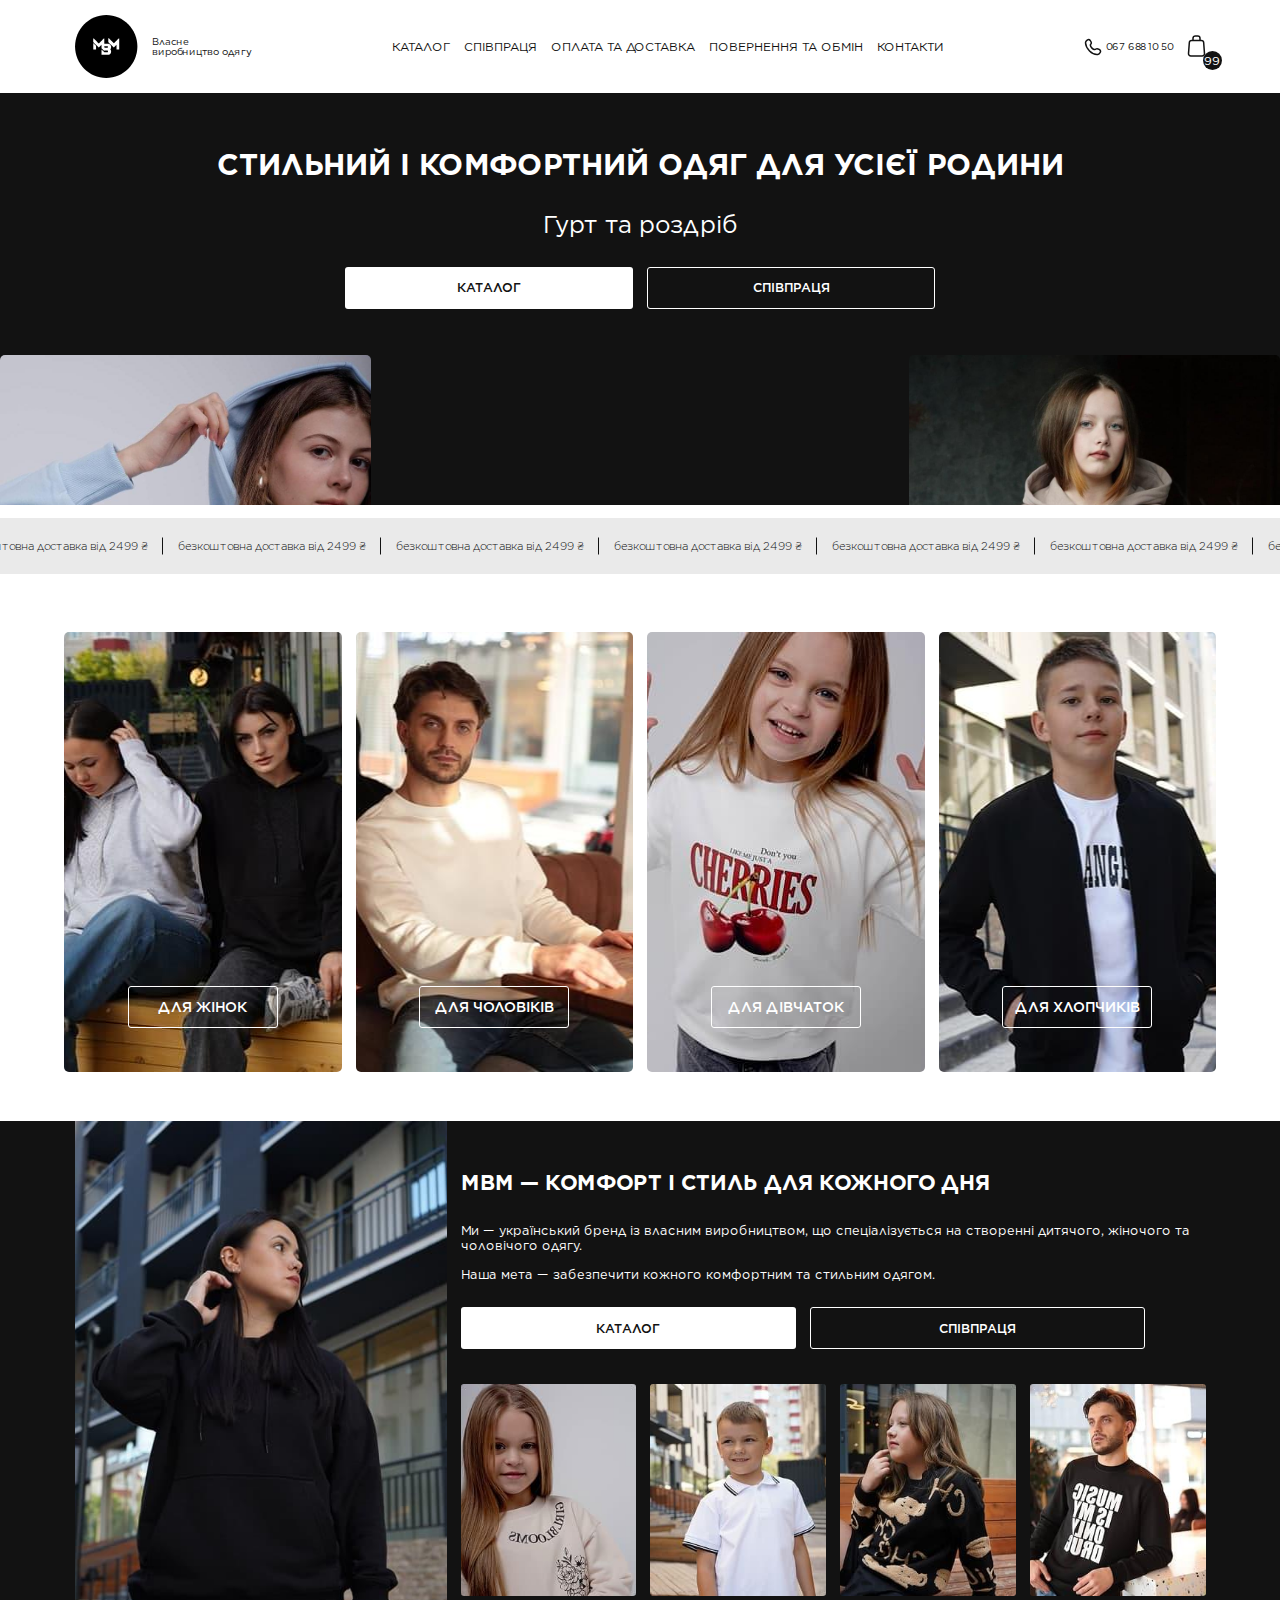
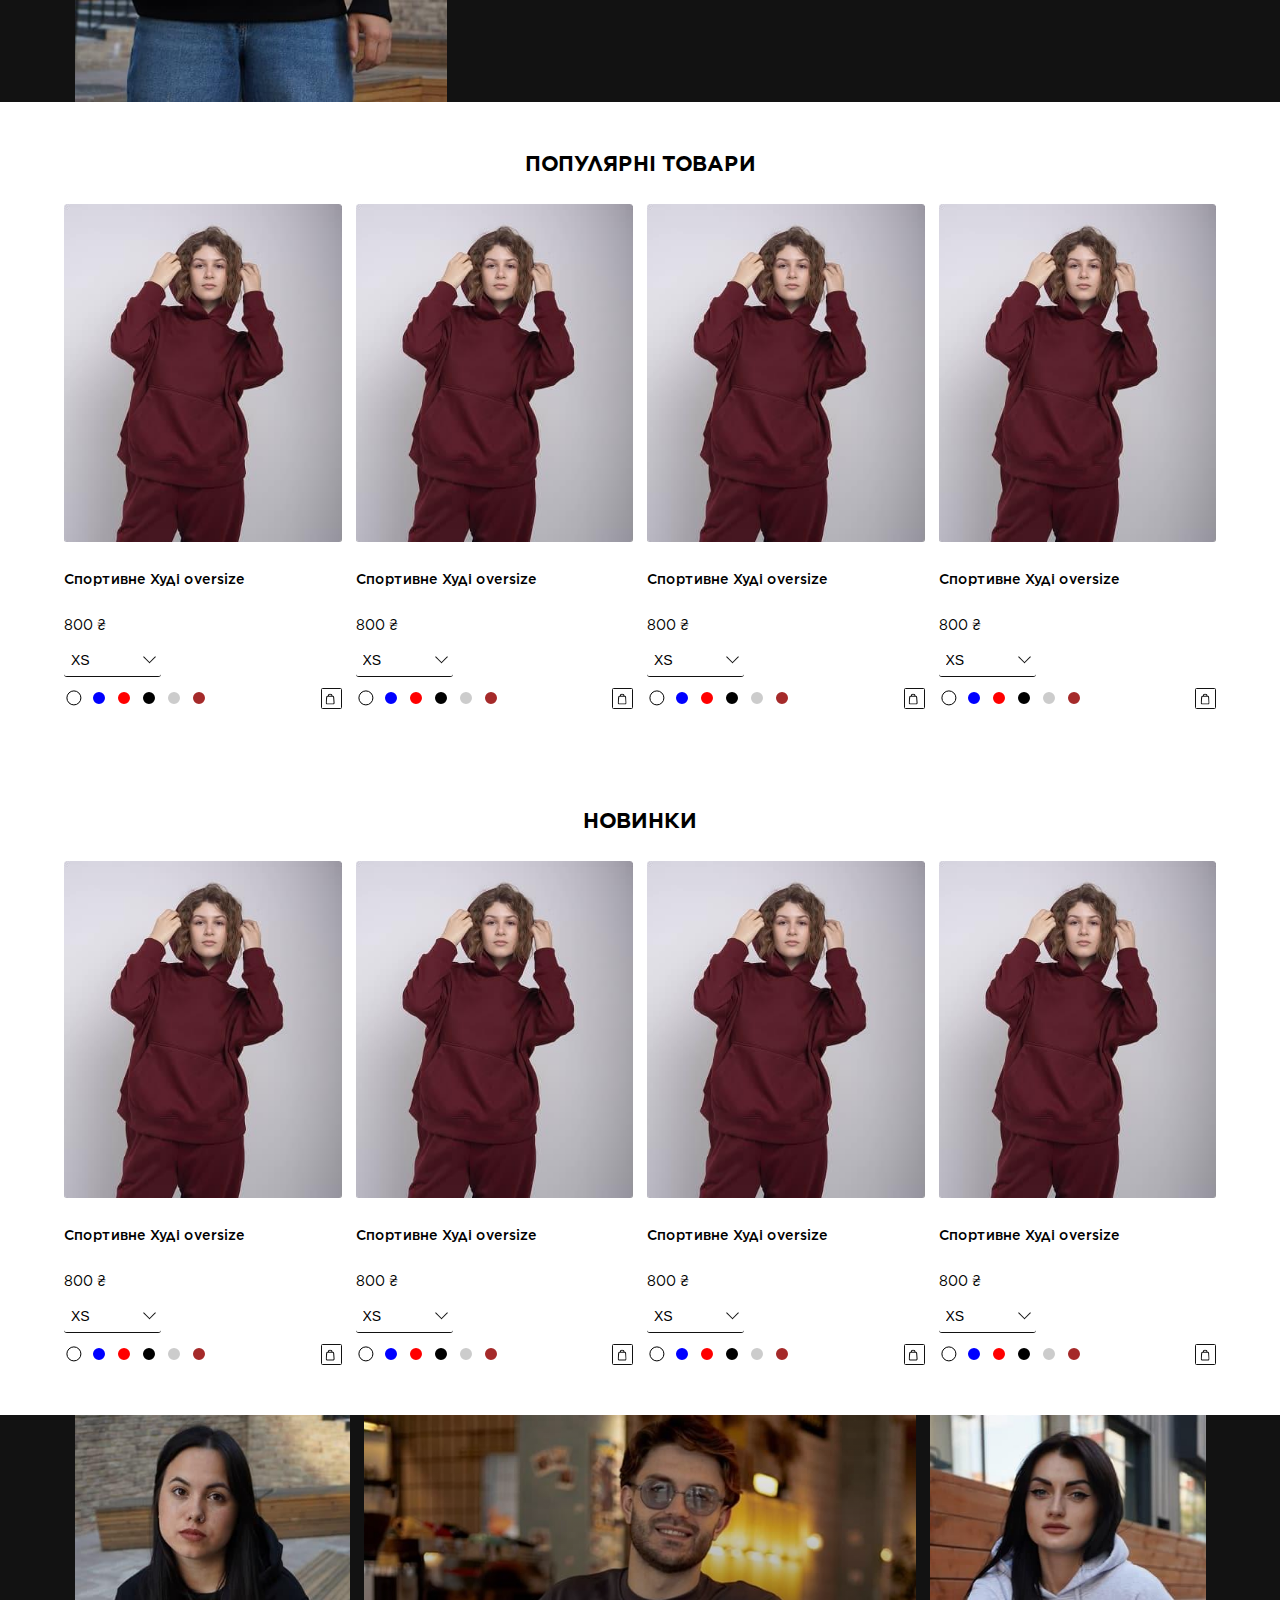
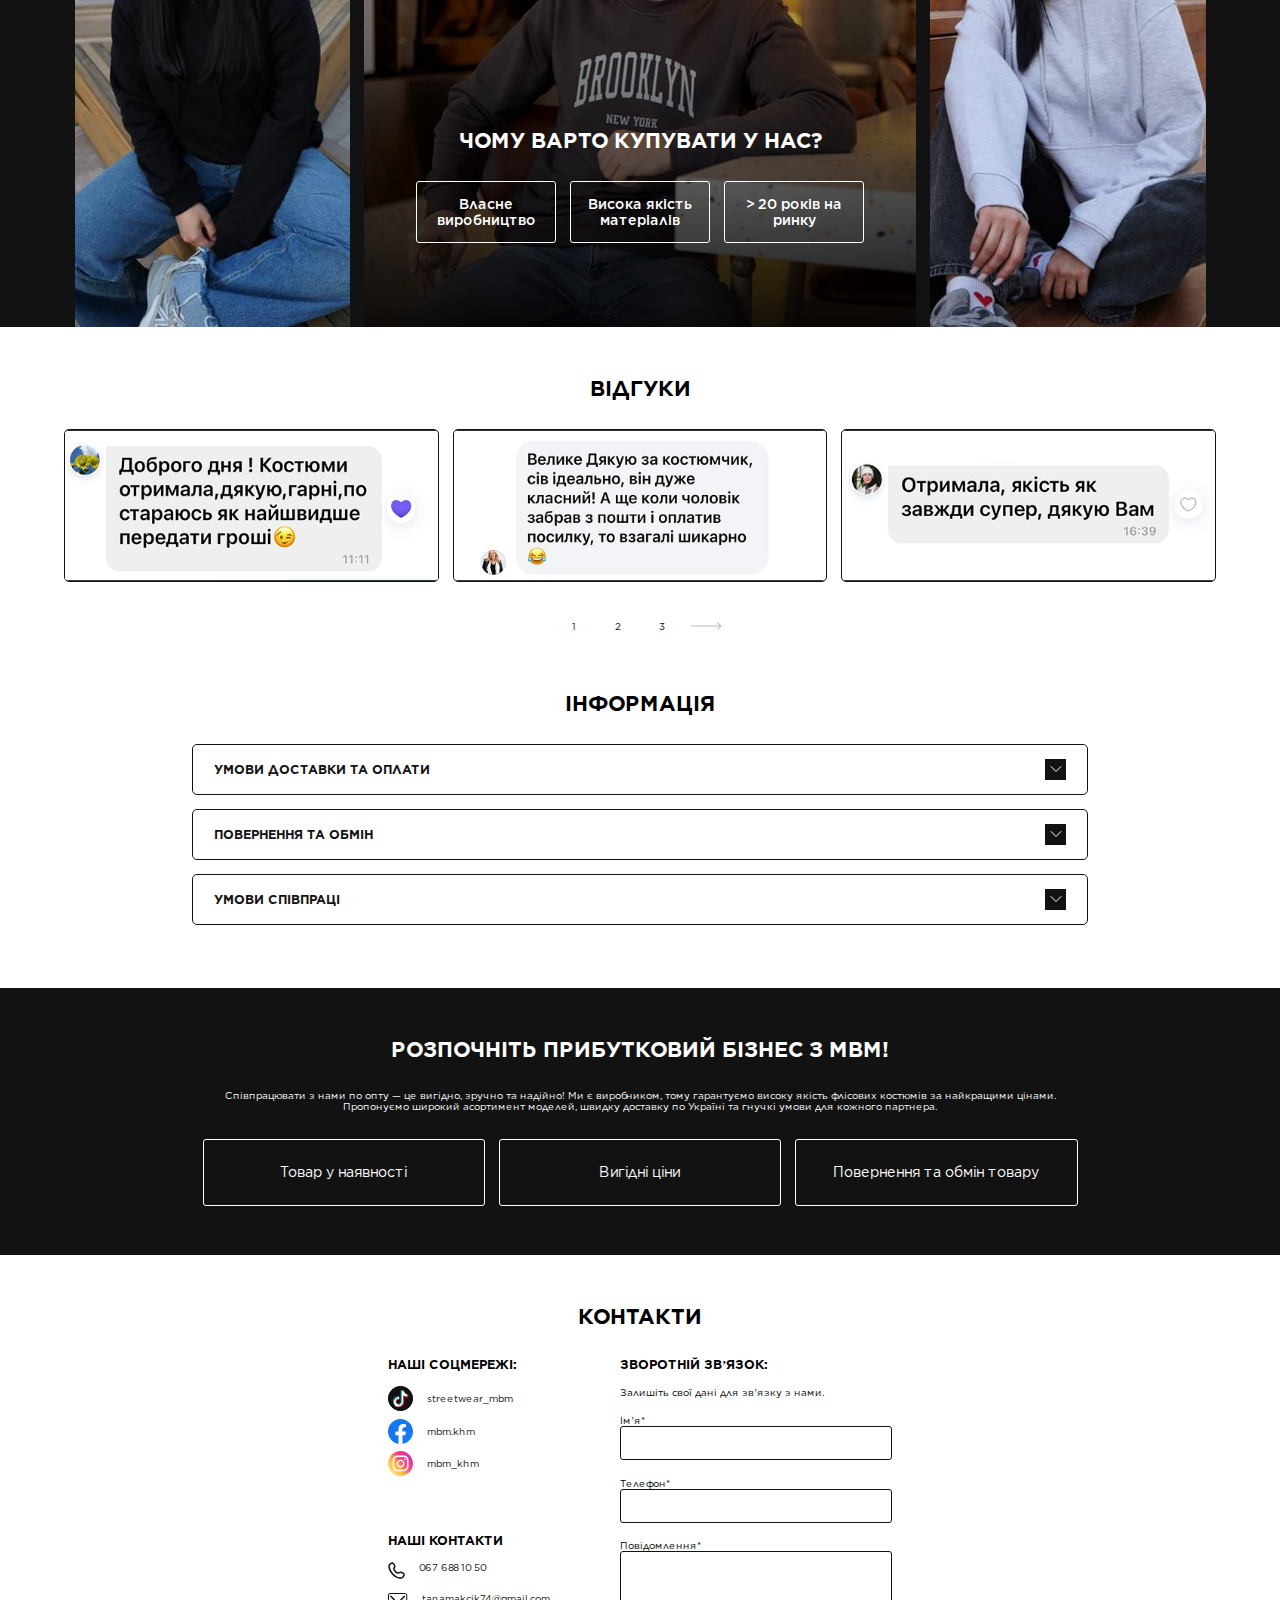
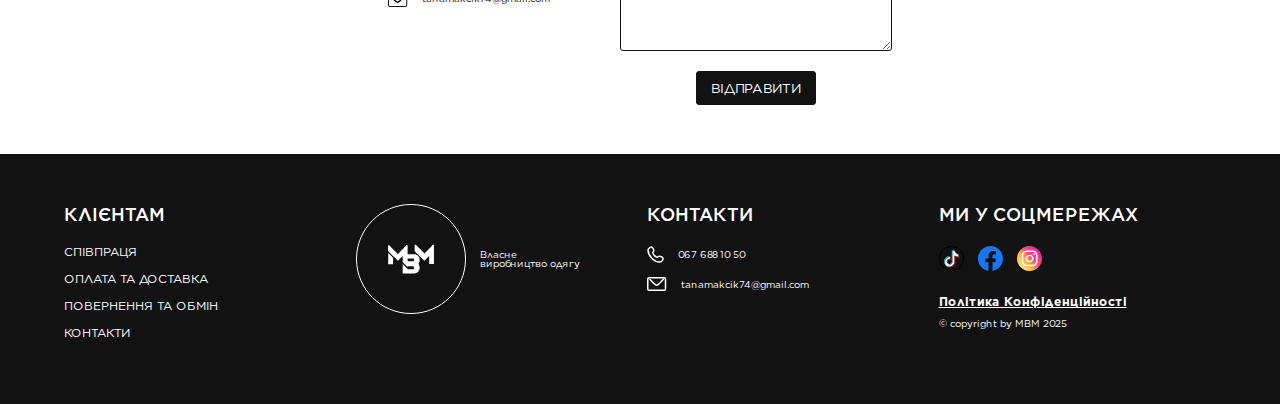
==== commit a95cc4f1: "add meta tag for seo" ====
--- a/docs/index.html
+++ b/docs/index.html
@@ -1,8 +1,8 @@
-<!DOCTYPE html><html lang="en"><head><meta charset="UTF-8"><meta name="viewport" content="width=device-width, user-scalable=yes, initial-scale=1.0, maximum-scale=2.0, minimum-scale=1.0"><link rel="stylesheet" href="css/styles.css"><link rel="apple-touch-icon" sizes="57x57" href="img/apple-icon-57x57.png"><link rel="apple-touch-icon" sizes="60x60" href="img/apple-icon-60x60.png"><link rel="apple-touch-icon" sizes="72x72" href="img/apple-icon-72x72.png"><link rel="apple-touch-icon" sizes="76x76" href="img/apple-icon-76x76.png"><link rel="apple-touch-icon" sizes="114x114" href="img/apple-icon-114x114.png"><link rel="apple-touch-icon" sizes="120x120" href="img/apple-icon-120x120.png"><link rel="apple-touch-icon" sizes="144x144" href="img/apple-icon-144x144.png"><link rel="apple-touch-icon" sizes="152x152" href="img/apple-icon-152x152.png"><link rel="apple-touch-icon" sizes="180x180" href="img/apple-icon-180x180.png"><link rel="icon" type="image/png" sizes="192x192" href="img/android-icon-192x192.png"><link rel="icon" type="image/png" sizes="32x32" href="img/favicon-32x32.png"><link rel="icon" type="image/png" sizes="96x96" href="img/favicon-96x96.png"><link rel="icon" type="image/png" sizes="16x16" href="img/favicon-16x16.png"><meta name="msapplication-TileColor" content="#ffffff"><meta name="msapplication-TileImage" content="/ms-icon-144x144.png"><meta name="theme-color" content="#ffffff"><title>МВМ — Стильний і комфортний одяг для усієї родини</title></head><body> <div class="dark-bgc"></div><div class="dark-bgc-succes"></div><div class="successPopup" id="successPopup"><div class="cancel_popup"><a href="#"><svg xmlns="http://www.w3.org/2000/svg" width="22" height="22" viewBox="0 0 22 22" fill="none">
+<!DOCTYPE html><html lang="uk"><head><meta charset="UTF-8"><meta name="viewport" content="width=device-width, user-scalable=yes, initial-scale=1.0, maximum-scale=2.0, minimum-scale=1.0"><meta http-equiv="X-UA-Compatible" content="ie=edge"><meta name="author" content="український бренд МВМ"><meta name="robots" content="index follow"><meta name="title" content="Одяг для всієї родини від українського бренду МВМ"><meta name="description" content="Інтернет-магазин МВМ — стильний та зручний одяг для жінок, чоловіків і дітей. Український бренд, власне виробництво, висока якість за приємними цінами. Продаж гуртом та в роздріб."><meta name="keywords" content="одяг від MBM, інтернет-магазин МВМ, одяг для всієї родини, інтернет-магазин одягу, жіночий одяг, чоловічий одяг, дитячий одяг, український виробник одягу, український бренд одягу, одяг гуртом та в роздріб, стильний та комфортний одяг"><link rel="stylesheet" href="css/styles.css"><link rel="apple-touch-icon" sizes="57x57" href="img/apple-icon-57x57.png"><link rel="apple-touch-icon" sizes="60x60" href="img/apple-icon-60x60.png"><link rel="apple-touch-icon" sizes="72x72" href="img/apple-icon-72x72.png"><link rel="apple-touch-icon" sizes="76x76" href="img/apple-icon-76x76.png"><link rel="apple-touch-icon" sizes="114x114" href="img/apple-icon-114x114.png"><link rel="apple-touch-icon" sizes="120x120" href="img/apple-icon-120x120.png"><link rel="apple-touch-icon" sizes="144x144" href="img/apple-icon-144x144.png"><link rel="apple-touch-icon" sizes="152x152" href="img/apple-icon-152x152.png"><link rel="apple-touch-icon" sizes="180x180" href="img/apple-icon-180x180.png"><link rel="icon" type="image/png" sizes="192x192" href="img/android-icon-192x192.png"><link rel="icon" type="image/png" sizes="32x32" href="img/favicon-32x32.png"><link rel="icon" type="image/png" sizes="96x96" href="img/favicon-96x96.png"><link rel="icon" type="image/png" sizes="16x16" href="img/favicon-16x16.png"><meta name="msapplication-TileColor" content="#ffffff"><meta name="msapplication-TileImage" content="/ms-icon-144x144.png"><meta name="theme-color" content="#ffffff"><title>МВМ — Стильний і комфортний одяг для усієї родини</title></head><body> <div class="dark-bgc"></div><div class="dark-bgc-succes"></div><div class="successPopup" id="successPopup"><div class="cancel_popup"><a href="#"><svg xmlns="http://www.w3.org/2000/svg" width="22" height="22" viewBox="0 0 22 22" fill="none">
 <path d="M1 21L20.5816 1M21 21L1.41844 1" stroke="#121212" stroke-width="2" stroke-linecap="round"/>
 </svg> </a></div><div> <a href="index.html"><img src="img/logo.svg" alt=""></a></div><h2>дякуємо за замовлення!</h2><p>Ваше замовлення прийняте, і ми працюємо над його обробкою.</p><div class="cta_conatiner black_cta_popup"><a class="cta catalog_cta" href="">на головну</a></div></div><div class="spivpracia_popup"> <a class="cancel_spivpracia" href="#"><svg xmlns="http://www.w3.org/2000/svg" width="16" height="16" viewBox="0 0 16 16" fill="none">
 <path d="M1 15L14.7071 1M15 15L1.29291 1" stroke="#121212" stroke-width="1.5" stroke-linecap="round"/>
-</svg></a><h2>Введіть свої дані і ми з Вами зв'яжемося! </h2><form action="sendcontact.php" method="post"> <div class="name"><label for="name"> </label><input id="name" type="text" name="userName" minlength="3" maxlength="30" placeholder="введіть ваше імʼя*" required="" oninput="this.value = this.value.replace(/[^a-zA-Zа-яА-ЯїЇєЄіІґҐs]/g, '')"></div><div class="phone"><label for="phone"> </label><input class="phoneInput inputMask" type="tel" name="userPhone" placeholder="введіть ваш телефон*" required="" maxlength="13"><span class="error-tel"></span></div><input type="hidden" id="orderWebsiteURL2" name="orderWebsiteURL"><div class="wrapper tac_form_btn"><button class="submit-btn" type="submit">Відправити</button></div></form></div><header> <div class="wrapper flex-between items-center header"><div class="logo"> <a class="flex-between items-center" href="index.html"><picture> <img src="img/logo.svg" alt=""></picture><span>Власне<span>виробництво одягу</span></span></a></div><nav class="nav"> <ul class="menu items-center"><li class="cancel_li"><a class="cancel" href="#"><svg xmlns="http://www.w3.org/2000/svg" width="16" height="16" viewBox="0 0 16 16" fill="none">
+</svg></a><h2>Введіть свої дані і ми з Вами зв'яжемося! </h2><form action="sendcontact.php" method="post"> <div class="name"><label for="name"> </label><input id="name" type="text" name="userName" minlength="3" maxlength="30" placeholder="введіть ваше імʼя*" required="" oninput="this.value = this.value.replace(/[^a-zA-Zа-яА-ЯїЇєЄіІґҐs]/g, '')"></div><div class="phone"><label for="phone"> </label><input class="phoneInput inputMask" type="tel" name="userPhone" placeholder="введіть ваш телефон*" required="" maxlength="13"><span class="error-tel"></span></div><input type="hidden" id="orderWebsiteURL2" name="orderWebsiteURL"><div class="wrapper tac_form_btn"><button class="submit-btn" type="submit">Відправити</button></div></form></div><header> <div class="wrapper flex-between items-center header"><div class="logo"> <a class="flex-between items-center" href="index.html"><picture> <img src="img/logo.svg" alt="Інтернет-магазин MBM" title="логотип MBM"></picture><span>Власне<span>виробництво одягу</span></span></a></div><nav class="nav"> <ul class="menu items-center"><li class="cancel_li"><a class="cancel" href="#"><svg xmlns="http://www.w3.org/2000/svg" width="16" height="16" viewBox="0 0 16 16" fill="none">
 <path d="M1 15L14.7071 1M15 15L1.29291 1" stroke="#121212" stroke-width="1.5" stroke-linecap="round"/>
 </svg></a></li><li> <a href="catalog.html">каталог</a></li><li> <a href="#spivpracia_container" data-target="spivpracia">співпраця</a></li><li> <a href="#delivery_container" data-target="delivery">оплата та доставка</a></li><li> <a href="#obmin_container" data-target="obmin">повернення та обмін</a></li><li> <a href="#contacts">контакти</a></li><li class="mobile_contacts"> <a class="items-center" href="tel:+3800676881050"><svg xmlns="http://www.w3.org/2000/svg" width="18" height="18" viewBox="0 0 18 18" fill="none">
 <path d="M12 11.1012C10.0042 13.2018 4.91318 8.15653 6.91662 6.04795C8.13985 4.76052 6.75803 3.28923 5.99317 2.20778C4.5577 0.178146 1.40643 2.98034 1.50213 4.76287C1.80394 10.384 7.88462 17.0455 13.7729 16.4645C15.615 16.2827 17.7315 12.956 15.6186 11.7402C14.5621 11.1322 13.1118 9.93099 12 11.1012Z" stroke="" stroke-width="1.5" stroke-linecap="round" stroke-linejoin="round"/>
@@ -10,7 +10,7 @@
 <path d="M12 11.1012C10.0042 13.2018 4.91318 8.15653 6.91662 6.04795C8.13985 4.76052 6.75803 3.28923 5.99317 2.20778C4.5577 0.178146 1.40643 2.98034 1.50213 4.76287C1.80394 10.384 7.88462 17.0455 13.7729 16.4645C15.615 16.2827 17.7315 12.956 15.6186 11.7402C14.5621 11.1322 13.1118 9.93099 12 11.1012Z" stroke="" stroke-width="1.5" stroke-linecap="round" stroke-linejoin="round"/>
 </svg>067 688 10 50</a><a class="cart" href="basket.html"> <svg xmlns="http://www.w3.org/2000/svg" width="19" height="22" viewBox="0 0 19 22" fill="none">
 <path d="M5.99745 5.44444H4.66909C3.44405 5.44444 2.42728 6.34544 2.33999 7.50834L1.50605 18.6195C1.40951 19.9058 2.48004 21 3.83515 21H15.1648C16.52 21 17.5905 19.9058 17.4939 18.6195L16.66 7.50834C16.5727 6.34544 15.556 5.44444 14.3309 5.44444H13.0025M5.99745 5.44444V3.22222C5.99745 1.99492 7.04288 1 8.33248 1H10.6675C11.9571 1 13.0025 1.99492 13.0025 3.22222V5.44444M5.99745 5.44444H13.0025" stroke="" stroke-width="1.5" stroke-linecap="round" stroke-linejoin="round"/>
-</svg> <span class="circle"> <span class="number">99</span></span></a></div></div></header><main> <section class="black_bg main_section"><div class="flex main_container"><h1>Стильний і комфортний одяг для усієї родини</h1><p>Гурт та роздріб</p><div class="flex cta_main"><a class="cta catalog_cta" href="catalog.html">каталог</a><a class="cta black_cta spivpracia_btn" href="#">співпраця</a></div></div><div class="grid grid_main_container"> <div class="slider-images-1"><img src="img/main-bg1.jpg" alt=""><img src="img/main-bg1-2.jpg" alt=""><img src="img/main-bg1-3.jpg" alt=""><img src="img/main-bg1-4.jpg" alt=""><img src="img/main-bg1-5.jpg" alt=""></div><video autoplay loop muted playsinline><source src="video/video_mbm.mp4" type="video/mp4"></video><video autoplay loop muted playsinline><source src="video/video_mbm2.mp4" type="video/mp4"></video><div class="slider-images-2"><img src="img/main-bg2-1.jpg" alt=""><img src="img/main-bg2-2.jpg" alt=""><img src="img/main-bg2-3.jpg" alt=""><img src="img/main-bg2.jpg" alt=""></div></div></section><div class="move-text"> <div class="content-slider pos-r flex"><h3 class="pos-r">безкоштовна доставка від 2499 ₴</h3><h3 class="pos-r">безкоштовна доставка від 2499 ₴</h3><h3 class="pos-r">безкоштовна доставка від 2499 ₴</h3><h3 class="pos-r">безкоштовна доставка від 2499 ₴</h3><h3 class="pos-r">безкоштовна доставка від 2499 ₴</h3><h3 class="pos-r">безкоштовна доставка від 2499 ₴</h3><h3 class="pos-r">безкоштовна доставка від 2499 ₴</h3><h3 class="pos-r">безкоштовна доставка від 2499 ₴</h3></div></div><section class="wrapper container"><div class="grid col-4"><div class="category_block woman"><a class="cta black_cta" href="#">для жінок</a></div><div class="category_block man"><a class="cta black_cta" href="#">для чоловіків</a></div><div class="category_block girl"><a class="cta black_cta" href="#">для дівчаток</a></div><div class="category_block boy"><a class="cta black_cta" href="#">для хлопчиків</a></div></div></section><section class="black_bg"><div class="wrapper grid col-2"><div class="about-img"> <picture> <img src="img/sec-3-bg.jpg" alt="" loading="lazy"></picture></div><div class="about_container container"><h2>МВМ — комфорт і стиль для кожного дня</h2><p>Ми — український бренд із власним виробництвом, що спеціалізується на створенні дитячого, жіночого та чоловічого одягу. </p><p>Наша мета — забезпечити кожного комфортним та стильним одягом.</p><div class="flex"><a class="cta catalog_cta" href="catalog.html">каталог</a><a class="cta black_cta spivpracia_btn" href="#">співпраця</a></div><div class="grid col-4 about-pic"><picture> <img src="img/sec-3-1.jpg" alt="" loading="lazy"></picture><picture> <img src="img/sec-3-2.jpg" alt="" loading="lazy"></picture><picture> <img src="img/sec-3-3.jpg" alt="" loading="lazy"></picture><picture> <img src="img/sec-3-4.jpg" alt="" loading="lazy"></picture></div></div></div></section><section class="same_product container wrapper"><h2>популярні товари</h2><div class="grid col-4 catalog_container"><figure class="card"> <figcaption><a class="mask-card" href="product.html"></a><picture> <img src="img/card2.jpg" alt="" loading="lazy"></picture><h2>Спортивне Худі oversize </h2><p class="price">800 ₴</p><form action="#"> <div class="size"> <label><select name="size"> <option value="">XS</option><option value="">S</option><option value="">M</option><option value="">L</option></select></label></div><div class="flex-between items-center"><div class="color flex items-center"><label><input type="radio" name="color" value="#fff"><span></span></label><label><input type="radio" name="color" value="blue"><span></span></label><label><input type="radio" name="color" value="red"><span></span></label><label><input type="radio" name="color" value="#000"><span></span></label><label><input type="radio" name="color" value="#ccc"><span></span></label><label><input type="radio" name="color" value="brown"><span></span></label></div><button class="flex"> <span>в кошик</span><svg xmlns="http://www.w3.org/2000/svg" width="13rem" height="16rem" viewBox="0 0 13 16" fill="none">
+</svg> <span class="circle"> <span class="number">99</span></span></a></div></div></header><main> <section class="black_bg main_section"><div class="flex main_container"><h1>Стильний і комфортний одяг для усієї родини</h1><p>Гурт та роздріб</p><div class="flex cta_main"><a class="cta catalog_cta" href="catalog.html">каталог</a><a class="cta black_cta spivpracia_btn" href="#">співпраця</a></div></div><div class="grid grid_main_container"> <div class="slider-images-1"><img src="img/main-bg1.jpg" alt="дівчина в ніжно-блакитному худі" title="жіноче блакитне худі"><img src="img/main-bg1-2.jpg" alt="хлопець в білому худі" title="чоловіче біле худі"><img src="img/main-bg1-3.jpg" alt="хлопець в білому світшоті" title="чоловічий білий світшот"><img src="img/main-bg1-4.jpg" alt="хлопець в сірому худі і дівчина в сірій футболці" title="молодіжний одяг сірого кольору"><img src="img/main-bg1-5.jpg" alt="хлопець і дівчина в сірих худі " title="сірі молодіжні худі"></div><video autoplay loop muted playsinline><source src="video/video_mbm.mp4" type="video/mp4"></video><video autoplay loop muted playsinline><source src="video/video_mbm2.mp4" type="video/mp4"></video><div class="slider-images-2"><img src="img/main-bg2-1.jpg" alt="дівчина в бежевому худі" title="жіноче бежеве худі"><img src="img/main-bg2-2.jpg" alt="дівчина в білому світшоті з вишнями" title="білий світшот з вишнями"><img src="img/main-bg2-3.jpg" alt="дівчина в рожевому світшоті" title="жіночий рожевий світшот оверсайз"><img src="img/main-bg2.jpg" alt="дівчина в білому світшоті Brooklyn" title="жіночий білий світшот з написом"></div></div></section><div class="move-text"> <div class="content-slider pos-r flex"><h3 class="pos-r">безкоштовна доставка від 2499 ₴</h3><h3 class="pos-r">безкоштовна доставка від 2499 ₴</h3><h3 class="pos-r">безкоштовна доставка від 2499 ₴</h3><h3 class="pos-r">безкоштовна доставка від 2499 ₴</h3><h3 class="pos-r">безкоштовна доставка від 2499 ₴</h3><h3 class="pos-r">безкоштовна доставка від 2499 ₴</h3><h3 class="pos-r">безкоштовна доставка від 2499 ₴</h3><h3 class="pos-r">безкоштовна доставка від 2499 ₴</h3></div></div><section class="wrapper container"><div class="grid col-4"><div class="category_block woman"><a class="cta black_cta" href="#">для жінок</a></div><div class="category_block man"><a class="cta black_cta" href="#">для чоловіків</a></div><div class="category_block girl"><a class="cta black_cta" href="#">для дівчаток</a></div><div class="category_block boy"><a class="cta black_cta" href="#">для хлопчиків</a></div></div></section><section class="black_bg"><div class="wrapper grid col-2"><div class="about-img"> <picture> <img src="img/sec-3-bg.jpg" alt="брюнетка в чорному худі" title="жіноче чорне спортивне худі" loading="lazy"></picture></div><div class="about_container container"><h2>МВМ — комфорт і стиль для кожного дня</h2><p>Ми — український бренд із власним виробництвом, що спеціалізується на створенні дитячого, жіночого та чоловічого одягу. </p><p>Наша мета — забезпечити кожного комфортним та стильним одягом.</p><div class="flex"><a class="cta catalog_cta" href="catalog.html">каталог</a><a class="cta black_cta spivpracia_btn" href="#">співпраця</a></div><div class="grid col-4 about-pic"><picture> <img src="img/sec-3-1.jpg" alt="довгокоса дівчина в білому світшоті" title="дівчачий біли світшот" loading="lazy"></picture><picture> <img src="img/sec-3-2.jpg" alt="хлопчик в білій футболці-поло" title="біла футболка-поло" loading="lazy"></picture><picture> <img src="img/sec-3-3.jpg" alt="дівчина в чорному світшоті" title="дівчачий чорний світшот з малюнками" loading="lazy"></picture><picture> <img src="img/sec-3-4.jpg" alt="чоловік в чорному світшоті" title="чоловічий чорний світшот з написом" loading="lazy"></picture></div></div></div></section><section class="same_product container wrapper"><h2>популярні товари</h2><div class="grid col-4 catalog_container"><figure class="card"> <figcaption><a class="mask-card" href="product.html"></a><picture> <img src="img/card2.jpg" alt="" loading="lazy"></picture><h2>Спортивне Худі oversize </h2><p class="price">800 ₴</p><form action="#"> <div class="size"> <label><select name="size"> <option value="">XS</option><option value="">S</option><option value="">M</option><option value="">L</option></select></label></div><div class="flex-between items-center"><div class="color flex items-center"><label><input type="radio" name="color" value="#fff"><span></span></label><label><input type="radio" name="color" value="blue"><span></span></label><label><input type="radio" name="color" value="red"><span></span></label><label><input type="radio" name="color" value="#000"><span></span></label><label><input type="radio" name="color" value="#ccc"><span></span></label><label><input type="radio" name="color" value="brown"><span></span></label></div><button class="flex"> <span>в кошик</span><svg xmlns="http://www.w3.org/2000/svg" width="13rem" height="16rem" viewBox="0 0 13 16" fill="none">
 <path d="M4.14821 4.11111H3.21837C2.36083 4.11111 1.64909 4.74181 1.588 5.55584L1.00424 13.3336C0.936654 14.2341 1.68602 15 2.63461 15H10.5654C11.514 15 12.2633 14.2341 12.1958 13.3336L11.612 5.55584C11.5509 4.74181 10.8392 4.11111 9.98163 4.11111H9.05178M4.14821 4.11111V2.55556C4.14821 1.69645 4.88002 1 5.78274 1H7.41726C8.31998 1 9.05178 1.69645 9.05178 2.55556V4.11111M4.14821 4.11111H9.05178" stroke="" stroke-width="1.5" stroke-linecap="round" stroke-linejoin="round"/>
 </svg></button></div></form></figcaption></figure><figure class="card"> <figcaption><a class="mask-card" href="product.html"></a><picture> <img src="img/card2.jpg" alt="" loading="lazy"></picture><h2>Спортивне Худі oversize </h2><p class="price">800 ₴</p><form action="#"> <div class="size"> <label><select name="size"> <option value="">XS</option><option value="">S</option><option value="">M</option><option value="">L</option></select></label></div><div class="flex-between items-center"><div class="color flex items-center"><label><input type="radio" name="color" value="#fff"><span></span></label><label><input type="radio" name="color" value="blue"><span></span></label><label><input type="radio" name="color" value="red"><span></span></label><label><input type="radio" name="color" value="#000"><span></span></label><label><input type="radio" name="color" value="#ccc"><span></span></label><label><input type="radio" name="color" value="brown"><span></span></label></div><button class="flex"> <span>в кошик</span><svg xmlns="http://www.w3.org/2000/svg" width="13rem" height="16rem" viewBox="0 0 13 16" fill="none">
 <path d="M4.14821 4.11111H3.21837C2.36083 4.11111 1.64909 4.74181 1.588 5.55584L1.00424 13.3336C0.936654 14.2341 1.68602 15 2.63461 15H10.5654C11.514 15 12.2633 14.2341 12.1958 13.3336L11.612 5.55584C11.5509 4.74181 10.8392 4.11111 9.98163 4.11111H9.05178M4.14821 4.11111V2.55556C4.14821 1.69645 4.88002 1 5.78274 1H7.41726C8.31998 1 9.05178 1.69645 9.05178 2.55556V4.11111M4.14821 4.11111H9.05178" stroke="" stroke-width="1.5" stroke-linecap="round" stroke-linejoin="round"/>
@@ -26,11 +26,11 @@
 <path d="M4.14821 4.11111H3.21837C2.36083 4.11111 1.64909 4.74181 1.588 5.55584L1.00424 13.3336C0.936654 14.2341 1.68602 15 2.63461 15H10.5654C11.514 15 12.2633 14.2341 12.1958 13.3336L11.612 5.55584C11.5509 4.74181 10.8392 4.11111 9.98163 4.11111H9.05178M4.14821 4.11111V2.55556C4.14821 1.69645 4.88002 1 5.78274 1H7.41726C8.31998 1 9.05178 1.69645 9.05178 2.55556V4.11111M4.14821 4.11111H9.05178" stroke="" stroke-width="1.5" stroke-linecap="round" stroke-linejoin="round"/>
 </svg></button></div></form></figcaption></figure><figure class="card"> <figcaption><a class="mask-card" href="product.html"></a><picture> <img src="img/card2.jpg" alt="" loading="lazy"></picture><h2>Спортивне Худі oversize </h2><p class="price">800 ₴</p><form action="#"> <div class="size"> <label><select name="size"> <option value="">XS</option><option value="">S</option><option value="">M</option><option value="">L</option></select></label></div><div class="flex-between items-center"><div class="color flex items-center"><label><input type="radio" name="color" value="#fff"><span></span></label><label><input type="radio" name="color" value="blue"><span></span></label><label><input type="radio" name="color" value="red"><span></span></label><label><input type="radio" name="color" value="#000"><span></span></label><label><input type="radio" name="color" value="#ccc"><span></span></label><label><input type="radio" name="color" value="brown"><span></span></label></div><button class="flex"> <span>в кошик</span><svg xmlns="http://www.w3.org/2000/svg" width="13rem" height="16rem" viewBox="0 0 13 16" fill="none">
 <path d="M4.14821 4.11111H3.21837C2.36083 4.11111 1.64909 4.74181 1.588 5.55584L1.00424 13.3336C0.936654 14.2341 1.68602 15 2.63461 15H10.5654C11.514 15 12.2633 14.2341 12.1958 13.3336L11.612 5.55584C11.5509 4.74181 10.8392 4.11111 9.98163 4.11111H9.05178M4.14821 4.11111V2.55556C4.14821 1.69645 4.88002 1 5.78274 1H7.41726C8.31998 1 9.05178 1.69645 9.05178 2.55556V4.11111M4.14821 4.11111H9.05178" stroke="" stroke-width="1.5" stroke-linecap="round" stroke-linejoin="round"/>
-</svg></button></div></form></figcaption></figure></div></section><section class="advantages_container black_bg"> <div class="wrapper grid col_3_adv"><div class="bg1"> </div><div class="bg2 flex items-center"><div class="dark-mask"></div><h2>Чому варто купувати у нас?</h2><div class="flex items-center"><p class="transparent_cta">Власне виробництво</p><p class="transparent_cta">Висока якість матеріалів</p><p class="transparent_cta">> 20 років на ринку</p></div></div><div class="bg3"></div></div></section><section class="wrapper reviews_container container"><h2>відгуки</h2><div class="grid col-3"><div class="review"> <picture> <img src="img/rev1.png" alt="" loading="lazy"></picture></div><div class="review"> <picture> <img src="img/rev2.png" alt="" loading="lazy"></picture></div><div class="review"> <picture> <img src="img/rev3.png" alt="" loading="lazy"></picture></div></div><div class="pagination flex items-center"><a class="pag-cta flex items-center" href="#">1</a><a class="pag-cta flex items-center" href="#">2</a><a class="pag-cta flex items-center" href="#">3</a><a class="arrow" href="#"> <svg xmlns="http://www.w3.org/2000/svg" width="31" height="8" viewBox="0 0 31 8" fill="none">
+</svg></button></div></form></figcaption></figure></div></section><section class="advantages_container black_bg"> <div class="wrapper grid col_3_adv"><div class="bg1"> </div><div class="bg2 flex items-center"><div class="dark-mask"></div><h2>Чому варто купувати у нас?</h2><div class="flex items-center"><p class="transparent_cta">Власне виробництво</p><p class="transparent_cta">Висока якість матеріалів</p><p class="transparent_cta">> 20 років на ринку</p></div></div><div class="bg3"></div></div></section><section class="wrapper reviews_container container"><h2>відгуки</h2><div class="grid col-3"><div class="review"> <picture> <img src="img/rev1.png" alt="жінка в чорному худі та джинсах" title="чорне жіноче худі" loading="lazy"></picture></div><div class="review"> <picture> <img src="img/rev2.png" alt="чоловік в окулярах в сірому світшоті" title="чоловічий сірий світшот" loading="lazy"></picture></div><div class="review"> <picture> <img src="img/rev3.png" alt="брюнетка в білому худі та джинсах" title="біле жіноче худі" loading="lazy"></picture></div></div><div class="pagination flex items-center"><a class="pag-cta flex items-center" href="#">1</a><a class="pag-cta flex items-center" href="#">2</a><a class="pag-cta flex items-center" href="#">3</a><a class="arrow" href="#"> <svg xmlns="http://www.w3.org/2000/svg" width="31" height="8" viewBox="0 0 31 8" fill="none">
 <path d="M30.3536 4.35355C30.5488 4.15829 30.5488 3.84171 30.3536 3.64644L27.1716 0.464464C26.9763 0.269202 26.6597 0.269202 26.4645 0.464464C26.2692 0.659726 26.2692 0.976308 26.4645 1.17157L29.2929 4L26.4645 6.82842C26.2692 7.02369 26.2692 7.34027 26.4645 7.53553C26.6597 7.73079 26.9763 7.73079 27.1716 7.53553L30.3536 4.35355ZM4.37114e-08 4.5L30 4.5L30 3.5L-4.37114e-08 3.5L4.37114e-08 4.5Z" fill="#B9B9B9"/>
 </svg></a></div></section><section class="info_container wrapper container"><h2>інформація</h2><div class="description-info"> <div class="info-item" id="delivery_container"><a class="readmore flex-between items-center" href="#"><span>умови доставки та оплати </span><span class="svg_btn"> <svg xmlns="http://www.w3.org/2000/svg" width="12" height="7" viewBox="0 0 12 7" fill="none">
 <path d="M1 1L6 6L11 1" stroke="white" stroke-linecap="round"/>
-</svg></span></a><div class="description-more" id="delivery"><div><p class="head_info">Інтернет-магазин «MBM» здійснює доставку товарів по всій території України.</p><ul class="mark"><li>Термін доставки 1-3 днів з моменту підтвердження замовлення;</li><li>Працюємо з «Новою поштою» та «Укрпоштою».</li></ul></div><div class="post-icon"><picture> <img src="img/np.png" alt=""></picture></div><div><p class="head_info">Безкоштовно при вартості замовлення від 2499 ₴. Умови безкоштовної доставки по Україні:</p><ul class="mark"><li>100% передоплата;</li><li>Замовлення на суму від 2499 ₴;</li><li>Доставка здійснюється з відділення пошти у відділення пошти;</li><li>Доставка в одному напрямку.</li></ul><p>У разі обміну товару належної якості, доставка-повернення здійснюється за рахунок покупця.</p></div><div class="post-icon"><div> <picture> <img src="img/up.png" alt=""></picture></div></div><div><p class="head_info">Безкоштовно при вартості замовлення від 2499 ₴. Умови безкоштовної доставки по Україні:</p><ul class="mark"><li>100% передоплата;</li><li>Замовлення на суму від 2499 ₴;</li><li>Доставка здійснюється з відділення пошти у відділення пошти;</li><li>Доставка в одному напрямку.</li></ul><p>У разі обміну товару належної якості, доставка-повернення здійснюється за рахунок покупця.</p></div><div><p class="head_info">Міжнародна доставка.</p><ul class="mark"><li>Ми доставляємо замовлення по всьому світу.</li><li>Відправку здійснюємо Новою Поштою.</li><li>Термін доставки – 14-21 день, проте, у зв’язку з військовим станом в Україні, час доставки може відрізнятися.</li></ul></div><p class="head_info">Вартість доставки визначається за тарифами компанії-відправника.</p></div></div><div class="info-item" id="obmin_container"><a class="readmore flex-between items-center" href="#"> <span>Повернення та обмін</span><span class="svg_btn"> <svg xmlns="http://www.w3.org/2000/svg" width="12" height="7" viewBox="0 0 12 7" fill="none">
+</svg></span></a><div class="description-more" id="delivery"><div><p class="head_info">Інтернет-магазин «MBM» здійснює доставку товарів по всій території України.</p><ul class="mark"><li>Термін доставки 1-3 днів з моменту підтвердження замовлення;</li><li>Працюємо з «Новою поштою» та «Укрпоштою».</li></ul></div><div class="post-icon"><picture> <img src="img/np.png" alt="Доставка MBM Укрпоштою" title=""></picture></div><div><p class="head_info">Безкоштовно при вартості замовлення від 2499 ₴. Умови безкоштовної доставки по Україні:</p><ul class="mark"><li>100% передоплата;</li><li>Замовлення на суму від 2499 ₴;</li><li>Доставка здійснюється з відділення пошти у відділення пошти;</li><li>Доставка в одному напрямку.</li></ul><p>У разі обміну товару належної якості, доставка-повернення здійснюється за рахунок покупця.</p></div><div class="post-icon"><div> <picture> <img src="img/up.png" alt="Доставка MBM Новою поштою" title=""></picture></div></div><div><p class="head_info">Безкоштовно при вартості замовлення від 2499 ₴. Умови безкоштовної доставки по Україні:</p><ul class="mark"><li>100% передоплата;</li><li>Замовлення на суму від 2499 ₴;</li><li>Доставка здійснюється з відділення пошти у відділення пошти;</li><li>Доставка в одному напрямку.</li></ul><p>У разі обміну товару належної якості, доставка-повернення здійснюється за рахунок покупця.</p></div><div><p class="head_info">Міжнародна доставка.</p><ul class="mark"><li>Ми доставляємо замовлення по всьому світу.</li><li>Відправку здійснюємо Новою Поштою.</li><li>Термін доставки – 14-21 день, проте, у зв’язку з військовим станом в Україні, час доставки може відрізнятися.</li></ul></div><p class="head_info">Вартість доставки визначається за тарифами компанії-відправника.</p></div></div><div class="info-item" id="obmin_container"><a class="readmore flex-between items-center" href="#"> <span>Повернення та обмін</span><span class="svg_btn"> <svg xmlns="http://www.w3.org/2000/svg" width="12" height="7" viewBox="0 0 12 7" fill="none">
 <path d="M1 1L6 6L11 1" stroke="white" stroke-linecap="round"/>
 </svg></span></a><div class="description-more" id="obmin"><div><p class="head_info">Повернення здійснюється через служби доставки «Нова Пошта» протягом 2 днів після покупки.</p><p>Після отримання товару наші менеджери оглядають його на предмет носіння або інших пошкоджень і повертають зворотні кошти на картку.</p></div><div><p class="head_info">Товар повинен мати продажний вигляд: </p><ul class="mark"><li>Максимально охайний.</li><li>Не мати слідів носіння та інших ушкоджень.</li><li>Обов’язкова наявність усіх бірок.</li></ul></div><div><p class="head_info">Обмін можна здійснити протягом 2 днів. </p></div></div></div><div class="info-item" id="spivpracia_container"><a class="readmore flex-between items-center" href="#"> <span>Умови співпраці</span><span class="svg_btn"> <svg xmlns="http://www.w3.org/2000/svg" width="12" height="7" viewBox="0 0 12 7" fill="none">
 <path d="M1 1L6 6L11 1" stroke="white" stroke-linecap="round"/>
--- a/docs/css/styles.css
+++ b/docs/css/styles.css
@@ -1 +1 @@
-@font-face{font-family:Gotham;src:url(../fonts/Gotham-Book.woff2) format("woff2"),url(../fonts/Gotham-Book.woff) format("woff"),url(../fonts/Gotham-Book.ttf) format("truetype");font-weight:400;font-style:normal;font-display:swap}@font-face{font-family:Gotham;src:url(../fonts/Gotham-Bold.woff2) format("woff2"),url(../fonts/Gotham-Bold.woff) format("woff"),url(../fonts/Gotham-Bold.ttf) format("truetype");font-weight:700;font-style:normal;font-display:swap}@font-face{font-family:Gotham;src:url(../fonts/Gotham-Black.woff2) format("woff2"),url(../fonts/Gotham-Black.woff) format("woff"),url(../fonts/Gotham-Black.ttf) format("truetype");font-weight:900;font-style:normal;font-display:swap}@font-face{font-family:Gotham;src:url(../fonts/Gotham-Light.woff2) format("woff2"),url(../fonts/Gotham-Light.woff) format("woff"),url(../fonts/Gotham-Light.ttf) format("truetype");font-weight:300;font-style:normal;font-display:swap}@font-face{font-family:Gotham;src:url(../fonts/Gotham-Medium.woff2) format("woff2"),url(../fonts/Gotham-Medium.woff) format("woff"),url(../fonts/Gotham-Medium.ttf) format("truetype");font-weight:500;font-style:normal;font-display:swap}.product_container>.grid{gap:10rem}.product_container h1{padding-bottom:30rem;text-transform:uppercase}.product_container .price{padding:0;font-size:32rem;font-weight:700;text-transform:uppercase}.product_container .spivpracia_product_btn{color:#121212}.product_container table{width:100%;text-align:center;border-radius:3px;border-collapse:separate;border-spacing:0;background-color:#121212;overflow:hidden}.product_container thead{background-color:#121212;color:#fff}.product_container td,.product_container th{padding:11rem}.product_container td{border-bottom:1px solid #121212;border-right:1px solid #121212}.product_container td:first-child{border-left:1px solid #121212}.product_container th+th{border-left:1px solid #fff}.product_container tbody{background-color:#fff}.product_container tbody tr:last-child td:first-child{border-radius:0 0 0 3px}.product_container tbody tr:last-child td:last-child{border-radius:0 0 3px 0}.product_container .color{-ms-flex-wrap:nowrap;flex-wrap:nowrap;width:100%}.product_container p.price_rozdrib{padding:0}.price_block{margin-bottom:30rem}p.price_rozdrib{color:#cababa;text-decoration:line-through}.img-block{display:grid;grid-template-columns:120rem 73%;grid-column-gap:20rem;width:100%;height:100%;overflow:hidden}.img-block img{width:100%;height:100%;-o-object-fit:cover;object-fit:cover;border-radius:5px}.small-img{position:relative;max-height:500rem;display:grid;row-gap:5rem;grid-template-rows:1fr}.main-img{max-height:400rem}.carousel-card{display:grid;row-gap:5rem;border-radius:5px;grid-template-rows:1fr 1fr;-webkit-transition:all .5s aese;-o-transition:all .5s aese;transition:all .5s aese}.small-img-parent{width:100%;min-width:100rem;min-height:170rem}.small-img-parent img{-o-object-fit:cover;object-fit:cover}.product_btn_change{padding-bottom:28rem}.toggle-btn{color:#cababa;font-size:18rem;font-weight:700;text-transform:uppercase}.toggle-btn:hover{color:#121212;text-decoration-line:underline}.active_product{display:block;color:#121212;text-decoration-line:underline}.none_product{display:none}.description_product_one,.description_product_opt{font-size:18rem;font-weight:500}.description_product_one p,.description_product_opt p{padding-bottom:18rem}.color_container{padding-bottom:27rem}.card_size_btn label input{padding:13px;min-width:70rem;height:40rem;border-radius:3px;border:1px solid #b9b9b9}.card_size_btn label span{font-size:18rem}.opt_size{display:block}.opt_size span{display:block;width:100%}.order-product{-ms-flex-wrap:wrap;flex-wrap:wrap}.order-product .cta{width:100%;max-width:none}.order-product .spivpracia_btn:hover{color:#fff;background-color:#121212}.same_product .cta_main{padding:70rem 0}@media screen and (min-width:500px){.img-block{grid-template-columns:1.2fr 4fr}}@media screen and (min-width:768px){.product_container>.grid{grid-template-columns:1fr 1fr;gap:50rem}.img-block{grid-template-columns:30% 70%}.opt_size{width:80%}}@media screen and (min-width:1000px){.img-block{max-height:600rem;display:grid;-webkit-column-gap:20rem;-moz-column-gap:20rem;column-gap:20rem;grid-template-columns:1fr 1fr}}@media screen and (min-width:1024px){.img-block{grid-template-columns:170rem 4fr}}@media screen and (min-width:1440px){.main-img{max-height:600rem}}*{margin:0;padding:0;-webkit-box-sizing:border-box;box-sizing:border-box}html{font-size:.7px;scroll-behavior:smooth}body{font-size:14rem;font-weight:400;font-family:Gotham}ul{list-style:none}a{-webkit-transition:all .5s ease;-o-transition:all .5s ease;transition:all .5s ease;text-decoration:none}h2{padding-bottom:40rem;text-align:center;font-size:30rem;font-weight:700;text-transform:uppercase}input,select,textarea{-webkit-appearance:none;-moz-appearance:none;appearance:none;width:100%;outline:0}textarea{min-height:100px;max-height:250px;resize:vertical}input[type=tel],input[type=text],select,textarea{padding:12rem 10rem;border-radius:3px;border:1px solid #121212}button,input[type=checkbox],input[type=radio]{cursor:pointer}.wrapper{width:95%;margin:0 auto;padding:0 15rem}.pos-r{position:relative}.flex{display:-webkit-box;display:-ms-flexbox;display:flex;gap:20rem}.flex-between{display:-webkit-box;display:-ms-flexbox;display:flex;gap:20rem;-webkit-box-pack:justify;-ms-flex-pack:justify;justify-content:space-between}.grid{display:grid;gap:20rem}.items-center{-webkit-box-align:center;-ms-flex-align:center;align-items:center}img,video{width:100%;height:100%;-o-object-fit:cover;object-fit:cover;-o-object-position:center;object-position:center}.black_bg{color:#fff;background-color:#121212}.cta{display:-webkit-box;display:-ms-flexbox;display:flex;-webkit-box-align:center;-ms-flex-align:center;align-items:center;-webkit-box-pack:center;-ms-flex-pack:center;justify-content:center;width:90%;height:60rem;padding:19rem;border-radius:3px;text-align:center;font-size:18rem;font-weight:500;line-height:normal;text-transform:uppercase;-webkit-transition:all .5 ease;-o-transition:all .5 ease;transition:all .5 ease}.cta:hover{-webkit-transform:scale(1.05);-ms-transform:scale(1.05);transform:scale(1.05)}header{padding:15px 0;-webkit-box-shadow:0 0 0 1px rgba(0,0,0,.1);box-shadow:0 0 0 1px rgba(0,0,0,.1)}.logo a{color:#121212;font-size:14rem;line-height:1em}.logo a picture{display:inline-block;width:90rem;height:90rem}.logo a img{width:100%;height:100%;-o-object-fit:contain;object-fit:contain}.logo a span{display:block}.desctop_contacts{display:none}.nav{position:fixed;top:0;left:-100%;width:70vw;height:100vh;padding:20px;z-index:10;background-color:#fff;-webkit-transition:all .5s ease;-o-transition:all .5s ease;transition:all .5s ease}.menu{color:#121212;text-transform:uppercase}.menu li{padding-bottom:10px}.menu a{position:relative;display:block;line-height:2em;color:#121212}.menu a::before{content:"";position:absolute;left:0;bottom:0;width:0;height:1px;background-color:#121212;-webkit-transition:all .5s ease;-o-transition:all .5s ease;transition:all .5s ease}.menu a:hover{text-shadow:0 0 1px}.menu a:hover::before{width:100%}.mobile_contacts a{display:-webkit-box;display:-ms-flexbox;display:flex;-webkit-box-pack:start;-ms-flex-pack:start;justify-content:flex-start}.header_contacts a,.mobile_contacts a{gap:5rem;color:#121212;-webkit-transition:all .5 ease;-o-transition:all .5 ease;transition:all .5 ease}.header_contacts a:hover,.mobile_contacts a:hover{-webkit-transform:scale(1.1);-ms-transform:scale(1.1);transform:scale(1.1)}.header_contacts svg path,.mobile_contacts svg path{stroke:#121212}.dark-bgc,.dark-bgc-succes{display:none;position:fixed;top:0;left:0;width:100%;height:100%;background-color:rgba(0,0,0,.5);-webkit-backdrop-filter:blur(2px);backdrop-filter:blur(2px);z-index:5}.header{position:relative}.burger{width:50px;height:100%;cursor:pointer}.bord{display:block;margin:4px;width:30px;height:5px;border-radius:2px;background-color:#121212;-webkit-transition:all 1s ease;-o-transition:all 1s ease;transition:all 1s ease}.burger:hover>.b1{-webkit-transform:translateX(20px);-ms-transform:translateX(20px);transform:translateX(20px)}.burger:hover>.b2{-webkit-transform:translateX(10px);-ms-transform:translateX(10px);transform:translateX(10px)}.b1{width:20px}.b2{width:30px}.b3{width:40px;top:10px}a.cancel{position:absolute;top:10px;right:10px;cursor:pointer}.cart{position:relative}.circle{position:absolute;bottom:-11px;right:-16px;width:19px;height:19px;background-color:#121212;border-radius:50%}.number{position:absolute;top:50%;left:50%;font-size:12px;color:#fff;-webkit-transform:translate(-50%,-50%);-ms-transform:translate(-50%,-50%);transform:translate(-50%,-50%)}.card figcaption{position:relative}.card picture{display:block;width:100%;overflow:hidden;border-radius:3px}.card picture img{height:100%;border-radius:3px;-webkit-transition:all .5s ease;-o-transition:all .5s ease;transition:all .5s ease}.card form{position:relative;z-index:4}.card h2{display:-webkit-box;display:-ms-flexbox;display:flex;-webkit-box-align:center;-ms-flex-align:center;align-items:center;text-align:left;min-height:43px;padding:10rem 0 15rem;font-size:16rem;font-weight:500;text-transform:none}.card button{gap:0;-webkit-box-pack:end;-ms-flex-pack:end;justify-content:flex-end;position:relative;width:30rem;height:30rem;border:1px solid #121212;border-radius:1.5px;background-color:rgba(0,0,0,0);overflow:hidden;-webkit-transition:all .5s ease;-o-transition:all .5s ease;transition:all .5s ease;cursor:pointer}.card button svg{-webkit-transform:translate(-60%,40%);-ms-transform:translate(-60%,40%);transform:translate(-60%,40%)}.card button svg path{stroke:#121212}.card button span{display:block;position:absolute;width:0;top:50%;left:0;white-space:nowrap;color:rgba(0,0,0,0);-webkit-transform:translateY(-50%);-ms-transform:translateY(-50%);transform:translateY(-50%)}.card button:hover{color:#fff;background-color:#121212}.card button:hover svg path{stroke:#fff}.card select{-webkit-appearance:none;-moz-appearance:none;appearance:none;font-size:14px;width:55%;border:none;border-bottom:1px solid #121212;background-color:rgba(0,0,0,0);outline:0}.card select option{padding:0 10rem}.mask-card{position:absolute;top:0;left:0;width:100%;height:100%;z-index:1}.mask-card:hover~picture>img{-webkit-transform:scale(1.05);-ms-transform:scale(1.05);transform:scale(1.05)}.color{row-gap:0;-webkit-column-gap:5px;-moz-column-gap:5px;column-gap:5px;-ms-flex-wrap:wrap;flex-wrap:wrap;max-width:30vw}.color label{position:relative}.color span{display:block;position:absolute;top:0;left:0;width:15px;height:15px;border-radius:50%;-webkit-transform:translate(16%,16%);-ms-transform:translate(16%,16%);transform:translate(16%,16%)}.color input{width:20px;height:20px;border-radius:50%;border:4px solid #fff;outline:1px solid #fff}.color input:checked{outline:1px solid #eaeaea}.price,.size{font-size:14px;padding-bottom:15rem}.price label,.size label{position:relative}.price label::before,.size label::before{content:"";position:absolute;width:8px;height:8px;top:30%;right:10rem;border-top:1.5px solid #121212;border-right:1.5px solid #121212;-webkit-transform:translateY(-50%) rotate(135deg);-ms-transform:translateY(-50%) rotate(135deg);transform:translateY(-50%) rotate(135deg);z-index:-1}div.size{min-height:47rem}.data div{min-width:50%;margin-bottom:10px}.error_cart{-webkit-box-orient:vertical;-webkit-box-direction:normal;-ms-flex-direction:column;flex-direction:column;position:absolute;top:60%;left:50%;-webkit-transform:translate(-50%,-50%);-ms-transform:translate(-50%,-50%);transform:translate(-50%,-50%)}.phone{position:relative}.cart_popup,.spivpracia_popup{position:fixed;top:50%;left:50%;display:none;padding:70rem 50rem 120rem;width:90vw;background-color:#fff;-webkit-transform:translate(-50%,-50%);-ms-transform:translate(-50%,-50%);transform:translate(-50%,-50%);z-index:3}.spivpracia_popup{padding:50rem}.spivpracia_popup div{margin-bottom:20rem}.spivpracia_popup .tac_form_btn{padding-top:0}.cancel_cart,.cancel_spivpracia{position:absolute;top:15px;right:15px}.cart-head{padding-bottom:10rem;font-size:18rem;font-weight:700;text-transform:uppercase}.cart-container{grid-template-columns:1fr 4fr}.cart-container p{padding-bottom:0}.color_cart{gap:5px}.color_circle{display:inline-block;width:20rem;height:20rem;border-radius:50%}.main_section{margin-bottom:13px}.main_container{-webkit-box-orient:vertical;-webkit-box-direction:normal;-ms-flex-direction:column;flex-direction:column;padding:77rem 0 66rem;text-align:center}.main_container h1{font-size:42rem;font-weight:700;line-height:normal;text-transform:uppercase}.main_container p{padding:20rem 0;font-size:24px;font-weight:400}.move-text{margin-bottom:13rem;padding:30rem 0;overflow:hidden;background-color:#eaeaea}.content-slider{padding-bottom:0;-webkit-column-gap:30px;-moz-column-gap:30px;column-gap:30px}.content-slider h3{color:#121212;font-size:14rem;white-space:nowrap;font-weight:300}.content-slider h3::after{content:"";position:absolute;top:50%;right:-15px;width:1px;height:17px;background-color:#121212;-webkit-transform:translateY(-50%);-ms-transform:translateY(-50%);transform:translateY(-50%)}.cta_main{-ms-flex-wrap:wrap;flex-wrap:wrap;-webkit-box-pack:center;-ms-flex-pack:center;justify-content:center}.catalog_cta{display:-webkit-box;display:-ms-flexbox;display:flex;-webkit-box-pack:center;-ms-flex-pack:center;justify-content:center;padding:30rem;color:#121212;background-color:#fff}.catalog_cta:hover{background-color:#eaeaea}.black_cta{color:#fff;border:1px solid #fff}.black_cta:hover{color:#121212;background-color:#fff}.grid_main_container{grid-template-columns:1.5fr 1fr;grid-auto-flow:row dense}.grid_main_container video{border-radius:5px 5px 0 0}.grid_main_container video:nth-child(3){-webkit-box-ordinal-group:2;-ms-flex-order:1;order:1}.grid_main_container picture{display:inline-block;height:100%;max-height:550px}.grid_main_container picture img{border-radius:5px 5px 0 0}.slider-images-1,.slider-images-2{position:relative;top:0;display:-webkit-box;display:-ms-flexbox;display:flex;width:100%;height:100%}.slider-images-1 img,.slider-images-2 img{position:absolute;opacity:0;border-radius:5px 5px 0 0;-webkit-transition:all .5s ease;-o-transition:all .5s ease;transition:all .5s ease;-o-object-position:top;object-position:top}.slider-images-1 .slider-img,.slider-images-2 .slider-img{opacity:1}.slider-images-1 img.active,.slider-images-2 img.active{opacity:1}.about_container .flex{-ms-flex-wrap:wrap;flex-wrap:wrap;-webkit-box-pack:center;-ms-flex-pack:center;justify-content:center}.about_container p{padding-bottom:20rem;font-size:18rem}.about_container p:nth-child(3){padding-bottom:36rem}.about-pic{padding-top:50rem}.about-pic img{border-radius:3px}.col-4{grid-template-columns:repeat(2,1fr)}.advantages_container>div{height:100%;min-height:40vw}.bg1{background:#fff url(../img/sec-5-1.jpg) no-repeat center/cover}.bg2{position:relative;-webkit-box-orient:vertical;-webkit-box-direction:normal;-ms-flex-direction:column;flex-direction:column;-webkit-box-pack:end;-ms-flex-pack:end;justify-content:flex-end;background:#fff url(../img/sec-5-2.jpg) no-repeat center/cover}.bg2 .flex,.bg2 h2{position:relative;padding-bottom:20rem;z-index:1}.bg2 .flex{-webkit-box-pack:center;-ms-flex-pack:center;justify-content:center;-ms-flex-wrap:wrap;flex-wrap:wrap}.bg2 .flex p{width:200rem;text-align:center;font-weight:500}.dark-mask{position:absolute;top:0;left:0;width:100%;height:100%;background:-webkit-gradient(linear,left top,left bottom,from(rgba(0,0,0,0)),to(rgba(0,0,0,.9)));background:-o-linear-gradient(top,rgba(0,0,0,0) 0,rgba(0,0,0,.9) 100%);background:linear-gradient(180deg,rgba(0,0,0,0) 0,rgba(0,0,0,.9) 100%)}.bg3{background:#fff url(../img/sec-5-3.jpg) no-repeat center/cover}.transparent_cta{font-size:14px;border:1px solid #fff;border-radius:3px;background-color:rgba(0,0,0,0);padding:20rem 0}.container{padding:70rem 0}.category_block{position:relative;max-width:370px;min-height:240px;border-radius:5px}.category_block a{position:absolute;bottom:10%;left:50%;min-width:150px;padding:15px 0;font-size:14px;-webkit-transform:translateX(-50%);-ms-transform:translateX(-50%);transform:translateX(-50%)}.category_block a:hover{-webkit-transform:translateX(-50%);-ms-transform:translateX(-50%);transform:translateX(-50%)}.woman{background:#000 url(../img/woman.jpg) no-repeat center/cover}.man{background:#000 url(../img/men.jpg) no-repeat center/cover}.girl{background:#000 url(../img/girl.jpg) no-repeat center/cover}.boy{background:#000 url(../img/boy.jpg) no-repeat center/cover}.catalog .col-4{grid-template-columns:repeat(2,1fr)}.category_btn{grid-template-columns:repeat(2,1fr);padding-bottom:30px}.category_btn label{position:relative;cursor:pointer;z-index:2;-webkit-transition:all .5s ease;-o-transition:all .5s ease;transition:all .5s ease}.category_btn label:hover{-webkit-transform:scale(1.05);-ms-transform:scale(1.05);transform:scale(1.05)}.category_btn label:hover>input{background-color:#121212}.category_btn label:hover>span{background-color:#121212;color:#fff}.category_btn input{width:100%;border:1px solid #121212;border-radius:0;cursor:pointer}.category_btn input:checked{background-color:#121212}.category_btn input:checked+span{color:#fff}.category_btn span{text-align:center;position:absolute;top:50%;left:50%;font-size:14rem;font-weight:500;text-transform:uppercase;-webkit-transform:translate(-50%,-50%);-ms-transform:translate(-50%,-50%);transform:translate(-50%,-50%)}.card{width:42vw}.pagination{padding-top:30px;-webkit-box-pack:center;-ms-flex-pack:center;justify-content:center}.pag-cta{-webkit-box-pack:center;-ms-flex-pack:center;justify-content:center;color:#121212;width:30px;height:30px;font-size:14rem;border-radius:3px}.pag-cta:hover{background-color:#121212;color:#fff}.review{border-radius:5px;border:1px solid #121212;overflow:hidden}.submit-btn{font-family:Gotham;padding:12rem 20rem;color:#fff;border-radius:3px;border:1px solid #121212;background:#121212;-webkit-transition:all .5s ease;-o-transition:all .5s ease;transition:all .5s ease;cursor:pointer;text-transform:uppercase}.submit-btn:hover{color:#121212;background-color:#fff}.tac_form_btn{padding-top:20px;text-align:center}.start_buisnes{text-align:center}.start_buisnes p{padding-bottom:27px}.start_buisnes .transparent_cta{padding:35rem 0}.error-name,.error-tel{position:absolute;bottom:-15px;left:0;font-size:12px;color:#eb4242}.info_container{font-size:16rem}.info-item{margin-bottom:20rem;border-radius:5px;border:1px solid #121212}.readmore{position:relative;padding:15rem 20rem;color:#121212}.readmore span:first-child{font-size:18rem;font-weight:700;text-transform:uppercase}.readmore-active{border-radius:5px 5px 0 0}.readmore-active .svg_btn svg{-webkit-transform:translate(-50%,-50%) rotate(-180deg);-ms-transform:translate(-50%,-50%) rotate(-180deg);transform:translate(-50%,-50%) rotate(-180deg)}.head_info{padding-bottom:5px;font-weight:500}.description-more{font-size:14rem;font-weight:400;max-height:0;overflow:hidden}.visible{padding:0 15rem 30rem;max-height:3000rem;-webkit-transition:max-height 1s ease;-o-transition:max-height 1s ease;transition:max-height 1s ease}.visible>div{padding-bottom:20rem}.svg_btn{position:relative;display:inline-block;width:30rem;height:30rem;background-color:#121212}.svg_btn svg{position:absolute;top:50%;left:50%;-webkit-transform:translate(-50%,-50%) rotate(0);-ms-transform:translate(-50%,-50%) rotate(0);transform:translate(-50%,-50%) rotate(0);-webkit-transition:all .5s ease;-o-transition:all .5s ease;transition:all .5s ease}.mark li{position:relative;padding:0 0 2px 15px}.mark li::before{content:"";position:absolute;top:50%;left:0;width:3px;height:3px;background-color:#121212;border-radius:50%;-webkit-transform:translate(-50%,-50%);-ms-transform:translate(-50%,-50%);transform:translate(-50%,-50%)}.post-icon{max-width:200px}.wrapper-contact h2{padding-bottom:20rem;text-align:left;font-size:18rem}.wrapper-contact form{min-width:370rem}.page-contact{padding-bottom:70rem}.page-contact a{margin-bottom:20rem;color:#121212;-webkit-transition:all .5 ease;-o-transition:all .5 ease;transition:all .5 ease}.page-contact a:hover{-webkit-transform:scale(1.1);-ms-transform:scale(1.1);transform:scale(1.1)}.social-contact a{margin-bottom:11rem}.form-contactPage .tac_form_btn{padding:0}.form-contactPage p{position:relative}.form-contactPage p:not(.form-contactPagep:last-child){margin-bottom:25rem}.successPopup{display:none;text-align:center}.successPopup h2{padding-top:30rem;padding-bottom:10rem}.successPopup img{max-width:120px;max-height:120px}.black_cta_popup{width:80%;padding-top:40rem;margin:0 auto}.black_cta_popup a{width:100%;color:#fff;background-color:#121212}.black_cta_popup a:hover{background-color:#000}.successPopup{position:fixed;padding:30rem;top:50%;left:50%;-webkit-transform:translate(-50%,-50%);-ms-transform:translate(-50%,-50%);transform:translate(-50%,-50%);z-index:20;background-color:#fff}.privacy_container h1{padding-bottom:30rem;text-align:center;font-size:30rem;font-weight:700;text-transform:uppercase}.privacy_container div,.privacy_container ul{margin-bottom:20rem}.cancel_popup{position:absolute;top:20rem;right:20rem}.reviews_container{padding:70rem 0 0}.spivpracia_submit_btn,a.spivpracia_product_btn,button.spivpracia_product_btn{text-align:center;width:100%;padding:24rem;font-size:18rem;font-weight:500;line-height:norma;text-transform:uppercase;border-radius:3px;border:1px solid #121212}.filter{-ms-flex-wrap:wrap;flex-wrap:wrap}.slider-range{position:relative;width:199px;height:1.5px;background:#ddd;margin:20px 0 50rem}.range{position:absolute;height:100%;background:#121212}.handle{position:absolute;width:9px;height:9px;background:#121212;cursor:pointer;top:50%;z-index:2;border-radius:1.5px;-webkit-transform:translateY(-50%);-ms-transform:translateY(-50%);transform:translateY(-50%)}#min-handle{left:0}#max-handle{right:0}.values{position:relative;top:20rem;display:-webkit-box;display:-ms-flexbox;display:flex;-webkit-box-pack:justify;-ms-flex-pack:justify;justify-content:space-between;font-size:16rem}.filter_container{min-width:40%}.filter_container .info-item{border:none}.filter_container .readmore{padding:0}.filter_container .readmore span:first-child{font-size:18rem;font-weight:500}.filter_container .readmore .svg_btn{background-color:#fff}.filter_container .visible{padding:30rem 2rem}.filter_container .visible p{padding-bottom:20rem;font-size:16rem;font-weight:500}.filter_container .visible .flex-between{gap:50px}.filter_container input{width:15rem;height:15rem;border-radius:3rem;outline:1px solid #b9b9b9;border:3px solid #fff}.filter_container input:checked{background-color:#121212}.filter_container label{padding-bottom:12px;gap:10px}.sort-select{padding:0 0 30rem;-webkit-column-gap:8rem;-moz-column-gap:8rem;column-gap:8rem;-webkit-box-pack:end;-ms-flex-pack:end;justify-content:flex-end;-webkit-box-align:center;-ms-flex-align:center;align-items:center;max-height:40rem}.sort-select p{color:#1e1e1e;font-size:18rem;font-weight:500;text-transform:uppercase}.select{position:relative;min-width:300rem;height:30rem;background:#fff;z-index:7}.is-opened .select__in:after{-webkit-transform:translateY(0) rotate(45deg);-ms-transform:translateY(0) rotate(45deg);transform:translateY(0) rotate(45deg)}.is-opened .select__list{visibility:visible;max-height:none;opacity:1;z-index:5}.is-opened .select__item{font-size:18rem;-webkit-transition:all .5s ease;-o-transition:all .5s ease;transition:all .5s ease;display:block}.is-opened .select__item:hover{color:#c482e6}.is-active{display:none}.select__in{position:absolute;padding-left:20rem;font-size:18rem;top:50%;left:50%;width:100%;-webkit-user-select:none;-moz-user-select:none;-ms-user-select:none;user-select:none;-webkit-transform:translate(-50%,-50%);-ms-transform:translate(-50%,-50%);transform:translate(-50%,-50%);cursor:pointer}.select__in::after{-webkit-transition:all 1s ease;-o-transition:all 1s ease;transition:all 1s ease;font-weight:500;content:"";position:absolute;top:40%;right:30rem;width:8px;height:8px;display:block;border-top:1px solid #1e1e1e;border-left:1px solid #1e1e1e;-webkit-transform:translateY(-50%) rotate(225deg);-ms-transform:translateY(-50%) rotate(225deg);transform:translateY(-50%) rotate(225deg)}.select__list{display:block;overflow:hidden;width:100%;background:#fff;position:absolute;top:100%;left:-1px;-webkit-transition:opacity .2s ease .1s;-o-transition:opacity .2s ease .1s;transition:opacity .2s ease .1s;visibility:hidden;max-height:0;opacity:0}.select__item{display:none;padding:5px 10px;font-size:14rem;color:#1e1e1e;background:#fff;-webkit-transition:all .3s ease;-o-transition:all .3s ease;transition:all .3s ease;cursor:pointer}.basket_container h1,.order_container h1{font-size:30rem;font-weight:700;text-transform:uppercase}.basket_container h1{padding-bottom:60rem}.basket_container hr{margin:20px 0;border:none;border-bottom:1px solid #121212}.delete_cart{color:#cababa;font-size:18rem;text-decoration:underline}.delete_cart:hover{color:#121212}.basket-card{grid-template-columns:repeat(2,1fr)}.description_bascket h2{width:50%;font-size:18rem;text-align:left;font-weight:700}.description_bascket p{font-size:18rem;font-weight:500;padding-bottom:30rem}.quantity_container button{width:20px;height:20px;color:#121212;background-color:#fff;border:1px solid #121212;-webkit-transition:all .5s ease;-o-transition:all .5s ease;transition:all .5s ease;border-radius:3px;cursor:pointer}.quantity_container button:hover{background-color:#121212;color:#fff}.quantity_container input{text-align:center;-webkit-appearance:none;-moz-appearance:none;appearance:none;border:none;max-width:40rem}.price_basket{font-size:32rem;font-weight:700;text-transform:uppercase}.del{border:none;background-color:#fff;cursor:pointer}.del svg path{-webkit-transition:all .5s ease;-o-transition:all .5s ease;transition:all .5s ease;stroke:#cababa}.del svg:hover path{stroke:#121212}.sum_container{padding-bottom:30rem}.sum_container .flex{gap:100rem;-webkit-box-pack:center;-ms-flex-pack:center;justify-content:center}.sum_container .flex p:first-child{font-size:18rem;font-weight:700;text-transform:uppercase}.basket_cta{padding-top:40rem;-webkit-box-pack:center;-ms-flex-pack:center;justify-content:center;-ms-flex-wrap:wrap;flex-wrap:wrap}.basket_cta .catalog_cta{width:100%;border:1px solid #121212}.basket_cta .black_cta{width:100%;background-color:#121212}.basket_cta .black_cta:hover{color:#fff}.order_container h1{padding-bottom:30rem;text-align:center}.order_container h2{padding-bottom:20rem;text-align:left;font-size:18rem;font-weight:700;text-transform:uppercase}.order_container label{display:block;font-weight:500;line-height:1.8em}.order_container label span{display:block}.order_container input,.order_container select{border-color:#cababa}.order_container .grid{margin-bottom:10rem}.order_container select{background-color:rgba(0,0,0,0)}.order_container select option:disabled{color:#eaeaea}.post_icon input{width:110rem;height:45rem;border-radius:4px}.post_icon input:checked{border:1px solid #121212}.up{background:#eaeaea url(../img/up.png) no-repeat center/80%;background-border:1px solid #121212}.np{background:#eaeaea url(../img/np.png) no-repeat center/80%}.arrow_select{position:relative;margin-bottom:10rem;z-index:1}.arrow_select::before{content:"";position:absolute;top:50%;right:11rem;width:9rem;height:9rem;border-top:1.5px solid #121212;border-right:1.5px solid #121212;-webkit-transform:translateY(40%) rotate(135deg);-ms-transform:translateY(40%) rotate(135deg);transform:translateY(40%) rotate(135deg);z-index:-1}.pay_method label{display:-webkit-box;display:-ms-flexbox;display:flex;gap:10rem;margin-bottom:10rem;line-height:1em}.pay_method input{width:15px;height:15px;border-radius:3px;outline:1px solid #b9b9b9;border:2px solid #fff}.pay_method input:checked{background-color:#121212}.order_cta{padding-top:40rem}.footer{padding:50px 0}.footer a{color:#fff}.footer .menu_footer{display:block}.footer .menu_footer a{position:relative;display:inline-block;font-size:12px;text-align:left;text-transform:uppercase}.footer .menu_footer a::before{content:"";position:absolute;left:0;bottom:5px;width:0;height:1px;background-color:#fff;-webkit-transition:all .5s ease;-o-transition:all .5s ease;transition:all .5s ease}.footer .menu_footer a:hover{text-shadow:0 0 1px}.footer .menu_footer a:hover::before{width:100%}.footer h3{padding-bottom:30rem;font-size:18px;font-weight:500;text-transform:uppercase}.contact_footer p{margin-bottom:20rem}.contact_footer a{-webkit-transition:all .5 ease;-o-transition:all .5 ease;transition:all .5 ease}.contact_footer a:hover{-webkit-transform:scale(1.05);-ms-transform:scale(1.05);transform:scale(1.05)}.social_footer a{-webkit-transition:all .5 ease;-o-transition:all .5 ease;transition:all .5 ease}.social_footer a:hover{-webkit-transform:scale(1.05);-ms-transform:scale(1.05);transform:scale(1.05)}.privacyPolice{display:block;font-size:12px;font-weight:700;text-decoration:underline;padding:30rem 0 13rem}@media screen and (min-width:538px){.col-3{grid-template-columns:repeat(3,1fr)}}@media screen and (min-width:550px){.wrapper-contact{display:-webkit-box;display:-ms-flexbox;display:flex;-webkit-box-pack:center;-ms-flex-pack:center;justify-content:center;gap:100rem;-ms-flex-wrap:nowrap;flex-wrap:nowrap}.contact-page{display:block}}@media screen and (min-width:768px){.wrapper{width:90%}.cta{width:45%}.card button:hover{width:29%}.card button:hover span{color:#fff;width:80%;left:0}.card select{width:35%}.data{display:-webkit-box;display:-ms-flexbox;display:flex;gap:10px;-webkit-box-pack:justify;-ms-flex-pack:justify;justify-content:space-between}.cta_main{width:50%;margin:0 auto}.grid_main_container video:nth-child(3){-webkit-box-ordinal-group:1;-ms-flex-order:0;order:0}.grid_main_container{grid-template-columns:1.5fr 1fr 1fr 1.5fr}.about_container h2{text-align:left}.about_container .flex{-webkit-box-pack:start;-ms-flex-pack:start;justify-content:flex-start}.col-2{grid-template-columns:1fr 2fr}.col_3_adv{grid-template-columns:1fr 2fr 1fr}.bg2{padding-bottom:100rem}.category_block{min-height:440px}.category_btn{grid-template-columns:repeat(4,1fr)}.card{width:auto}.info_container{width:70vw;margin:0 auto}.readmore{padding:20rem 30rem}.visible{padding:0 30rem 50rem}.cancel_popup{top:30rem;right:30rem}.spivpracia_submit_btn,a.spivpracia_product_btn,button.spivpracia_product_btn{max-width:240px}.basket-card{grid-template-columns:10% 90%}.descr_grid{grid-template-columns:3fr 1fr}.order_container .grid{grid-template-columns:repeat(2,1fr)}.footer{grid-template-columns:repeat(4,1fr)}.footer .menu_footer a{padding-bottom:15px}}@media screen and (min-width:1024px){.desctop_contacts{display:-webkit-box;display:-ms-flexbox;display:flex}.nav{position:static;width:auto;height:auto;padding:0;z-index:0}.menu{display:-webkit-box;display:-ms-flexbox;display:flex;-webkit-box-pack:justify;-ms-flex-pack:justify;justify-content:space-between;gap:20rem}.menu li{padding-bottom:0}.menu a{text-align:center;line-height:1em;font-size:12px}.mobile_contacts,li.cancel_li{display:none}.burger{display:none}a.cancel{display:none}.card h2{font-size:20rem}div.size{min-height:20rem}.cart_popup,.spivpracia_popup{width:50vw}.spivpracia_popup{width:40vw}.content-slider h3{font-size:16rem}.col-4{grid-template-columns:repeat(4,1fr)}.catalog .col-4{grid-template-columns:repeat(4,1fr)}.start_buisnes{max-width:70%}.wrapper-contact{width:55%;margin:0 auto}}@media screen and (min-width:1150px){.card h2{min-height:73px}}@media screen and (min-width:1250px){.order_container{width:60%}}@media screen and (min-width:1300px){.logo a{font-size:18rem}.menu a{font-size:14rem}}@media screen and (min-width:1440px){html{font-size:1px}}@media screen and (min-width:2200px){html{font-size:1.5px}}+@font-face{font-family:Gotham;src:url(../fonts/Gotham-Book.woff2) format("woff2"),url(../fonts/Gotham-Book.woff) format("woff"),url(../fonts/Gotham-Book.ttf) format("truetype");font-weight:400;font-style:normal;font-display:swap}@font-face{font-family:Gotham;src:url(../fonts/Gotham-Bold.woff2) format("woff2"),url(../fonts/Gotham-Bold.woff) format("woff"),url(../fonts/Gotham-Bold.ttf) format("truetype");font-weight:700;font-style:normal;font-display:swap}@font-face{font-family:Gotham;src:url(../fonts/Gotham-Black.woff2) format("woff2"),url(../fonts/Gotham-Black.woff) format("woff"),url(../fonts/Gotham-Black.ttf) format("truetype");font-weight:900;font-style:normal;font-display:swap}@font-face{font-family:Gotham;src:url(../fonts/Gotham-Light.woff2) format("woff2"),url(../fonts/Gotham-Light.woff) format("woff"),url(../fonts/Gotham-Light.ttf) format("truetype");font-weight:300;font-style:normal;font-display:swap}@font-face{font-family:Gotham;src:url(../fonts/Gotham-Medium.woff2) format("woff2"),url(../fonts/Gotham-Medium.woff) format("woff"),url(../fonts/Gotham-Medium.ttf) format("truetype");font-weight:500;font-style:normal;font-display:swap}.product_container>.grid{gap:10rem}.product_container h1{padding-bottom:30rem;text-transform:uppercase}.product_container .price{padding:0;font-size:32rem;font-weight:700;text-transform:uppercase}.product_container .spivpracia_product_btn{color:#121212}.product_container table{width:100%;text-align:center;border-radius:3px;border-collapse:separate;border-spacing:0;background-color:#121212;overflow:hidden}.product_container thead{background-color:#121212;color:#fff}.product_container td,.product_container th{padding:11rem}.product_container td{border-bottom:1px solid #121212;border-right:1px solid #121212}.product_container td:first-child{border-left:1px solid #121212}.product_container th+th{border-left:1px solid #fff}.product_container tbody{background-color:#fff}.product_container tbody tr:last-child td:first-child{border-radius:0 0 0 3px}.product_container tbody tr:last-child td:last-child{border-radius:0 0 3px 0}.product_container .color{-ms-flex-wrap:nowrap;flex-wrap:nowrap;width:100%}.product_container p.price_rozdrib{padding:0}.price_block{margin-bottom:30rem}p.price_rozdrib{color:#cababa;text-decoration:line-through}.img-block{display:grid;grid-template-columns:120rem 73%;grid-column-gap:20rem;width:100%;height:100%;overflow:hidden}.img-block img{width:100%;height:100%;-o-object-fit:cover;object-fit:cover;border-radius:5px}.small-img{position:relative;max-height:500rem;display:grid;row-gap:5rem;grid-template-rows:1fr}.main-img{max-height:400rem}.carousel-card{display:grid;row-gap:5rem;border-radius:5px;grid-template-rows:1fr 1fr;-webkit-transition:all .5s aese;-o-transition:all .5s aese;transition:all .5s aese}.small-img-parent{width:100%;min-width:100rem;min-height:170rem}.small-img-parent img{-o-object-fit:cover;object-fit:cover}.product_btn_change{padding-bottom:28rem}.toggle-btn{color:#cababa;font-size:18rem;font-weight:700;text-transform:uppercase}.toggle-btn:hover{color:#121212;text-decoration-line:underline}.active_product{display:block;color:#121212;text-decoration-line:underline}.none_product{display:none}.description_product_one,.description_product_opt{font-size:18rem;font-weight:500}.description_product_one p,.description_product_opt p{padding-bottom:18rem}.color_container{padding-bottom:27rem}.card_size_btn label input{padding:13px;min-width:70rem;height:40rem;border-radius:3px;border:1px solid #b9b9b9}.card_size_btn label span{font-size:18rem}.opt_size{display:block}.opt_size span{display:block;width:100%}.order-product{-ms-flex-wrap:wrap;flex-wrap:wrap}.order-product .cta{width:100%;max-width:none}.order-product .spivpracia_btn:hover{color:#fff;background-color:#121212}.same_product .cta_main{padding:70rem 0}@media screen and (min-width:500px){.img-block{grid-template-columns:1.2fr 4fr}}@media screen and (min-width:768px){.product_container>.grid{grid-template-columns:1fr 1fr;gap:50rem}.img-block{grid-template-columns:30% 70%}.opt_size{width:80%}}@media screen and (min-width:1000px){.img-block{max-height:600rem;display:grid;-webkit-column-gap:20rem;-moz-column-gap:20rem;column-gap:20rem;grid-template-columns:1fr 1fr}}@media screen and (min-width:1024px){.img-block{grid-template-columns:170rem 4fr}}@media screen and (min-width:1440px){.main-img{max-height:600rem}}*{margin:0;padding:0;-webkit-box-sizing:border-box;box-sizing:border-box}html{font-size:.7px;scroll-behavior:smooth}body{font-size:14rem;font-weight:400;font-family:Gotham}ul{list-style:none}a{-webkit-transition:all .5s ease;-o-transition:all .5s ease;transition:all .5s ease;text-decoration:none}h2{padding-bottom:40rem;text-align:center;font-size:30rem;font-weight:700;text-transform:uppercase}input,select,textarea{-webkit-appearance:none;-moz-appearance:none;appearance:none;width:100%;outline:0}textarea{min-height:100px;max-height:250px;resize:vertical}input[type=tel],input[type=text],select,textarea{padding:12rem 10rem;border-radius:3px;border:1px solid #121212}button,input[type=checkbox],input[type=radio]{cursor:pointer}.wrapper{width:95%;margin:0 auto;padding:0 15rem}.pos-r{position:relative}.flex{display:-webkit-box;display:-ms-flexbox;display:flex;gap:20rem}.flex-between{display:-webkit-box;display:-ms-flexbox;display:flex;gap:20rem;-webkit-box-pack:justify;-ms-flex-pack:justify;justify-content:space-between}.grid{display:grid;gap:20rem}.items-center{-webkit-box-align:center;-ms-flex-align:center;align-items:center}img,video{width:100%;height:100%;-o-object-fit:cover;object-fit:cover;-o-object-position:center;object-position:center}.black_bg{color:#fff;background-color:#121212}.cta{display:-webkit-box;display:-ms-flexbox;display:flex;-webkit-box-align:center;-ms-flex-align:center;align-items:center;-webkit-box-pack:center;-ms-flex-pack:center;justify-content:center;width:90%;height:60rem;padding:19rem;border-radius:3px;text-align:center;font-size:18rem;font-weight:500;line-height:normal;text-transform:uppercase;-webkit-transition:all .5 ease;-o-transition:all .5 ease;transition:all .5 ease}.cta:hover{-webkit-transform:scale(1.05);-ms-transform:scale(1.05);transform:scale(1.05)}header{padding:15px 0;-webkit-box-shadow:0 0 0 1px rgba(0,0,0,.1);box-shadow:0 0 0 1px rgba(0,0,0,.1)}.logo a{color:#121212;font-size:14rem;line-height:1em}.logo a picture{display:inline-block;width:90rem;height:90rem}.logo a img{width:100%;height:100%;-o-object-fit:contain;object-fit:contain}.logo a span{display:block}.desctop_contacts{display:none}.nav{position:fixed;top:0;left:-100%;width:70vw;height:100vh;padding:20px;z-index:10;background-color:#fff;-webkit-transition:all .5s ease;-o-transition:all .5s ease;transition:all .5s ease}.menu{color:#121212;text-transform:uppercase}.menu li{padding-bottom:10px}.menu a{position:relative;display:block;line-height:2em;color:#121212}.menu a::before{content:"";position:absolute;left:0;bottom:0;width:0;height:1px;background-color:#121212;-webkit-transition:all .5s ease;-o-transition:all .5s ease;transition:all .5s ease}.menu a:hover{text-shadow:0 0 1px}.menu a:hover::before{width:100%}.mobile_contacts a{display:-webkit-box;display:-ms-flexbox;display:flex;-webkit-box-pack:start;-ms-flex-pack:start;justify-content:flex-start}.header_contacts a,.mobile_contacts a{gap:5rem;color:#121212;-webkit-transition:all .5 ease;-o-transition:all .5 ease;transition:all .5 ease}.header_contacts a:hover,.mobile_contacts a:hover{-webkit-transform:scale(1.1);-ms-transform:scale(1.1);transform:scale(1.1)}.header_contacts svg path,.mobile_contacts svg path{stroke:#121212}.dark-bgc,.dark-bgc-succes{display:none;position:fixed;top:0;left:0;width:100%;height:100%;background-color:rgba(0,0,0,.5);-webkit-backdrop-filter:blur(2px);backdrop-filter:blur(2px);z-index:5}.header{position:relative}.burger{width:50px;height:100%;cursor:pointer}.bord{display:block;margin:4px;width:30px;height:5px;border-radius:2px;background-color:#121212;-webkit-transition:all 1s ease;-o-transition:all 1s ease;transition:all 1s ease}.burger:hover>.b1{-webkit-transform:translateX(20px);-ms-transform:translateX(20px);transform:translateX(20px)}.burger:hover>.b2{-webkit-transform:translateX(10px);-ms-transform:translateX(10px);transform:translateX(10px)}.b1{width:20px}.b2{width:30px}.b3{width:40px;top:10px}a.cancel{position:absolute;top:10px;right:10px;cursor:pointer}.cart{position:relative}.circle{position:absolute;bottom:-11px;right:-16px;width:19px;height:19px;background-color:#121212;border-radius:50%}.number{position:absolute;top:50%;left:50%;font-size:12px;color:#fff;-webkit-transform:translate(-50%,-50%);-ms-transform:translate(-50%,-50%);transform:translate(-50%,-50%)}.card figcaption{position:relative}.card picture{display:block;width:100%;overflow:hidden;border-radius:3px}.card picture img{height:100%;border-radius:3px;-webkit-transition:all .5s ease;-o-transition:all .5s ease;transition:all .5s ease}.card form{position:relative;z-index:4}.card h2{display:-webkit-box;display:-ms-flexbox;display:flex;-webkit-box-align:center;-ms-flex-align:center;align-items:center;text-align:left;min-height:43px;padding:10rem 0 15rem;font-size:16rem;font-weight:500;text-transform:none}.card button{gap:0;-webkit-box-pack:end;-ms-flex-pack:end;justify-content:flex-end;position:relative;width:30rem;height:30rem;border:1px solid #121212;border-radius:1.5px;background-color:rgba(0,0,0,0);overflow:hidden;-webkit-transition:all .5s ease;-o-transition:all .5s ease;transition:all .5s ease;cursor:pointer}.card button svg{-webkit-transform:translate(-60%,40%);-ms-transform:translate(-60%,40%);transform:translate(-60%,40%)}.card button svg path{stroke:#121212}.card button span{display:block;position:absolute;width:0;top:50%;left:0;white-space:nowrap;color:rgba(0,0,0,0);-webkit-transform:translateY(-50%);-ms-transform:translateY(-50%);transform:translateY(-50%)}.card button:hover{color:#fff;background-color:#121212}.card button:hover svg path{stroke:#fff}.card select{-webkit-appearance:none;-moz-appearance:none;appearance:none;font-size:14px;width:55%;border:none;border-bottom:1px solid #121212;background-color:rgba(0,0,0,0);outline:0}.card select option{padding:0 10rem}.mask-card{position:absolute;top:0;left:0;width:100%;height:100%;z-index:1}.mask-card:hover~picture>img{-webkit-transform:scale(1.05);-ms-transform:scale(1.05);transform:scale(1.05)}.color{row-gap:0;-webkit-column-gap:5px;-moz-column-gap:5px;column-gap:5px;-ms-flex-wrap:wrap;flex-wrap:wrap;max-width:30vw}.color label{position:relative}.color span{display:block;position:absolute;top:0;left:0;width:15px;height:15px;border-radius:50%;-webkit-transform:translate(16%,16%);-ms-transform:translate(16%,16%);transform:translate(16%,16%)}.color input{width:20px;height:20px;border-radius:50%;border:4px solid #fff;outline:1px solid #fff}.color input:checked{outline:1px solid #eaeaea}.price,.size{font-size:14px;padding-bottom:15rem}.price label,.size label{position:relative}.price label::before,.size label::before{content:"";position:absolute;width:8px;height:8px;top:30%;right:10rem;border-top:1.5px solid #121212;border-right:1.5px solid #121212;-webkit-transform:translateY(-50%) rotate(135deg);-ms-transform:translateY(-50%) rotate(135deg);transform:translateY(-50%) rotate(135deg);z-index:-1}div.size{min-height:47rem}.data div{min-width:50%;margin-bottom:10px}.error_cart{-webkit-box-orient:vertical;-webkit-box-direction:normal;-ms-flex-direction:column;flex-direction:column;position:absolute;top:60%;left:50%;-webkit-transform:translate(-50%,-50%);-ms-transform:translate(-50%,-50%);transform:translate(-50%,-50%)}.phone{position:relative}.cart_popup,.spivpracia_popup{position:fixed;top:50%;left:50%;display:none;padding:70rem 50rem 120rem;width:90vw;background-color:#fff;-webkit-transform:translate(-50%,-50%);-ms-transform:translate(-50%,-50%);transform:translate(-50%,-50%);z-index:3}.spivpracia_popup{padding:50rem}.spivpracia_popup div{margin-bottom:20rem}.spivpracia_popup .tac_form_btn{padding-top:0}.cancel_cart,.cancel_spivpracia{position:absolute;top:15px;right:15px}.cart-head{padding-bottom:10rem;font-size:18rem;font-weight:700;text-transform:uppercase}.cart-container{grid-template-columns:1fr 4fr}.cart-container p{padding-bottom:0}.color_cart{gap:5px}.color_circle{display:inline-block;width:20rem;height:20rem;border-radius:50%}.main_section{margin-bottom:13px}.main_container{-webkit-box-orient:vertical;-webkit-box-direction:normal;-ms-flex-direction:column;flex-direction:column;padding:77rem 0 66rem;text-align:center}.main_container h1{font-size:42rem;font-weight:700;line-height:normal;text-transform:uppercase}.main_container p{padding:20rem 0;font-size:24px;font-weight:400}.move-text{margin-bottom:13rem;padding:30rem 0;overflow:hidden;background-color:#eaeaea}.content-slider{padding-bottom:0;-webkit-column-gap:30px;-moz-column-gap:30px;column-gap:30px}.content-slider h3{color:#121212;font-size:14rem;white-space:nowrap;font-weight:300}.content-slider h3::after{content:"";position:absolute;top:50%;right:-15px;width:1px;height:17px;background-color:#121212;-webkit-transform:translateY(-50%);-ms-transform:translateY(-50%);transform:translateY(-50%)}.cta_main{-ms-flex-wrap:wrap;flex-wrap:wrap;-webkit-box-pack:center;-ms-flex-pack:center;justify-content:center}.catalog_cta{display:-webkit-box;display:-ms-flexbox;display:flex;-webkit-box-pack:center;-ms-flex-pack:center;justify-content:center;padding:30rem;color:#121212;background-color:#fff}.catalog_cta:hover{background-color:#eaeaea}.black_cta{color:#fff;border:1px solid #fff}.black_cta:hover{color:#121212;background-color:#fff}.grid_main_container{grid-template-columns:1.5fr 1fr;grid-auto-flow:row dense}.grid_main_container video{border-radius:5px 5px 0 0}.grid_main_container video:nth-child(3){-webkit-box-ordinal-group:2;-ms-flex-order:1;order:1}.grid_main_container picture{display:inline-block;height:100%;max-height:550px}.grid_main_container picture img{border-radius:5px 5px 0 0}.slider-images-1,.slider-images-2{position:relative;top:0;display:-webkit-box;display:-ms-flexbox;display:flex;width:100%;height:100%}.slider-images-1 img,.slider-images-2 img{position:absolute;opacity:0;border-radius:5px 5px 0 0;-webkit-transition:all .5s ease;-o-transition:all .5s ease;transition:all .5s ease;-o-object-position:top;object-position:top}.slider-images-1 .slider-img,.slider-images-2 .slider-img{opacity:1}.slider-images-1 img.active,.slider-images-2 img.active{opacity:1}.about_container .flex{-ms-flex-wrap:wrap;flex-wrap:wrap;-webkit-box-pack:center;-ms-flex-pack:center;justify-content:center}.about_container p{padding-bottom:20rem;font-size:18rem}.about_container p:nth-child(3){padding-bottom:36rem}.about-pic{padding-top:50rem}.about-pic img{border-radius:3px}.col-4{grid-template-columns:repeat(2,1fr)}.advantages_container>div{height:100%;min-height:40vw}.bg1{background:#fff url(../img/sec-5-1.jpg) no-repeat center/cover}.bg2{position:relative;-webkit-box-orient:vertical;-webkit-box-direction:normal;-ms-flex-direction:column;flex-direction:column;-webkit-box-pack:end;-ms-flex-pack:end;justify-content:flex-end;background:#fff url(../img/sec-5-2.jpg) no-repeat center/cover}.bg2 .flex,.bg2 h2{position:relative;padding-bottom:20rem;z-index:1}.bg2 .flex{-webkit-box-pack:center;-ms-flex-pack:center;justify-content:center;-ms-flex-wrap:wrap;flex-wrap:wrap}.bg2 .flex p{width:200rem;text-align:center;font-weight:500}.dark-mask{position:absolute;top:0;left:0;width:100%;height:100%;background:-webkit-gradient(linear,left top,left bottom,from(rgba(0,0,0,0)),to(rgba(0,0,0,.9)));background:-o-linear-gradient(top,rgba(0,0,0,0) 0,rgba(0,0,0,.9) 100%);background:linear-gradient(180deg,rgba(0,0,0,0) 0,rgba(0,0,0,.9) 100%)}.bg3{background:#fff url(../img/sec-5-3.jpg) no-repeat center/cover}.transparent_cta{font-size:14px;border:1px solid #fff;border-radius:3px;background-color:rgba(0,0,0,0);padding:20rem 0}.container{padding:70rem 0}.category_block{position:relative;max-width:370px;min-height:240px;border-radius:5px}.category_block a{position:absolute;bottom:10%;left:50%;min-width:150px;padding:15px 0;font-size:14px;-webkit-transform:translateX(-50%);-ms-transform:translateX(-50%);transform:translateX(-50%)}.category_block a:hover{-webkit-transform:translateX(-50%);-ms-transform:translateX(-50%);transform:translateX(-50%)}.woman{background:#000 url(../img/woman.jpg) no-repeat center/cover}.man{background:#000 url(../img/men.jpg) no-repeat center/cover}.girl{background:#000 url(../img/girl.jpg) no-repeat center/cover}.boy{background:#000 url(../img/boy.jpg) no-repeat center/cover}.catalog h1{padding-bottom:30rem;text-align:center;font-size:30rem;font-weight:700;text-transform:uppercase}.catalog .col-4{grid-template-columns:repeat(2,1fr)}.category_btn{grid-template-columns:repeat(2,1fr);padding-bottom:30px}.category_btn label{position:relative;cursor:pointer;z-index:2;-webkit-transition:all .5s ease;-o-transition:all .5s ease;transition:all .5s ease}.category_btn label:hover{-webkit-transform:scale(1.05);-ms-transform:scale(1.05);transform:scale(1.05)}.category_btn label:hover>input{background-color:#121212}.category_btn label:hover>span{background-color:#121212;color:#fff}.category_btn input{width:100%;border:1px solid #121212;border-radius:0;cursor:pointer}.category_btn input:checked{background-color:#121212}.category_btn input:checked+span{color:#fff}.category_btn span{text-align:center;position:absolute;top:50%;left:50%;font-size:14rem;font-weight:500;text-transform:uppercase;-webkit-transform:translate(-50%,-50%);-ms-transform:translate(-50%,-50%);transform:translate(-50%,-50%)}.card{width:42vw}.pagination{padding-top:30px;-webkit-box-pack:center;-ms-flex-pack:center;justify-content:center}.pag-cta{-webkit-box-pack:center;-ms-flex-pack:center;justify-content:center;color:#121212;width:30px;height:30px;font-size:14rem;border-radius:3px}.pag-cta:hover{background-color:#121212;color:#fff}.review{border-radius:5px;border:1px solid #121212;overflow:hidden}.submit-btn{font-family:Gotham;padding:12rem 20rem;color:#fff;border-radius:3px;border:1px solid #121212;background:#121212;-webkit-transition:all .5s ease;-o-transition:all .5s ease;transition:all .5s ease;cursor:pointer;text-transform:uppercase}.submit-btn:hover{color:#121212;background-color:#fff}.tac_form_btn{padding-top:20px;text-align:center}.start_buisnes{text-align:center}.start_buisnes p{padding-bottom:27px}.start_buisnes .transparent_cta{padding:35rem 0}.error-name,.error-tel{position:absolute;bottom:-15px;left:0;font-size:12px;color:#eb4242}.info_container{font-size:16rem}.info-item{margin-bottom:20rem;border-radius:5px;border:1px solid #121212}.readmore{position:relative;padding:15rem 20rem;color:#121212}.readmore span:first-child{font-size:18rem;font-weight:700;text-transform:uppercase}.readmore-active{border-radius:5px 5px 0 0}.readmore-active .svg_btn svg{-webkit-transform:translate(-50%,-50%) rotate(-180deg);-ms-transform:translate(-50%,-50%) rotate(-180deg);transform:translate(-50%,-50%) rotate(-180deg)}.head_info{padding-bottom:5px;font-weight:500}.description-more{font-size:14rem;font-weight:400;max-height:0;overflow:hidden}.visible{padding:0 15rem 30rem;max-height:3000rem;-webkit-transition:max-height 1s ease;-o-transition:max-height 1s ease;transition:max-height 1s ease}.visible>div{padding-bottom:20rem}.svg_btn{position:relative;display:inline-block;width:30rem;height:30rem;background-color:#121212}.svg_btn svg{position:absolute;top:50%;left:50%;-webkit-transform:translate(-50%,-50%) rotate(0);-ms-transform:translate(-50%,-50%) rotate(0);transform:translate(-50%,-50%) rotate(0);-webkit-transition:all .5s ease;-o-transition:all .5s ease;transition:all .5s ease}.mark li{position:relative;padding:0 0 2px 15px}.mark li::before{content:"";position:absolute;top:50%;left:0;width:3px;height:3px;background-color:#121212;border-radius:50%;-webkit-transform:translate(-50%,-50%);-ms-transform:translate(-50%,-50%);transform:translate(-50%,-50%)}.post-icon{max-width:200px}.wrapper-contact h2{padding-bottom:20rem;text-align:left;font-size:18rem}.wrapper-contact form{min-width:370rem}.page-contact{padding-bottom:70rem}.page-contact a{margin-bottom:20rem;color:#121212;-webkit-transition:all .5 ease;-o-transition:all .5 ease;transition:all .5 ease}.page-contact a:hover{-webkit-transform:scale(1.1);-ms-transform:scale(1.1);transform:scale(1.1)}.social-contact a{margin-bottom:11rem}.form-contactPage .tac_form_btn{padding:0}.form-contactPage p{position:relative}.form-contactPage p:not(.form-contactPagep:last-child){margin-bottom:25rem}.successPopup{display:none;text-align:center}.successPopup h2{padding-top:30rem;padding-bottom:10rem}.successPopup img{max-width:120px;max-height:120px}.black_cta_popup{width:80%;padding-top:40rem;margin:0 auto}.black_cta_popup a{width:100%;color:#fff;background-color:#121212}.black_cta_popup a:hover{background-color:#000}.successPopup{position:fixed;padding:30rem;top:50%;left:50%;-webkit-transform:translate(-50%,-50%);-ms-transform:translate(-50%,-50%);transform:translate(-50%,-50%);z-index:20;background-color:#fff}.privacy_container h1{padding-bottom:30rem;text-align:center;font-size:30rem;font-weight:700;text-transform:uppercase}.privacy_container div,.privacy_container ul{margin-bottom:20rem}.cancel_popup{position:absolute;top:20rem;right:20rem}.reviews_container{padding:70rem 0 0}.spivpracia_submit_btn,a.spivpracia_product_btn,button.spivpracia_product_btn{text-align:center;width:100%;padding:24rem;font-size:18rem;font-weight:500;line-height:norma;text-transform:uppercase;border-radius:3px;border:1px solid #121212}.filter{-ms-flex-wrap:wrap;flex-wrap:wrap}.slider-range{position:relative;width:199px;height:1.5px;background:#ddd;margin:20px 0 50rem}.range{position:absolute;height:100%;background:#121212}.handle{position:absolute;width:9px;height:9px;background:#121212;cursor:pointer;top:50%;z-index:2;border-radius:1.5px;-webkit-transform:translateY(-50%);-ms-transform:translateY(-50%);transform:translateY(-50%)}#min-handle{left:0}#max-handle{right:0}.values{position:relative;top:20rem;display:-webkit-box;display:-ms-flexbox;display:flex;-webkit-box-pack:justify;-ms-flex-pack:justify;justify-content:space-between;font-size:16rem}.filter_container{min-width:40%}.filter_container .info-item{border:none}.filter_container .readmore{padding:0}.filter_container .readmore span:first-child{font-size:18rem;font-weight:500}.filter_container .readmore .svg_btn{background-color:#fff}.filter_container .visible{padding:30rem 2rem}.filter_container .visible p{padding-bottom:20rem;font-size:16rem;font-weight:500}.filter_container .visible .flex-between{gap:50px}.filter_container input{width:15rem;height:15rem;border-radius:3rem;outline:1px solid #b9b9b9;border:3px solid #fff}.filter_container input:checked{background-color:#121212}.filter_container label{padding-bottom:12px;gap:10px}.sort-select{padding:0 0 30rem;-webkit-column-gap:8rem;-moz-column-gap:8rem;column-gap:8rem;-webkit-box-pack:end;-ms-flex-pack:end;justify-content:flex-end;-webkit-box-align:center;-ms-flex-align:center;align-items:center;max-height:40rem}.sort-select p{color:#1e1e1e;font-size:18rem;font-weight:500;text-transform:uppercase}.select{position:relative;min-width:300rem;height:30rem;background:#fff;z-index:7}.is-opened .select__in:after{-webkit-transform:translateY(0) rotate(45deg);-ms-transform:translateY(0) rotate(45deg);transform:translateY(0) rotate(45deg)}.is-opened .select__list{visibility:visible;max-height:none;opacity:1;z-index:5}.is-opened .select__item{font-size:18rem;-webkit-transition:all .5s ease;-o-transition:all .5s ease;transition:all .5s ease;display:block}.is-opened .select__item:hover{color:#c482e6}.is-active{display:none}.select__in{position:absolute;padding-left:20rem;font-size:18rem;top:50%;left:50%;width:100%;-webkit-user-select:none;-moz-user-select:none;-ms-user-select:none;user-select:none;-webkit-transform:translate(-50%,-50%);-ms-transform:translate(-50%,-50%);transform:translate(-50%,-50%);cursor:pointer}.select__in::after{-webkit-transition:all 1s ease;-o-transition:all 1s ease;transition:all 1s ease;font-weight:500;content:"";position:absolute;top:40%;right:30rem;width:8px;height:8px;display:block;border-top:1px solid #1e1e1e;border-left:1px solid #1e1e1e;-webkit-transform:translateY(-50%) rotate(225deg);-ms-transform:translateY(-50%) rotate(225deg);transform:translateY(-50%) rotate(225deg)}.select__list{display:block;overflow:hidden;width:100%;background:#fff;position:absolute;top:100%;left:-1px;-webkit-transition:opacity .2s ease .1s;-o-transition:opacity .2s ease .1s;transition:opacity .2s ease .1s;visibility:hidden;max-height:0;opacity:0}.select__item{display:none;padding:5px 10px;font-size:14rem;color:#1e1e1e;background:#fff;-webkit-transition:all .3s ease;-o-transition:all .3s ease;transition:all .3s ease;cursor:pointer}.basket_container h1,.order_container h1{font-size:30rem;font-weight:700;text-transform:uppercase}.basket_container h1{padding-bottom:60rem}.basket_container hr{margin:20px 0;border:none;border-bottom:1px solid #121212}.delete_cart{color:#cababa;font-size:18rem;text-decoration:underline}.delete_cart:hover{color:#121212}.basket-card{grid-template-columns:repeat(2,1fr)}.description_bascket h2{width:50%;font-size:18rem;text-align:left;font-weight:700}.description_bascket p{font-size:18rem;font-weight:500;padding-bottom:30rem}.quantity_container button{width:20px;height:20px;color:#121212;background-color:#fff;border:1px solid #121212;-webkit-transition:all .5s ease;-o-transition:all .5s ease;transition:all .5s ease;border-radius:3px;cursor:pointer}.quantity_container button:hover{background-color:#121212;color:#fff}.quantity_container input{text-align:center;-webkit-appearance:none;-moz-appearance:none;appearance:none;border:none;max-width:40rem}.price_basket{font-size:32rem;font-weight:700;text-transform:uppercase}.del{border:none;background-color:#fff;cursor:pointer}.del svg path{-webkit-transition:all .5s ease;-o-transition:all .5s ease;transition:all .5s ease;stroke:#cababa}.del svg:hover path{stroke:#121212}.sum_container{padding-bottom:30rem}.sum_container .flex{gap:100rem;-webkit-box-pack:center;-ms-flex-pack:center;justify-content:center}.sum_container .flex p:first-child{font-size:18rem;font-weight:700;text-transform:uppercase}.basket_cta{padding-top:40rem;-webkit-box-pack:center;-ms-flex-pack:center;justify-content:center;-ms-flex-wrap:wrap;flex-wrap:wrap}.basket_cta .catalog_cta{width:100%;border:1px solid #121212}.basket_cta .black_cta{width:100%;background-color:#121212}.basket_cta .black_cta:hover{color:#fff}.order_container h1{padding-bottom:30rem;text-align:center}.order_container h2{padding-bottom:20rem;text-align:left;font-size:18rem;font-weight:700;text-transform:uppercase}.order_container label{display:block;font-weight:500;line-height:1.8em}.order_container label span{display:block}.order_container input,.order_container select{border-color:#cababa}.order_container .grid{margin-bottom:10rem}.order_container select{background-color:rgba(0,0,0,0)}.order_container select option:disabled{color:#eaeaea}.post_icon input{width:110rem;height:45rem;border-radius:4px}.post_icon input:checked{border:1px solid #121212}.up{background:#eaeaea url(../img/up.png) no-repeat center/80%;background-border:1px solid #121212}.np{background:#eaeaea url(../img/np.png) no-repeat center/80%}.arrow_select{position:relative;margin-bottom:10rem;z-index:1}.arrow_select::before{content:"";position:absolute;top:50%;right:11rem;width:9rem;height:9rem;border-top:1.5px solid #121212;border-right:1.5px solid #121212;-webkit-transform:translateY(40%) rotate(135deg);-ms-transform:translateY(40%) rotate(135deg);transform:translateY(40%) rotate(135deg);z-index:-1}.pay_method label{display:-webkit-box;display:-ms-flexbox;display:flex;gap:10rem;margin-bottom:10rem;line-height:1em}.pay_method input{width:15px;height:15px;border-radius:3px;outline:1px solid #b9b9b9;border:2px solid #fff}.pay_method input:checked{background-color:#121212}.order_cta{padding-top:40rem}.footer{padding:50px 0}.footer a{color:#fff}.footer .menu_footer{display:block}.footer .menu_footer a{position:relative;display:inline-block;font-size:12px;text-align:left;text-transform:uppercase}.footer .menu_footer a::before{content:"";position:absolute;left:0;bottom:5px;width:0;height:1px;background-color:#fff;-webkit-transition:all .5s ease;-o-transition:all .5s ease;transition:all .5s ease}.footer .menu_footer a:hover{text-shadow:0 0 1px}.footer .menu_footer a:hover::before{width:100%}.footer h3{padding-bottom:30rem;font-size:18px;font-weight:500;text-transform:uppercase}.contact_footer p{margin-bottom:20rem}.contact_footer a{-webkit-transition:all .5 ease;-o-transition:all .5 ease;transition:all .5 ease}.contact_footer a:hover{-webkit-transform:scale(1.05);-ms-transform:scale(1.05);transform:scale(1.05)}.social_footer a{-webkit-transition:all .5 ease;-o-transition:all .5 ease;transition:all .5 ease}.social_footer a:hover{-webkit-transform:scale(1.05);-ms-transform:scale(1.05);transform:scale(1.05)}.privacyPolice{display:block;font-size:12px;font-weight:700;text-decoration:underline;padding:30rem 0 13rem}@media screen and (min-width:538px){.col-3{grid-template-columns:repeat(3,1fr)}}@media screen and (min-width:550px){.wrapper-contact{display:-webkit-box;display:-ms-flexbox;display:flex;-webkit-box-pack:center;-ms-flex-pack:center;justify-content:center;gap:100rem;-ms-flex-wrap:nowrap;flex-wrap:nowrap}.contact-page{display:block}}@media screen and (min-width:768px){.wrapper{width:90%}.cta{width:45%}.card button:hover{width:29%}.card button:hover span{color:#fff;width:80%;left:0}.card select{width:35%}.data{display:-webkit-box;display:-ms-flexbox;display:flex;gap:10px;-webkit-box-pack:justify;-ms-flex-pack:justify;justify-content:space-between}.cta_main{width:50%;margin:0 auto}.grid_main_container video:nth-child(3){-webkit-box-ordinal-group:1;-ms-flex-order:0;order:0}.grid_main_container{grid-template-columns:1.5fr 1fr 1fr 1.5fr}.about_container h2{text-align:left}.about_container .flex{-webkit-box-pack:start;-ms-flex-pack:start;justify-content:flex-start}.col-2{grid-template-columns:1fr 2fr}.col_3_adv{grid-template-columns:1fr 2fr 1fr}.bg2{padding-bottom:100rem}.category_block{min-height:440px}.category_btn{grid-template-columns:repeat(4,1fr)}.card{width:auto}.info_container{width:70vw;margin:0 auto}.readmore{padding:20rem 30rem}.visible{padding:0 30rem 50rem}.cancel_popup{top:30rem;right:30rem}.spivpracia_submit_btn,a.spivpracia_product_btn,button.spivpracia_product_btn{max-width:240px}.basket-card{grid-template-columns:10% 90%}.descr_grid{grid-template-columns:3fr 1fr}.basket_cta .catalog_cta{width:40%}.basket_cta .black_cta{width:40%}.order_container .grid{grid-template-columns:repeat(2,1fr)}.footer{grid-template-columns:repeat(4,1fr)}.footer .menu_footer a{padding-bottom:15px}}@media screen and (min-width:1024px){.desctop_contacts{display:-webkit-box;display:-ms-flexbox;display:flex}.nav{position:static;width:auto;height:auto;padding:0;z-index:0}.menu{display:-webkit-box;display:-ms-flexbox;display:flex;-webkit-box-pack:justify;-ms-flex-pack:justify;justify-content:space-between;gap:20rem}.menu li{padding-bottom:0}.menu a{text-align:center;line-height:1em;font-size:12px}.mobile_contacts,li.cancel_li{display:none}.burger{display:none}a.cancel{display:none}.card h2{font-size:20rem}div.size{min-height:20rem}.cart_popup,.spivpracia_popup{width:50vw}.spivpracia_popup{width:40vw}.content-slider h3{font-size:16rem}.col-4{grid-template-columns:repeat(4,1fr)}.catalog .col-4{grid-template-columns:repeat(4,1fr)}.start_buisnes{max-width:70%}.wrapper-contact{width:55%;margin:0 auto}}@media screen and (min-width:1150px){.card h2{min-height:73px}}@media screen and (min-width:1250px){.order_container{width:60%}}@media screen and (min-width:1300px){.logo a{font-size:18rem}.menu a{font-size:14rem}}@media screen and (min-width:1440px){html{font-size:1px}}@media screen and (min-width:2200px){html{font-size:1.5px}}